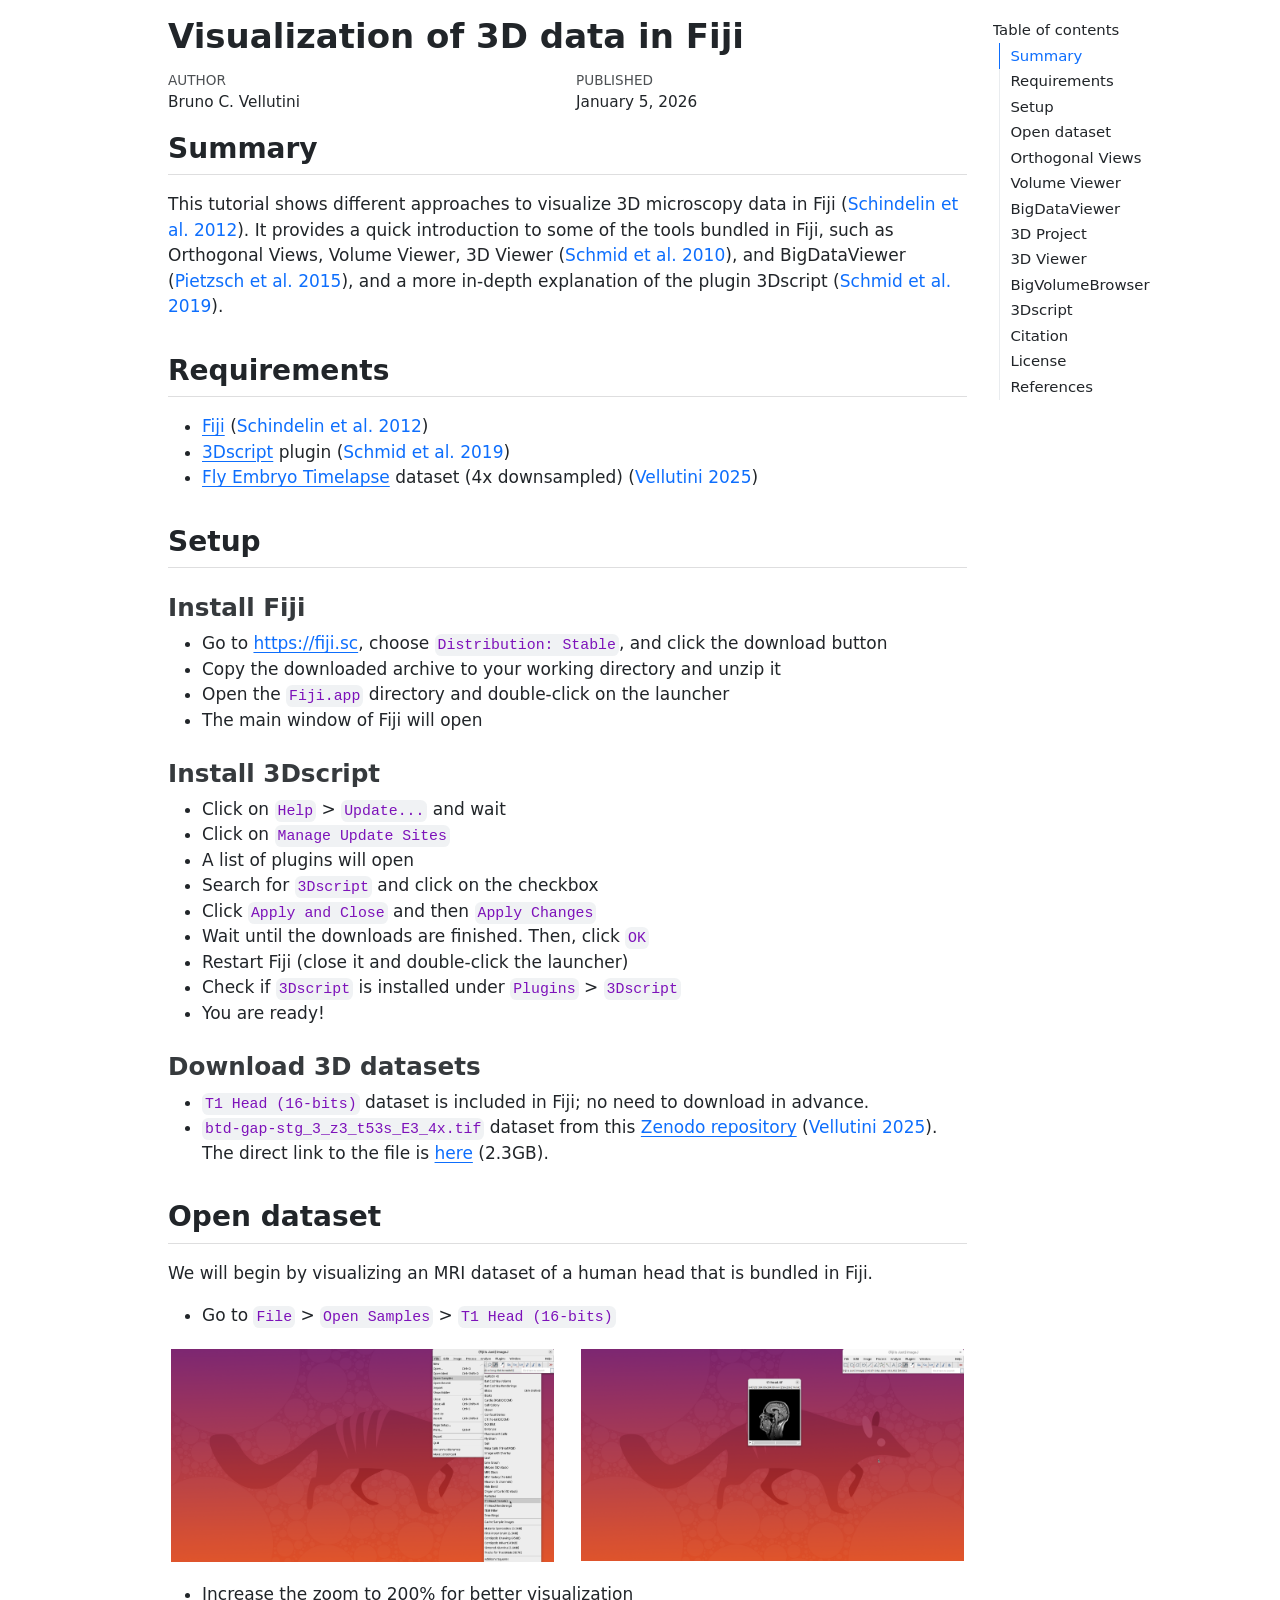
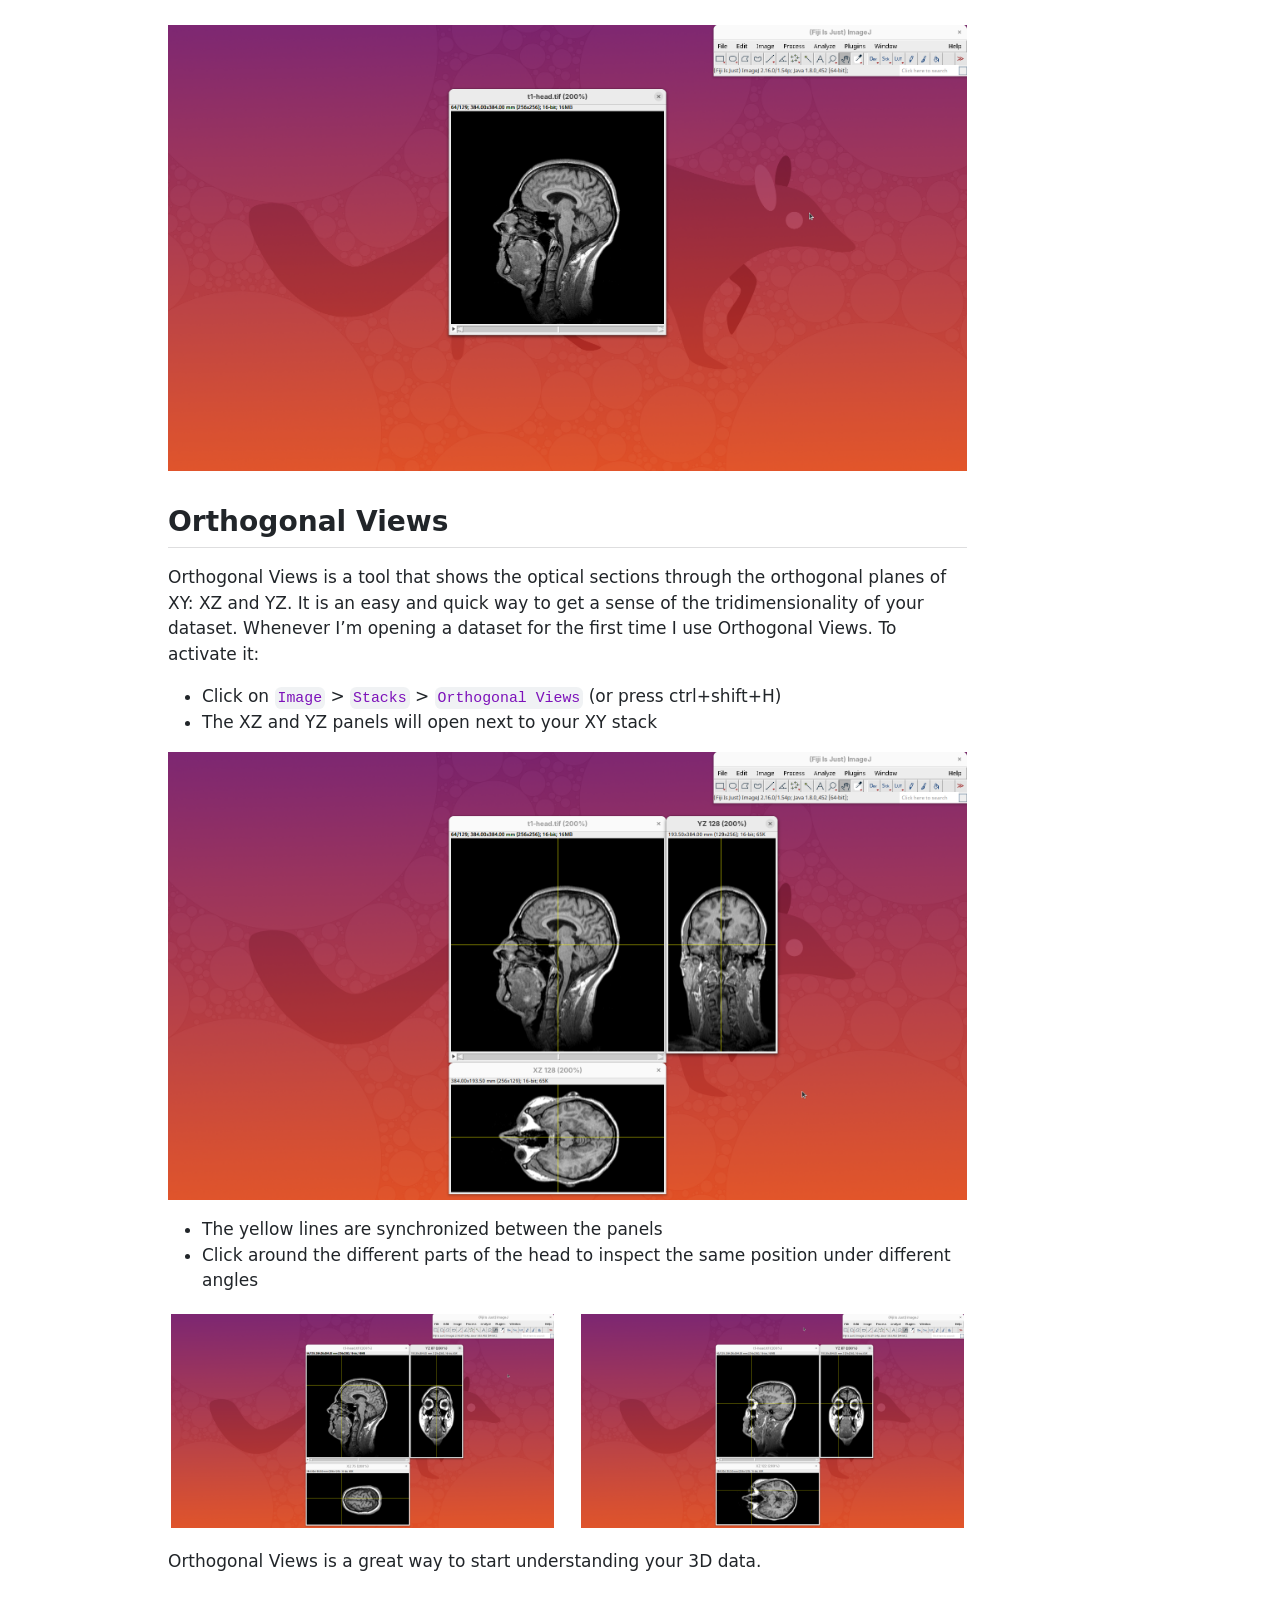
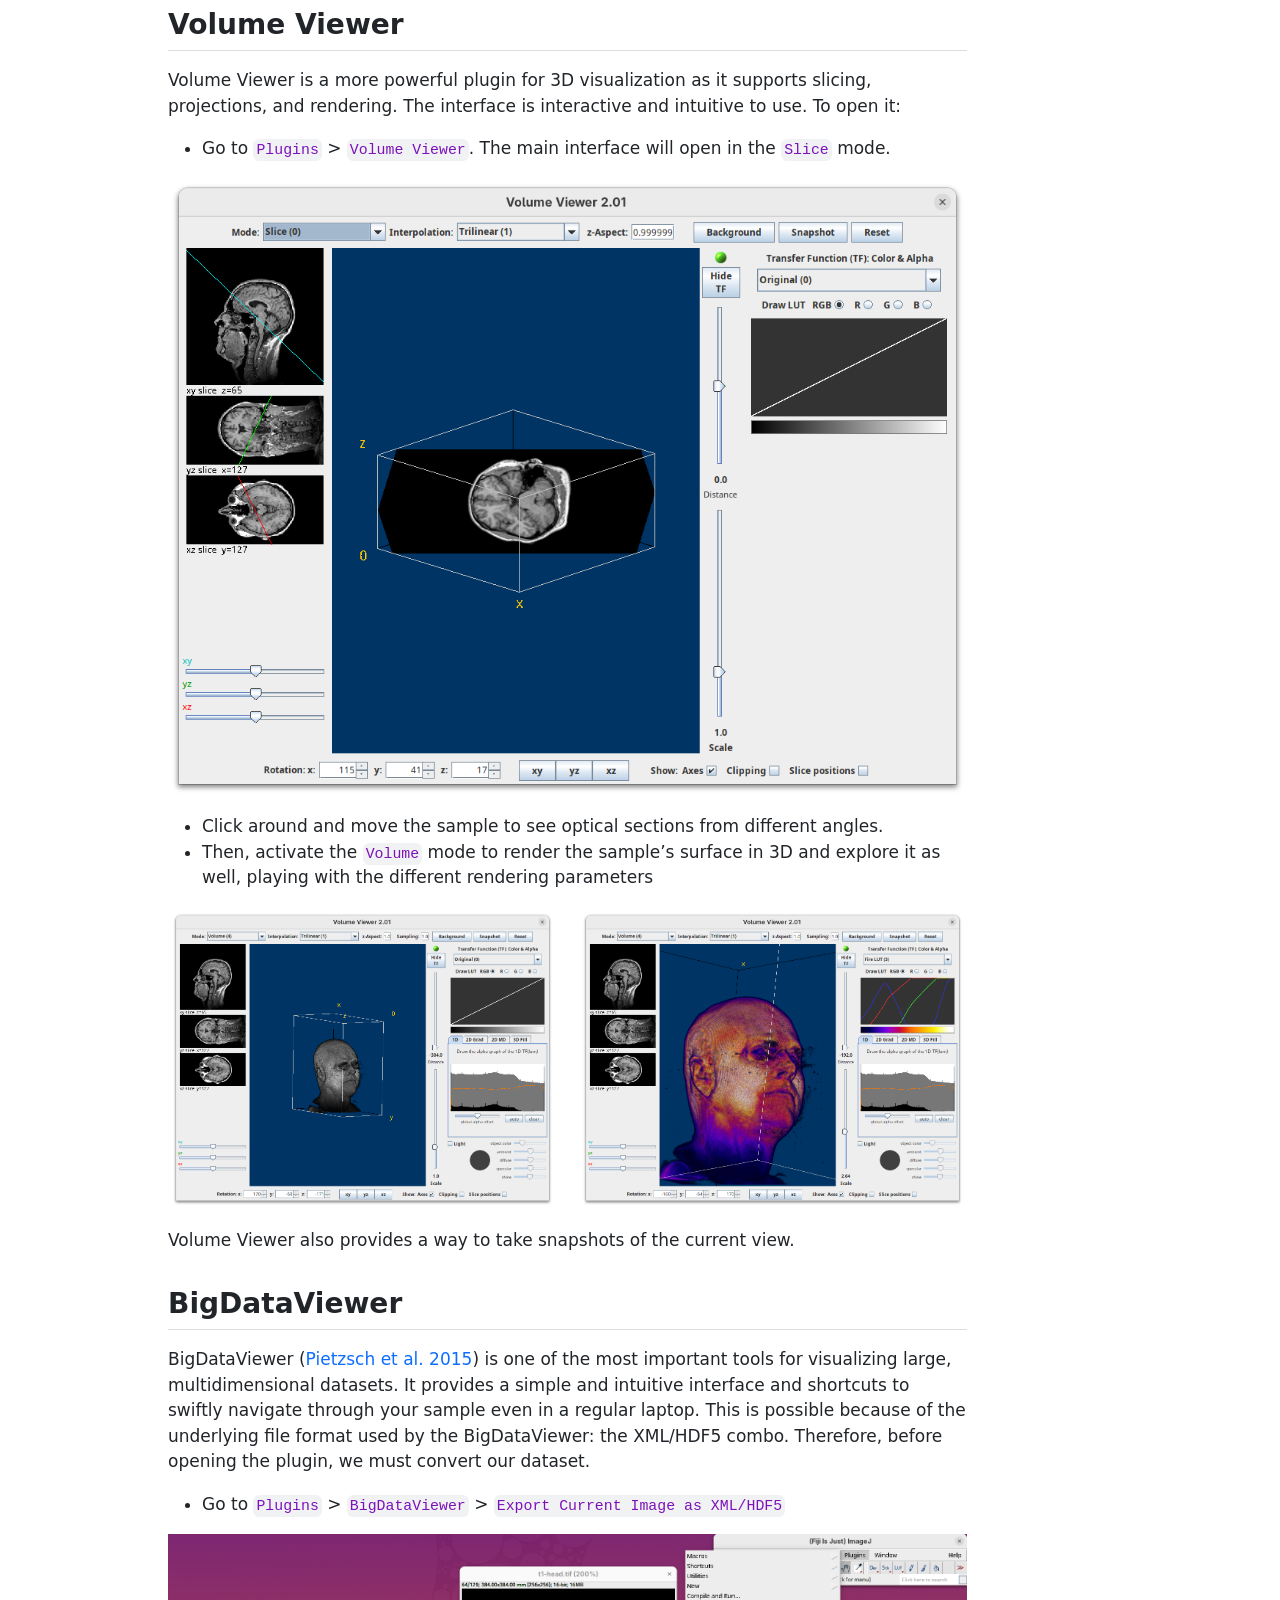
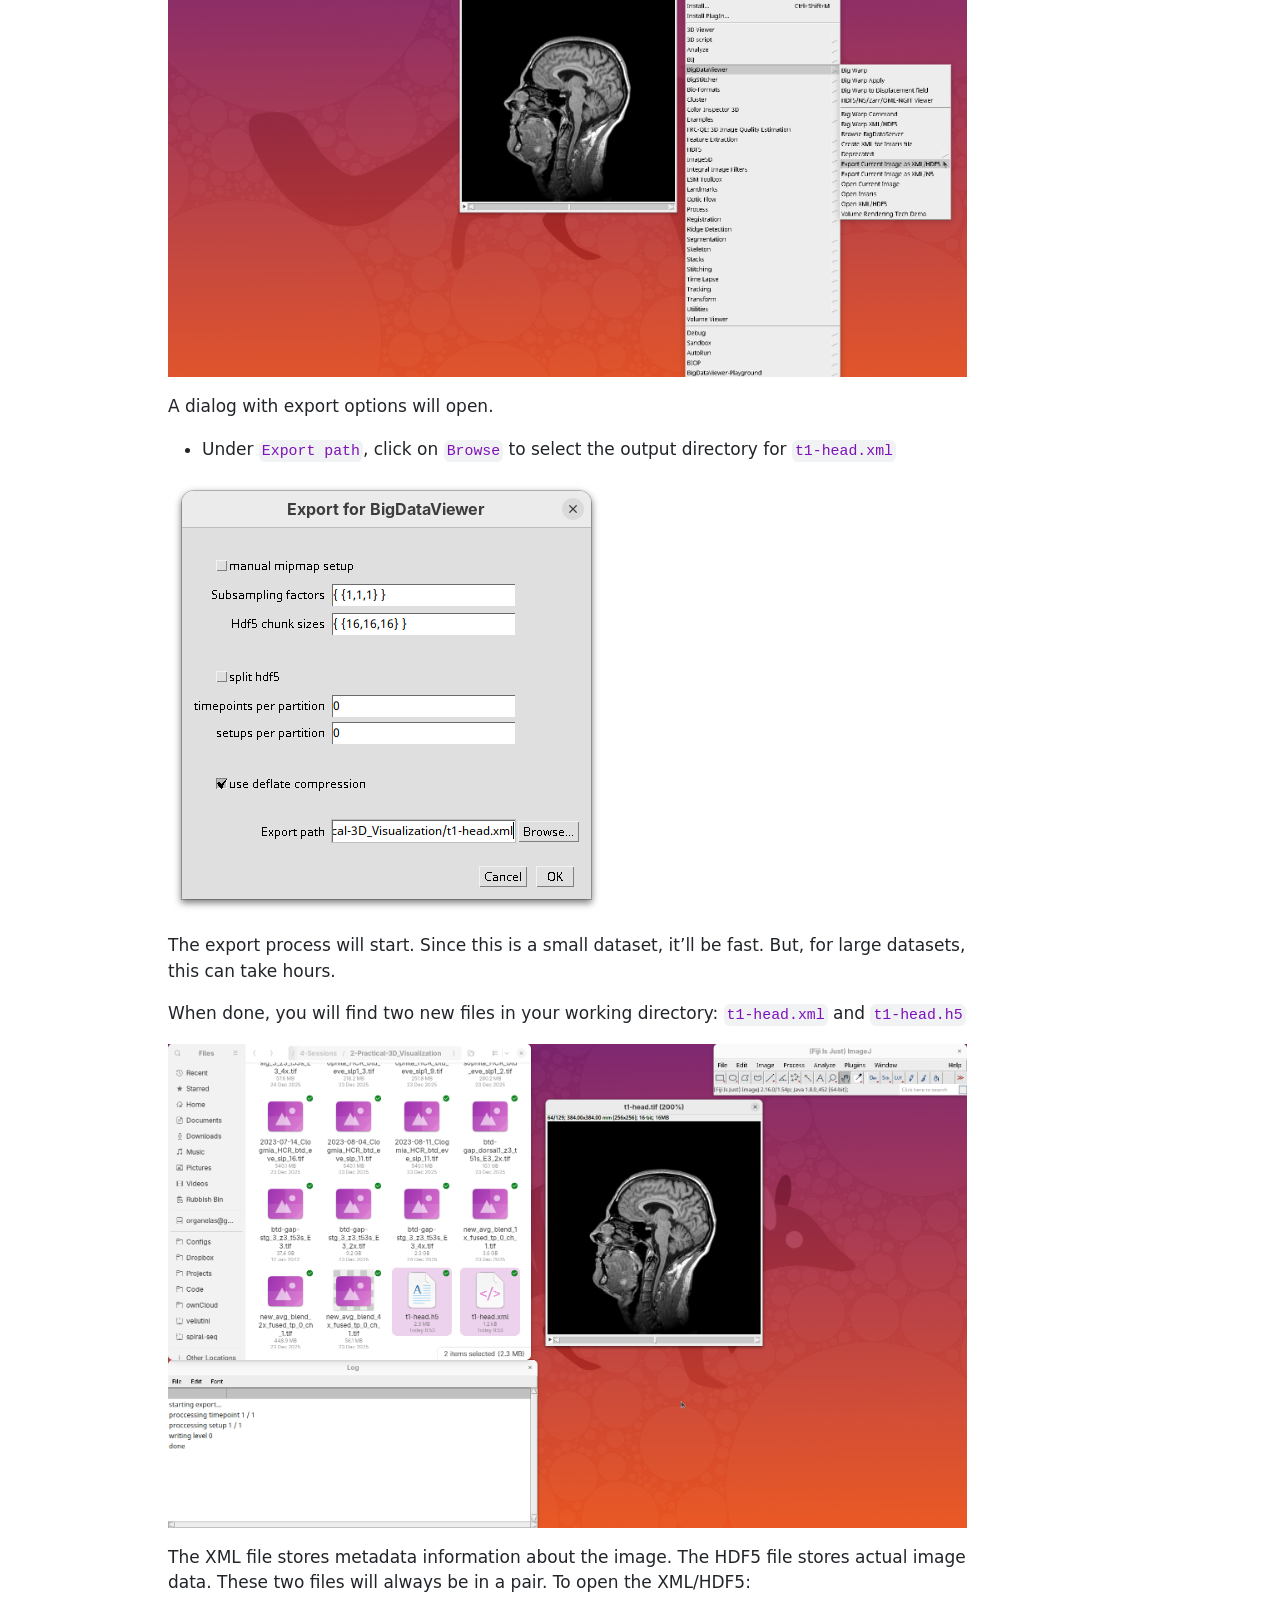
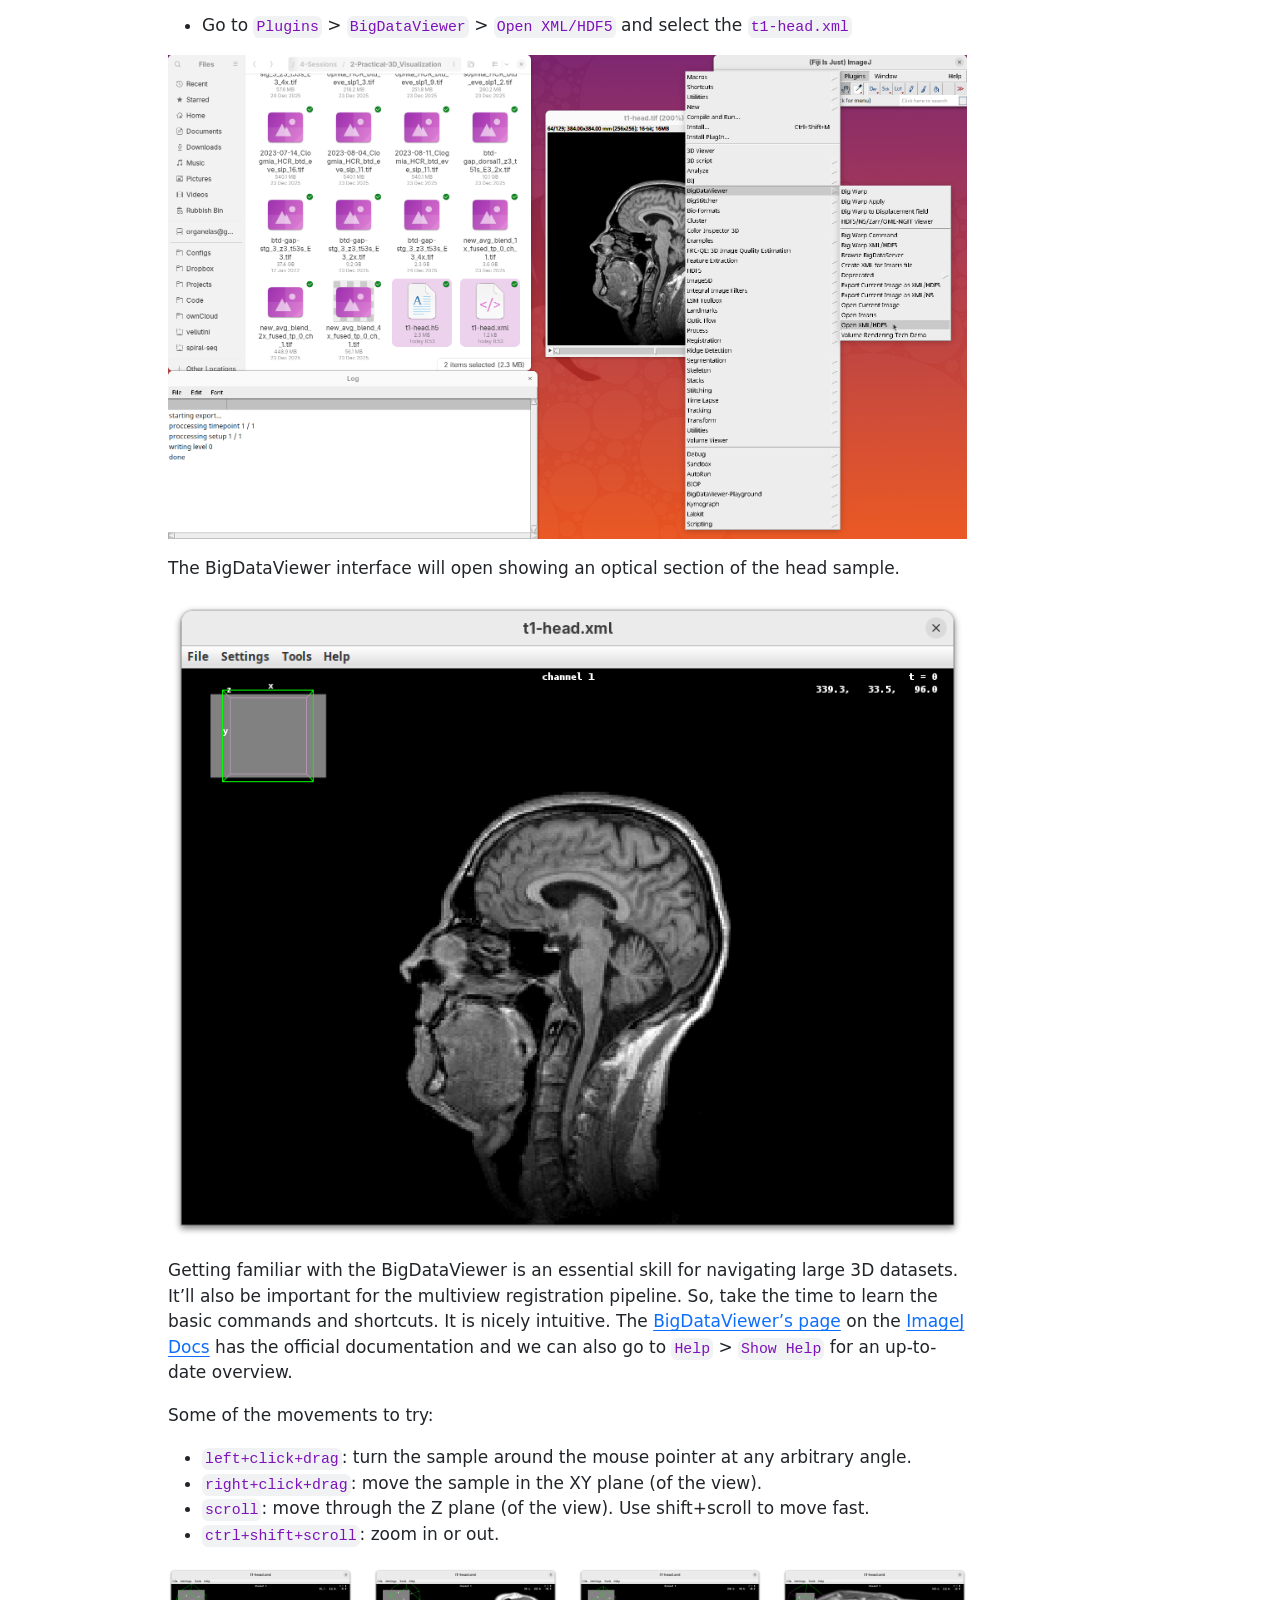
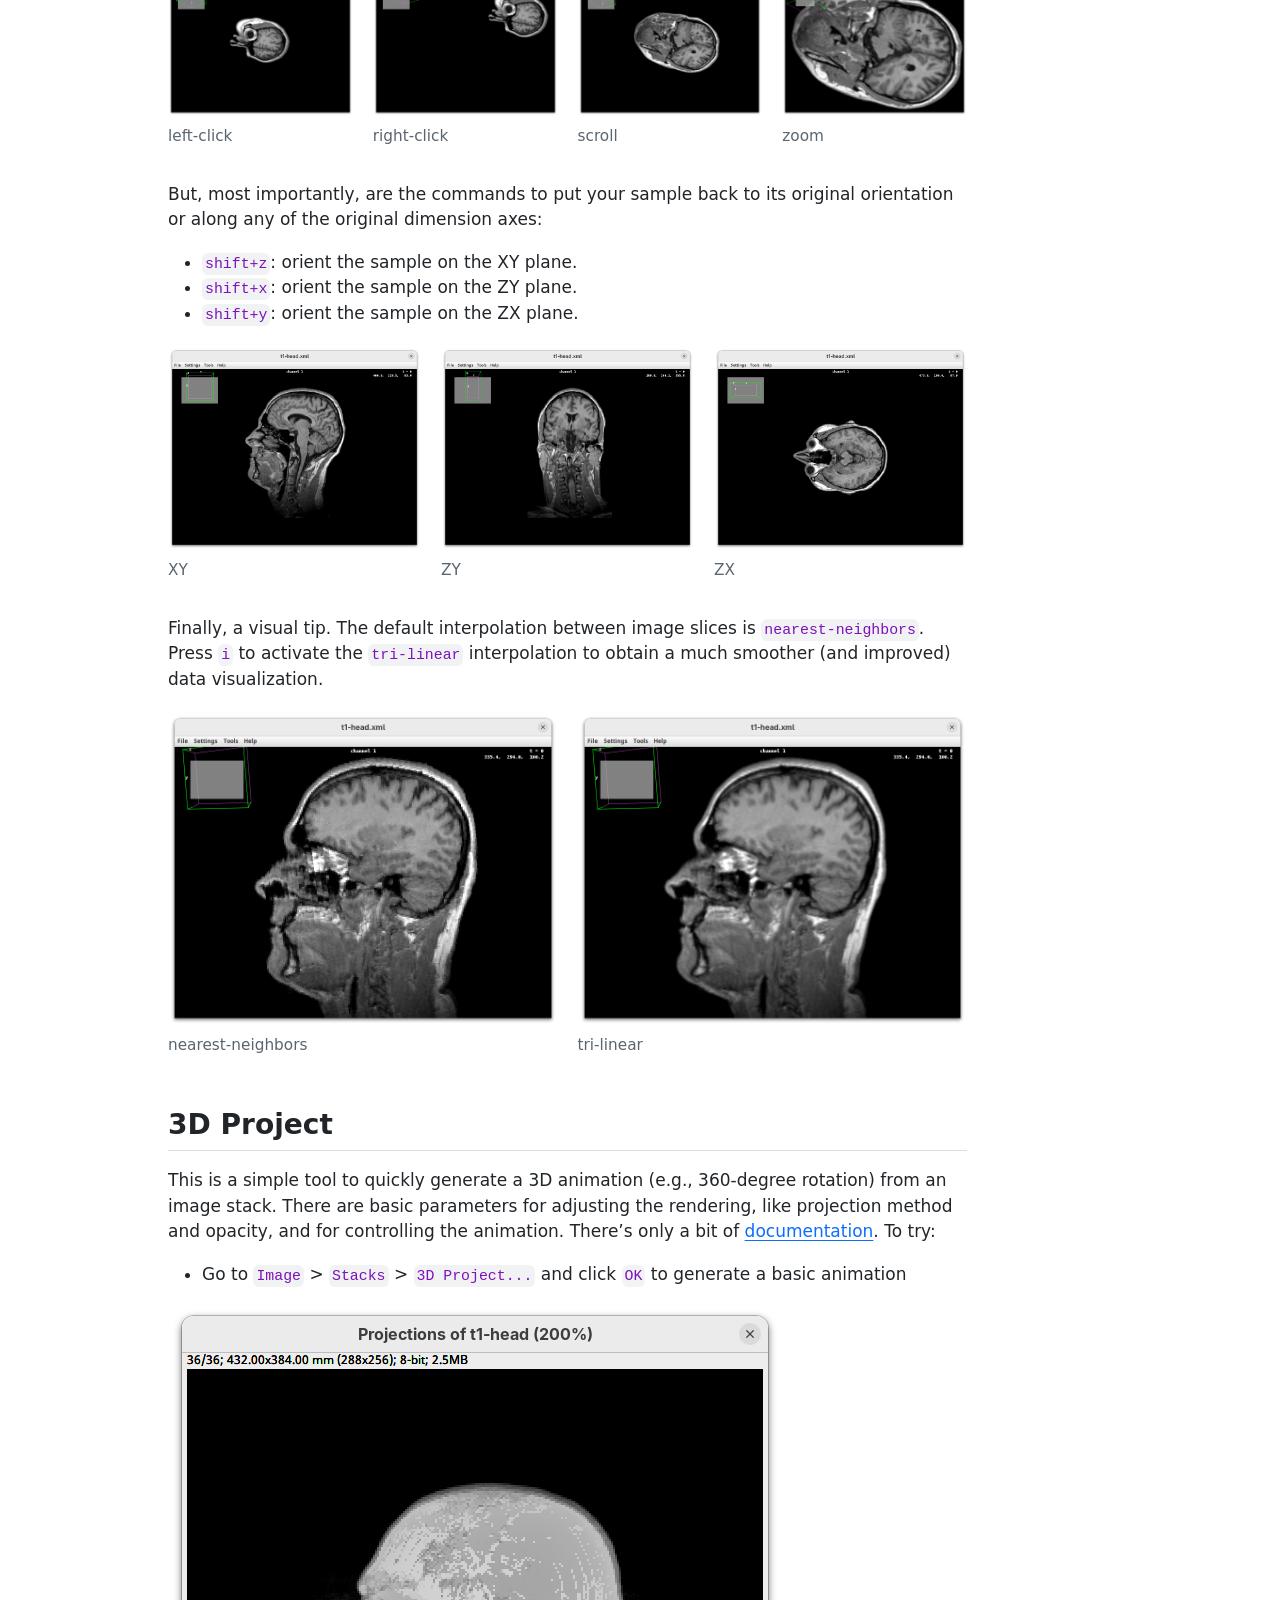
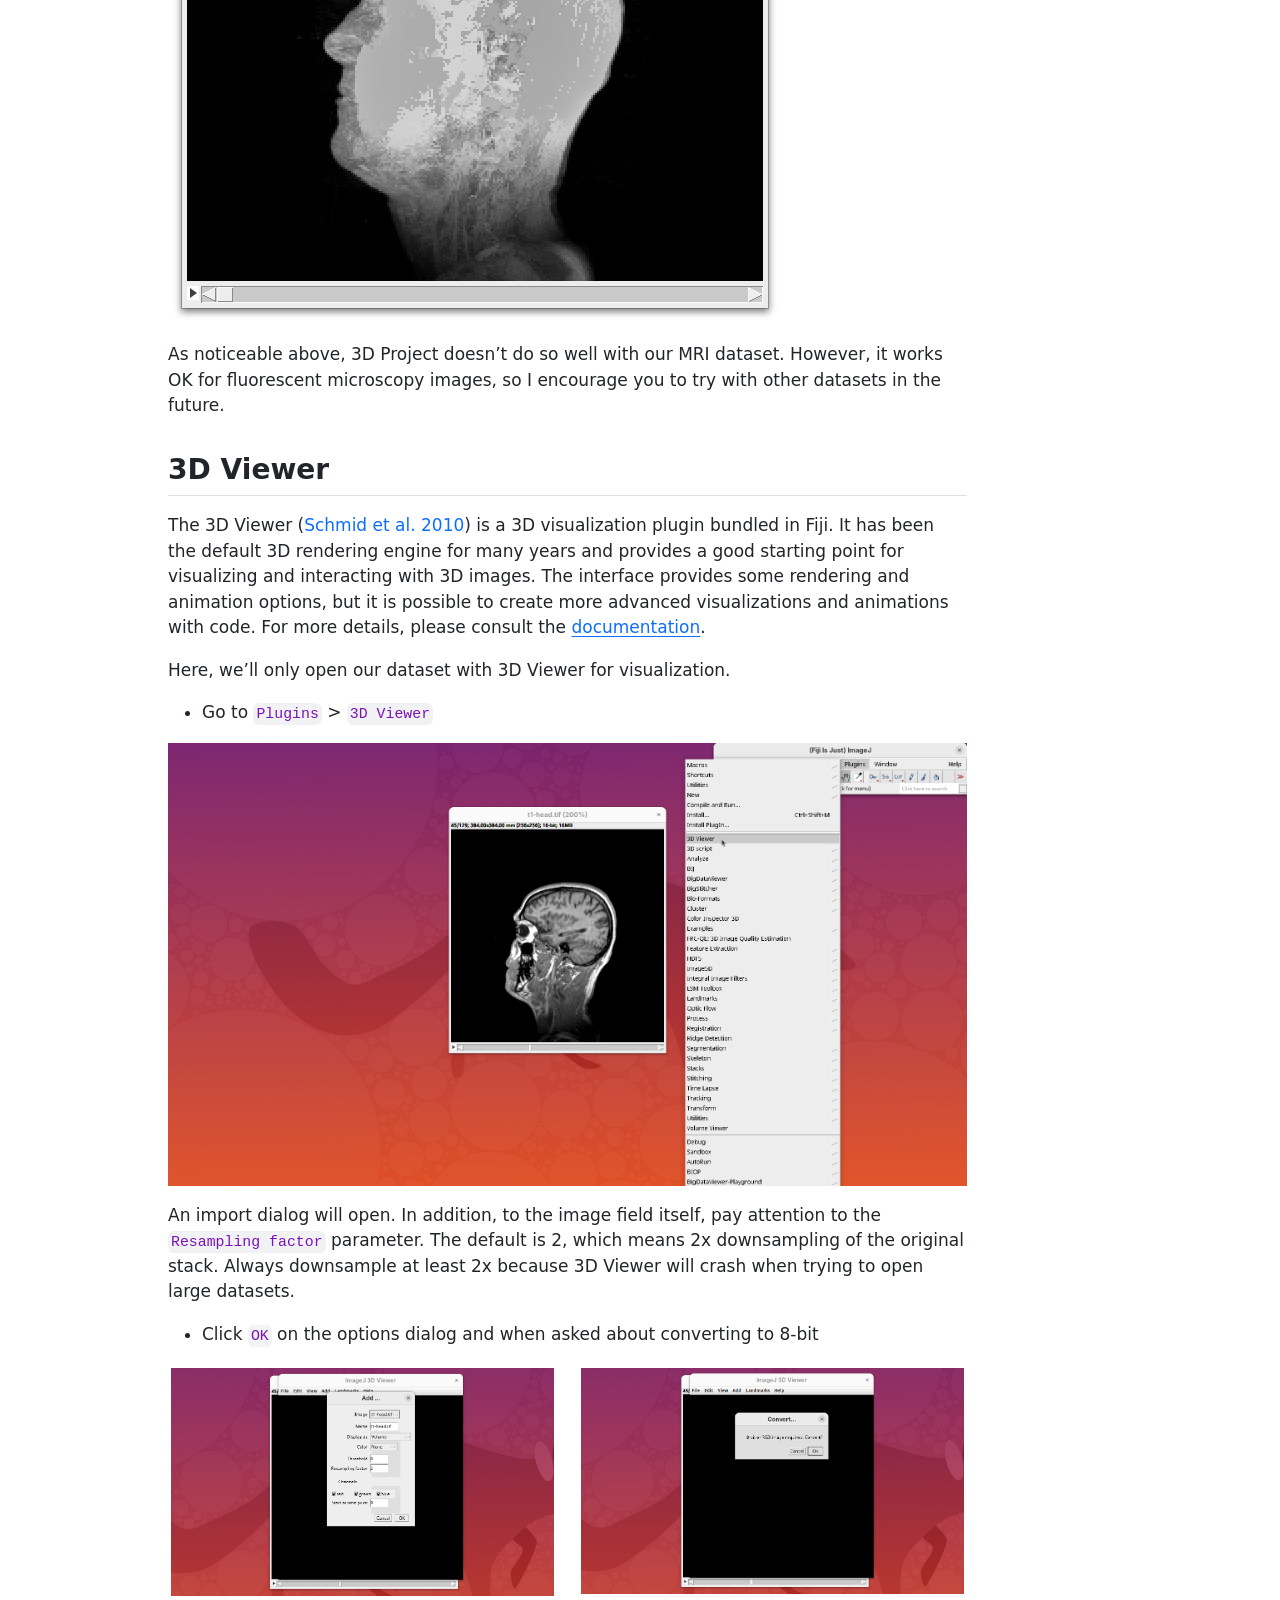
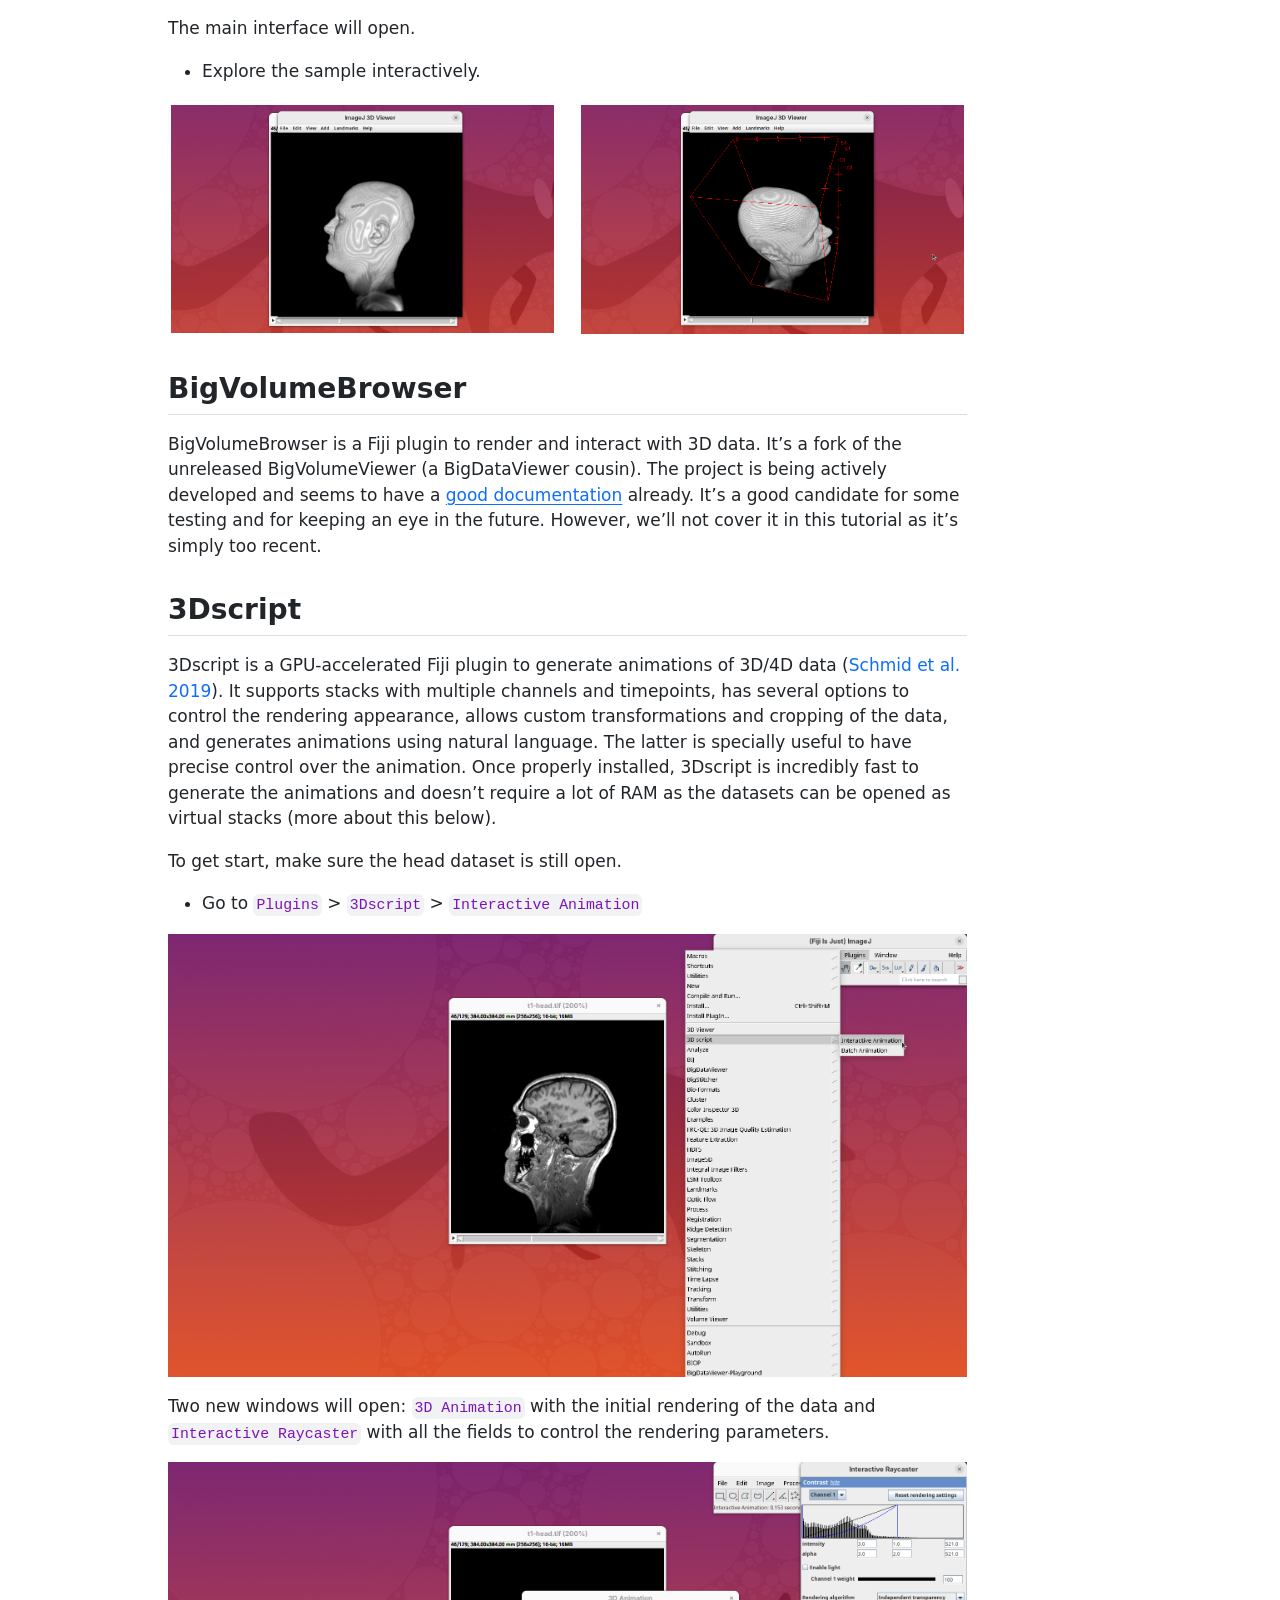
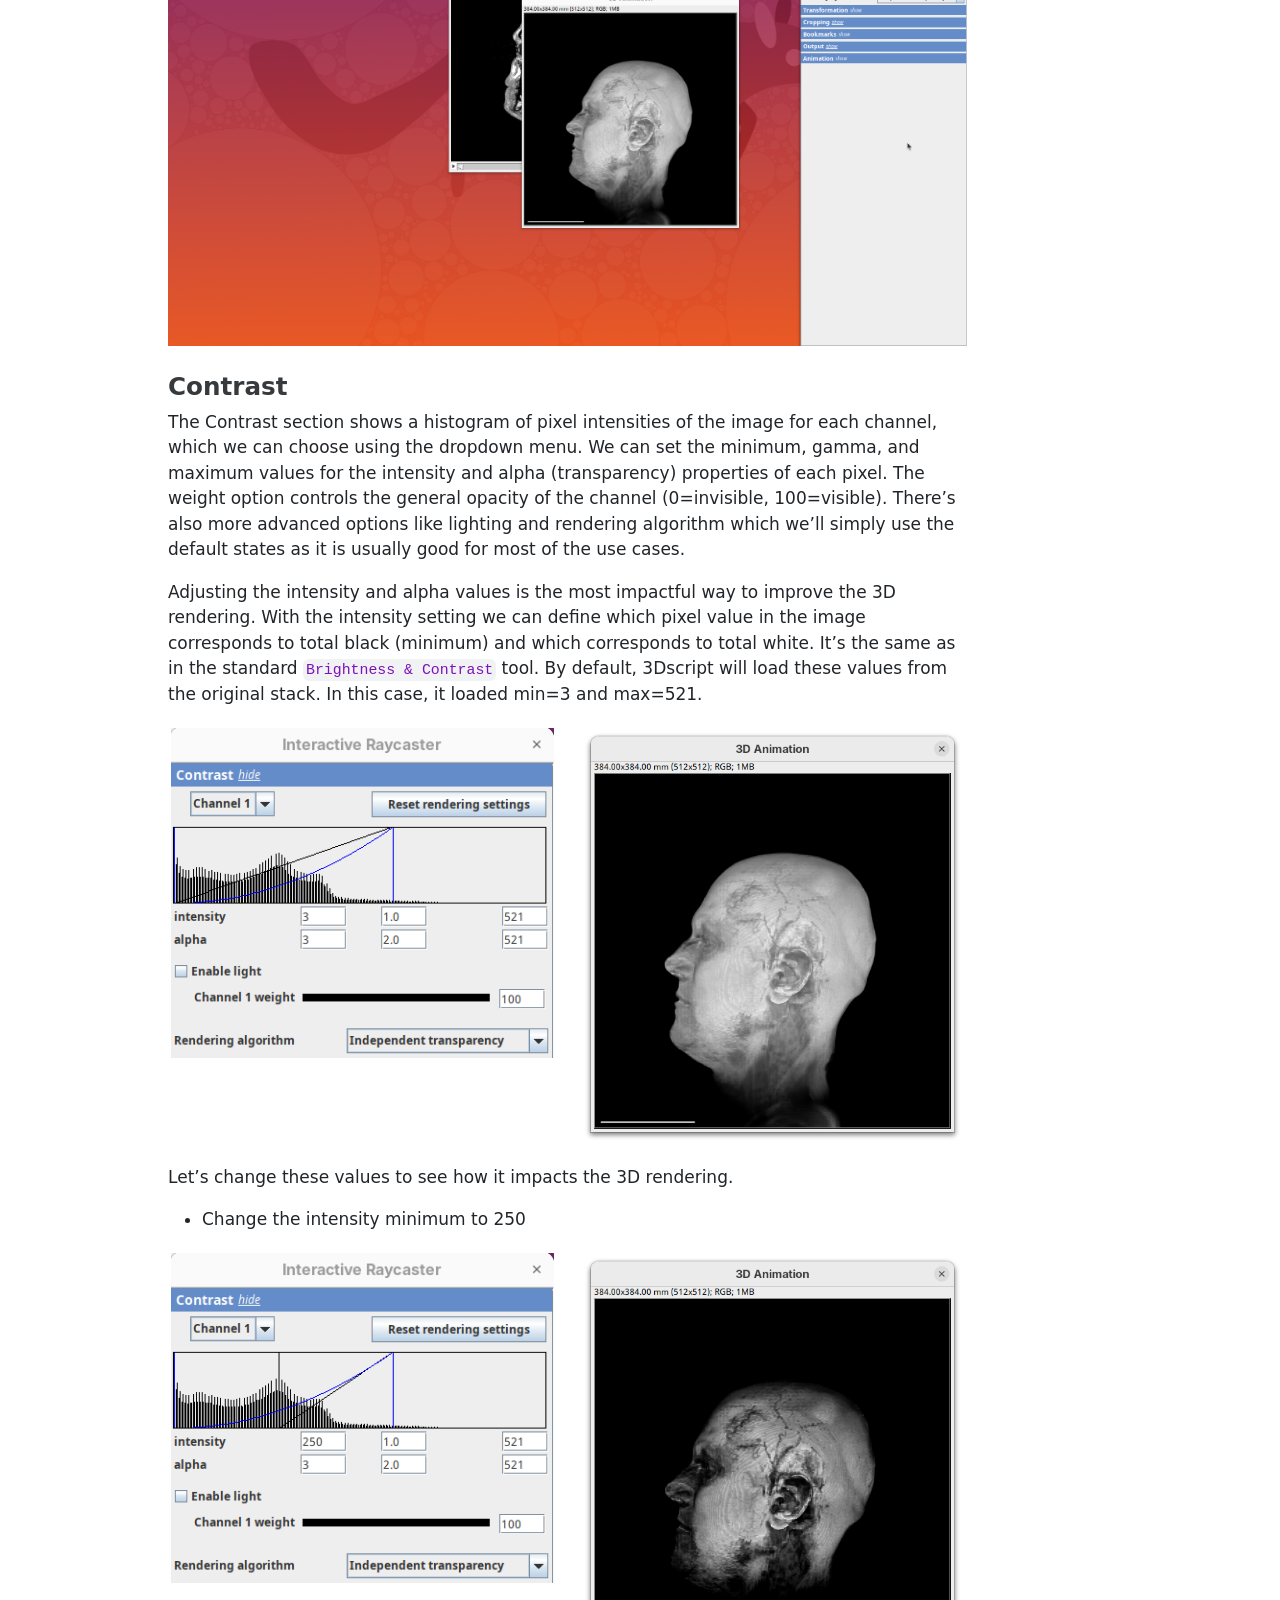
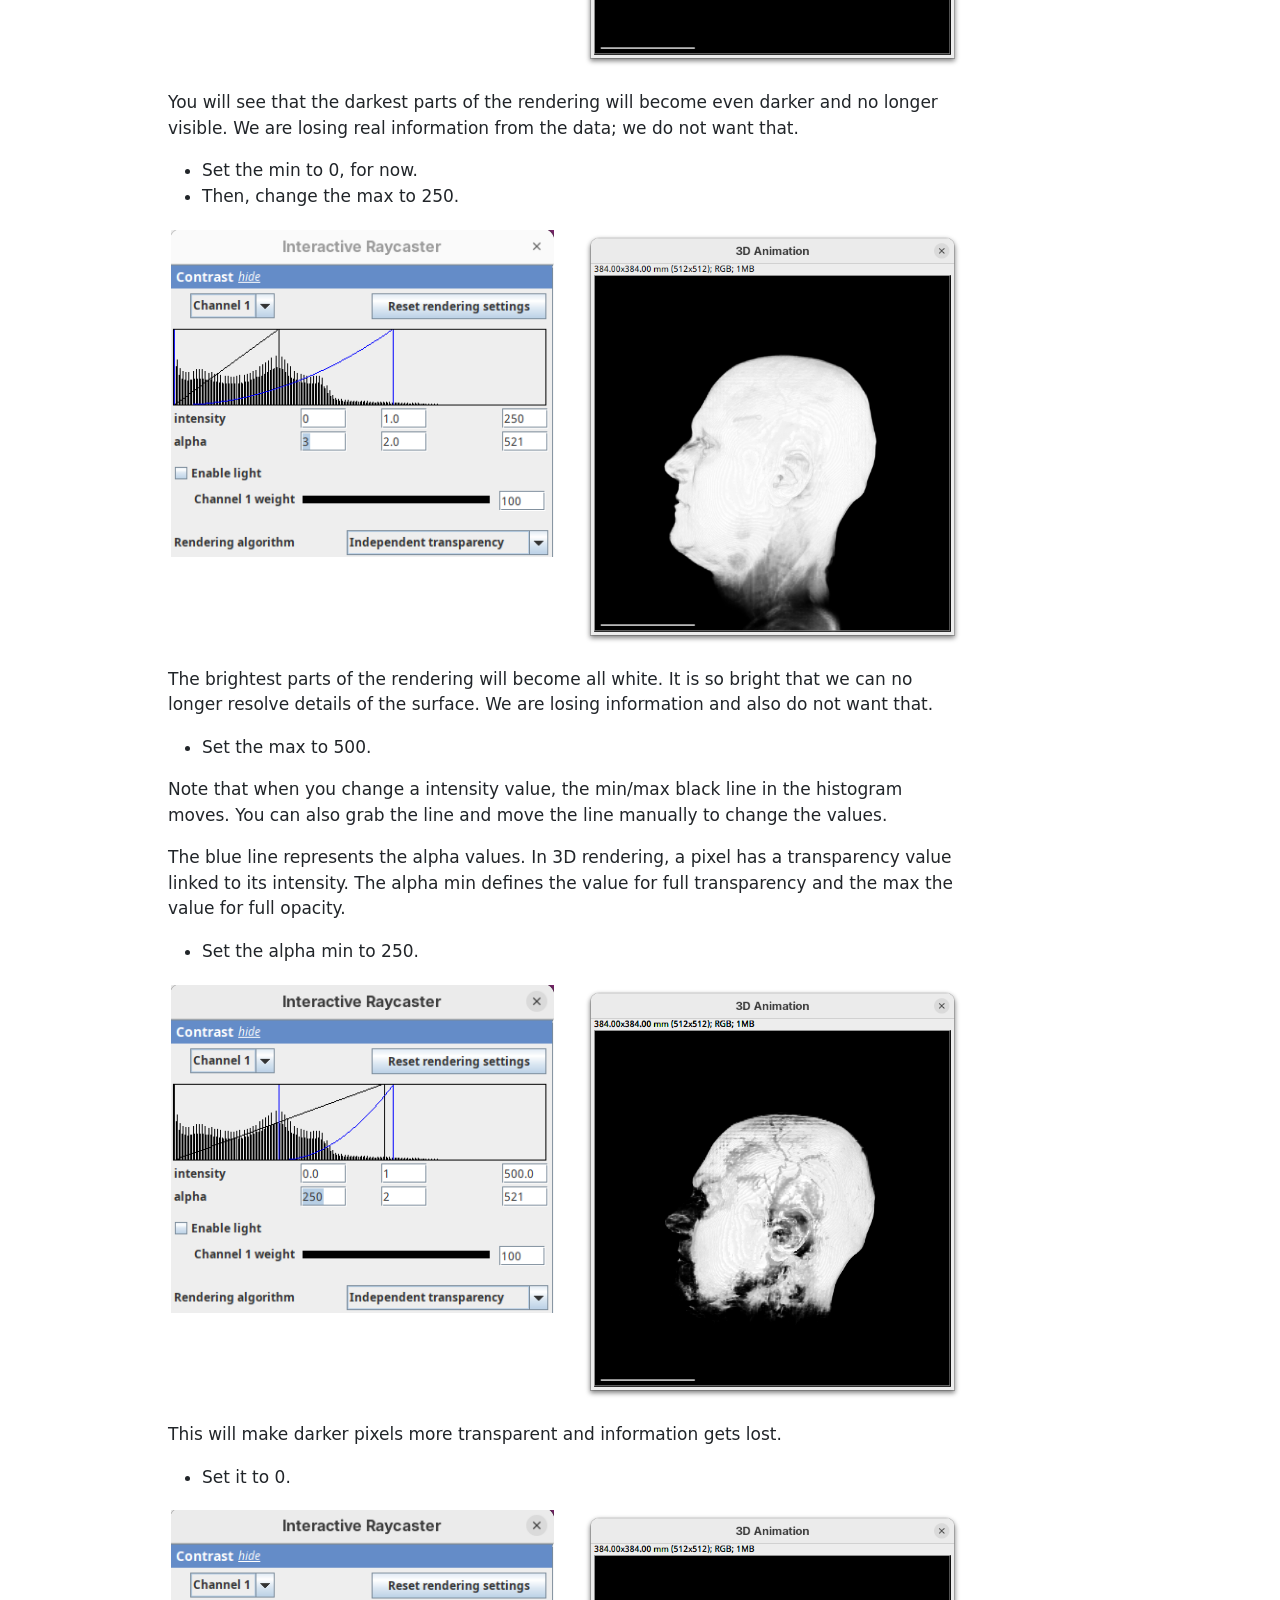
==== index.html @ b53f9bd2 "Built site for gh-pages" ====
<!DOCTYPE html>
<html xmlns="http://www.w3.org/1999/xhtml" lang="en" xml:lang="en"><head>

<meta charset="utf-8">
<meta name="generator" content="quarto-1.8.24">

<meta name="viewport" content="width=device-width, initial-scale=1.0, user-scalable=yes">

<meta name="author" content="Bruno C. Vellutini">
<meta name="dcterms.date" content="2026-01-05">

<title>Visualization of 3D data in Fiji</title>
<style>
code{white-space: pre-wrap;}
span.smallcaps{font-variant: small-caps;}
div.columns{display: flex; gap: min(4vw, 1.5em);}
div.column{flex: auto; overflow-x: auto;}
div.hanging-indent{margin-left: 1.5em; text-indent: -1.5em;}
ul.task-list{list-style: none;}
ul.task-list li input[type="checkbox"] {
  width: 0.8em;
  margin: 0 0.8em 0.2em -1em; /* quarto-specific, see https://github.com/quarto-dev/quarto-cli/issues/4556 */ 
  vertical-align: middle;
}
/* CSS for syntax highlighting */
html { -webkit-text-size-adjust: 100%; }
pre > code.sourceCode { white-space: pre; position: relative; }
pre > code.sourceCode > span { display: inline-block; line-height: 1.25; }
pre > code.sourceCode > span:empty { height: 1.2em; }
.sourceCode { overflow: visible; }
code.sourceCode > span { color: inherit; text-decoration: inherit; }
div.sourceCode { margin: 1em 0; }
pre.sourceCode { margin: 0; }
@media screen {
div.sourceCode { overflow: auto; }
}
@media print {
pre > code.sourceCode { white-space: pre-wrap; }
pre > code.sourceCode > span { text-indent: -5em; padding-left: 5em; }
}
pre.numberSource code
  { counter-reset: source-line 0; }
pre.numberSource code > span
  { position: relative; left: -4em; counter-increment: source-line; }
pre.numberSource code > span > a:first-child::before
  { content: counter(source-line);
    position: relative; left: -1em; text-align: right; vertical-align: baseline;
    border: none; display: inline-block;
    -webkit-touch-callout: none; -webkit-user-select: none;
    -khtml-user-select: none; -moz-user-select: none;
    -ms-user-select: none; user-select: none;
    padding: 0 4px; width: 4em;
  }
pre.numberSource { margin-left: 3em;  padding-left: 4px; }
div.sourceCode
  {   }
@media screen {
pre > code.sourceCode > span > a:first-child::before { text-decoration: underline; }
}
/* CSS for citations */
div.csl-bib-body { }
div.csl-entry {
  clear: both;
  margin-bottom: 0em;
}
.hanging-indent div.csl-entry {
  margin-left:2em;
  text-indent:-2em;
}
div.csl-left-margin {
  min-width:2em;
  float:left;
}
div.csl-right-inline {
  margin-left:2em;
  padding-left:1em;
}
div.csl-indent {
  margin-left: 2em;
}</style>


<script src="3d-tutorial_files/libs/clipboard/clipboard.min.js"></script>
<script src="3d-tutorial_files/libs/quarto-html/quarto.js" type="module"></script>
<script src="3d-tutorial_files/libs/quarto-html/tabsets/tabsets.js" type="module"></script>
<script src="3d-tutorial_files/libs/quarto-html/axe/axe-check.js" type="module"></script>
<script src="3d-tutorial_files/libs/quarto-html/popper.min.js"></script>
<script src="3d-tutorial_files/libs/quarto-html/tippy.umd.min.js"></script>
<script src="3d-tutorial_files/libs/quarto-html/anchor.min.js"></script>
<link href="3d-tutorial_files/libs/quarto-html/tippy.css" rel="stylesheet">
<link href="3d-tutorial_files/libs/quarto-html/quarto-syntax-highlighting-dc55a5b9e770e841cd82e46aadbfb9b0.css" rel="stylesheet" id="quarto-text-highlighting-styles">
<script src="3d-tutorial_files/libs/bootstrap/bootstrap.min.js"></script>
<link href="3d-tutorial_files/libs/bootstrap/bootstrap-icons.css" rel="stylesheet">
<link href="3d-tutorial_files/libs/bootstrap/bootstrap-657b9861459bc2f913453485b89f698e.min.css" rel="stylesheet" append-hash="true" id="quarto-bootstrap" data-mode="light">
<script src="3d-tutorial_files/libs/quarto-contrib/glightbox/glightbox.min.js"></script>
<link href="3d-tutorial_files/libs/quarto-contrib/glightbox/glightbox.min.css" rel="stylesheet">
<link href="3d-tutorial_files/libs/quarto-contrib/glightbox/lightbox.css" rel="stylesheet">


</head>

<body class="quarto-light">

<div id="quarto-content" class="page-columns page-rows-contents page-layout-article">
<div id="quarto-margin-sidebar" class="sidebar margin-sidebar">
  <nav id="TOC" role="doc-toc" class="toc-active">
    <h2 id="toc-title">Table of contents</h2>
   
  <ul>
  <li><a href="#sec-summary" id="toc-sec-summary" class="nav-link active" data-scroll-target="#sec-summary">Summary</a></li>
  <li><a href="#sec-requirements" id="toc-sec-requirements" class="nav-link" data-scroll-target="#sec-requirements">Requirements</a></li>
  <li><a href="#sec-setup" id="toc-sec-setup" class="nav-link" data-scroll-target="#sec-setup">Setup</a>
  <ul>
  <li><a href="#install-fiji" id="toc-install-fiji" class="nav-link" data-scroll-target="#install-fiji">Install Fiji</a></li>
  <li><a href="#install-3dscript" id="toc-install-3dscript" class="nav-link" data-scroll-target="#install-3dscript">Install 3Dscript</a></li>
  <li><a href="#download-3d-datasets" id="toc-download-3d-datasets" class="nav-link" data-scroll-target="#download-3d-datasets">Download 3D datasets</a></li>
  </ul></li>
  <li><a href="#sec-open-dataset" id="toc-sec-open-dataset" class="nav-link" data-scroll-target="#sec-open-dataset">Open dataset</a></li>
  <li><a href="#sec-orthogonal-views" id="toc-sec-orthogonal-views" class="nav-link" data-scroll-target="#sec-orthogonal-views">Orthogonal Views</a></li>
  <li><a href="#sec-volume-viewer" id="toc-sec-volume-viewer" class="nav-link" data-scroll-target="#sec-volume-viewer">Volume Viewer</a></li>
  <li><a href="#sec-bigdata-viewer" id="toc-sec-bigdata-viewer" class="nav-link" data-scroll-target="#sec-bigdata-viewer">BigDataViewer</a></li>
  <li><a href="#sec-threed-project" id="toc-sec-threed-project" class="nav-link" data-scroll-target="#sec-threed-project">3D Project</a></li>
  <li><a href="#sec-threed-viewer" id="toc-sec-threed-viewer" class="nav-link" data-scroll-target="#sec-threed-viewer">3D Viewer</a></li>
  <li><a href="#sec-bigvolume-browser" id="toc-sec-bigvolume-browser" class="nav-link" data-scroll-target="#sec-bigvolume-browser">BigVolumeBrowser</a></li>
  <li><a href="#sec-threedscript" id="toc-sec-threedscript" class="nav-link" data-scroll-target="#sec-threedscript">3Dscript</a>
  <ul>
  <li><a href="#contrast" id="toc-contrast" class="nav-link" data-scroll-target="#contrast">Contrast</a></li>
  <li><a href="#transformation" id="toc-transformation" class="nav-link" data-scroll-target="#transformation">Transformation</a></li>
  <li><a href="#cropping" id="toc-cropping" class="nav-link" data-scroll-target="#cropping">Cropping</a></li>
  <li><a href="#bookmark" id="toc-bookmark" class="nav-link" data-scroll-target="#bookmark">Bookmark</a></li>
  <li><a href="#output" id="toc-output" class="nav-link" data-scroll-target="#output">Output</a></li>
  <li><a href="#animation-3d" id="toc-animation-3d" class="nav-link" data-scroll-target="#animation-3d">Animation 3D</a>
  <ul class="collapse">
  <li><a href="#rotate-horizontally" id="toc-rotate-horizontally" class="nav-link" data-scroll-target="#rotate-horizontally">Rotate horizontally</a></li>
  <li><a href="#make-it-smoother" id="toc-make-it-smoother" class="nav-link" data-scroll-target="#make-it-smoother">Make it smoother</a></li>
  <li><a href="#add-easing" id="toc-add-easing" class="nav-link" data-scroll-target="#add-easing">Add easing</a></li>
  <li><a href="#animate-cropping" id="toc-animate-cropping" class="nav-link" data-scroll-target="#animate-cropping">Animate cropping</a></li>
  <li><a href="#define-multiple-commands" id="toc-define-multiple-commands" class="nav-link" data-scroll-target="#define-multiple-commands">Define multiple commands</a></li>
  <li><a href="#set-initial-conditions" id="toc-set-initial-conditions" class="nav-link" data-scroll-target="#set-initial-conditions">Set initial conditions</a></li>
  <li><a href="#tweak-appearance" id="toc-tweak-appearance" class="nav-link" data-scroll-target="#tweak-appearance">Tweak appearance</a></li>
  </ul></li>
  <li><a href="#animation-4d" id="toc-animation-4d" class="nav-link" data-scroll-target="#animation-4d">Animation 4D</a>
  <ul class="collapse">
  <li><a href="#open-virtual-stack" id="toc-open-virtual-stack" class="nav-link" data-scroll-target="#open-virtual-stack">Open virtual stack</a></li>
  <li><a href="#start-3dscript" id="toc-start-3dscript" class="nav-link" data-scroll-target="#start-3dscript">Start 3Dscript</a></li>
  <li><a href="#animate-timepoints" id="toc-animate-timepoints" class="nav-link" data-scroll-target="#animate-timepoints">Animate timepoints</a></li>
  <li><a href="#adjust-channel-1" id="toc-adjust-channel-1" class="nav-link" data-scroll-target="#adjust-channel-1">Adjust channel 1</a></li>
  <li><a href="#adjust-channel-2" id="toc-adjust-channel-2" class="nav-link" data-scroll-target="#adjust-channel-2">Adjust channel 2</a></li>
  <li><a href="#adjust-orientation" id="toc-adjust-orientation" class="nav-link" data-scroll-target="#adjust-orientation">Adjust orientation</a></li>
  <li><a href="#tweak-appearance-1" id="toc-tweak-appearance-1" class="nav-link" data-scroll-target="#tweak-appearance-1">Tweak appearance</a></li>
  <li><a href="#make-it-smoother-1" id="toc-make-it-smoother-1" class="nav-link" data-scroll-target="#make-it-smoother-1">Make it smoother</a></li>
  <li><a href="#save-animation" id="toc-save-animation" class="nav-link" data-scroll-target="#save-animation">Save animation</a></li>
  </ul></li>
  </ul></li>
  <li><a href="#sec-citation" id="toc-sec-citation" class="nav-link" data-scroll-target="#sec-citation">Citation</a></li>
  <li><a href="#license" id="toc-license" class="nav-link" data-scroll-target="#license">License</a></li>
  <li><a href="#sec-references" id="toc-sec-references" class="nav-link" data-scroll-target="#sec-references">References</a></li>
  </ul>
</nav>
</div>
<main class="content" id="quarto-document-content">

<header id="title-block-header" class="quarto-title-block default">
<div class="quarto-title">
<h1 class="title">Visualization of 3D data in Fiji</h1>
</div>



<div class="quarto-title-meta">

    <div>
    <div class="quarto-title-meta-heading">Author</div>
    <div class="quarto-title-meta-contents">
             <p>Bruno C. Vellutini </p>
          </div>
  </div>
    
    <div>
    <div class="quarto-title-meta-heading">Published</div>
    <div class="quarto-title-meta-contents">
      <p class="date">January 5, 2026</p>
    </div>
  </div>
  
    
  </div>
  


</header>


<section id="sec-summary" class="level2">
<h2 class="anchored" data-anchor-id="sec-summary">Summary</h2>
<p>This tutorial shows different approaches to visualize 3D microscopy data in Fiji <span class="citation" data-cites="Schindelin2012-di">(<a href="#ref-Schindelin2012-di" role="doc-biblioref">Schindelin et al. 2012</a>)</span>. It provides a quick introduction to some of the tools bundled in Fiji, such as Orthogonal Views, Volume Viewer, 3D Viewer <span class="citation" data-cites="Schmid2010-ep">(<a href="#ref-Schmid2010-ep" role="doc-biblioref">Schmid et al. 2010</a>)</span>, and BigDataViewer <span class="citation" data-cites="Pietzsch2015-md">(<a href="#ref-Pietzsch2015-md" role="doc-biblioref">Pietzsch et al. 2015</a>)</span>, and a more in-depth explanation of the plugin 3Dscript <span class="citation" data-cites="Schmid2019-bm">(<a href="#ref-Schmid2019-bm" role="doc-biblioref">Schmid et al. 2019</a>)</span>.</p>
</section>
<section id="sec-requirements" class="level2">
<h2 class="anchored" data-anchor-id="sec-requirements">Requirements</h2>
<ul>
<li><a href="https://fiji.sc">Fiji</a> <span class="citation" data-cites="Schindelin2012-di">(<a href="#ref-Schindelin2012-di" role="doc-biblioref">Schindelin et al. 2012</a>)</span></li>
<li><a href="https://bene51.github.io/3Dscript/">3Dscript</a> plugin <span class="citation" data-cites="Schmid2019-bm">(<a href="#ref-Schmid2019-bm" role="doc-biblioref">Schmid et al. 2019</a>)</span></li>
<li><a href="https://doi.org/10.5281/zenodo.18065738">Fly Embryo Timelapse</a> dataset (4x downsampled) <span class="citation" data-cites="Vellutini2025-le">(<a href="#ref-Vellutini2025-le" role="doc-biblioref">Vellutini 2025</a>)</span></li>
</ul>
</section>
<section id="sec-setup" class="level2">
<h2 class="anchored" data-anchor-id="sec-setup">Setup</h2>
<section id="install-fiji" class="level3">
<h3 class="anchored" data-anchor-id="install-fiji">Install Fiji</h3>
<ul>
<li>Go to <a href="https://fiji.sc" class="uri">https://fiji.sc</a>, choose <code>Distribution: Stable</code>, and click the download button</li>
<li>Copy the downloaded archive to your working directory and unzip it</li>
<li>Open the <code>Fiji.app</code> directory and double-click on the launcher</li>
<li>The main window of Fiji will open</li>
</ul>
</section>
<section id="install-3dscript" class="level3">
<h3 class="anchored" data-anchor-id="install-3dscript">Install 3Dscript</h3>
<ul>
<li>Click on <code>Help</code> &gt; <code>Update...</code> and wait</li>
<li>Click on <code>Manage Update Sites</code></li>
<li>A list of plugins will open</li>
<li>Search for <code>3Dscript</code> and click on the checkbox</li>
<li>Click <code>Apply and Close</code> and then <code>Apply Changes</code></li>
<li>Wait until the downloads are finished. Then, click <code>OK</code></li>
<li>Restart Fiji (close it and double-click the launcher)</li>
<li>Check if <code>3Dscript</code> is installed under <code>Plugins</code> &gt; <code>3Dscript</code></li>
<li>You are ready!</li>
</ul>
</section>
<section id="download-3d-datasets" class="level3">
<h3 class="anchored" data-anchor-id="download-3d-datasets">Download 3D datasets</h3>
<ul>
<li><code>T1 Head (16-bits)</code> dataset is included in Fiji; no need to download in advance.</li>
<li><code>btd-gap-stg_3_z3_t53s_E3_4x.tif</code> dataset from this <a href="https://doi.org/10.5281/zenodo.18065738">Zenodo repository</a> <span class="citation" data-cites="Vellutini2025-le">(<a href="#ref-Vellutini2025-le" role="doc-biblioref">Vellutini 2025</a>)</span>. The direct link to the file is <a href="https://zenodo.org/records/18065739/files/btd-gap-stg_3_z3_t53s_E3_4x.tif?download=1">here</a> (2.3GB).</li>
</ul>
</section>
</section>
<section id="sec-open-dataset" class="level2">
<h2 class="anchored" data-anchor-id="sec-open-dataset">Open dataset</h2>
<p>We will begin by visualizing an MRI dataset of a human head that is bundled in Fiji.</p>
<ul>
<li>Go to <code>File</code> &gt; <code>Open Samples</code> &gt; <code>T1 Head (16-bits)</code></li>
</ul>
<div class="quarto-layout-panel" data-layout-ncol="2">
<div class="quarto-layout-row">
<div class="quarto-layout-cell" style="flex-basis: 50.0%;justify-content: center;">
<p><a href="media/01-sample-open.png" class="lightbox" data-gallery="quarto-lightbox-gallery-1"><img src="media/01-sample-open.png" class="img-fluid"></a></p>
</div>
<div class="quarto-layout-cell" style="flex-basis: 50.0%;justify-content: center;">
<p><a href="media/02-open-head.png" class="lightbox" data-gallery="quarto-lightbox-gallery-2"><img src="media/02-open-head.png" class="img-fluid"></a></p>
</div>
</div>
</div>
<ul>
<li>Increase the zoom to 200% for better visualization</li>
</ul>
<p><a href="media/03-head-zoomed.png" class="lightbox" data-gallery="quarto-lightbox-gallery-3"><img src="media/03-head-zoomed.png" class="img-fluid"></a></p>
</section>
<section id="sec-orthogonal-views" class="level2">
<h2 class="anchored" data-anchor-id="sec-orthogonal-views">Orthogonal Views</h2>
<p>Orthogonal Views is a tool that shows the optical sections through the orthogonal planes of XY: XZ and YZ. It is an easy and quick way to get a sense of the tridimensionality of your dataset. Whenever I’m opening a dataset for the first time I use Orthogonal Views. To activate it:</p>
<ul>
<li>Click on <code>Image</code> &gt; <code>Stacks</code> &gt; <code>Orthogonal Views</code> (or press ctrl+shift+H)</li>
<li>The XZ and YZ panels will open next to your XY stack</li>
</ul>
<p><a href="media/04-ortho-views.png" class="lightbox" data-gallery="quarto-lightbox-gallery-4"><img src="media/04-ortho-views.png" class="img-fluid"></a></p>
<ul>
<li>The yellow lines are synchronized between the panels</li>
<li>Click around the different parts of the head to inspect the same position under different angles</li>
</ul>
<div class="quarto-layout-panel" data-layout-ncol="2">
<div class="quarto-layout-row">
<div class="quarto-layout-cell" style="flex-basis: 50.0%;justify-content: center;">
<p><a href="media/05-ortho-first.png" class="lightbox" data-gallery="quarto-lightbox-gallery-5"><img src="media/05-ortho-first.png" class="img-fluid"></a></p>
</div>
<div class="quarto-layout-cell" style="flex-basis: 50.0%;justify-content: center;">
<p><a href="media/06-ortho-second.png" class="lightbox" data-gallery="quarto-lightbox-gallery-6"><img src="media/06-ortho-second.png" class="img-fluid"></a></p>
</div>
</div>
</div>
<p>Orthogonal Views is a great way to start understanding your 3D data.</p>
</section>
<section id="sec-volume-viewer" class="level2">
<h2 class="anchored" data-anchor-id="sec-volume-viewer">Volume Viewer</h2>
<p>Volume Viewer is a more powerful plugin for 3D visualization as it supports slicing, projections, and rendering. The interface is interactive and intuitive to use. To open it:</p>
<ul>
<li>Go to <code>Plugins</code> &gt; <code>Volume Viewer</code>. The main interface will open in the <code>Slice</code> mode.</li>
</ul>
<p><a href="media/07-volume-viewer.png" class="lightbox" data-gallery="quarto-lightbox-gallery-7"><img src="media/07-volume-viewer.png" class="img-fluid"></a></p>
<ul>
<li>Click around and move the sample to see optical sections from different angles.</li>
<li>Then, activate the <code>Volume</code> mode to render the sample’s surface in 3D and explore it as well, playing with the different rendering parameters</li>
</ul>
<div class="quarto-layout-panel" data-layout-ncol="2">
<div class="quarto-layout-row">
<div class="quarto-layout-cell" style="flex-basis: 50.0%;justify-content: center;">
<p><a href="media/08-volume-render.png" class="lightbox" data-gallery="quarto-lightbox-gallery-8"><img src="media/08-volume-render.png" class="img-fluid"></a></p>
</div>
<div class="quarto-layout-cell" style="flex-basis: 50.0%;justify-content: center;">
<p><a href="media/09-volume-options.png" class="lightbox" data-gallery="quarto-lightbox-gallery-9"><img src="media/09-volume-options.png" class="img-fluid"></a></p>
</div>
</div>
</div>
<p>Volume Viewer also provides a way to take snapshots of the current view.</p>
</section>
<section id="sec-bigdata-viewer" class="level2">
<h2 class="anchored" data-anchor-id="sec-bigdata-viewer">BigDataViewer</h2>
<p>BigDataViewer <span class="citation" data-cites="Pietzsch2015-md">(<a href="#ref-Pietzsch2015-md" role="doc-biblioref">Pietzsch et al. 2015</a>)</span> is one of the most important tools for visualizing large, multidimensional datasets. It provides a simple and intuitive interface and shortcuts to swiftly navigate through your sample even in a regular laptop. This is possible because of the underlying file format used by the BigDataViewer: the XML/HDF5 combo. Therefore, before opening the plugin, we must convert our dataset.</p>
<ul>
<li>Go to <code>Plugins</code> &gt; <code>BigDataViewer</code> &gt; <code>Export Current Image as XML/HDF5</code></li>
</ul>
<p><a href="media/10-bdv-export.png" class="lightbox" data-gallery="quarto-lightbox-gallery-10"><img src="media/10-bdv-export.png" class="img-fluid"></a></p>
<p>A dialog with export options will open.</p>
<ul>
<li>Under <code>Export path</code>, click on <code>Browse</code> to select the output directory for <code>t1-head.xml</code></li>
</ul>
<p><a href="media/11-bdv-path.png" class="lightbox" data-gallery="quarto-lightbox-gallery-11"><img src="media/11-bdv-path.png" class="img-fluid"></a></p>
<p>The export process will start. Since this is a small dataset, it’ll be fast. But, for large datasets, this can take hours.</p>
<p>When done, you will find two new files in your working directory: <code>t1-head.xml</code> and <code>t1-head.h5</code></p>
<p><a href="media/12-bdv-files.png" class="lightbox" data-gallery="quarto-lightbox-gallery-12"><img src="media/12-bdv-files.png" class="img-fluid"></a></p>
<p>The XML file stores metadata information about the image. The HDF5 file stores actual image data. These two files will always be in a pair. To open the XML/HDF5:</p>
<ul>
<li>Go to <code>Plugins</code> &gt; <code>BigDataViewer</code> &gt; <code>Open XML/HDF5</code> and select the <code>t1-head.xml</code></li>
</ul>
<p><a href="media/13-bdv-open.png" class="lightbox" data-gallery="quarto-lightbox-gallery-13"><img src="media/13-bdv-open.png" class="img-fluid"></a></p>
<p>The BigDataViewer interface will open showing an optical section of the head sample.</p>
<p><a href="media/14-bdv-interface.png" class="lightbox" data-gallery="quarto-lightbox-gallery-14"><img src="media/14-bdv-interface.png" class="img-fluid"></a></p>
<p>Getting familiar with the BigDataViewer is an essential skill for navigating large 3D datasets. It’ll also be important for the multiview registration pipeline. So, take the time to learn the basic commands and shortcuts. It is nicely intuitive. The <a href="https://imagej.net/plugins/bdv/">BigDataViewer’s page</a> on the <a href="https://imagej.net">ImageJ Docs</a> has the official documentation and we can also go to <code>Help</code> &gt; <code>Show Help</code> for an up-to-date overview.</p>
<p>Some of the movements to try:</p>
<ul>
<li><code>left+click+drag</code>: turn the sample around the mouse pointer at any arbitrary angle.</li>
<li><code>right+click+drag</code>: move the sample in the XY plane (of the view).</li>
<li><code>scroll</code>: move through the Z plane (of the view). Use shift+scroll to move fast.</li>
<li><code>ctrl+shift+scroll</code>: zoom in or out.</li>
</ul>
<div class="quarto-layout-panel" data-layout-ncol="4">
<div class="quarto-layout-row">
<div class="quarto-layout-cell" style="flex-basis: 25.0%;justify-content: flex-start;">
<div class="quarto-figure quarto-figure-center">
<figure class="figure">
<p><a href="media/15-left-drag.png" class="lightbox" data-gallery="quarto-lightbox-gallery-15" title="left-click"><img src="media/15-left-drag.png" class="img-fluid figure-img" alt="left-click"></a></p>
<figcaption>left-click</figcaption>
</figure>
</div>
</div>
<div class="quarto-layout-cell" style="flex-basis: 25.0%;justify-content: flex-start;">
<div class="quarto-figure quarto-figure-center">
<figure class="figure">
<p><a href="media/16-right-drag.png" class="lightbox" data-gallery="quarto-lightbox-gallery-16" title="right-click"><img src="media/16-right-drag.png" class="img-fluid figure-img" alt="right-click"></a></p>
<figcaption>right-click</figcaption>
</figure>
</div>
</div>
<div class="quarto-layout-cell" style="flex-basis: 25.0%;justify-content: flex-start;">
<div class="quarto-figure quarto-figure-center">
<figure class="figure">
<p><a href="media/17-shift-scroll.png" class="lightbox" data-gallery="quarto-lightbox-gallery-17" title="scroll"><img src="media/17-shift-scroll.png" class="img-fluid figure-img" alt="scroll"></a></p>
<figcaption>scroll</figcaption>
</figure>
</div>
</div>
<div class="quarto-layout-cell" style="flex-basis: 25.0%;justify-content: flex-start;">
<div class="quarto-figure quarto-figure-center">
<figure class="figure">
<p><a href="media/18-ctrl-shift.png" class="lightbox" data-gallery="quarto-lightbox-gallery-18" title="zoom"><img src="media/18-ctrl-shift.png" class="img-fluid figure-img" alt="zoom"></a></p>
<figcaption>zoom</figcaption>
</figure>
</div>
</div>
</div>
</div>
<p>But, most importantly, are the commands to put your sample back to its original orientation or along any of the original dimension axes:</p>
<ul>
<li><code>shift+z</code>: orient the sample on the XY plane.</li>
<li><code>shift+x</code>: orient the sample on the ZY plane.</li>
<li><code>shift+y</code>: orient the sample on the ZX plane.</li>
</ul>
<div class="quarto-layout-panel" data-layout-ncol="3">
<div class="quarto-layout-row">
<div class="quarto-layout-cell" style="flex-basis: 33.3%;justify-content: flex-start;">
<div class="quarto-figure quarto-figure-center">
<figure class="figure">
<p><a href="media/19-bdv-xy.png" class="lightbox" data-gallery="quarto-lightbox-gallery-19" title="XY"><img src="media/19-bdv-xy.png" class="img-fluid figure-img" alt="XY"></a></p>
<figcaption>XY</figcaption>
</figure>
</div>
</div>
<div class="quarto-layout-cell" style="flex-basis: 33.3%;justify-content: flex-start;">
<div class="quarto-figure quarto-figure-center">
<figure class="figure">
<p><a href="media/20-bdv-zy.png" class="lightbox" data-gallery="quarto-lightbox-gallery-20" title="ZY"><img src="media/20-bdv-zy.png" class="img-fluid figure-img" alt="ZY"></a></p>
<figcaption>ZY</figcaption>
</figure>
</div>
</div>
<div class="quarto-layout-cell" style="flex-basis: 33.3%;justify-content: flex-start;">
<div class="quarto-figure quarto-figure-center">
<figure class="figure">
<p><a href="media/21-bdv-zx.png" class="lightbox" data-gallery="quarto-lightbox-gallery-21" title="ZX"><img src="media/21-bdv-zx.png" class="img-fluid figure-img" alt="ZX"></a></p>
<figcaption>ZX</figcaption>
</figure>
</div>
</div>
</div>
</div>
<p>Finally, a visual tip. The default interpolation between image slices is <code>nearest-neighbors</code>. Press <code>i</code> to activate the <code>tri-linear</code> interpolation to obtain a much smoother (and improved) data visualization.</p>
<div class="quarto-layout-panel" data-layout-ncol="2">
<div class="quarto-layout-row">
<div class="quarto-layout-cell" style="flex-basis: 50.0%;justify-content: flex-start;">
<div class="quarto-figure quarto-figure-center">
<figure class="figure">
<p><a href="media/22-bdv-nearest.png" class="lightbox" data-gallery="quarto-lightbox-gallery-22" title="nearest-neighbors"><img src="media/22-bdv-nearest.png" class="img-fluid figure-img" alt="nearest-neighbors"></a></p>
<figcaption>nearest-neighbors</figcaption>
</figure>
</div>
</div>
<div class="quarto-layout-cell" style="flex-basis: 50.0%;justify-content: flex-start;">
<div class="quarto-figure quarto-figure-center">
<figure class="figure">
<p><a href="media/23-bdv-trilinear.png" class="lightbox" data-gallery="quarto-lightbox-gallery-23" title="tri-linear"><img src="media/23-bdv-trilinear.png" class="img-fluid figure-img" alt="tri-linear"></a></p>
<figcaption>tri-linear</figcaption>
</figure>
</div>
</div>
</div>
</div>
</section>
<section id="sec-threed-project" class="level2">
<h2 class="anchored" data-anchor-id="sec-threed-project">3D Project</h2>
<p>This is a simple tool to quickly generate a 3D animation (e.g., 360-degree rotation) from an image stack. There are basic parameters for adjusting the rendering, like projection method and opacity, and for controlling the animation. There’s only a bit of <a href="https://imagej.net/imaging/z-functions#3d-project">documentation</a>. To try:</p>
<ul>
<li>Go to <code>Image</code> &gt; <code>Stacks</code> &gt; <code>3D Project...</code> and click <code>OK</code> to generate a basic animation</li>
</ul>
<p><a href="media/24-3d-project.png" class="lightbox" data-gallery="quarto-lightbox-gallery-24"><img src="media/24-3d-project.png" class="img-fluid"></a></p>
<p>As noticeable above, 3D Project doesn’t do so well with our MRI dataset. However, it works OK for fluorescent microscopy images, so I encourage you to try with other datasets in the future.</p>
</section>
<section id="sec-threed-viewer" class="level2">
<h2 class="anchored" data-anchor-id="sec-threed-viewer">3D Viewer</h2>
<p>The 3D Viewer <span class="citation" data-cites="Schmid2010-ep">(<a href="#ref-Schmid2010-ep" role="doc-biblioref">Schmid et al. 2010</a>)</span> is a 3D visualization plugin bundled in Fiji. It has been the default 3D rendering engine for many years and provides a good starting point for visualizing and interacting with 3D images. The interface provides some rendering and animation options, but it is possible to create more advanced visualizations and animations with code. For more details, please consult the <a href="https://imagej.net/plugins/3d-viewer/">documentation</a>.</p>
<p>Here, we’ll only open our dataset with 3D Viewer for visualization.</p>
<ul>
<li>Go to <code>Plugins</code> &gt; <code>3D Viewer</code></li>
</ul>
<p><a href="media/25-3dviewer-open.png" class="lightbox" data-gallery="quarto-lightbox-gallery-25"><img src="media/25-3dviewer-open.png" class="img-fluid"></a></p>
<p>An import dialog will open. In addition, to the image field itself, pay attention to the <code>Resampling factor</code> parameter. The default is 2, which means 2x downsampling of the original stack. Always downsample at least 2x because 3D Viewer will crash when trying to open large datasets.</p>
<ul>
<li>Click <code>OK</code> on the options dialog and when asked about converting to 8-bit</li>
</ul>
<div class="quarto-layout-panel" data-layout-ncol="2">
<div class="quarto-layout-row">
<div class="quarto-layout-cell" style="flex-basis: 50.0%;justify-content: center;">
<p><a href="media/26-3dviewer-options.png" class="lightbox" data-gallery="quarto-lightbox-gallery-26"><img src="media/26-3dviewer-options.png" class="img-fluid"></a></p>
</div>
<div class="quarto-layout-cell" style="flex-basis: 50.0%;justify-content: center;">
<p><a href="media/27-3dviewer-convert.png" class="lightbox" data-gallery="quarto-lightbox-gallery-27"><img src="media/27-3dviewer-convert.png" class="img-fluid"></a></p>
</div>
</div>
</div>
<p>The main interface will open.</p>
<ul>
<li>Explore the sample interactively.</li>
</ul>
<div class="quarto-layout-panel" data-layout-ncol="2">
<div class="quarto-layout-row">
<div class="quarto-layout-cell" style="flex-basis: 50.0%;justify-content: center;">
<p><a href="media/28-3dviewer-interface.png" class="lightbox" data-gallery="quarto-lightbox-gallery-28"><img src="media/28-3dviewer-interface.png" class="img-fluid"></a></p>
</div>
<div class="quarto-layout-cell" style="flex-basis: 50.0%;justify-content: center;">
<p><a href="media/29-3dviewer-interactive.png" class="lightbox" data-gallery="quarto-lightbox-gallery-29"><img src="media/29-3dviewer-interactive.png" class="img-fluid"></a></p>
</div>
</div>
</div>
</section>
<section id="sec-bigvolume-browser" class="level2">
<h2 class="anchored" data-anchor-id="sec-bigvolume-browser">BigVolumeBrowser</h2>
<p>BigVolumeBrowser is a Fiji plugin to render and interact with 3D data. It’s a fork of the unreleased BigVolumeViewer (a BigDataViewer cousin). The project is being actively developed and seems to have a <a href="https://github.com/UU-cellbiology/bigvolumebrowser/wiki">good documentation</a> already. It’s a good candidate for some testing and for keeping an eye in the future. However, we’ll not cover it in this tutorial as it’s simply too recent.</p>
</section>
<section id="sec-threedscript" class="level2">
<h2 class="anchored" data-anchor-id="sec-threedscript">3Dscript</h2>
<p>3Dscript is a GPU-accelerated Fiji plugin to generate animations of 3D/4D data <span class="citation" data-cites="Schmid2019-bm">(<a href="#ref-Schmid2019-bm" role="doc-biblioref">Schmid et al. 2019</a>)</span>. It supports stacks with multiple channels and timepoints, has several options to control the rendering appearance, allows custom transformations and cropping of the data, and generates animations using natural language. The latter is specially useful to have precise control over the animation. Once properly installed, 3Dscript is incredibly fast to generate the animations and doesn’t require a lot of RAM as the datasets can be opened as virtual stacks (more about this below).</p>
<p>To get start, make sure the head dataset is still open.</p>
<ul>
<li>Go to <code>Plugins</code> &gt; <code>3Dscript</code> &gt; <code>Interactive Animation</code></li>
</ul>
<p><a href="media/30-3dscript-open.png" class="lightbox" data-gallery="quarto-lightbox-gallery-30"><img src="media/30-3dscript-open.png" class="img-fluid"></a></p>
<p>Two new windows will open: <code>3D Animation</code> with the initial rendering of the data and <code>Interactive Raycaster</code> with all the fields to control the rendering parameters.</p>
<p><a href="media/31-3dscript-windows.png" class="lightbox" data-gallery="quarto-lightbox-gallery-31"><img src="media/31-3dscript-windows.png" class="img-fluid"></a></p>
<section id="contrast" class="level3">
<h3 class="anchored" data-anchor-id="contrast">Contrast</h3>
<p>The Contrast section shows a histogram of pixel intensities of the image for each channel, which we can choose using the dropdown menu. We can set the minimum, gamma, and maximum values for the intensity and alpha (transparency) properties of each pixel. The weight option controls the general opacity of the channel (0=invisible, 100=visible). There’s also more advanced options like lighting and rendering algorithm which we’ll simply use the default states as it is usually good for most of the use cases.</p>
<p>Adjusting the intensity and alpha values is the most impactful way to improve the 3D rendering. With the intensity setting we can define which pixel value in the image corresponds to total black (minimum) and which corresponds to total white. It’s the same as in the standard <code>Brightness &amp; Contrast</code> tool. By default, 3Dscript will load these values from the original stack. In this case, it loaded min=3 and max=521.</p>
<div class="quarto-layout-panel" data-layout-ncol="2">
<div class="quarto-layout-row">
<div class="quarto-layout-cell" style="flex-basis: 50.0%;justify-content: center;">
<p><a href="media/32-3dscript-default.png" class="lightbox" data-gallery="quarto-lightbox-gallery-32"><img src="media/32-3dscript-default.png" class="img-fluid"></a></p>
</div>
<div class="quarto-layout-cell" style="flex-basis: 50.0%;justify-content: center;">
<p><a href="media/33-3dscript-default.png" class="lightbox" data-gallery="quarto-lightbox-gallery-33"><img src="media/33-3dscript-default.png" class="img-fluid"></a></p>
</div>
</div>
</div>
<p>Let’s change these values to see how it impacts the 3D rendering.</p>
<ul>
<li>Change the intensity minimum to 250</li>
</ul>
<div class="quarto-layout-panel" data-layout-ncol="2">
<div class="quarto-layout-row">
<div class="quarto-layout-cell" style="flex-basis: 50.0%;justify-content: center;">
<p><a href="media/34-3dscript-intmin.png" class="lightbox" data-gallery="quarto-lightbox-gallery-34"><img src="media/34-3dscript-intmin.png" class="img-fluid"></a></p>
</div>
<div class="quarto-layout-cell" style="flex-basis: 50.0%;justify-content: center;">
<p><a href="media/35-3dscript-intmin.png" class="lightbox" data-gallery="quarto-lightbox-gallery-35"><img src="media/35-3dscript-intmin.png" class="img-fluid"></a></p>
</div>
</div>
</div>
<p>You will see that the darkest parts of the rendering will become even darker and no longer visible. We are losing real information from the data; we do not want that.</p>
<ul>
<li>Set the min to 0, for now.</li>
<li>Then, change the max to 250.</li>
</ul>
<div class="quarto-layout-panel" data-layout-ncol="2">
<div class="quarto-layout-row">
<div class="quarto-layout-cell" style="flex-basis: 50.0%;justify-content: center;">
<p><a href="media/36-3dscript-intmax.png" class="lightbox" data-gallery="quarto-lightbox-gallery-36"><img src="media/36-3dscript-intmax.png" class="img-fluid"></a></p>
</div>
<div class="quarto-layout-cell" style="flex-basis: 50.0%;justify-content: center;">
<p><a href="media/37-3dscript-intmax.png" class="lightbox" data-gallery="quarto-lightbox-gallery-37"><img src="media/37-3dscript-intmax.png" class="img-fluid"></a></p>
</div>
</div>
</div>
<p>The brightest parts of the rendering will become all white. It is so bright that we can no longer resolve details of the surface. We are losing information and also do not want that.</p>
<ul>
<li>Set the max to 500.</li>
</ul>
<p>Note that when you change a intensity value, the min/max black line in the histogram moves. You can also grab the line and move the line manually to change the values.</p>
<p>The blue line represents the alpha values. In 3D rendering, a pixel has a transparency value linked to its intensity. The alpha min defines the value for full transparency and the max the value for full opacity.</p>
<ul>
<li>Set the alpha min to 250.</li>
</ul>
<div class="quarto-layout-panel" data-layout-ncol="2">
<div class="quarto-layout-row">
<div class="quarto-layout-cell" style="flex-basis: 50.0%;justify-content: center;">
<p><a href="media/38-3dscript-alpmin.png" class="lightbox" data-gallery="quarto-lightbox-gallery-38"><img src="media/38-3dscript-alpmin.png" class="img-fluid"></a></p>
</div>
<div class="quarto-layout-cell" style="flex-basis: 50.0%;justify-content: center;">
<p><a href="media/39-3dscript-alpmin.png" class="lightbox" data-gallery="quarto-lightbox-gallery-39"><img src="media/39-3dscript-alpmin.png" class="img-fluid"></a></p>
</div>
</div>
</div>
<p>This will make darker pixels more transparent and information gets lost.</p>
<ul>
<li>Set it to 0.</li>
</ul>
<div class="quarto-layout-panel" data-layout-ncol="2">
<div class="quarto-layout-row">
<div class="quarto-layout-cell" style="flex-basis: 50.0%;justify-content: center;">
<p><a href="media/40-3dscript-gamma2.png" class="lightbox" data-gallery="quarto-lightbox-gallery-40"><img src="media/40-3dscript-gamma2.png" class="img-fluid"></a></p>
</div>
<div class="quarto-layout-cell" style="flex-basis: 50.0%;justify-content: center;">
<p><a href="media/41-3dscript-gamma2.png" class="lightbox" data-gallery="quarto-lightbox-gallery-41"><img src="media/41-3dscript-gamma2.png" class="img-fluid"></a></p>
</div>
</div>
</div>
<p>By default 3Dscript sets the gamma value of alpha to 2.0. That’s a good default for fluorescence microscopy (see the next dataset below), but since this is MRI data, we need to tweak it a little different.</p>
<ul>
<li>Set the alpha gamma value to 1.0.</li>
</ul>
<div class="quarto-layout-panel" data-layout-ncol="2">
<div class="quarto-layout-row">
<div class="quarto-layout-cell" style="flex-basis: 50.0%;justify-content: center;">
<p><a href="media/42-3dscript-gamma1.png" class="lightbox" data-gallery="quarto-lightbox-gallery-42"><img src="media/42-3dscript-gamma1.png" class="img-fluid"></a></p>
</div>
<div class="quarto-layout-cell" style="flex-basis: 50.0%;justify-content: center;">
<p><a href="media/43-3dscript-gamma1.png" class="lightbox" data-gallery="quarto-lightbox-gallery-43"><img src="media/43-3dscript-gamma1.png" class="img-fluid"></a></p>
</div>
</div>
</div>
<p>Note that this improves the visualization as the head’s surface becomes better visible.</p>
<ul>
<li>Now set the alpha max to 250.</li>
</ul>
<div class="quarto-layout-panel" data-layout-ncol="2">
<div class="quarto-layout-row">
<div class="quarto-layout-cell" style="flex-basis: 50.0%;justify-content: center;">
<p><a href="media/44-3dscript-alpmax.png" class="lightbox" data-gallery="quarto-lightbox-gallery-44"><img src="media/44-3dscript-alpmax.png" class="img-fluid"></a></p>
</div>
<div class="quarto-layout-cell" style="flex-basis: 50.0%;justify-content: center;">
<p><a href="media/45-3dscript-alpmax.png" class="lightbox" data-gallery="quarto-lightbox-gallery-45"><img src="media/45-3dscript-alpmax.png" class="img-fluid"></a></p>
</div>
</div>
</div>
<p>The surface will become even more solid because we are defining that pixels that have a value above 250 will be fully opaque.</p>
<ul>
<li>To compare, set alpha max to 5000.</li>
</ul>
<div class="quarto-layout-panel" data-layout-ncol="2">
<div class="quarto-layout-row">
<div class="quarto-layout-cell" style="flex-basis: 50.0%;justify-content: center;">
<p><a href="media/46-3dscript-alpmaxhi.png" class="lightbox" data-gallery="quarto-lightbox-gallery-46"><img src="media/46-3dscript-alpmaxhi.png" class="img-fluid"></a></p>
</div>
<div class="quarto-layout-cell" style="flex-basis: 50.0%;justify-content: center;">
<p><a href="media/47-3dscript-alpmaxhi.png" class="lightbox" data-gallery="quarto-lightbox-gallery-47"><img src="media/47-3dscript-alpmaxhi.png" class="img-fluid"></a></p>
</div>
</div>
</div>
<p>You will notice that the sample will become more transparent. Even the brain inside the skull will be visible.</p>
<ul>
<li>Set alpha max back to 500</li>
</ul>
<div class="quarto-layout-panel" data-layout-ncol="2">
<div class="quarto-layout-row">
<div class="quarto-layout-cell" style="flex-basis: 50.0%;justify-content: center;">
<p><a href="media/48-3dscript-contrast.png" class="lightbox" data-gallery="quarto-lightbox-gallery-48"><img src="media/48-3dscript-contrast.png" class="img-fluid"></a></p>
</div>
<div class="quarto-layout-cell" style="flex-basis: 50.0%;justify-content: center;">
<p><a href="media/49-3dscript-contrast.png" class="lightbox" data-gallery="quarto-lightbox-gallery-49"><img src="media/49-3dscript-contrast.png" class="img-fluid"></a></p>
</div>
</div>
</div>
<p>Generally, setting the intensity and alpha to the same values is a good sane start for optimizing the rendering.</p>
</section>
<section id="transformation" class="level3">
<h3 class="anchored" data-anchor-id="transformation">Transformation</h3>
<p>The transformation menu has controls for rotating, translating, and scaling the sample. We can either add values or manually interact with the <code>3D Animation</code> window to reorient the sample. Let’s try the latter.</p>
<ul>
<li>Left-click on the head and move it around.</li>
</ul>
<p><a href="media/50-transform-click.png" class="lightbox" data-gallery="quarto-lightbox-gallery-50"><img src="media/50-transform-click.png" class="img-fluid"></a></p>
<p>That’s a great way to see your sample from different angles. And note that the values in the Transformation panel get updated every time you move the sample interactively. In this way you can roughly position the sample and then check and update the precise values for the target transformation.</p>
<ul>
<li>Press <code>Reset</code> and change the <code>Rotation Y</code> to 180 to look at the right side of the head</li>
</ul>
<div class="quarto-layout-panel" data-layout-ncol="2">
<div class="quarto-layout-row">
<div class="quarto-layout-cell" style="flex-basis: 50.0%;justify-content: center;">
<p><a href="media/51-transform-right.png" class="lightbox" data-gallery="quarto-lightbox-gallery-51"><img src="media/51-transform-right.png" class="img-fluid"></a></p>
</div>
<div class="quarto-layout-cell" style="flex-basis: 50.0%;justify-content: center;">
<p><a href="media/52-transform-right.png" class="lightbox" data-gallery="quarto-lightbox-gallery-52"><img src="media/52-transform-right.png" class="img-fluid"></a></p>
</div>
</div>
</div>
<ul>
<li>Now change <code>Scale</code> to 5 and <code>Translation X</code> to -500 to focus on the nose</li>
</ul>
<div class="quarto-layout-panel" data-layout-ncol="2">
<div class="quarto-layout-row">
<div class="quarto-layout-cell" style="flex-basis: 50.0%;justify-content: center;">
<p><a href="media/53-transform-nose.png" class="lightbox" data-gallery="quarto-lightbox-gallery-53"><img src="media/53-transform-nose.png" class="img-fluid"></a></p>
</div>
<div class="quarto-layout-cell" style="flex-basis: 50.0%;justify-content: center;">
<p><a href="media/54-transform-nose.png" class="lightbox" data-gallery="quarto-lightbox-gallery-54"><img src="media/54-transform-nose.png" class="img-fluid"></a></p>
</div>
</div>
</div>
<ul>
<li>Press Reset to return the sample to its original position</li>
</ul>
</section>
<section id="cropping" class="level3">
<h3 class="anchored" data-anchor-id="cropping">Cropping</h3>
<p>Another useful 3Dscript option is the ability to crop the bounding box to show the inside of the sample. We can do it in the XYZ directions or in the near/far axis, defined from the user point of view.</p>
<ul>
<li>Set the Z range minimum value to 60 (you can also drag the slider) to slice the sample through the Z axis.</li>
</ul>
<p><a href="media/55-cropz-min.png" class="lightbox" data-gallery="quarto-lightbox-gallery-55"><img src="media/55-cropz-min.png" class="img-fluid"></a></p>
<ul>
<li>Now rotate the sample to see the cropped region from other angles</li>
</ul>
<div class="quarto-layout-panel" data-layout-ncol="2">
<div class="quarto-layout-row">
<div class="quarto-layout-cell" style="flex-basis: 50.0%;justify-content: center;">
<p><a href="media/56-cropz-cropped.png" class="lightbox" data-gallery="quarto-lightbox-gallery-56"><img src="media/56-cropz-cropped.png" class="img-fluid"></a></p>
</div>
<div class="quarto-layout-cell" style="flex-basis: 50.0%;justify-content: center;">
<p><a href="media/57-cropz-rotation.png" class="lightbox" data-gallery="quarto-lightbox-gallery-57"><img src="media/57-cropz-rotation.png" class="img-fluid"></a></p>
</div>
</div>
</div>
<ul>
<li>Set the Y range min to 125 and rotate around</li>
</ul>
<p><a href="media/58-transform-wild.png" class="lightbox" data-gallery="quarto-lightbox-gallery-58"><img src="media/58-transform-wild.png" class="img-fluid"></a></p>
<ul>
<li>Finally, reset the position and cropping parameters and set the Near/Far minimum to 0</li>
</ul>
<p>and move the sample around to see the dynamic reslice of the sample with this cropping parameter</p>
<p><a href="media/59-transform-near.png" class="lightbox" data-gallery="quarto-lightbox-gallery-59"><img src="media/59-transform-near.png" class="img-fluid"></a></p>
<ul>
<li>Reset transformations and cropping parameters</li>
</ul>
</section>
<section id="bookmark" class="level3">
<h3 class="anchored" data-anchor-id="bookmark">Bookmark</h3>
<p>3Dscript allows you to bookmark a view for later inspection. Add the current Contrast, Transformation, and Cropping parameters to the bookmark.</p>
<ul>
<li>For that, simply click on the green icon</li>
</ul>
<p><a href="media/60-transform-bookmark.png" class="lightbox" data-gallery="quarto-lightbox-gallery-60"><img src="media/60-transform-bookmark.png" class="img-fluid"></a></p>
</section>
<section id="output" class="level3">
<h3 class="anchored" data-anchor-id="output">Output</h3>
<p>This panel last panel defines the dimensions of the output animation. By default it uses the original stack dimensions.</p>
<p><a href="media/61-transform-outbox.png" class="lightbox" data-gallery="quarto-lightbox-gallery-61"><img src="media/61-transform-outbox.png" class="img-fluid"></a></p>
<p>You can also define if the bounding box or the scale bar will be visible (enabled by default)</p>
</section>
<section id="animation-3d" class="level3">
<h3 class="anchored" data-anchor-id="animation-3d">Animation 3D</h3>
<p>Now that we learned the basics of setting up the rendering and view parameters, we can start generating animations of the data.</p>
<ul>
<li>Click on the <code>Animation</code> section and on the <code>Start text-based animation editor</code> button</li>
</ul>
<p><a href="media/62-animation-button.png" class="lightbox" data-gallery="quarto-lightbox-gallery-62"><img src="media/62-animation-button.png" class="img-fluid"></a></p>
<p>This will open a special editor window for writing the animation script.</p>
<p><a href="media/63-animation-editor.png" class="lightbox" data-gallery="quarto-lightbox-gallery-63"><img src="media/63-animation-editor.png" class="img-fluid"></a></p>
<section id="rotate-horizontally" class="level4">
<h4 class="anchored" data-anchor-id="rotate-horizontally">Rotate horizontally</h4>
<p>Let’s start with the simplest animation: a rotation of the head around 360 degrees. We need to define the number of frames that the animation will have and what will happen during these frames. We can start by defining that the animation will have ten frames.</p>
<p>Note: frame counting in 3Dscript begins from 0 (frame 0 to 9 has 10 frames).</p>
<p>The editor has a strong autocomplete; you only need to type one letter at a time to be able to write the exact text needed for the animation.</p>
<ul>
<li>Type <code>f</code>. The editor will autocomplete with <code>From frame &lt;frame&gt;</code>.</li>
<li>Type <code>0</code> and space. The autocomplete will fill with <code>From frame 0 to frame &lt;frame&gt;</code>.</li>
<li>Type <code>9</code> and space. The autocomplete will show a dropdown menu with several options (<code>rotate by</code>, <code>translate</code>, <code>zoom by a factor of</code>, <code>reset transformation</code>, and <code>change</code>).</li>
<li>Choose <code>rotate by</code> and press <code>TAB</code>. The autocomplete will show <code>From frame 0 to frame 9 rotate by &lt;degrees&gt;</code></li>
<li>Type <code>360</code> and space. The sentence will be <code>From frame 0 to frame 9 rotate by 360 degrees</code> and a dropdown will show the options <code>horizontally</code>, <code>vertically</code>, and <code>around</code>.</li>
<li>Choose <code>horizontally</code> and on the next menu choose <code>(none)</code></li>
</ul>
<div class="quarto-layout-panel" data-layout-ncol="2">
<div class="quarto-layout-row">
<div class="quarto-layout-cell" style="flex-basis: 50.0%;justify-content: center;">
<p><a href="media/64-animation-frame.png" class="lightbox" data-gallery="quarto-lightbox-gallery-64"><img src="media/64-animation-frame.png" class="img-fluid"></a></p>
</div>
<div class="quarto-layout-cell" style="flex-basis: 50.0%;justify-content: center;">
<p><a href="media/65-animation-rotation.png" class="lightbox" data-gallery="quarto-lightbox-gallery-65"><img src="media/65-animation-rotation.png" class="img-fluid"></a></p>
</div>
</div>
</div>
<p>We have our first animation script and it’s just this single sentence:</p>
<div class="code-copy-outer-scaffold"><div class="sourceCode" id="cb1"><pre class="sourceCode default code-with-copy"><code class="sourceCode default"><span id="cb1-1"><a href="#cb1-1" aria-hidden="true" tabindex="-1"></a>From frame 0 to frame 9 rotate by 360 degrees horizontally</span></code></pre></div><button title="Copy to Clipboard" class="code-copy-button"><i class="bi"></i></button></div>
<ul>
<li>Press <code>Run</code></li>
</ul>
<p>A new window will show up with an image stack of 10 frames containing the generated animation</p>
<p><a href="media/66-animation-first.png" class="lightbox" data-gallery="quarto-lightbox-gallery-66"><img src="media/66-animation-first.png" class="img-fluid"></a></p>
<ul>
<li>Press play or &nbsp;and watch the head turn 360 degrees during these 10 frames.</li>
</ul>
<p>Note that we did not need to define how many degrees the head would turn for each frame. We can simply state that we need the head to turn 360 in these 10 frames and 3Dscript will deal with it.</p>
</section>
<section id="make-it-smoother" class="level4">
<h4 class="anchored" data-anchor-id="make-it-smoother">Make it smoother</h4>
<p>Our first animation is cool, but a bit jumpy. To make it smoother we can add more frames.</p>
<ul>
<li>Change the final frame from 9 to 35, so that the animation will have 36 frames in total</li>
</ul>
<p><a href="media/67-animation-smoother.png" class="lightbox" data-gallery="quarto-lightbox-gallery-67"><img src="media/67-animation-smoother.png" class="img-fluid"></a></p>
<p>Now each frame rotates by 1 degree and the animation is much smoother.</p>
</section>
<section id="add-easing" class="level4">
<h4 class="anchored" data-anchor-id="add-easing">Add easing</h4>
<p>The standard animation creates a linear rotation; every frame turns a fixed number of degrees. 3Dscript can add easing to create non-linear transitions by accelerating or decelerating the rotation.</p>
<ul>
<li>Type <code>ease</code> at the end of the script sentence</li>
</ul>
<div class="code-copy-outer-scaffold"><div class="sourceCode" id="cb2"><pre class="sourceCode default code-with-copy"><code class="sourceCode default"><span id="cb2-1"><a href="#cb2-1" aria-hidden="true" tabindex="-1"></a>From frame 0 to frame 35 rotate by 360 degrees horizontally</span></code></pre></div><button title="Copy to Clipboard" class="code-copy-button"><i class="bi"></i></button></div>
<ul>
<li>Then, press <code>Run</code></li>
</ul>
<div class="quarto-layout-panel" data-layout-ncol="2">
<div class="quarto-layout-row">
<div class="quarto-layout-cell" style="flex-basis: 50.0%;justify-content: flex-start;">
<div class="quarto-figure quarto-figure-center">
<figure class="figure">
<p><a href="media/68-animation-easing1.png" class="lightbox" data-gallery="quarto-lightbox-gallery-68" title="0°"><img src="media/68-animation-easing1.png" class="img-fluid figure-img" alt="0°"></a></p>
<figcaption>0°</figcaption>
</figure>
</div>
</div>
<div class="quarto-layout-cell" style="flex-basis: 50.0%;justify-content: flex-start;">
<div class="quarto-figure quarto-figure-center">
<figure class="figure">
<p><a href="media/69-animation-easing2.png" class="lightbox" data-gallery="quarto-lightbox-gallery-69" title="90°"><img src="media/69-animation-easing2.png" class="img-fluid figure-img" alt="90°"></a></p>
<figcaption>90°</figcaption>
</figure>
</div>
</div>
</div>
<div class="quarto-layout-row">
<div class="quarto-layout-cell" style="flex-basis: 50.0%;justify-content: flex-start;">
<div class="quarto-figure quarto-figure-center">
<figure class="figure">
<p><a href="media/70-animation-easing3.png" class="lightbox" data-gallery="quarto-lightbox-gallery-70" title="180°"><img src="media/70-animation-easing3.png" class="img-fluid figure-img" alt="180°"></a></p>
<figcaption>180°</figcaption>
</figure>
</div>
</div>
<div class="quarto-layout-cell" style="flex-basis: 50.0%;justify-content: flex-start;">
<div class="quarto-figure quarto-figure-center">
<figure class="figure">
<p><a href="media/71-animation-easing4.png" class="lightbox" data-gallery="quarto-lightbox-gallery-71" title="270°"><img src="media/71-animation-easing4.png" class="img-fluid figure-img" alt="270°"></a></p>
<figcaption>270°</figcaption>
</figure>
</div>
</div>
</div>
</div>
<p>The left head is the one without easing (linear transition) and the right head is the animation with easing. Note how the right head accelerates the rotation at the beginning, turning much faster, and then decelerates towards the end of the rotation. Both end the rotation at the same time. Play both animations side-by-side to see the difference (it’s very clear, once you see it).</p>
</section>
<section id="animate-cropping" class="level4">
<h4 class="anchored" data-anchor-id="animate-cropping">Animate cropping</h4>
<p>Let’s add a couple more commands below our rotation sentence. We want that, after the 360 degree rotation, the animation slices through the head to show the tissues inside. For that, we can change the cropping parameters to control the position of the bounding box during the animation.</p>
<ul>
<li>After the first sentence, write the two commands as shown below</li>
</ul>
<div class="code-copy-outer-scaffold"><div class="sourceCode" id="cb3"><pre class="sourceCode default code-with-copy"><code class="sourceCode default"><span id="cb3-1"><a href="#cb3-1" aria-hidden="true" tabindex="-1"></a>From frame 0 to frame 35 rotate by 360 degrees horizontally</span>
<span id="cb3-2"><a href="#cb3-2" aria-hidden="true" tabindex="-1"></a>From frame 36 to frame 71 change channel 1 bounding box min z to 60</span>
<span id="cb3-3"><a href="#cb3-3" aria-hidden="true" tabindex="-1"></a>From frame 72 to frame 99 change channel 1 bounding box min z to 0</span></code></pre></div><button title="Copy to Clipboard" class="code-copy-button"><i class="bi"></i></button></div>
<ul>
<li>Press <code>Run</code></li>
</ul>
<div class="quarto-layout-panel" data-layout-ncol="4">
<div class="quarto-layout-row">
<div class="quarto-layout-cell" style="flex-basis: 25.0%;justify-content: center;">
<p><a href="media/72-animation-box1.png" class="lightbox" data-gallery="quarto-lightbox-gallery-72"><img src="media/72-animation-box1.png" class="img-fluid"></a></p>
</div>
<div class="quarto-layout-cell" style="flex-basis: 25.0%;justify-content: center;">
<p><a href="media/73-animation-box2.png" class="lightbox" data-gallery="quarto-lightbox-gallery-73"><img src="media/73-animation-box2.png" class="img-fluid"></a></p>
</div>
<div class="quarto-layout-cell" style="flex-basis: 25.0%;justify-content: center;">
<p><a href="media/74-animation-box3.png" class="lightbox" data-gallery="quarto-lightbox-gallery-74"><img src="media/74-animation-box3.png" class="img-fluid"></a></p>
</div>
<div class="quarto-layout-cell" style="flex-basis: 25.0%;justify-content: center;">
<p><a href="media/75-animation-box4.png" class="lightbox" data-gallery="quarto-lightbox-gallery-75"><img src="media/75-animation-box4.png" class="img-fluid"></a></p>
</div>
</div>
<div class="quarto-layout-row">
<div class="quarto-layout-cell" style="flex-basis: 25.0%;justify-content: center;">
<p><a href="media/76-animation-box5.png" class="lightbox" data-gallery="quarto-lightbox-gallery-76"><img src="media/76-animation-box5.png" class="img-fluid"></a></p>
</div>
<div class="quarto-layout-cell" style="flex-basis: 25.0%;justify-content: center;">
<p><a href="media/77-animation-box6.png" class="lightbox" data-gallery="quarto-lightbox-gallery-77"><img src="media/77-animation-box6.png" class="img-fluid"></a></p>
</div>
<div class="quarto-layout-cell" style="flex-basis: 25.0%;justify-content: center;">
<p><a href="media/78-animation-box7.png" class="lightbox" data-gallery="quarto-lightbox-gallery-78"><img src="media/78-animation-box7.png" class="img-fluid"></a></p>
</div>
<div class="quarto-layout-cell" style="flex-basis: 25.0%;justify-content: center;">
<p><a href="media/79-animation-box8.png" class="lightbox" data-gallery="quarto-lightbox-gallery-79"><img src="media/79-animation-box8.png" class="img-fluid"></a></p>
</div>
</div>
</div>
<p>The script is saying to rotate 360 degrees horizontally, as before, set the Z range minimum to 60 (roughly half way through the sample) for about 30 frames, and then set the Z range minimum back to 0 in the subsequent 30 frames. And that’s what we get.</p>
</section>
<section id="define-multiple-commands" class="level4">
<h4 class="anchored" data-anchor-id="define-multiple-commands">Define multiple commands</h4>
<p>Another useful 3Dscript feature is the ability to issue multiple commands to happen simultaneously, within the defined frames. For example, we can make a script that defines a horizontal rotation and Z cropping at the same time.</p>
<ul>
<li>Write the code below in the editor and press <code>Run</code></li>
</ul>
<div class="code-copy-outer-scaffold"><div class="sourceCode" id="cb4"><pre class="sourceCode default code-with-copy"><code class="sourceCode default"><span id="cb4-1"><a href="#cb4-1" aria-hidden="true" tabindex="-1"></a>From frame 0 to frame 71:</span>
<span id="cb4-2"><a href="#cb4-2" aria-hidden="true" tabindex="-1"></a>- rotate by 270 degrees horizontally</span>
<span id="cb4-3"><a href="#cb4-3" aria-hidden="true" tabindex="-1"></a>- change channel 1 bounding box max z to 60</span></code></pre></div><button title="Copy to Clipboard" class="code-copy-button"><i class="bi"></i></button></div>
<div class="quarto-layout-panel" data-layout-ncol="4">
<div class="quarto-layout-row">
<div class="quarto-layout-cell" style="flex-basis: 25.0%;justify-content: center;">
<p><a href="media/80-animation-multi1.png" class="lightbox" data-gallery="quarto-lightbox-gallery-80"><img src="media/80-animation-multi1.png" class="img-fluid"></a></p>
</div>
<div class="quarto-layout-cell" style="flex-basis: 25.0%;justify-content: center;">
<p><a href="media/81-animation-multi2.png" class="lightbox" data-gallery="quarto-lightbox-gallery-81"><img src="media/81-animation-multi2.png" class="img-fluid"></a></p>
</div>
<div class="quarto-layout-cell" style="flex-basis: 25.0%;justify-content: center;">
<p><a href="media/82-animation-multi3.png" class="lightbox" data-gallery="quarto-lightbox-gallery-82"><img src="media/82-animation-multi3.png" class="img-fluid"></a></p>
</div>
<div class="quarto-layout-cell" style="flex-basis: 25.0%;justify-content: center;">
<p><a href="media/83-animation-multi4.png" class="lightbox" data-gallery="quarto-lightbox-gallery-83"><img src="media/83-animation-multi4.png" class="img-fluid"></a></p>
</div>
</div>
</div>
<p>Now cropping is happening simultaneously with the rotation.</p>
</section>
<section id="set-initial-conditions" class="level4">
<h4 class="anchored" data-anchor-id="set-initial-conditions">Set initial conditions</h4>
<p>If you simply re-run the command above, the head will already start cropped. That’s because 3Dscript takes the current parameters as the initial conditions for the animation. Since the previous animation changed the bounding box without changing it back, the value remains set at the current value (cropping the head). In fact, all the options set manually in the Raycaster window will be applied to the current animation. This can cause problems if you need to generate the animation again after closing 3Dscript and can’t remember the exact parameters.</p>
<p>To prevent this issue, we can set the initial conditions of the animation. This is highly recommended in general, but it’s also necessary when you want to start the animation with the sample in an orientation that is different than the default sample orientation. You can set the initial conditions using the <code>At frame 0:</code> construction.</p>
<ul>
<li>Write the code below in the editor and press <code>Run</code>.</li>
</ul>
<div class="code-copy-outer-scaffold"><div class="sourceCode" id="cb5"><pre class="sourceCode default code-with-copy"><code class="sourceCode default"><span id="cb5-1"><a href="#cb5-1" aria-hidden="true" tabindex="-1"></a>At frame 0:</span>
<span id="cb5-2"><a href="#cb5-2" aria-hidden="true" tabindex="-1"></a>- rotate by 90 degrees around (0, 1, 0)</span>
<span id="cb5-3"><a href="#cb5-3" aria-hidden="true" tabindex="-1"></a>- change channel 1 bounding box z to (0, 129)</span>
<span id="cb5-4"><a href="#cb5-4" aria-hidden="true" tabindex="-1"></a></span>
<span id="cb5-5"><a href="#cb5-5" aria-hidden="true" tabindex="-1"></a>From frame 0 to frame 71:</span>
<span id="cb5-6"><a href="#cb5-6" aria-hidden="true" tabindex="-1"></a>- rotate by 150 degrees horizontally</span>
<span id="cb5-7"><a href="#cb5-7" aria-hidden="true" tabindex="-1"></a>- change channel 1 bounding box max z to 60</span>
<span id="cb5-8"><a href="#cb5-8" aria-hidden="true" tabindex="-1"></a>- zoom by a factor of 2</span></code></pre></div><button title="Copy to Clipboard" class="code-copy-button"><i class="bi"></i></button></div>
<div class="quarto-layout-panel" data-layout-ncol="4">
<div class="quarto-layout-row">
<div class="quarto-layout-cell" style="flex-basis: 25.0%;justify-content: center;">
<p><a href="media/84-animation-initial1.png" class="lightbox" data-gallery="quarto-lightbox-gallery-84"><img src="media/84-animation-initial1.png" class="img-fluid"></a></p>
</div>
<div class="quarto-layout-cell" style="flex-basis: 25.0%;justify-content: center;">
<p><a href="media/85-animation-initial2.png" class="lightbox" data-gallery="quarto-lightbox-gallery-85"><img src="media/85-animation-initial2.png" class="img-fluid"></a></p>
</div>
<div class="quarto-layout-cell" style="flex-basis: 25.0%;justify-content: center;">
<p><a href="media/86-animation-initial3.png" class="lightbox" data-gallery="quarto-lightbox-gallery-86"><img src="media/86-animation-initial3.png" class="img-fluid"></a></p>
</div>
<div class="quarto-layout-cell" style="flex-basis: 25.0%;justify-content: center;">
<p><a href="media/87-animation-initial4.png" class="lightbox" data-gallery="quarto-lightbox-gallery-87"><img src="media/87-animation-initial4.png" class="img-fluid"></a></p>
</div>
</div>
</div>
</section>
<section id="tweak-appearance" class="level4">
<h4 class="anchored" data-anchor-id="tweak-appearance">Tweak appearance</h4>
<p>We can now also tweak the animation to reach the final appearance that we want. For example, we can change scale bar width and height and hide the bounding box lines around the sample.</p>
<ul>
<li>Write the code below in the editor and press <code>Run</code>.</li>
</ul>
<div class="code-copy-outer-scaffold"><div class="sourceCode" id="cb6"><pre class="sourceCode default code-with-copy"><code class="sourceCode default"><span id="cb6-1"><a href="#cb6-1" aria-hidden="true" tabindex="-1"></a>At frame 0:</span>
<span id="cb6-2"><a href="#cb6-2" aria-hidden="true" tabindex="-1"></a>- rotate by 90 degrees around (0, 1, 0)</span>
<span id="cb6-3"><a href="#cb6-3" aria-hidden="true" tabindex="-1"></a>- change channel 1 bounding box z to (0, 129)</span>
<span id="cb6-4"><a href="#cb6-4" aria-hidden="true" tabindex="-1"></a>- change bounding box visibility to off</span>
<span id="cb6-5"><a href="#cb6-5" aria-hidden="true" tabindex="-1"></a>- change scalebar length to 50</span>
<span id="cb6-6"><a href="#cb6-6" aria-hidden="true" tabindex="-1"></a>- change scalebar width to 10</span>
<span id="cb6-7"><a href="#cb6-7" aria-hidden="true" tabindex="-1"></a>- change scalebar offset to 20</span>
<span id="cb6-8"><a href="#cb6-8" aria-hidden="true" tabindex="-1"></a></span>
<span id="cb6-9"><a href="#cb6-9" aria-hidden="true" tabindex="-1"></a>From frame 0 to frame 71:</span>
<span id="cb6-10"><a href="#cb6-10" aria-hidden="true" tabindex="-1"></a>- rotate by 180 degrees horizontally</span>
<span id="cb6-11"><a href="#cb6-11" aria-hidden="true" tabindex="-1"></a>- change channel 1 bounding box max z to 60</span>
<span id="cb6-12"><a href="#cb6-12" aria-hidden="true" tabindex="-1"></a>- zoom by a factor of 2</span>
<span id="cb6-13"><a href="#cb6-13" aria-hidden="true" tabindex="-1"></a></span>
<span id="cb6-14"><a href="#cb6-14" aria-hidden="true" tabindex="-1"></a>From frame 72 to frame 100:</span>
<span id="cb6-15"><a href="#cb6-15" aria-hidden="true" tabindex="-1"></a>- change channel 1 bounding box max z to 129</span>
<span id="cb6-16"><a href="#cb6-16" aria-hidden="true" tabindex="-1"></a>- zoom by a factor of 0.5</span></code></pre></div><button title="Copy to Clipboard" class="code-copy-button"><i class="bi"></i></button></div>
<div class="quarto-layout-panel" data-layout-ncol="4">
<div class="quarto-layout-row">
<div class="quarto-layout-cell" style="flex-basis: 25.0%;justify-content: center;">
<p><a href="media/88-animation-zoom1.png" class="lightbox" data-gallery="quarto-lightbox-gallery-88"><img src="media/88-animation-zoom1.png" class="img-fluid"></a></p>
</div>
<div class="quarto-layout-cell" style="flex-basis: 25.0%;justify-content: center;">
<p><a href="media/89-animation-zoom2.png" class="lightbox" data-gallery="quarto-lightbox-gallery-89"><img src="media/89-animation-zoom2.png" class="img-fluid"></a></p>
</div>
<div class="quarto-layout-cell" style="flex-basis: 25.0%;justify-content: center;">
<p><a href="media/90-animation-zoom3.png" class="lightbox" data-gallery="quarto-lightbox-gallery-90"><img src="media/90-animation-zoom3.png" class="img-fluid"></a></p>
</div>
<div class="quarto-layout-cell" style="flex-basis: 25.0%;justify-content: center;">
<p><a href="media/91-animation-zoom4.png" class="lightbox" data-gallery="quarto-lightbox-gallery-91"><img src="media/91-animation-zoom4.png" class="img-fluid"></a></p>
</div>
</div>
</div>
<p>Note how there’s no longer a bounding box and the scale bar is much more visible.</p>
<p>To end this part of the tutorial using a single-channel, single-timepoint dataset. Save the animation script to file for later re-use or incremental improvements.</p>
</section>
</section>
<section id="animation-4d" class="level3">
<h3 class="anchored" data-anchor-id="animation-4d">Animation 4D</h3>
<p>Let’s now try a more challenging sample with two channels and several timepoints. This dataset is shows a fly embryo during early development. The file is named <code>btd-gap-stg_3_z3_t53s_E3_4x.tif</code>. It has 2 channels, 30 slices, and 200 timepoints taken every 53s. The original file size is 37GB, but here we will use the 4x downsampled dataset of 2.3GB.</p>
<section id="open-virtual-stack" class="level4">
<h4 class="anchored" data-anchor-id="open-virtual-stack">Open virtual stack</h4>
<p>Even though the original dataset would not even fit in the memory of today’s high-end laptops, we would still be able to generate animations using 3Dscript. That’s because, 3Dscript works with the so called <code>Virtual Stacks</code> in Fiji. This is a way to open large stacks without loading all the image data into memory (only what’s current on view is loaded). Virtual stacks are really, really great. Let’s open and inspect the new dataset as a virtual stack.</p>
<ul>
<li>Close all the previous 3Dscript windows (including the editor)</li>
<li>Go to <code>File</code> &gt; <code>Import</code> &gt; <code>TIFF Virtual Stack...</code> or drag and drop the file on top of the <code>&gt;&gt;</code> arrows at the right corner of the Fiji window (secret trick) to open the dataset as a virtual stack</li>
</ul>
<div class="quarto-layout-panel" data-layout-ncol="2">
<div class="quarto-layout-row">
<div class="quarto-layout-cell" style="flex-basis: 50.0%;justify-content: center;">
<p><a href="media/92-virtual-menu.png" class="lightbox" data-gallery="quarto-lightbox-gallery-92"><img src="media/92-virtual-menu.png" class="img-fluid"></a></p>
</div>
<div class="quarto-layout-cell" style="flex-basis: 50.0%;justify-content: center;">
<p><a href="media/93-virtual-drag.png" class="lightbox" data-gallery="quarto-lightbox-gallery-93"><img src="media/93-virtual-drag.png" class="img-fluid"></a></p>
</div>
</div>
</div>
<ul>
<li>Zoom in to 200% and inspect the dataset using with <code>Orthogonal Views</code></li>
</ul>
<p><a href="media/94-virtual-ortho.png" class="lightbox" data-gallery="quarto-lightbox-gallery-94"><img src="media/94-virtual-ortho.png" class="img-fluid"></a></p>
<ul>
<li>Close the orthogonal views</li>
</ul>
</section>
<section id="start-3dscript" class="level4">
<h4 class="anchored" data-anchor-id="start-3dscript">Start 3Dscript</h4>
<p>3Dscript will use the current image dimensions to generate the animation. For this reason, it is extremely important to return the stack’s zoom to 100% before opening 3Dscript! Otherwise the upsampled data may create image artifacts.</p>
<ul>
<li>Open 3Dscript and zoom the <code>3D animation</code> window to 200% (this one is fine)</li>
</ul>
<p><a href="media/95-3dscript-stack.png" class="lightbox" data-gallery="quarto-lightbox-gallery-95"><img src="media/95-3dscript-stack.png" class="img-fluid"></a></p>
<p>The initial 3D rendering is always showing the position and timepoint of the original stack (if you change the timepoint of the original stack and re-open 3Dscript the current timepoint would be rendered).</p>
<ul>
<li>Rotate the sample interactively to see the other side, where the surface of the embryo is.</li>
<li>Then, reset the transformation and change the <code>Rotation Y</code> to <code>180</code></li>
</ul>
<p><a href="media/96-3dscript-rotate.png" class="lightbox" data-gallery="quarto-lightbox-gallery-96"><img src="media/96-3dscript-rotate.png" class="img-fluid"></a></p>
</section>
<section id="animate-timepoints" class="level4">
<h4 class="anchored" data-anchor-id="animate-timepoints">Animate timepoints</h4>
<p>This time, before we start optimizing the rendering, we will generate a simple animation across timepoints to have an overview of how the sample changes over time. This is generally good practice as the signal of live samples tend to vary over time.</p>
<ul>
<li>Click on <code>Animation</code> &gt; <code>Start text-based animation editor</code></li>
<li>Write the initial conditions of frame 0 as shown below (set to timepoint 1 and rotate sample 180 degrees horizontally), and generate a 10-frame animation from timepoint 1 to 200 (the last).</li>
<li>Then, press <code>Run</code></li>
</ul>
<div class="code-copy-outer-scaffold"><div class="sourceCode" id="cb7"><pre class="sourceCode default code-with-copy"><code class="sourceCode default"><span id="cb7-1"><a href="#cb7-1" aria-hidden="true" tabindex="-1"></a>At frame 0:</span>
<span id="cb7-2"><a href="#cb7-2" aria-hidden="true" tabindex="-1"></a>- change timepoint to 1</span>
<span id="cb7-3"><a href="#cb7-3" aria-hidden="true" tabindex="-1"></a>- rotate by 180 degrees horizontally</span>
<span id="cb7-4"><a href="#cb7-4" aria-hidden="true" tabindex="-1"></a></span>
<span id="cb7-5"><a href="#cb7-5" aria-hidden="true" tabindex="-1"></a>From frame 0 to frame 9 change timepoint to 200</span></code></pre></div><button title="Copy to Clipboard" class="code-copy-button"><i class="bi"></i></button></div>
<p><a href="media/97-3dscript-animate.png" class="lightbox" data-gallery="quarto-lightbox-gallery-97"><img src="media/97-3dscript-animate.png" class="img-fluid"></a></p>
<p>3Dscript will generate the 10-frame animation and set the <code>3D Animation</code> window to the last timepoint. Unfortunately, there’s no way to set the timepoint for the <code>3D Animation</code> window manually (it always show the last timepoint of the most recent animation).</p>
<p>From this first animation, we can observe three things that we want to improve.</p>
<ol type="1">
<li>The signal from channel 1 is overexposed in the last timepoint. The intensity of this channel changes over time. The signal becomes so strong in the last timepoints that it becomes overexposed. We will fix this.</li>
<li>The signal from channel 2 is not so bright. We want to increase the contrast.</li>
<li>The sample is tilted upwards (the right side is pointing up). We want to make the sample completely horizontal, parallel to the bounding box.</li>
</ol>
</section>
<section id="adjust-channel-1" class="level4">
<h4 class="anchored" data-anchor-id="adjust-channel-1">Adjust channel 1</h4>
<ul>
<li>Change channel 1’s intensity and alpha maximum values from 600 to 1500.</li>
</ul>
<p><a href="media/98-3dscript-channel1.png" class="lightbox" data-gallery="quarto-lightbox-gallery-98"><img src="media/98-3dscript-channel1.png" class="img-fluid"></a></p>
<p>Note how the details along the bright stripe over the embryo are now more visible. As we have manually changed a <code>Contrast</code> value, we should add this information to the initial conditions of the animation.</p>
<ul>
<li>Add the new values of min/max intensity/alpha for channel 1 in the script</li>
<li>Then press <code>Run</code></li>
</ul>
<div class="code-copy-outer-scaffold"><div class="sourceCode" id="cb8"><pre class="sourceCode default code-with-copy"><code class="sourceCode default"><span id="cb8-1"><a href="#cb8-1" aria-hidden="true" tabindex="-1"></a>At frame 0:</span>
<span id="cb8-2"><a href="#cb8-2" aria-hidden="true" tabindex="-1"></a>- change timepoint to 1</span>
<span id="cb8-3"><a href="#cb8-3" aria-hidden="true" tabindex="-1"></a>- rotate by 180 degrees horizontally</span>
<span id="cb8-4"><a href="#cb8-4" aria-hidden="true" tabindex="-1"></a>- change channel 1 min intensity to 200</span>
<span id="cb8-5"><a href="#cb8-5" aria-hidden="true" tabindex="-1"></a>- change channel 1 max intensity to 1500</span>
<span id="cb8-6"><a href="#cb8-6" aria-hidden="true" tabindex="-1"></a>- change channel 1 min alpha to 200</span>
<span id="cb8-7"><a href="#cb8-7" aria-hidden="true" tabindex="-1"></a>- change channel 1 max alpha to 1500</span>
<span id="cb8-8"><a href="#cb8-8" aria-hidden="true" tabindex="-1"></a></span>
<span id="cb8-9"><a href="#cb8-9" aria-hidden="true" tabindex="-1"></a>From frame 0 to frame 9 change timepoint to 200</span></code></pre></div><button title="Copy to Clipboard" class="code-copy-button"><i class="bi"></i></button></div>
</section>
<section id="adjust-channel-2" class="level4">
<h4 class="anchored" data-anchor-id="adjust-channel-2">Adjust channel 2</h4>
<p>Now we will improve the contrast of the other channel.</p>
<ul>
<li>Switch to channel 2 in the Contrast menu.</li>
</ul>
<p><a href="media/99-3dscript-channel2.png" class="lightbox" data-gallery="quarto-lightbox-gallery-99"><img src="media/99-3dscript-channel2.png" class="img-fluid"></a></p>
<ul>
<li>Change channel 2’s intensity and alpha maximum values from 7000 to 3000.</li>
</ul>
<p><a href="media/100-3dscript-adjusted.png" class="lightbox" data-gallery="quarto-lightbox-gallery-100"><img src="media/100-3dscript-adjusted.png" class="img-fluid"></a></p>
<p>Note how the gray signal is now brighter and the sample surface looks more solid and less porous. That’s because we changed the alpha maximum value to make all the pixels above 3000 to have 100% opacity.</p>
<p>Unfortunately, the increase in brightness of channel 2 led to some regions of channel 1 to become a little overexposed. Before writing the new values to the code, let’s make a small correction to channel 1. We don’t want to change the intensity, but we can make the pixels more transparent, so that they don’t become so bright.</p>
<ul>
<li>Set channel 2’s alpha maximum value from 1500 to 3000</li>
<li>Then, update the script as below and <code>Run</code> it</li>
</ul>
<div class="code-copy-outer-scaffold"><div class="sourceCode" id="cb9"><pre class="sourceCode default code-with-copy"><code class="sourceCode default"><span id="cb9-1"><a href="#cb9-1" aria-hidden="true" tabindex="-1"></a>At frame 0:</span>
<span id="cb9-2"><a href="#cb9-2" aria-hidden="true" tabindex="-1"></a>- change timepoint to 1</span>
<span id="cb9-3"><a href="#cb9-3" aria-hidden="true" tabindex="-1"></a>- rotate by 180 degrees horizontally</span>
<span id="cb9-4"><a href="#cb9-4" aria-hidden="true" tabindex="-1"></a>- change channel 1 min intensity to 200</span>
<span id="cb9-5"><a href="#cb9-5" aria-hidden="true" tabindex="-1"></a>- change channel 1 max intensity to 1500</span>
<span id="cb9-6"><a href="#cb9-6" aria-hidden="true" tabindex="-1"></a>- change channel 1 min alpha to 200</span>
<span id="cb9-7"><a href="#cb9-7" aria-hidden="true" tabindex="-1"></a>- change channel 1 max alpha to 3000</span>
<span id="cb9-8"><a href="#cb9-8" aria-hidden="true" tabindex="-1"></a>- change channel 2 min intensity to 150</span>
<span id="cb9-9"><a href="#cb9-9" aria-hidden="true" tabindex="-1"></a>- change channel 2 max intensity to 3000</span>
<span id="cb9-10"><a href="#cb9-10" aria-hidden="true" tabindex="-1"></a>- change channel 2 min alpha to 150</span>
<span id="cb9-11"><a href="#cb9-11" aria-hidden="true" tabindex="-1"></a>- change channel 2 max alpha to 3000</span>
<span id="cb9-12"><a href="#cb9-12" aria-hidden="true" tabindex="-1"></a></span>
<span id="cb9-13"><a href="#cb9-13" aria-hidden="true" tabindex="-1"></a>From frame 0 to frame 9 change timepoint to 200</span></code></pre></div><button title="Copy to Clipboard" class="code-copy-button"><i class="bi"></i></button></div>
<p><a href="media/101-3dscript-both.png" class="lightbox" data-gallery="quarto-lightbox-gallery-101"><img src="media/101-3dscript-both.png" class="img-fluid"></a></p>
<p>Great, the animation is looking nice now.</p>
</section>
<section id="adjust-orientation" class="level4">
<h4 class="anchored" data-anchor-id="adjust-orientation">Adjust orientation</h4>
<p>The last detail to adjust is the sample orientation around the Z axis.</p>
<ul>
<li>Change the <code>Rotation Z</code> to <code>-4</code> in the Transformation menu</li>
</ul>
<p><a href="media/102-3dscript-rotate.png" class="lightbox" data-gallery="quarto-lightbox-gallery-102"><img src="media/102-3dscript-rotate.png" class="img-fluid"></a></p>
<p>The sample will become parallel to the Y axis of the window. The bounding box will appear tilted.</p>
<p>We can now make this change permanent.</p>
<ul>
<li>Add the following line to the script and <code>Run</code></li>
</ul>
<div class="code-copy-outer-scaffold"><div class="sourceCode" id="cb10"><pre class="sourceCode default code-with-copy"><code class="sourceCode default"><span id="cb10-1"><a href="#cb10-1" aria-hidden="true" tabindex="-1"></a>- rotate by 4 degrees around (0, 0, 1)</span></code></pre></div><button title="Copy to Clipboard" class="code-copy-button"><i class="bi"></i></button></div>
<p><a href="media/103-3dscript-rotated.png" class="lightbox" data-gallery="quarto-lightbox-gallery-103"><img src="media/103-3dscript-rotated.png" class="img-fluid"></a></p>
<p>This notation is a little different, but it just means that it is rotating 4 degrees around the Z axis (X, Y, Z).</p>
</section>
<section id="tweak-appearance-1" class="level4">
<h4 class="anchored" data-anchor-id="tweak-appearance-1">Tweak appearance</h4>
<p>Great. The core editing is done. We can now change some general parameters of the animation like we did for the previous dataset. We want to hide the bounding box and make the scale bar more visible.</p>
<ul>
<li>Add the corresponding lines to the script, then <code>Run</code></li>
</ul>
<div class="code-copy-outer-scaffold"><div class="sourceCode" id="cb11"><pre class="sourceCode default code-with-copy"><code class="sourceCode default"><span id="cb11-1"><a href="#cb11-1" aria-hidden="true" tabindex="-1"></a>At frame 0:</span>
<span id="cb11-2"><a href="#cb11-2" aria-hidden="true" tabindex="-1"></a>- change timepoint to 1</span>
<span id="cb11-3"><a href="#cb11-3" aria-hidden="true" tabindex="-1"></a>- rotate by 180 degrees horizontally</span>
<span id="cb11-4"><a href="#cb11-4" aria-hidden="true" tabindex="-1"></a>- rotate by 4 degrees around (0, 0, 1)</span>
<span id="cb11-5"><a href="#cb11-5" aria-hidden="true" tabindex="-1"></a>- change channel 1 min intensity to 200</span>
<span id="cb11-6"><a href="#cb11-6" aria-hidden="true" tabindex="-1"></a>- change channel 1 max intensity to 1500</span>
<span id="cb11-7"><a href="#cb11-7" aria-hidden="true" tabindex="-1"></a>- change channel 1 min alpha to 200</span>
<span id="cb11-8"><a href="#cb11-8" aria-hidden="true" tabindex="-1"></a>- change channel 1 max alpha to 3000</span>
<span id="cb11-9"><a href="#cb11-9" aria-hidden="true" tabindex="-1"></a>- change channel 2 min intensity to 150</span>
<span id="cb11-10"><a href="#cb11-10" aria-hidden="true" tabindex="-1"></a>- change channel 2 max intensity to 3000</span>
<span id="cb11-11"><a href="#cb11-11" aria-hidden="true" tabindex="-1"></a>- change channel 2 min alpha to 150</span>
<span id="cb11-12"><a href="#cb11-12" aria-hidden="true" tabindex="-1"></a>- change channel 2 max alpha to 3000</span>
<span id="cb11-13"><a href="#cb11-13" aria-hidden="true" tabindex="-1"></a>- change bounding box visibility to off</span>
<span id="cb11-14"><a href="#cb11-14" aria-hidden="true" tabindex="-1"></a>- change scalebar length to 50</span>
<span id="cb11-15"><a href="#cb11-15" aria-hidden="true" tabindex="-1"></a>- change scalebar width to 5</span>
<span id="cb11-16"><a href="#cb11-16" aria-hidden="true" tabindex="-1"></a>- change scalebar offset to 10</span>
<span id="cb11-17"><a href="#cb11-17" aria-hidden="true" tabindex="-1"></a></span>
<span id="cb11-18"><a href="#cb11-18" aria-hidden="true" tabindex="-1"></a>From frame 0 to frame 9 change timepoint to 200</span></code></pre></div><button title="Copy to Clipboard" class="code-copy-button"><i class="bi"></i></button></div>
<p><a href="media/104-3dscript-tweaked.png" class="lightbox" data-gallery="quarto-lightbox-gallery-104"><img src="media/104-3dscript-tweaked.png" class="img-fluid"></a></p>
</section>
<section id="make-it-smoother-1" class="level4">
<h4 class="anchored" data-anchor-id="make-it-smoother-1">Make it smoother</h4>
<p>We can now finish off the animation by increasing the number of frames to make it smoother. The maximum number of frames is 200, as we have 200 timepoints. If you add more frames, you’ll get duplicated frames and the animation might lag.</p>
<ul>
<li>Change the last frame from 9 to 199, then <code>Run</code></li>
</ul>
<div class="code-copy-outer-scaffold"><div class="sourceCode" id="cb12"><pre class="sourceCode default code-with-copy"><code class="sourceCode default"><span id="cb12-1"><a href="#cb12-1" aria-hidden="true" tabindex="-1"></a>From frame 0 to frame 199 change timepoint to 200</span></code></pre></div><button title="Copy to Clipboard" class="code-copy-button"><i class="bi"></i></button></div>
<p><a href="media/105-3dscript-smooth.png" class="lightbox" data-gallery="quarto-lightbox-gallery-105"><img src="media/105-3dscript-smooth.png" class="img-fluid"></a></p>
<p>Each frame is now a timepoint and the animation is as smooth as it can be, given the original data.</p>
</section>
<section id="save-animation" class="level4">
<h4 class="anchored" data-anchor-id="save-animation">Save animation</h4>
<p>We are done with this animation, let’s save it. Always save the original animation as a <code>.tif</code> stack.</p>
<ul>
<li>Press ctrl+s or <code>File</code> &gt; <code>Save</code> or <code>File</code> &gt; <code>Save As</code> &gt; <code>Tiff...</code></li>
</ul>
<p><a href="media/106-3dscript-tiff.png" class="lightbox" data-gallery="quarto-lightbox-gallery-106"><img src="media/106-3dscript-tiff.png" class="img-fluid"></a></p>
<p>I normally add the <code>3D</code> prefix to the filename.</p>
<p>Then, also save the animation as a <code>.avi</code> video file.</p>
<ul>
<li>Go to <code>File</code> &gt; <code>Save As</code> &gt; <code>AVI...</code></li>
<li>Change the <code>Compression</code> to <code>None</code> (otherwise your image quality will be degraded) and choose the frame rate for the video (15fps works fine in this case).</li>
</ul>
<div class="quarto-layout-panel" data-layout-ncol="2">
<div class="quarto-layout-row">
<div class="quarto-layout-cell" style="flex-basis: 50.0%;justify-content: center;">
<p><a href="media/107-3dscript-avi.png" class="lightbox" data-gallery="quarto-lightbox-gallery-107"><img src="media/107-3dscript-avi.png" class="img-fluid"></a></p>
</div>
<div class="quarto-layout-cell" style="flex-basis: 50.0%;justify-content: center;">
<p><a href="media/108-3dscript-compress.png" class="lightbox" data-gallery="quarto-lightbox-gallery-108"><img src="media/108-3dscript-compress.png" class="img-fluid"></a></p>
</div>
</div>
</div>
<p>This will create an uncompressed <code>.avi</code> file. You can usually play this file on your video player.</p>
<p><a href="media/109-3dscript-play.png" class="lightbox" data-gallery="quarto-lightbox-gallery-109"><img src="media/109-3dscript-play.png" class="img-fluid"></a></p>
<p>However, this video can be large. So for presentation purposes and other usages, it is good practice to compress the video into a <code>.mp4</code> container using a high-quality compression parameter to reduce the file size without affecting the image quality. A good software for this is <a href="https://handbrake.fr">HandBrake</a>.</p>
</section>
</section>
</section>
<section id="sec-citation" class="level2">
<h2 class="anchored" data-anchor-id="sec-citation">Citation</h2>
<p>Vellutini, Bruno C. 2025. 3D-Tutorial: Visualization of 3D Data in Fiji Using Built-in Tools and the Plugin 3Dscript. GitHub. <a href="https://github.com/bruvellu/3d-tutorial" class="uri">https://github.com/bruvellu/3d-tutorial</a> (Zenodo archive and DOI will be available soon).</p>
</section>
<section id="license" class="level2">
<h2 class="anchored" data-anchor-id="license">License</h2>
<p>This tutorial is licensed under a <a href="http://creativecommons.org/licenses/by/4.0/">Creative Commons Attribution 4.0 International License</a>.</p>
</section>
<section id="sec-references" class="level2">
<h2 class="anchored" data-anchor-id="sec-references">References</h2>
<div id="refs" class="references csl-bib-body hanging-indent" data-entry-spacing="0" role="list">
<div id="ref-Pietzsch2015-md" class="csl-entry" role="listitem">
Pietzsch, Tobias, Stephan Saalfeld, Stephan Preibisch, and Pavel Tomancak. 2015. <span>“BigDataViewer: Visualization and Processing for Large Image Data Sets.”</span> <em>Nat. Methods</em> 12 (June): 481–83. <a href="https://doi.org/10.1038/nmeth.3392">https://doi.org/10.1038/nmeth.3392</a>.
</div>
<div id="ref-Schindelin2012-di" class="csl-entry" role="listitem">
Schindelin, Johannes, Ignacio Arganda-Carreras, Erwin Frise, Verena Kaynig, Mark Longair, Tobias Pietzsch, Stephan Preibisch, et al. 2012. <span>“Fiji: An Open-Source Platform for Biological-Image Analysis.”</span> <em>Nat. Methods</em> 9 (June): 676–82. <a href="https://doi.org/10.1038/nmeth.2019">https://doi.org/10.1038/nmeth.2019</a>.
</div>
<div id="ref-Schmid2010-ep" class="csl-entry" role="listitem">
Schmid, Benjamin, Johannes Schindelin, Albert Cardona, Mark Longair, and Martin Heisenberg. 2010. <span>“A High-Level 3D Visualization API for Java and ImageJ.”</span> <em>BMC Bioinformatics</em> 11 (December): 274. <a href="https://doi.org/10.1186/1471-2105-11-274">https://doi.org/10.1186/1471-2105-11-274</a>.
</div>
<div id="ref-Schmid2019-bm" class="csl-entry" role="listitem">
Schmid, Benjamin, Philipp Tripal, Tina Fraaß, Christina Kersten, Barbara Ruder, Anika Grüneboom, Jan Huisken, and Ralf Palmisano. 2019. <span>“3Dscript: Animating 3D/4D Microscopy Data Using a Natural-Language-Based Syntax.”</span> <em>Nat. Methods</em> 16 (April): 278–80. <a href="https://doi.org/10.1038/s41592-019-0359-1">https://doi.org/10.1038/s41592-019-0359-1</a>.
</div>
<div id="ref-Vellutini2025-le" class="csl-entry" role="listitem">
Vellutini, Bruno C. 2025. <em>Fly Embryo Timelapse Lightsheet Dataset</em>. Zenodo. <a href="https://doi.org/10.5281/zenodo.18065738">https://doi.org/10.5281/zenodo.18065738</a>.
</div>
</div>
</section>

</main>
<!-- /main column -->
<script id="quarto-html-after-body" type="application/javascript">
  window.document.addEventListener("DOMContentLoaded", function (event) {
    const icon = "";
    const anchorJS = new window.AnchorJS();
    anchorJS.options = {
      placement: 'right',
      icon: icon
    };
    anchorJS.add('.anchored');
    const isCodeAnnotation = (el) => {
      for (const clz of el.classList) {
        if (clz.startsWith('code-annotation-')) {                     
          return true;
        }
      }
      return false;
    }
    const onCopySuccess = function(e) {
      // button target
      const button = e.trigger;
      // don't keep focus
      button.blur();
      // flash "checked"
      button.classList.add('code-copy-button-checked');
      var currentTitle = button.getAttribute("title");
      button.setAttribute("title", "Copied!");
      let tooltip;
      if (window.bootstrap) {
        button.setAttribute("data-bs-toggle", "tooltip");
        button.setAttribute("data-bs-placement", "left");
        button.setAttribute("data-bs-title", "Copied!");
        tooltip = new bootstrap.Tooltip(button, 
          { trigger: "manual", 
            customClass: "code-copy-button-tooltip",
            offset: [0, -8]});
        tooltip.show();    
      }
      setTimeout(function() {
        if (tooltip) {
          tooltip.hide();
          button.removeAttribute("data-bs-title");
          button.removeAttribute("data-bs-toggle");
          button.removeAttribute("data-bs-placement");
        }
        button.setAttribute("title", currentTitle);
        button.classList.remove('code-copy-button-checked');
      }, 1000);
      // clear code selection
      e.clearSelection();
    }
    const getTextToCopy = function(trigger) {
      const outerScaffold = trigger.parentElement.cloneNode(true);
      const codeEl = outerScaffold.querySelector('code');
      for (const childEl of codeEl.children) {
        if (isCodeAnnotation(childEl)) {
          childEl.remove();
        }
      }
      return codeEl.innerText;
    }
    const clipboard = new window.ClipboardJS('.code-copy-button:not([data-in-quarto-modal])', {
      text: getTextToCopy
    });
    clipboard.on('success', onCopySuccess);
    if (window.document.getElementById('quarto-embedded-source-code-modal')) {
      const clipboardModal = new window.ClipboardJS('.code-copy-button[data-in-quarto-modal]', {
        text: getTextToCopy,
        container: window.document.getElementById('quarto-embedded-source-code-modal')
      });
      clipboardModal.on('success', onCopySuccess);
    }
      var localhostRegex = new RegExp(/^(?:http|https):\/\/localhost\:?[0-9]*\//);
      var mailtoRegex = new RegExp(/^mailto:/);
        var filterRegex = new RegExp('/' + window.location.host + '/');
      var isInternal = (href) => {
          return filterRegex.test(href) || localhostRegex.test(href) || mailtoRegex.test(href);
      }
      // Inspect non-navigation links and adorn them if external
     var links = window.document.querySelectorAll('a[href]:not(.nav-link):not(.navbar-brand):not(.toc-action):not(.sidebar-link):not(.sidebar-item-toggle):not(.pagination-link):not(.no-external):not([aria-hidden]):not(.dropdown-item):not(.quarto-navigation-tool):not(.about-link)');
      for (var i=0; i<links.length; i++) {
        const link = links[i];
        if (!isInternal(link.href)) {
          // undo the damage that might have been done by quarto-nav.js in the case of
          // links that we want to consider external
          if (link.dataset.originalHref !== undefined) {
            link.href = link.dataset.originalHref;
          }
        }
      }
    function tippyHover(el, contentFn, onTriggerFn, onUntriggerFn) {
      const config = {
        allowHTML: true,
        maxWidth: 500,
        delay: 100,
        arrow: false,
        appendTo: function(el) {
            return el.parentElement;
        },
        interactive: true,
        interactiveBorder: 10,
        theme: 'quarto',
        placement: 'bottom-start',
      };
      if (contentFn) {
        config.content = contentFn;
      }
      if (onTriggerFn) {
        config.onTrigger = onTriggerFn;
      }
      if (onUntriggerFn) {
        config.onUntrigger = onUntriggerFn;
      }
      window.tippy(el, config); 
    }
    const noterefs = window.document.querySelectorAll('a[role="doc-noteref"]');
    for (var i=0; i<noterefs.length; i++) {
      const ref = noterefs[i];
      tippyHover(ref, function() {
        // use id or data attribute instead here
        let href = ref.getAttribute('data-footnote-href') || ref.getAttribute('href');
        try { href = new URL(href).hash; } catch {}
        const id = href.replace(/^#\/?/, "");
        const note = window.document.getElementById(id);
        if (note) {
          return note.innerHTML;
        } else {
          return "";
        }
      });
    }
    const xrefs = window.document.querySelectorAll('a.quarto-xref');
    const processXRef = (id, note) => {
      // Strip column container classes
      const stripColumnClz = (el) => {
        el.classList.remove("page-full", "page-columns");
        if (el.children) {
          for (const child of el.children) {
            stripColumnClz(child);
          }
        }
      }
      stripColumnClz(note)
      if (id === null || id.startsWith('sec-')) {
        // Special case sections, only their first couple elements
        const container = document.createElement("div");
        if (note.children && note.children.length > 2) {
          container.appendChild(note.children[0].cloneNode(true));
          for (let i = 1; i < note.children.length; i++) {
            const child = note.children[i];
            if (child.tagName === "P" && child.innerText === "") {
              continue;
            } else {
              container.appendChild(child.cloneNode(true));
              break;
            }
          }
          if (window.Quarto?.typesetMath) {
            window.Quarto.typesetMath(container);
          }
          return container.innerHTML
        } else {
          if (window.Quarto?.typesetMath) {
            window.Quarto.typesetMath(note);
          }
          return note.innerHTML;
        }
      } else {
        // Remove any anchor links if they are present
        const anchorLink = note.querySelector('a.anchorjs-link');
        if (anchorLink) {
          anchorLink.remove();
        }
        if (window.Quarto?.typesetMath) {
          window.Quarto.typesetMath(note);
        }
        if (note.classList.contains("callout")) {
          return note.outerHTML;
        } else {
          return note.innerHTML;
        }
      }
    }
    for (var i=0; i<xrefs.length; i++) {
      const xref = xrefs[i];
      tippyHover(xref, undefined, function(instance) {
        instance.disable();
        let url = xref.getAttribute('href');
        let hash = undefined; 
        if (url.startsWith('#')) {
          hash = url;
        } else {
          try { hash = new URL(url).hash; } catch {}
        }
        if (hash) {
          const id = hash.replace(/^#\/?/, "");
          const note = window.document.getElementById(id);
          if (note !== null) {
            try {
              const html = processXRef(id, note.cloneNode(true));
              instance.setContent(html);
            } finally {
              instance.enable();
              instance.show();
            }
          } else {
            // See if we can fetch this
            fetch(url.split('#')[0])
            .then(res => res.text())
            .then(html => {
              const parser = new DOMParser();
              const htmlDoc = parser.parseFromString(html, "text/html");
              const note = htmlDoc.getElementById(id);
              if (note !== null) {
                const html = processXRef(id, note);
                instance.setContent(html);
              } 
            }).finally(() => {
              instance.enable();
              instance.show();
            });
          }
        } else {
          // See if we can fetch a full url (with no hash to target)
          // This is a special case and we should probably do some content thinning / targeting
          fetch(url)
          .then(res => res.text())
          .then(html => {
            const parser = new DOMParser();
            const htmlDoc = parser.parseFromString(html, "text/html");
            const note = htmlDoc.querySelector('main.content');
            if (note !== null) {
              // This should only happen for chapter cross references
              // (since there is no id in the URL)
              // remove the first header
              if (note.children.length > 0 && note.children[0].tagName === "HEADER") {
                note.children[0].remove();
              }
              const html = processXRef(null, note);
              instance.setContent(html);
            } 
          }).finally(() => {
            instance.enable();
            instance.show();
          });
        }
      }, function(instance) {
      });
    }
        let selectedAnnoteEl;
        const selectorForAnnotation = ( cell, annotation) => {
          let cellAttr = 'data-code-cell="' + cell + '"';
          let lineAttr = 'data-code-annotation="' +  annotation + '"';
          const selector = 'span[' + cellAttr + '][' + lineAttr + ']';
          return selector;
        }
        const selectCodeLines = (annoteEl) => {
          const doc = window.document;
          const targetCell = annoteEl.getAttribute("data-target-cell");
          const targetAnnotation = annoteEl.getAttribute("data-target-annotation");
          const annoteSpan = window.document.querySelector(selectorForAnnotation(targetCell, targetAnnotation));
          const lines = annoteSpan.getAttribute("data-code-lines").split(",");
          const lineIds = lines.map((line) => {
            return targetCell + "-" + line;
          })
          let top = null;
          let height = null;
          let parent = null;
          if (lineIds.length > 0) {
              //compute the position of the single el (top and bottom and make a div)
              const el = window.document.getElementById(lineIds[0]);
              top = el.offsetTop;
              height = el.offsetHeight;
              parent = el.parentElement.parentElement;
            if (lineIds.length > 1) {
              const lastEl = window.document.getElementById(lineIds[lineIds.length - 1]);
              const bottom = lastEl.offsetTop + lastEl.offsetHeight;
              height = bottom - top;
            }
            if (top !== null && height !== null && parent !== null) {
              // cook up a div (if necessary) and position it 
              let div = window.document.getElementById("code-annotation-line-highlight");
              if (div === null) {
                div = window.document.createElement("div");
                div.setAttribute("id", "code-annotation-line-highlight");
                div.style.position = 'absolute';
                parent.appendChild(div);
              }
              div.style.top = top - 2 + "px";
              div.style.height = height + 4 + "px";
              div.style.left = 0;
              let gutterDiv = window.document.getElementById("code-annotation-line-highlight-gutter");
              if (gutterDiv === null) {
                gutterDiv = window.document.createElement("div");
                gutterDiv.setAttribute("id", "code-annotation-line-highlight-gutter");
                gutterDiv.style.position = 'absolute';
                const codeCell = window.document.getElementById(targetCell);
                const gutter = codeCell.querySelector('.code-annotation-gutter');
                gutter.appendChild(gutterDiv);
              }
              gutterDiv.style.top = top - 2 + "px";
              gutterDiv.style.height = height + 4 + "px";
            }
            selectedAnnoteEl = annoteEl;
          }
        };
        const unselectCodeLines = () => {
          const elementsIds = ["code-annotation-line-highlight", "code-annotation-line-highlight-gutter"];
          elementsIds.forEach((elId) => {
            const div = window.document.getElementById(elId);
            if (div) {
              div.remove();
            }
          });
          selectedAnnoteEl = undefined;
        };
          // Handle positioning of the toggle
      window.addEventListener(
        "resize",
        throttle(() => {
          elRect = undefined;
          if (selectedAnnoteEl) {
            selectCodeLines(selectedAnnoteEl);
          }
        }, 10)
      );
      function throttle(fn, ms) {
      let throttle = false;
      let timer;
        return (...args) => {
          if(!throttle) { // first call gets through
              fn.apply(this, args);
              throttle = true;
          } else { // all the others get throttled
              if(timer) clearTimeout(timer); // cancel #2
              timer = setTimeout(() => {
                fn.apply(this, args);
                timer = throttle = false;
              }, ms);
          }
        };
      }
        // Attach click handler to the DT
        const annoteDls = window.document.querySelectorAll('dt[data-target-cell]');
        for (const annoteDlNode of annoteDls) {
          annoteDlNode.addEventListener('click', (event) => {
            const clickedEl = event.target;
            if (clickedEl !== selectedAnnoteEl) {
              unselectCodeLines();
              const activeEl = window.document.querySelector('dt[data-target-cell].code-annotation-active');
              if (activeEl) {
                activeEl.classList.remove('code-annotation-active');
              }
              selectCodeLines(clickedEl);
              clickedEl.classList.add('code-annotation-active');
            } else {
              // Unselect the line
              unselectCodeLines();
              clickedEl.classList.remove('code-annotation-active');
            }
          });
        }
    const findCites = (el) => {
      const parentEl = el.parentElement;
      if (parentEl) {
        const cites = parentEl.dataset.cites;
        if (cites) {
          return {
            el,
            cites: cites.split(' ')
          };
        } else {
          return findCites(el.parentElement)
        }
      } else {
        return undefined;
      }
    };
    var bibliorefs = window.document.querySelectorAll('a[role="doc-biblioref"]');
    for (var i=0; i<bibliorefs.length; i++) {
      const ref = bibliorefs[i];
      const citeInfo = findCites(ref);
      if (citeInfo) {
        tippyHover(citeInfo.el, function() {
          var popup = window.document.createElement('div');
          citeInfo.cites.forEach(function(cite) {
            var citeDiv = window.document.createElement('div');
            citeDiv.classList.add('hanging-indent');
            citeDiv.classList.add('csl-entry');
            var biblioDiv = window.document.getElementById('ref-' + cite);
            if (biblioDiv) {
              citeDiv.innerHTML = biblioDiv.innerHTML;
            }
            popup.appendChild(citeDiv);
          });
          return popup.innerHTML;
        });
      }
    }
  });
  </script>
</div> <!-- /content -->
<script>var lightboxQuarto = GLightbox({"closeEffect":"zoom","descPosition":"bottom","loop":false,"openEffect":"zoom","selector":".lightbox"});
(function() {
  let previousOnload = window.onload;
  window.onload = () => {
    if (previousOnload) {
      previousOnload();
    }
    lightboxQuarto.on('slide_before_load', (data) => {
      const { slideIndex, slideNode, slideConfig, player, trigger } = data;
      const href = trigger.getAttribute('href');
      if (href !== null) {
        const imgEl = window.document.querySelector(`a[href="${href}"] img`);
        if (imgEl !== null) {
          const srcAttr = imgEl.getAttribute("src");
          if (srcAttr && srcAttr.startsWith("data:")) {
            slideConfig.href = srcAttr;
          }
        }
      } 
    });
  
    lightboxQuarto.on('slide_after_load', (data) => {
      const { slideIndex, slideNode, slideConfig, player, trigger } = data;
      if (window.Quarto?.typesetMath) {
        window.Quarto.typesetMath(slideNode);
      }
    });
  
  };
  
})();
          </script>




</body></html>
---- 3d-tutorial_files/libs/quarto-html/tippy.css ----
.tippy-box[data-animation=fade][data-state=hidden]{opacity:0}[data-tippy-root]{max-width:calc(100vw - 10px)}.tippy-box{position:relative;background-color:#333;color:#fff;border-radius:4px;font-size:14px;line-height:1.4;white-space:normal;outline:0;transition-property:transform,visibility,opacity}.tippy-box[data-placement^=top]>.tippy-arrow{bottom:0}.tippy-box[data-placement^=top]>.tippy-arrow:before{bottom:-7px;left:0;border-width:8px 8px 0;border-top-color:initial;transform-origin:center top}.tippy-box[data-placement^=bottom]>.tippy-arrow{top:0}.tippy-box[data-placement^=bottom]>.tippy-arrow:before{top:-7px;left:0;border-width:0 8px 8px;border-bottom-color:initial;transform-origin:center bottom}.tippy-box[data-placement^=left]>.tippy-arrow{right:0}.tippy-box[data-placement^=left]>.tippy-arrow:before{border-width:8px 0 8px 8px;border-left-color:initial;right:-7px;transform-origin:center left}.tippy-box[data-placement^=right]>.tippy-arrow{left:0}.tippy-box[data-placement^=right]>.tippy-arrow:before{left:-7px;border-width:8px 8px 8px 0;border-right-color:initial;transform-origin:center right}.tippy-box[data-inertia][data-state=visible]{transition-timing-function:cubic-bezier(.54,1.5,.38,1.11)}.tippy-arrow{width:16px;height:16px;color:#333}.tippy-arrow:before{content:"";position:absolute;border-color:transparent;border-style:solid}.tippy-content{position:relative;padding:5px 9px;z-index:1}
---- 3d-tutorial_files/libs/quarto-html/quarto-syntax-highlighting-dc55a5b9e770e841cd82e46aadbfb9b0.css ----
/* quarto syntax highlight colors */
:root {
  --quarto-hl-ot-color: #003B4F;
  --quarto-hl-at-color: #657422;
  --quarto-hl-ss-color: #20794D;
  --quarto-hl-an-color: #5E5E5E;
  --quarto-hl-fu-color: #4758AB;
  --quarto-hl-st-color: #20794D;
  --quarto-hl-cf-color: #003B4F;
  --quarto-hl-op-color: #5E5E5E;
  --quarto-hl-er-color: #AD0000;
  --quarto-hl-bn-color: #AD0000;
  --quarto-hl-al-color: #AD0000;
  --quarto-hl-va-color: #111111;
  --quarto-hl-bu-color: inherit;
  --quarto-hl-ex-color: inherit;
  --quarto-hl-pp-color: #AD0000;
  --quarto-hl-in-color: #5E5E5E;
  --quarto-hl-vs-color: #20794D;
  --quarto-hl-wa-color: #5E5E5E;
  --quarto-hl-do-color: #5E5E5E;
  --quarto-hl-im-color: #00769E;
  --quarto-hl-ch-color: #20794D;
  --quarto-hl-dt-color: #AD0000;
  --quarto-hl-fl-color: #AD0000;
  --quarto-hl-co-color: #5E5E5E;
  --quarto-hl-cv-color: #5E5E5E;
  --quarto-hl-cn-color: #8f5902;
  --quarto-hl-sc-color: #5E5E5E;
  --quarto-hl-dv-color: #AD0000;
  --quarto-hl-kw-color: #003B4F;
}

/* other quarto variables */
:root {
  --quarto-font-monospace: SFMono-Regular, Menlo, Monaco, Consolas, "Liberation Mono", "Courier New", monospace;
}

/* syntax highlight based on Pandoc's rules */
pre > code.sourceCode > span {
  color: #003B4F;
}

code.sourceCode > span {
  color: #003B4F;
}

div.sourceCode,
div.sourceCode pre.sourceCode {
  color: #003B4F;
}

/* Normal */
code span {
  color: #003B4F;
}

/* Alert */
code span.al {
  color: #AD0000;
  font-style: inherit;
}

/* Annotation */
code span.an {
  color: #5E5E5E;
  font-style: inherit;
}

/* Attribute */
code span.at {
  color: #657422;
  font-style: inherit;
}

/* BaseN */
code span.bn {
  color: #AD0000;
  font-style: inherit;
}

/* BuiltIn */
code span.bu {
  font-style: inherit;
}

/* ControlFlow */
code span.cf {
  color: #003B4F;
  font-weight: bold;
  font-style: inherit;
}

/* Char */
code span.ch {
  color: #20794D;
  font-style: inherit;
}

/* Constant */
code span.cn {
  color: #8f5902;
  font-style: inherit;
}

/* Comment */
code span.co {
  color: #5E5E5E;
  font-style: inherit;
}

/* CommentVar */
code span.cv {
  color: #5E5E5E;
  font-style: italic;
}

/* Documentation */
code span.do {
  color: #5E5E5E;
  font-style: italic;
}

/* DataType */
code span.dt {
  color: #AD0000;
  font-style: inherit;
}

/* DecVal */
code span.dv {
  color: #AD0000;
  font-style: inherit;
}

/* Error */
code span.er {
  color: #AD0000;
  font-style: inherit;
}

/* Extension */
code span.ex {
  font-style: inherit;
}

/* Float */
code span.fl {
  color: #AD0000;
  font-style: inherit;
}

/* Function */
code span.fu {
  color: #4758AB;
  font-style: inherit;
}

/* Import */
code span.im {
  color: #00769E;
  font-style: inherit;
}

/* Information */
code span.in {
  color: #5E5E5E;
  font-style: inherit;
}

/* Keyword */
code span.kw {
  color: #003B4F;
  font-weight: bold;
  font-style: inherit;
}

/* Operator */
code span.op {
  color: #5E5E5E;
  font-style: inherit;
}

/* Other */
code span.ot {
  color: #003B4F;
  font-style: inherit;
}

/* Preprocessor */
code span.pp {
  color: #AD0000;
  font-style: inherit;
}

/* SpecialChar */
code span.sc {
  color: #5E5E5E;
  font-style: inherit;
}

/* SpecialString */
code span.ss {
  color: #20794D;
  font-style: inherit;
}

/* String */
code span.st {
  color: #20794D;
  font-style: inherit;
}

/* Variable */
code span.va {
  color: #111111;
  font-style: inherit;
}

/* VerbatimString */
code span.vs {
  color: #20794D;
  font-style: inherit;
}

/* Warning */
code span.wa {
  color: #5E5E5E;
  font-style: italic;
}

.prevent-inlining {
  content: "</";
}

/*# sourceMappingURL=21f0b8dca5c347bd0a806dc2ce2adfe3.css.map */
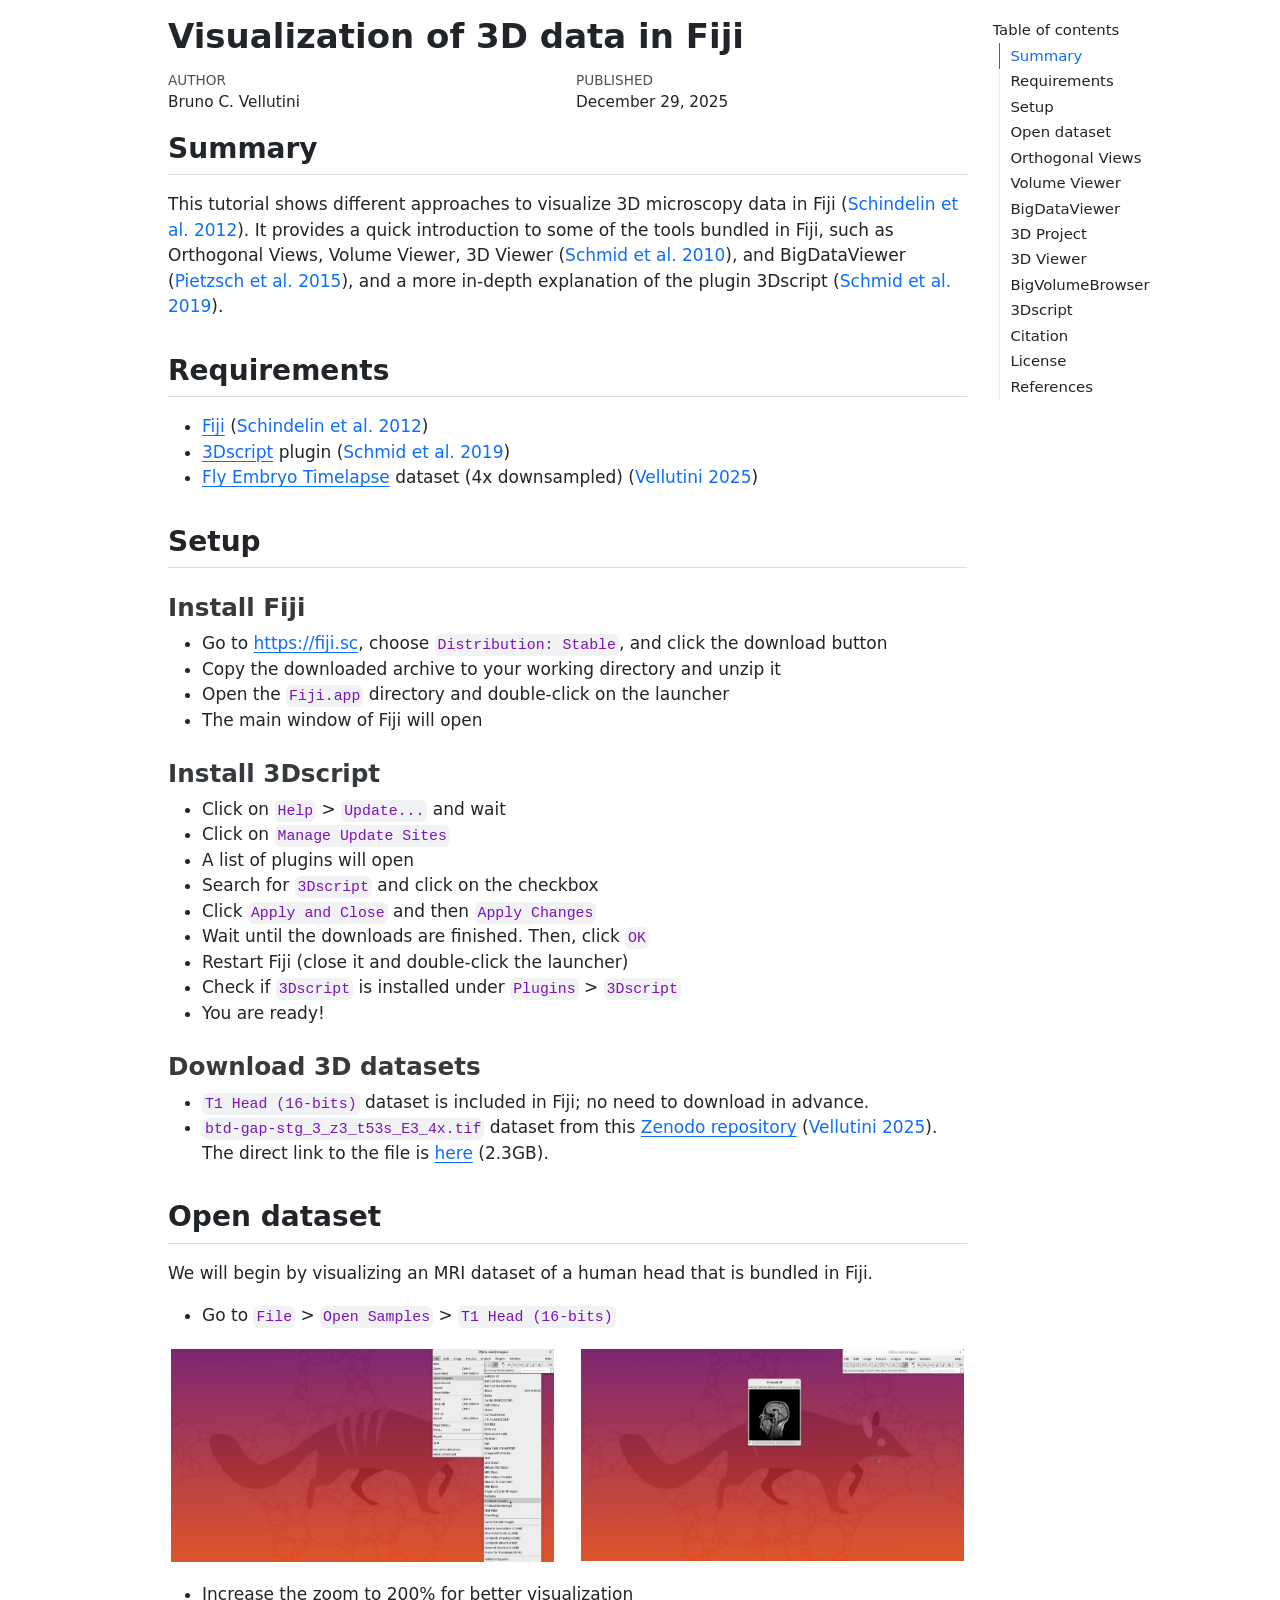
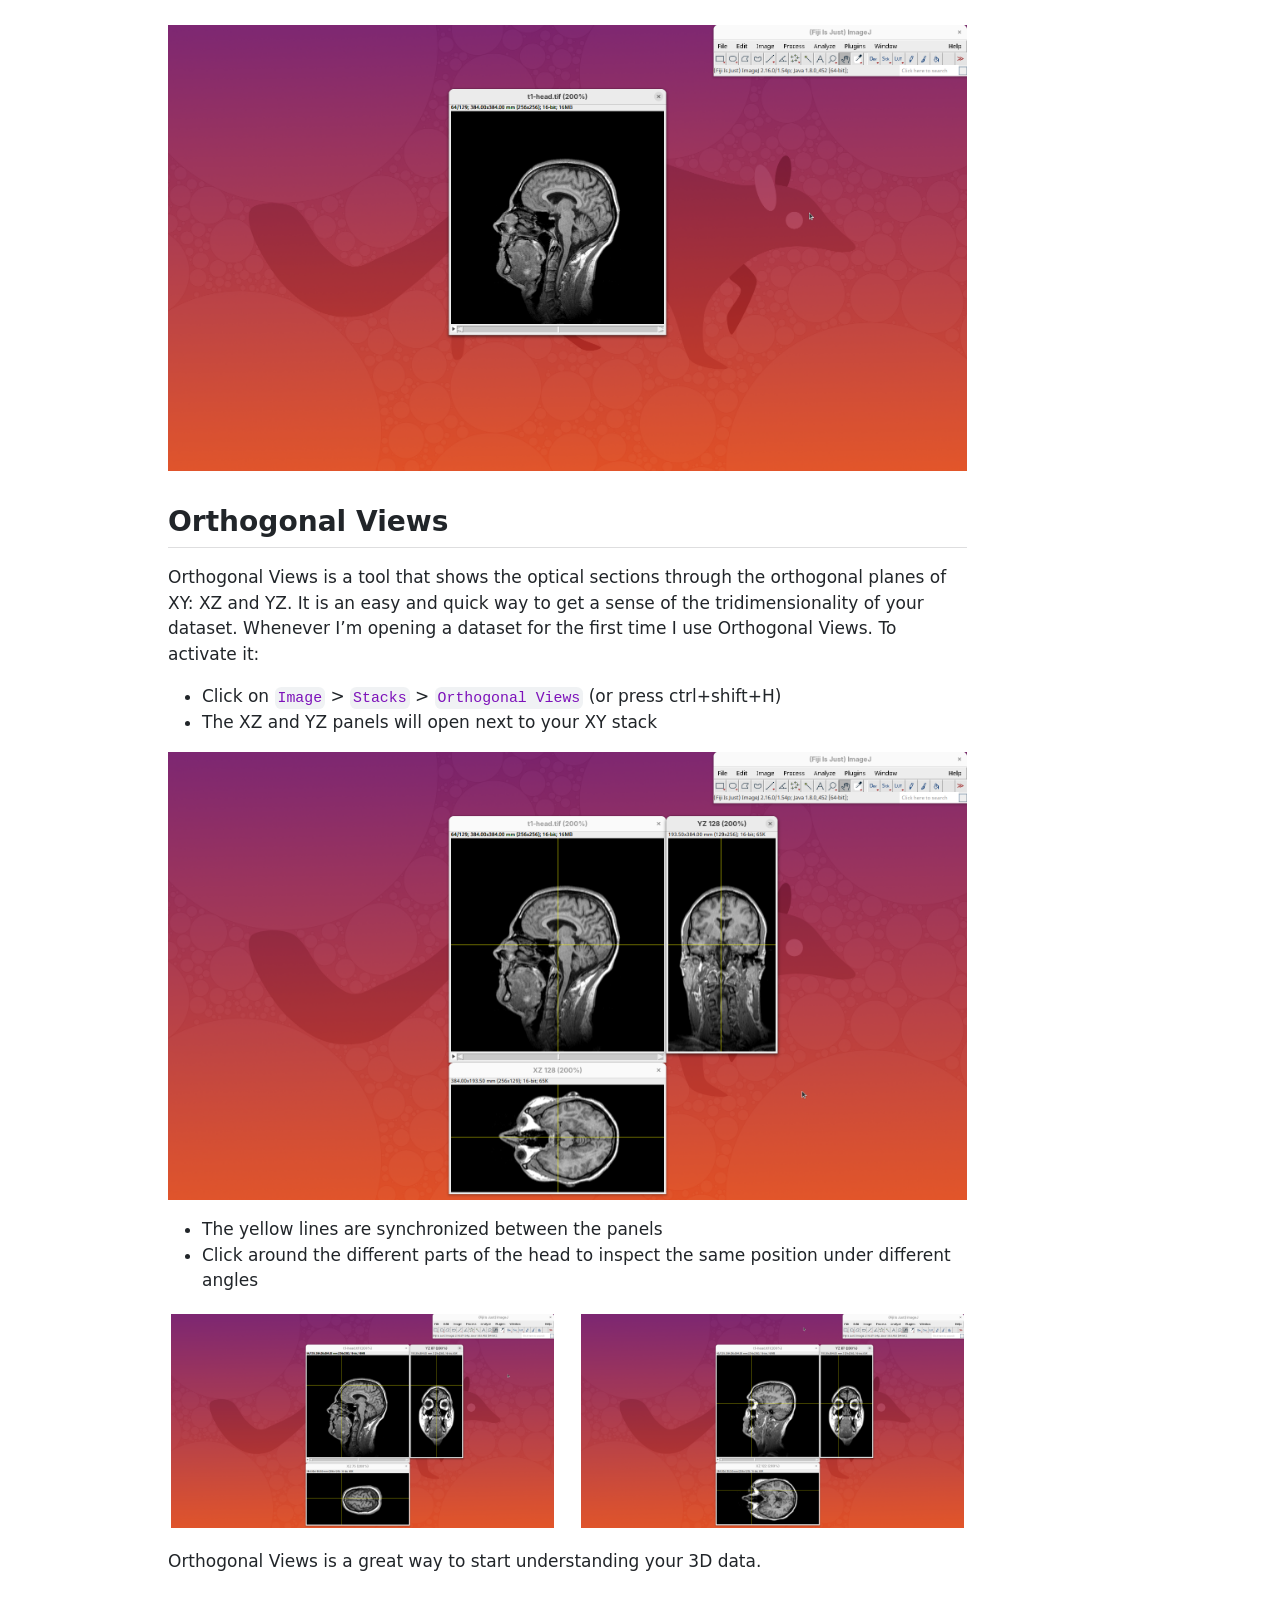
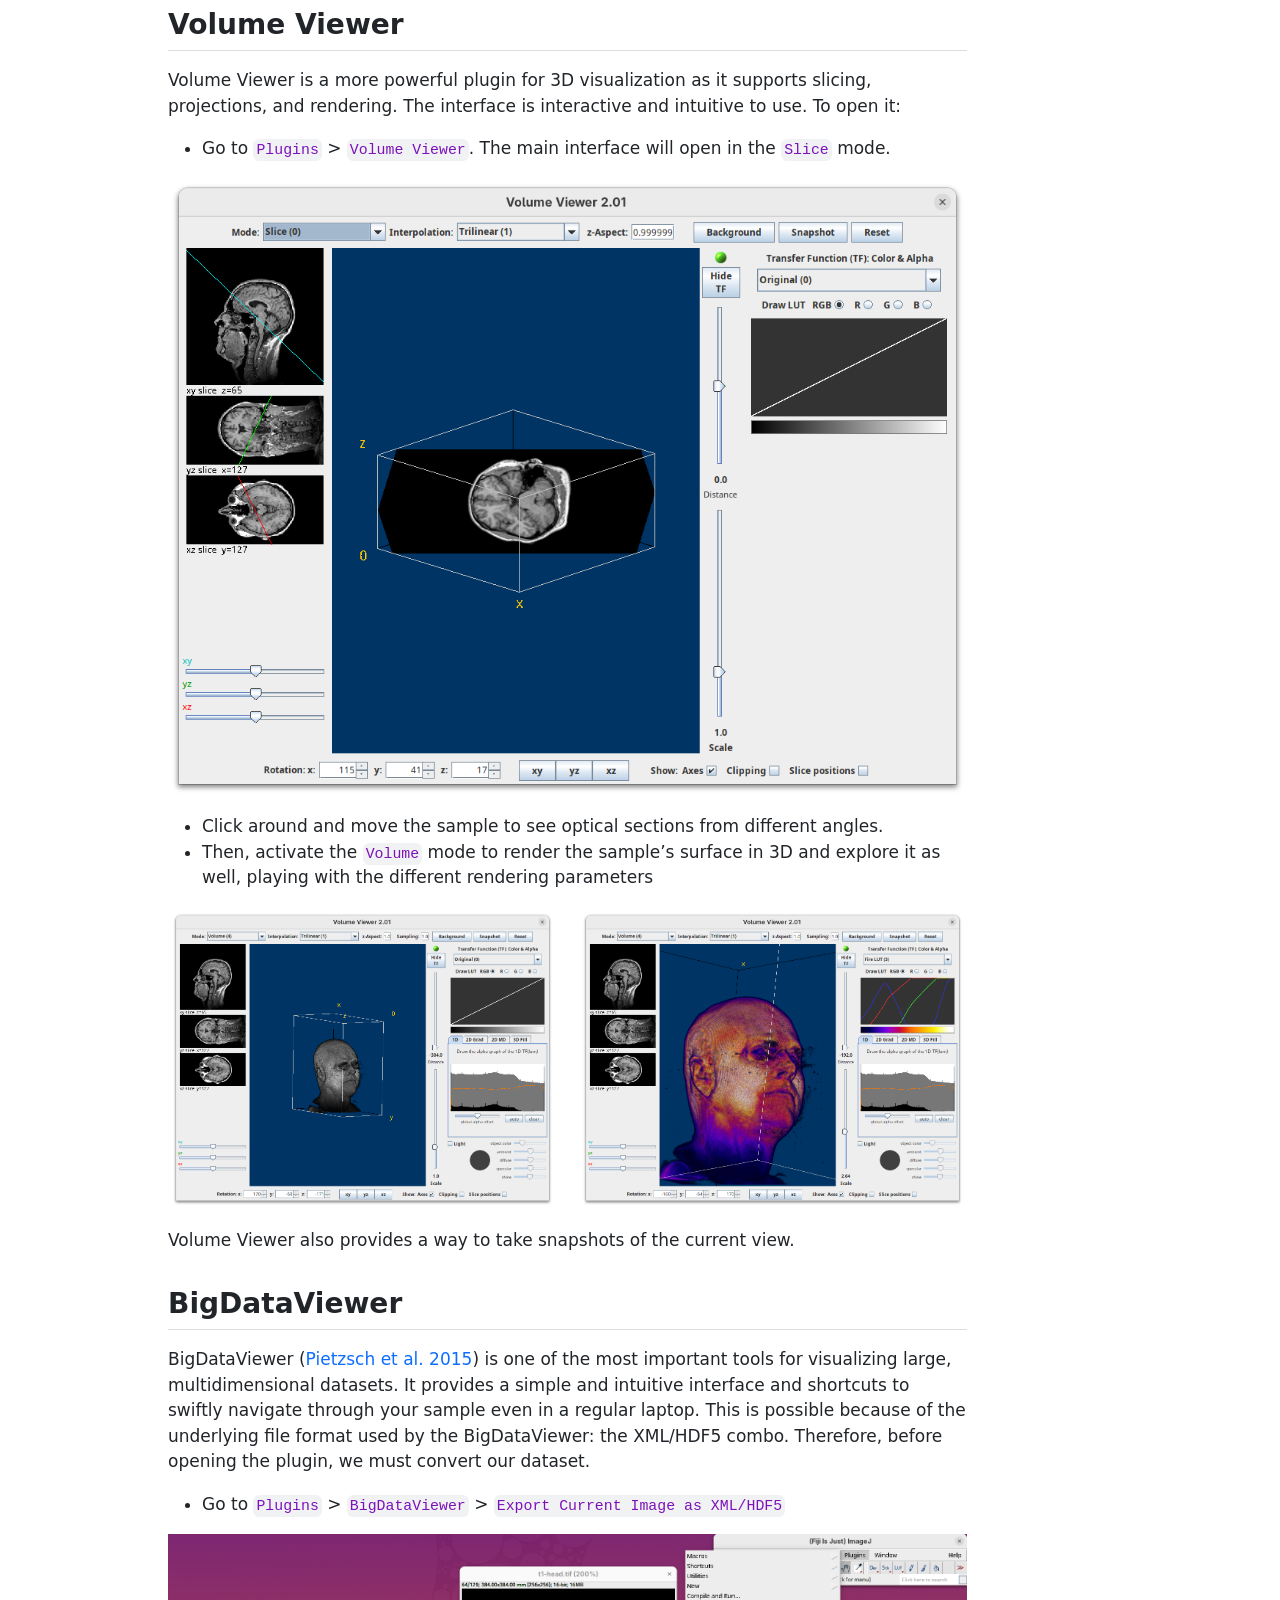
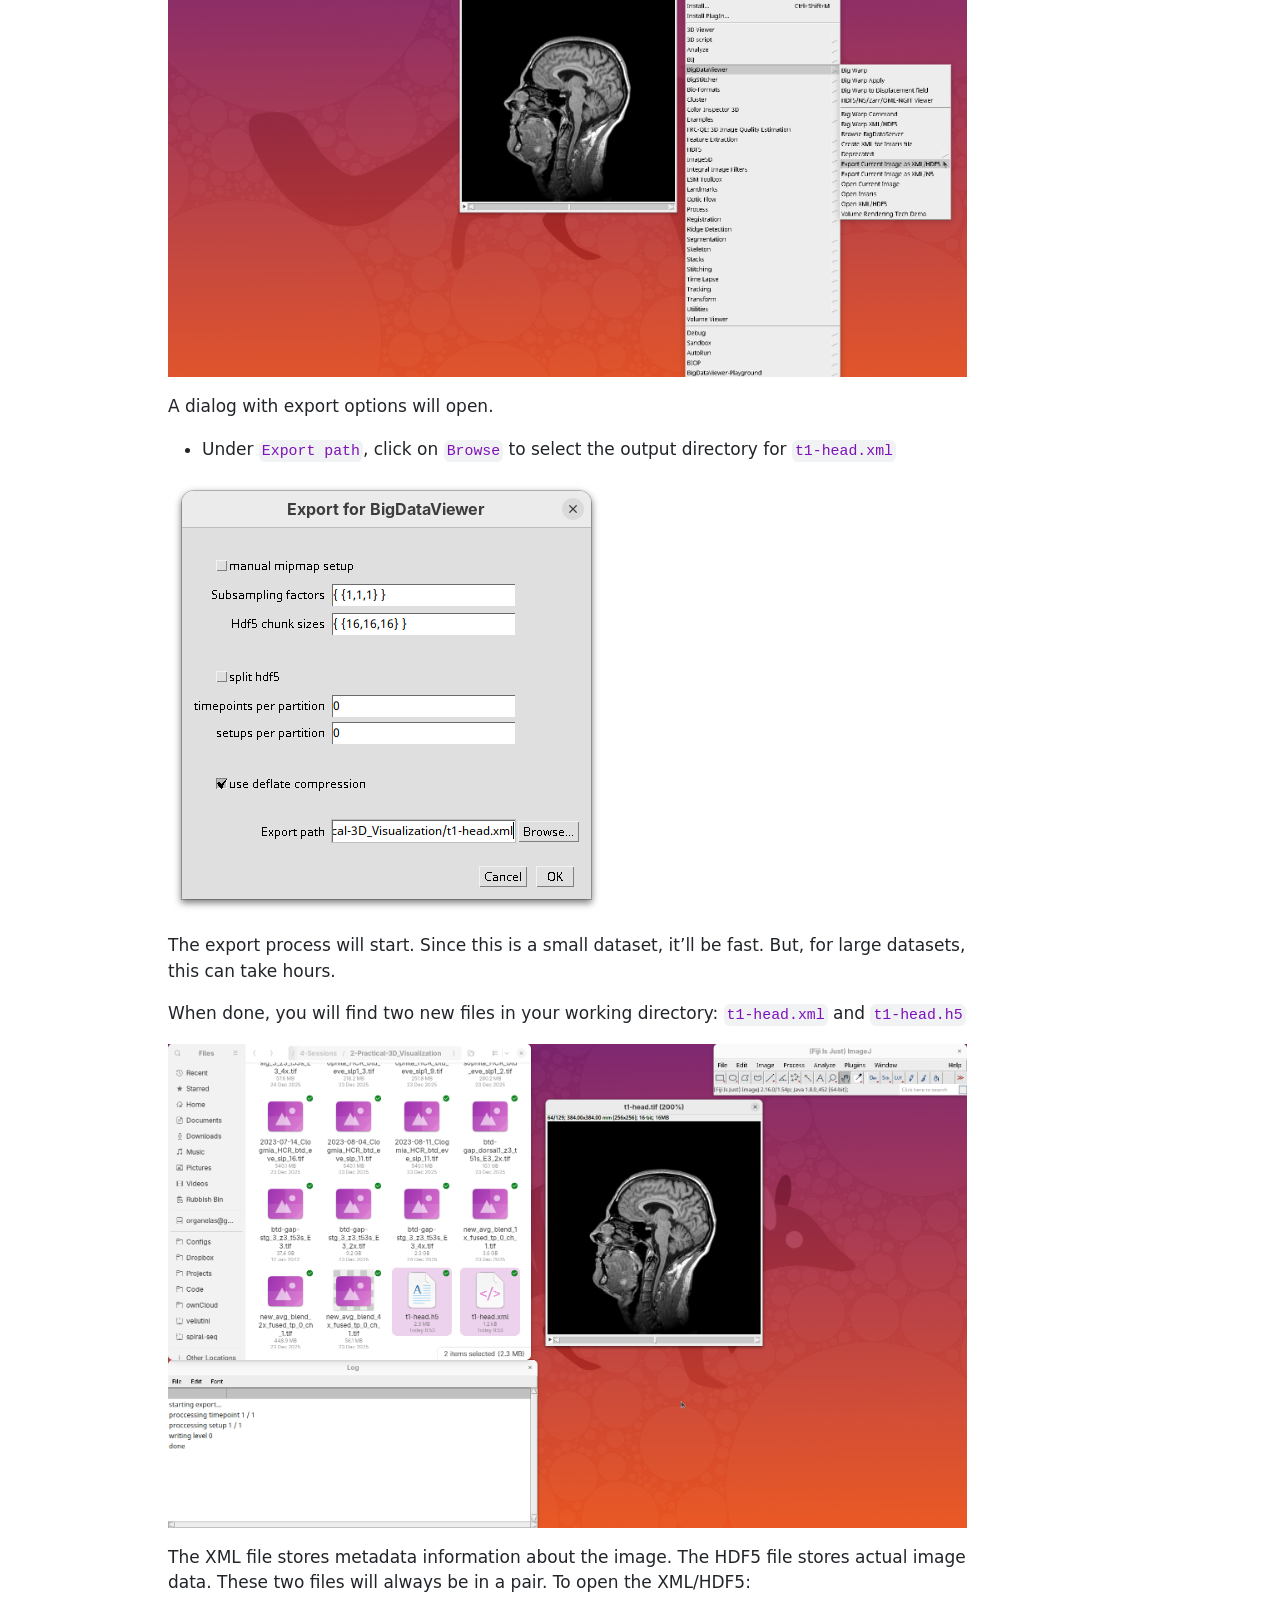
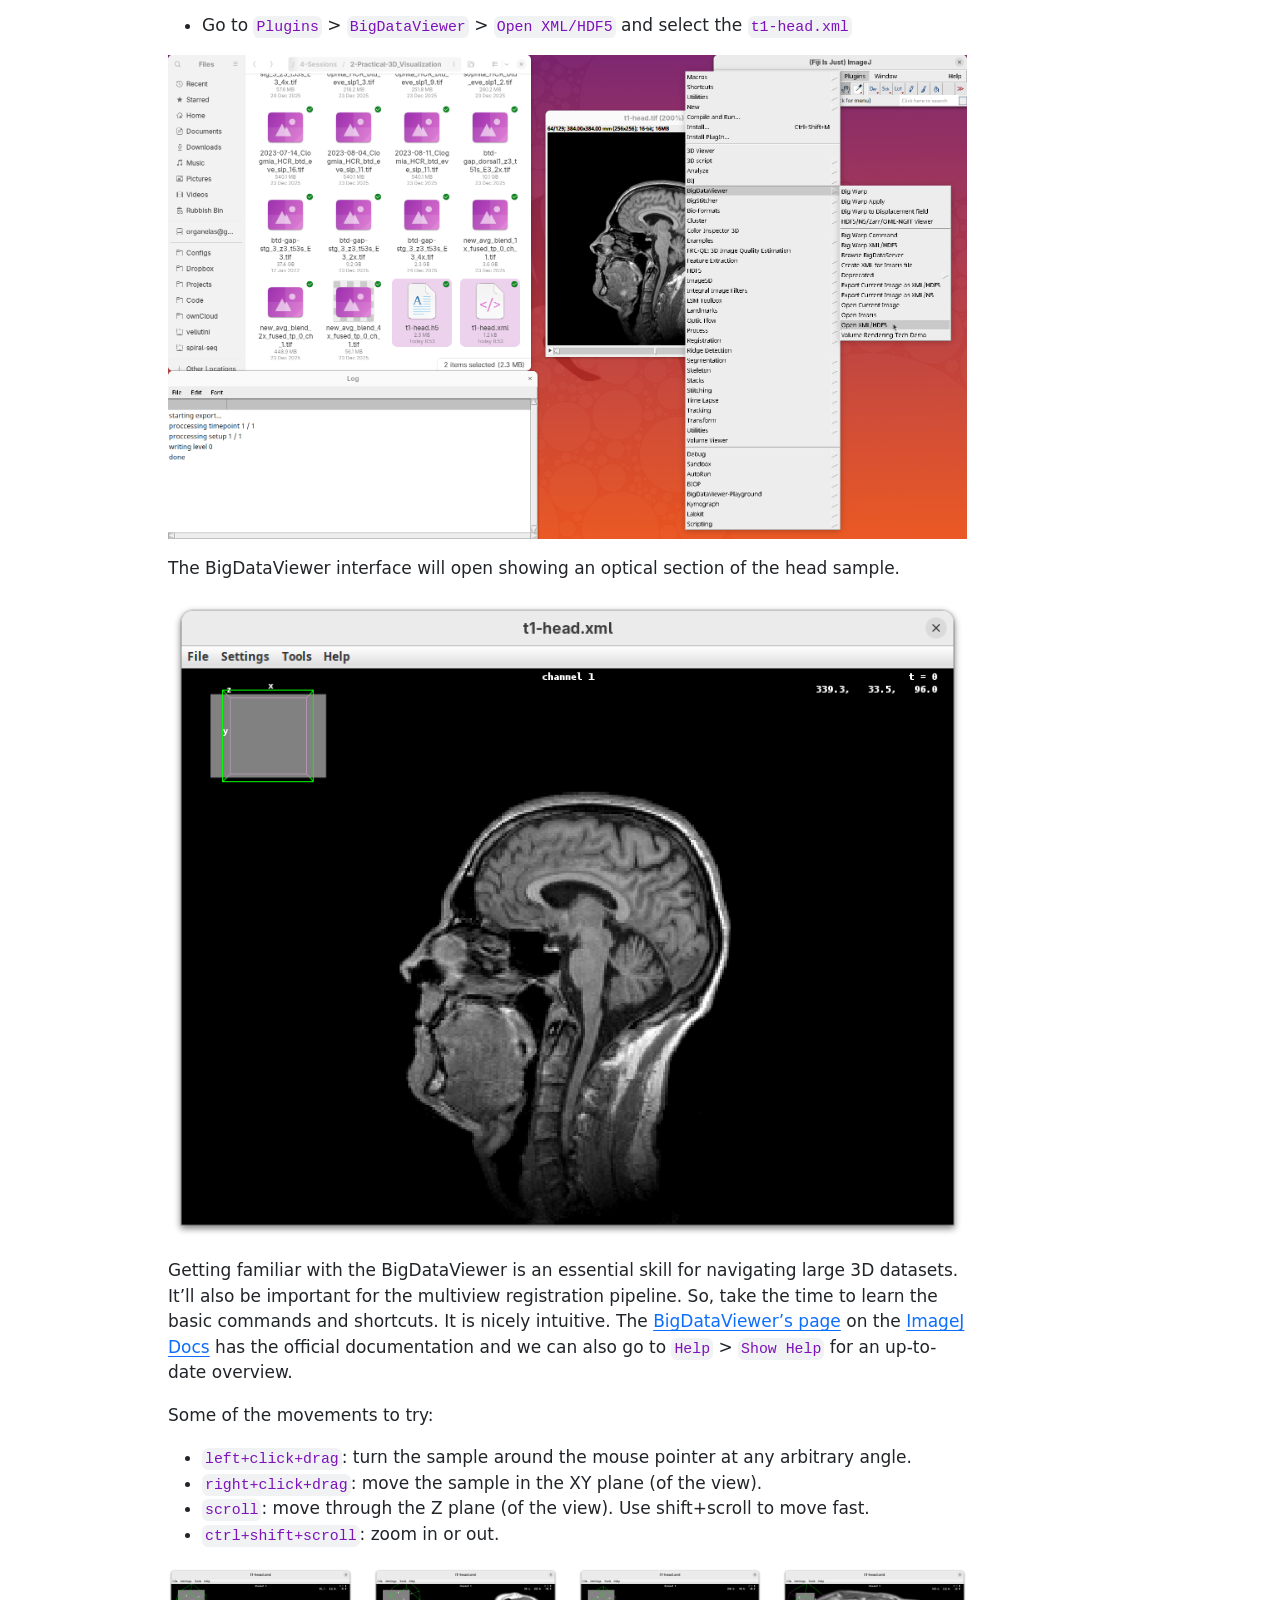
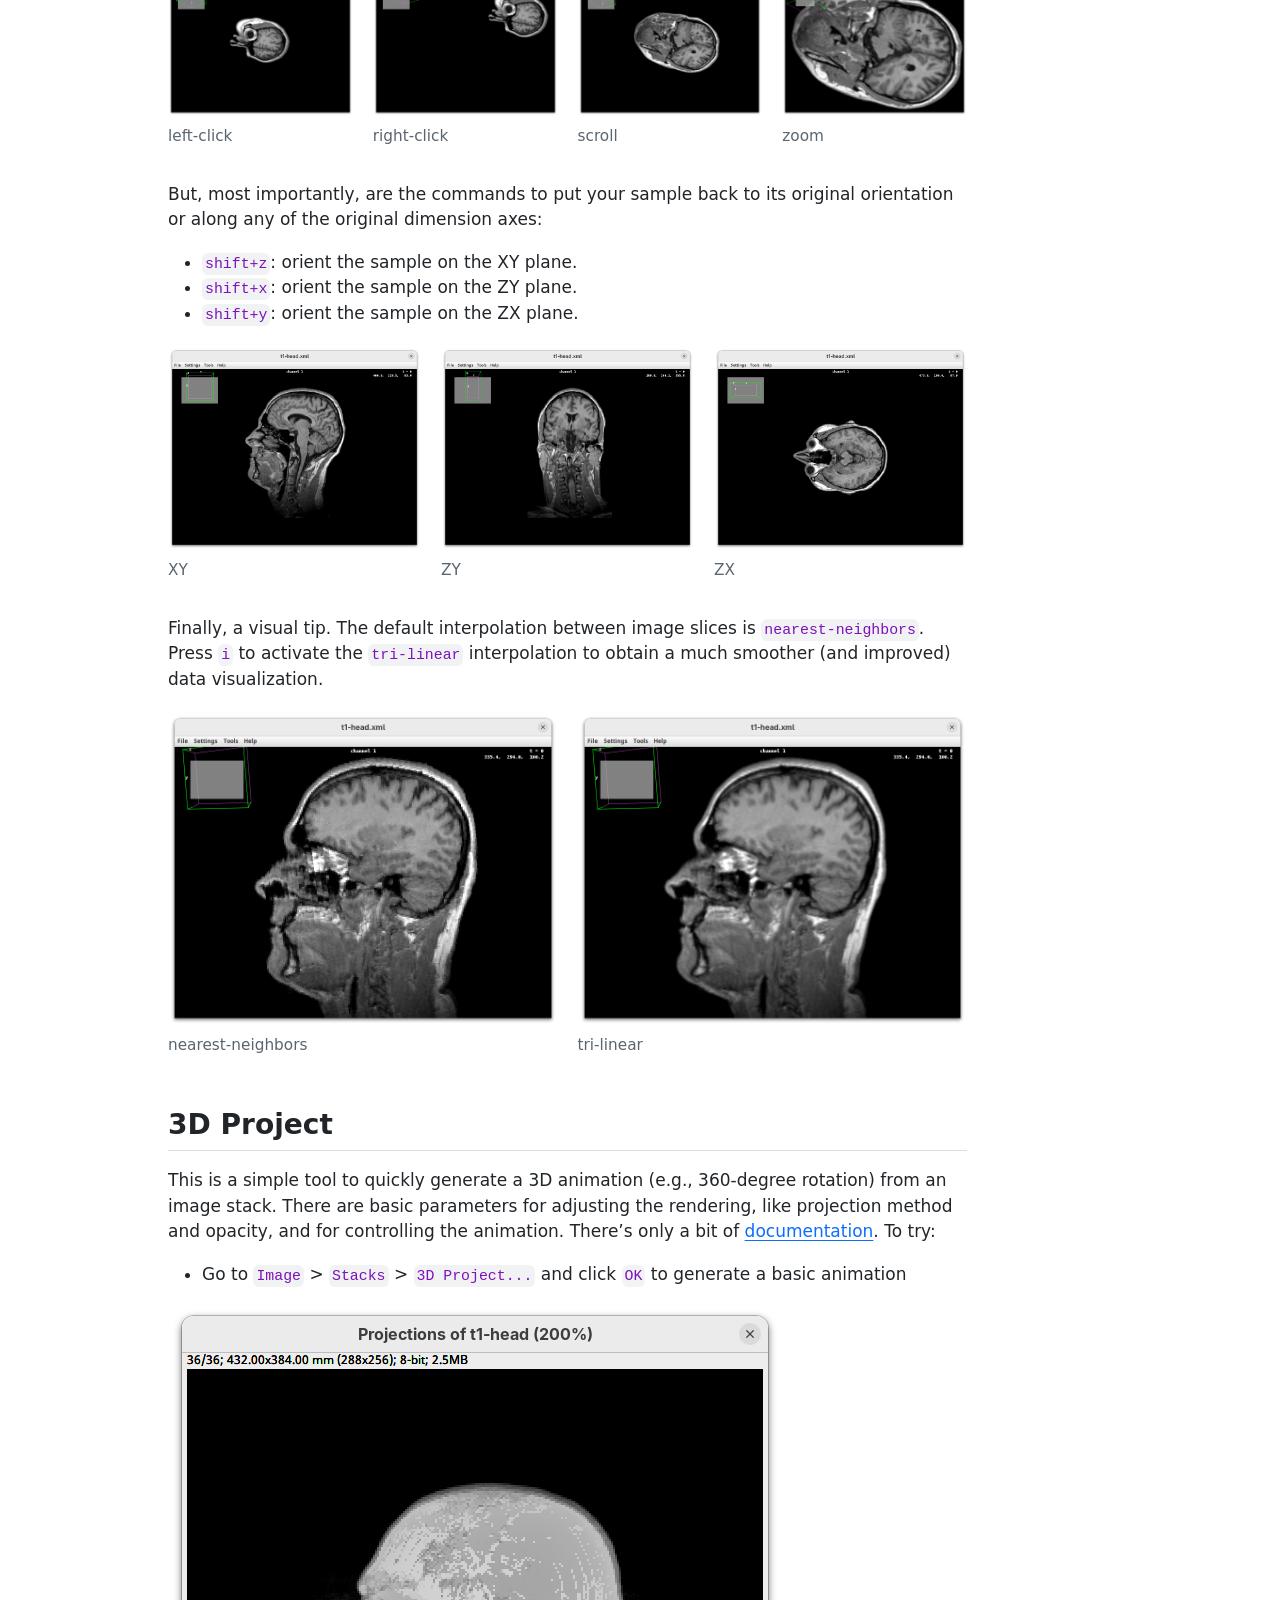
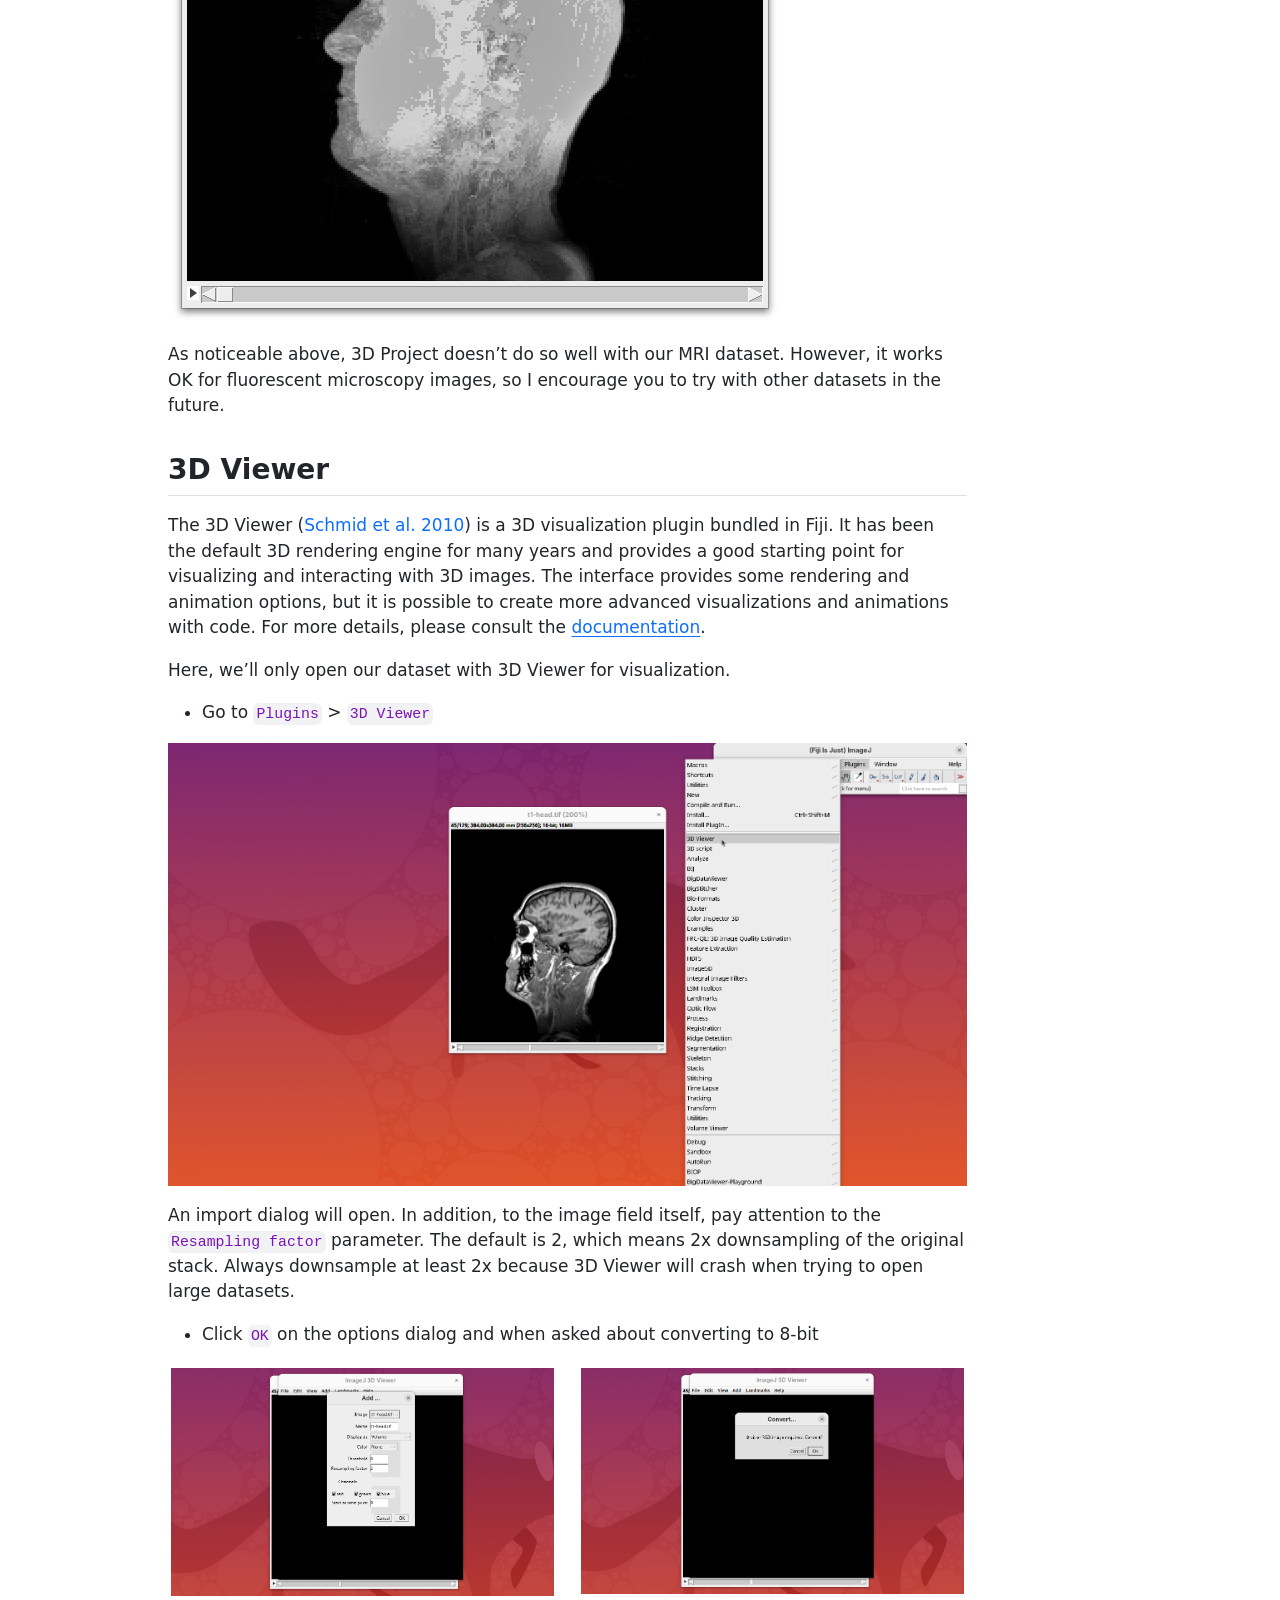
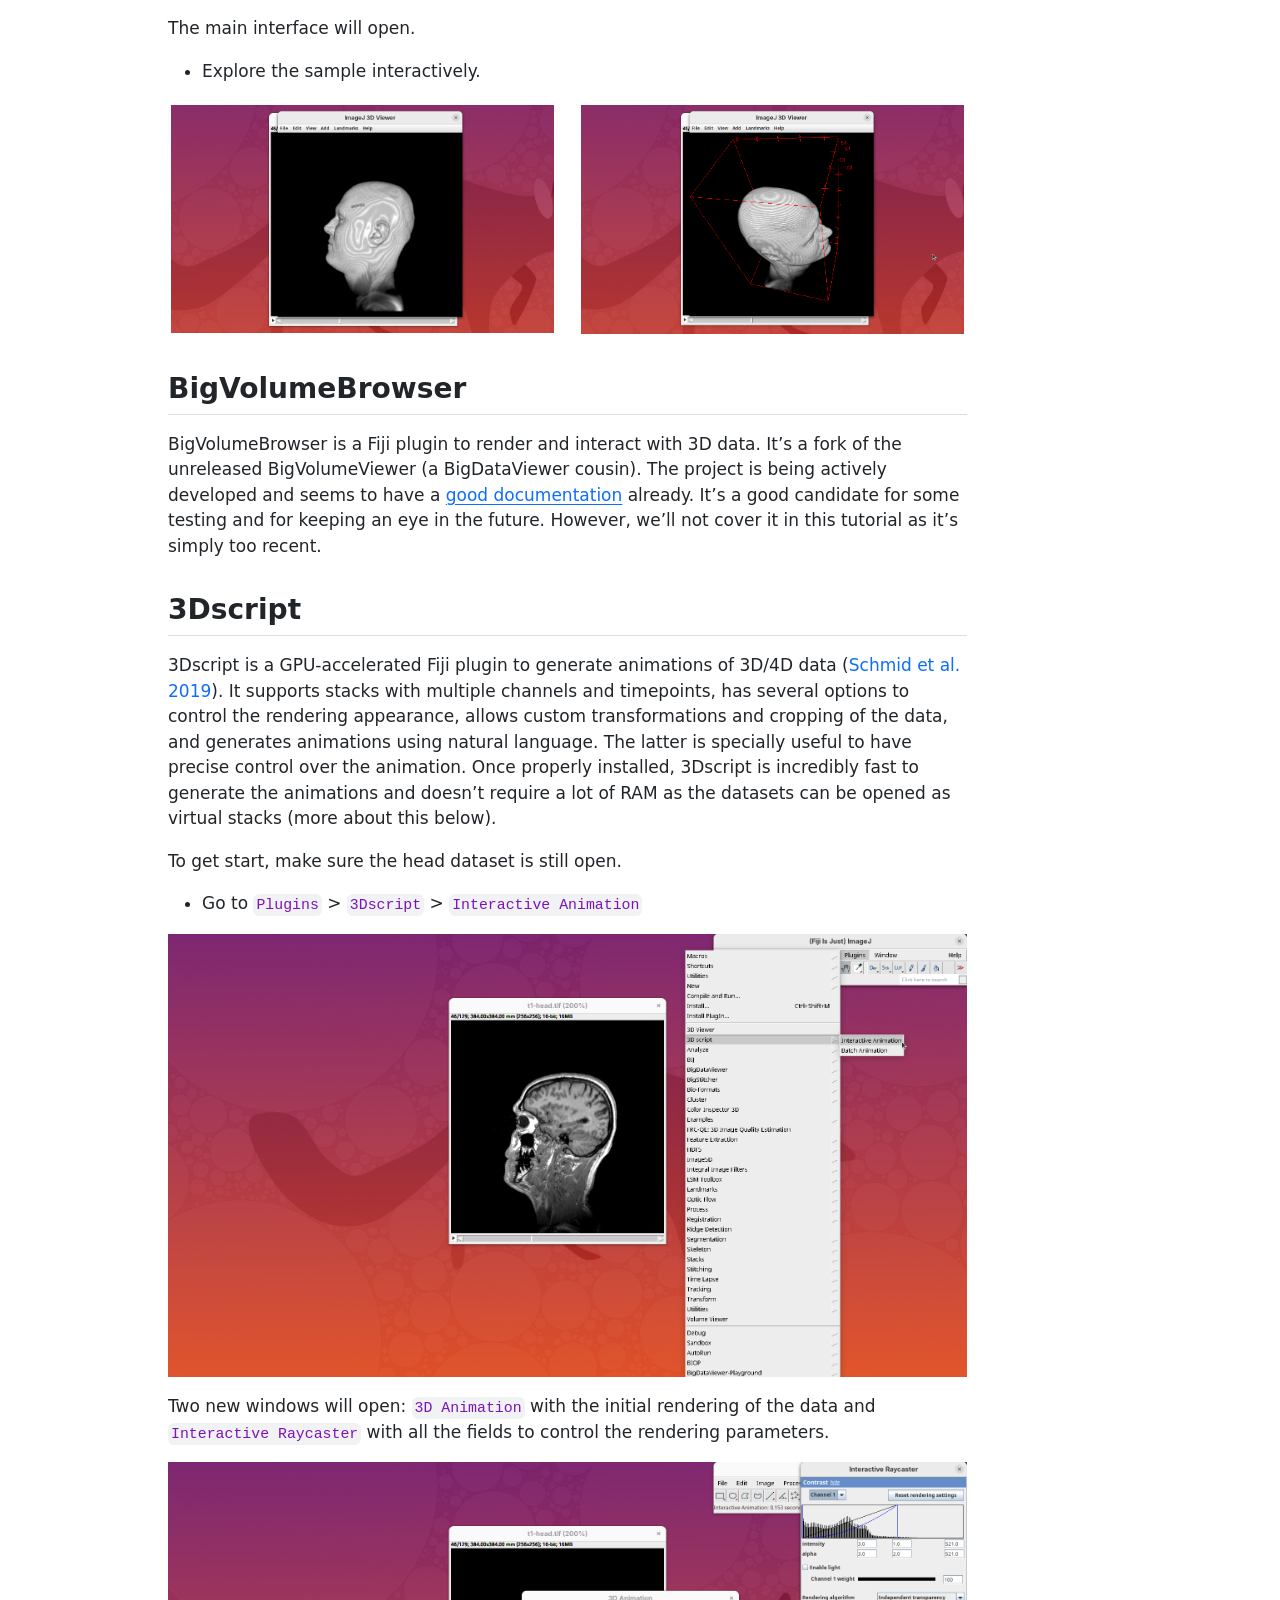
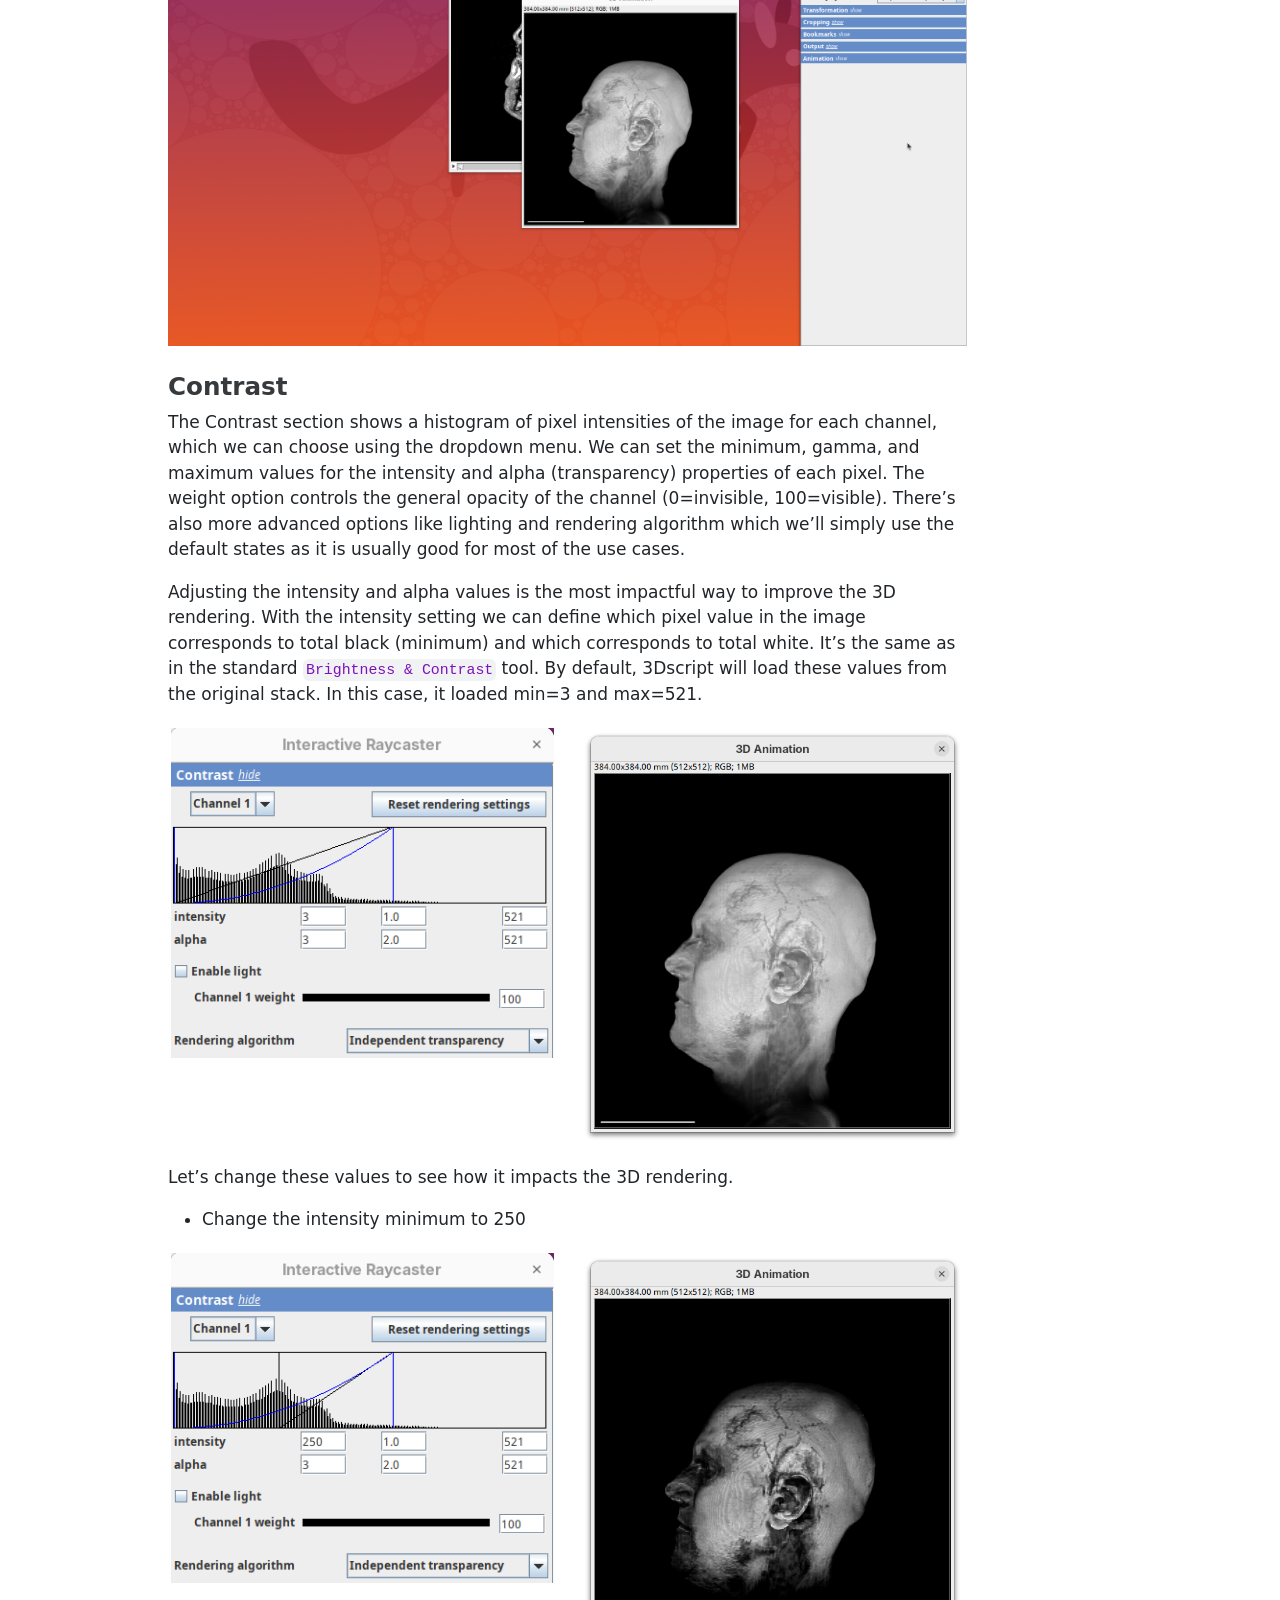
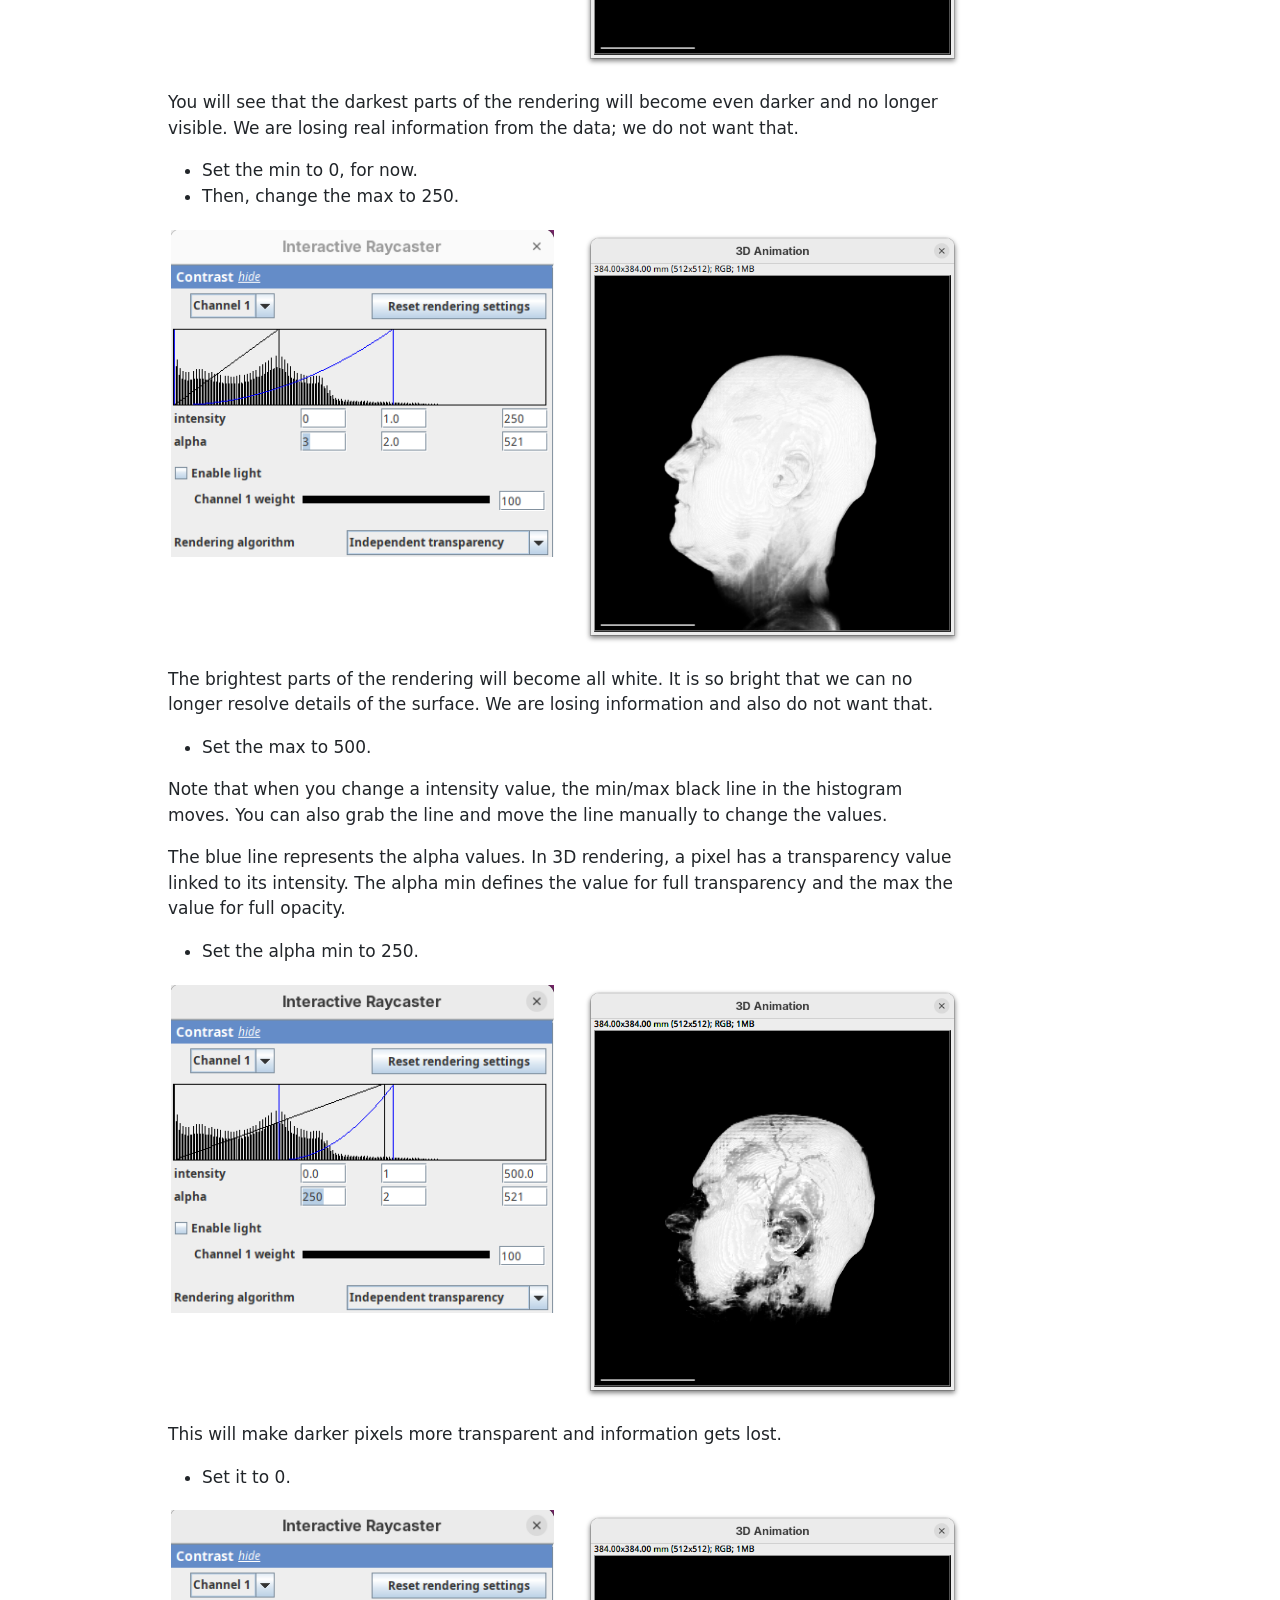
==== commit 2758c2a4: "Built site for gh-pages" ====
--- a/index.html
+++ b/index.html
@@ -7,7 +7,7 @@
 <meta name="viewport" content="width=device-width, initial-scale=1.0, user-scalable=yes">
 
 <meta name="author" content="Bruno C. Vellutini">
-<meta name="dcterms.date" content="2026-01-05">
+<meta name="dcterms.date" content="2025-12-29">
 
 <title>Visualization of 3D data in Fiji</title>
 <style>
@@ -179,7 +179,7 @@
     <div>
     <div class="quarto-title-meta-heading">Published</div>
     <div class="quarto-title-meta-contents">
-      <p class="date">January 5, 2026</p>
+      <p class="date">December 29, 2025</p>
     </div>
   </div>
   
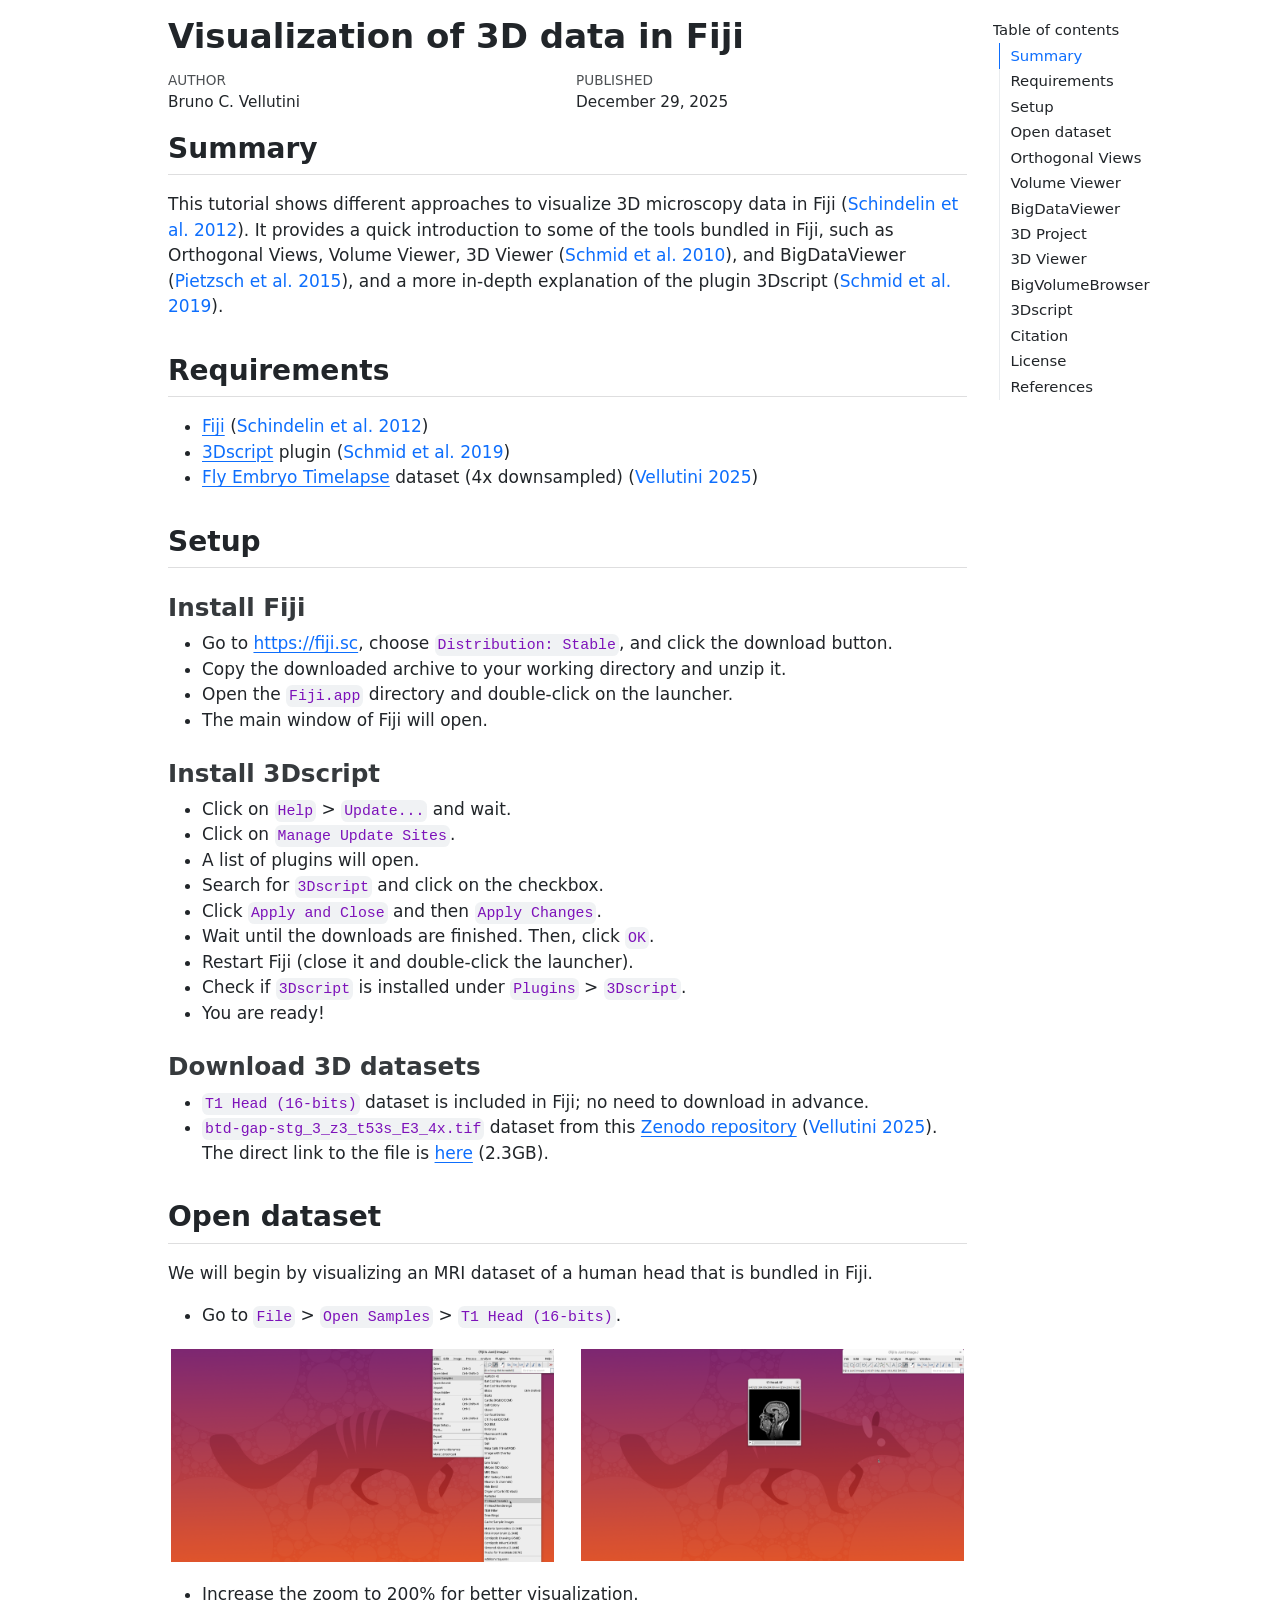
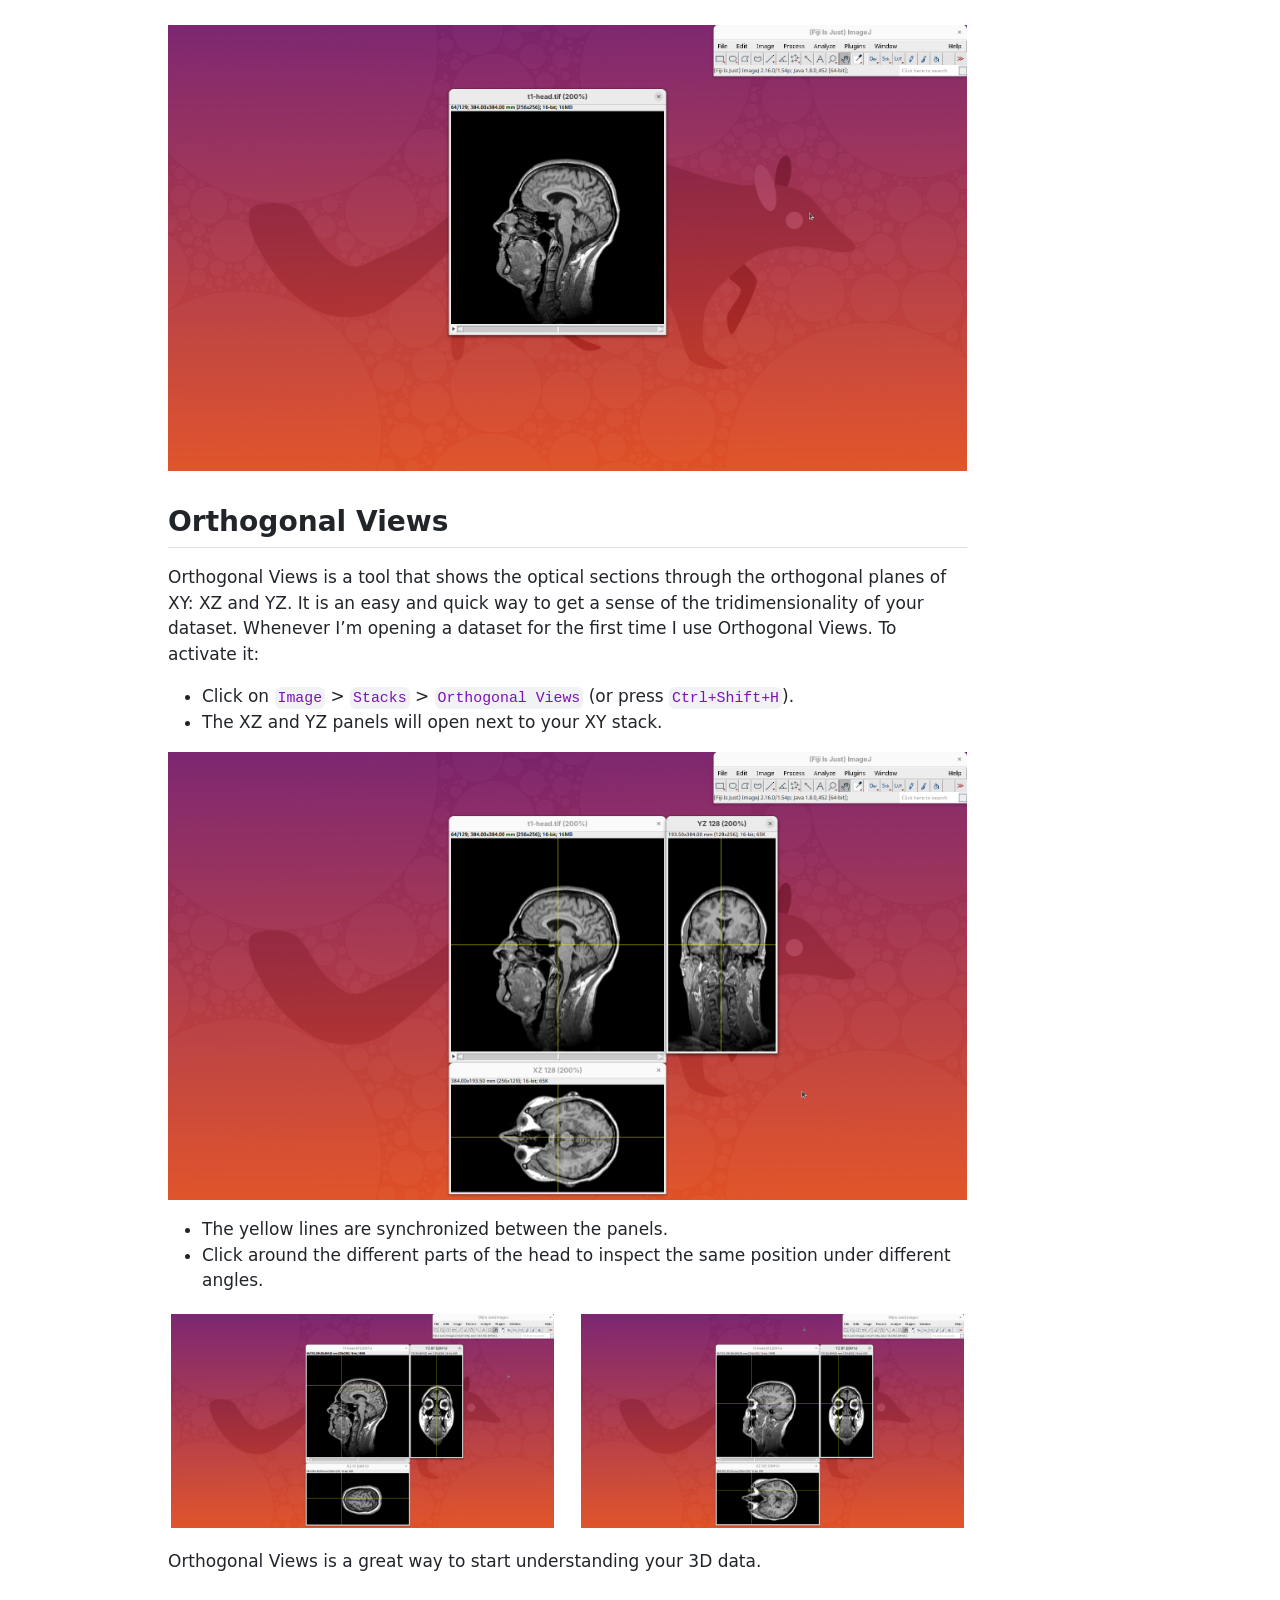
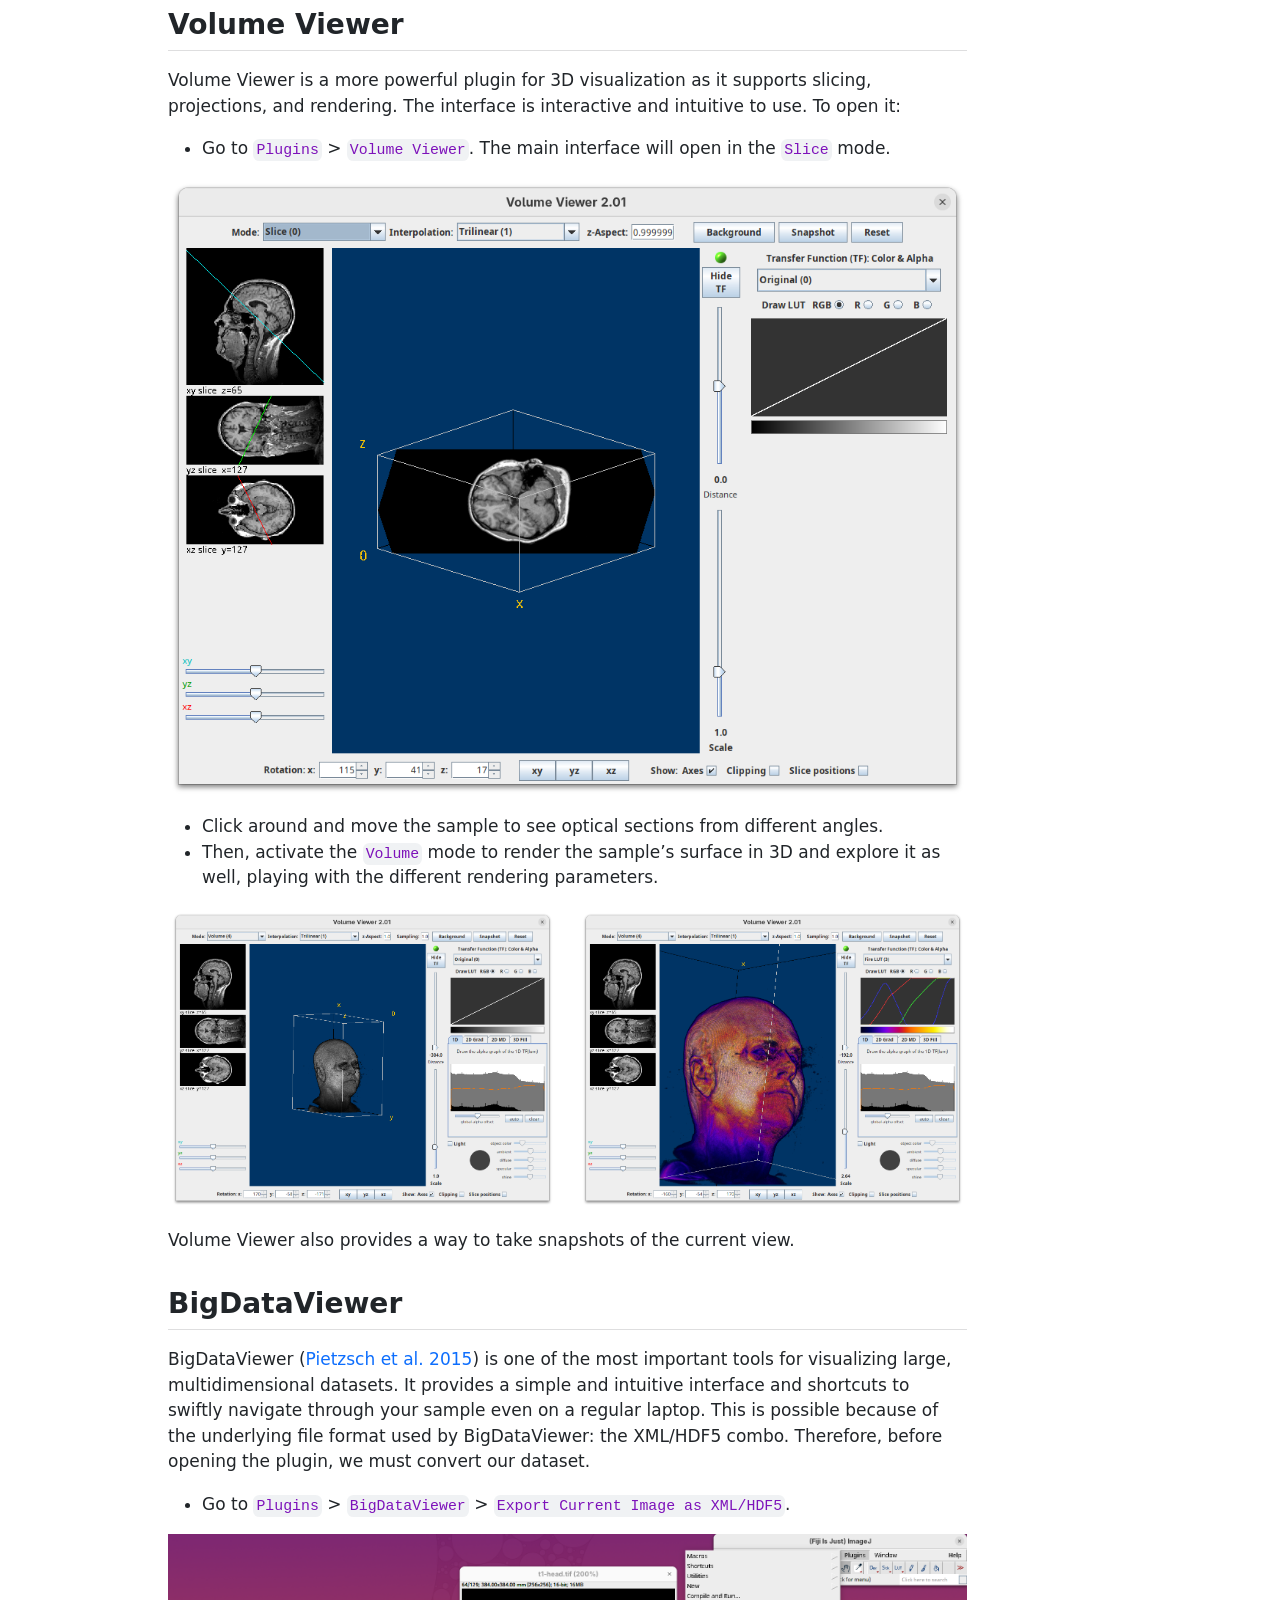
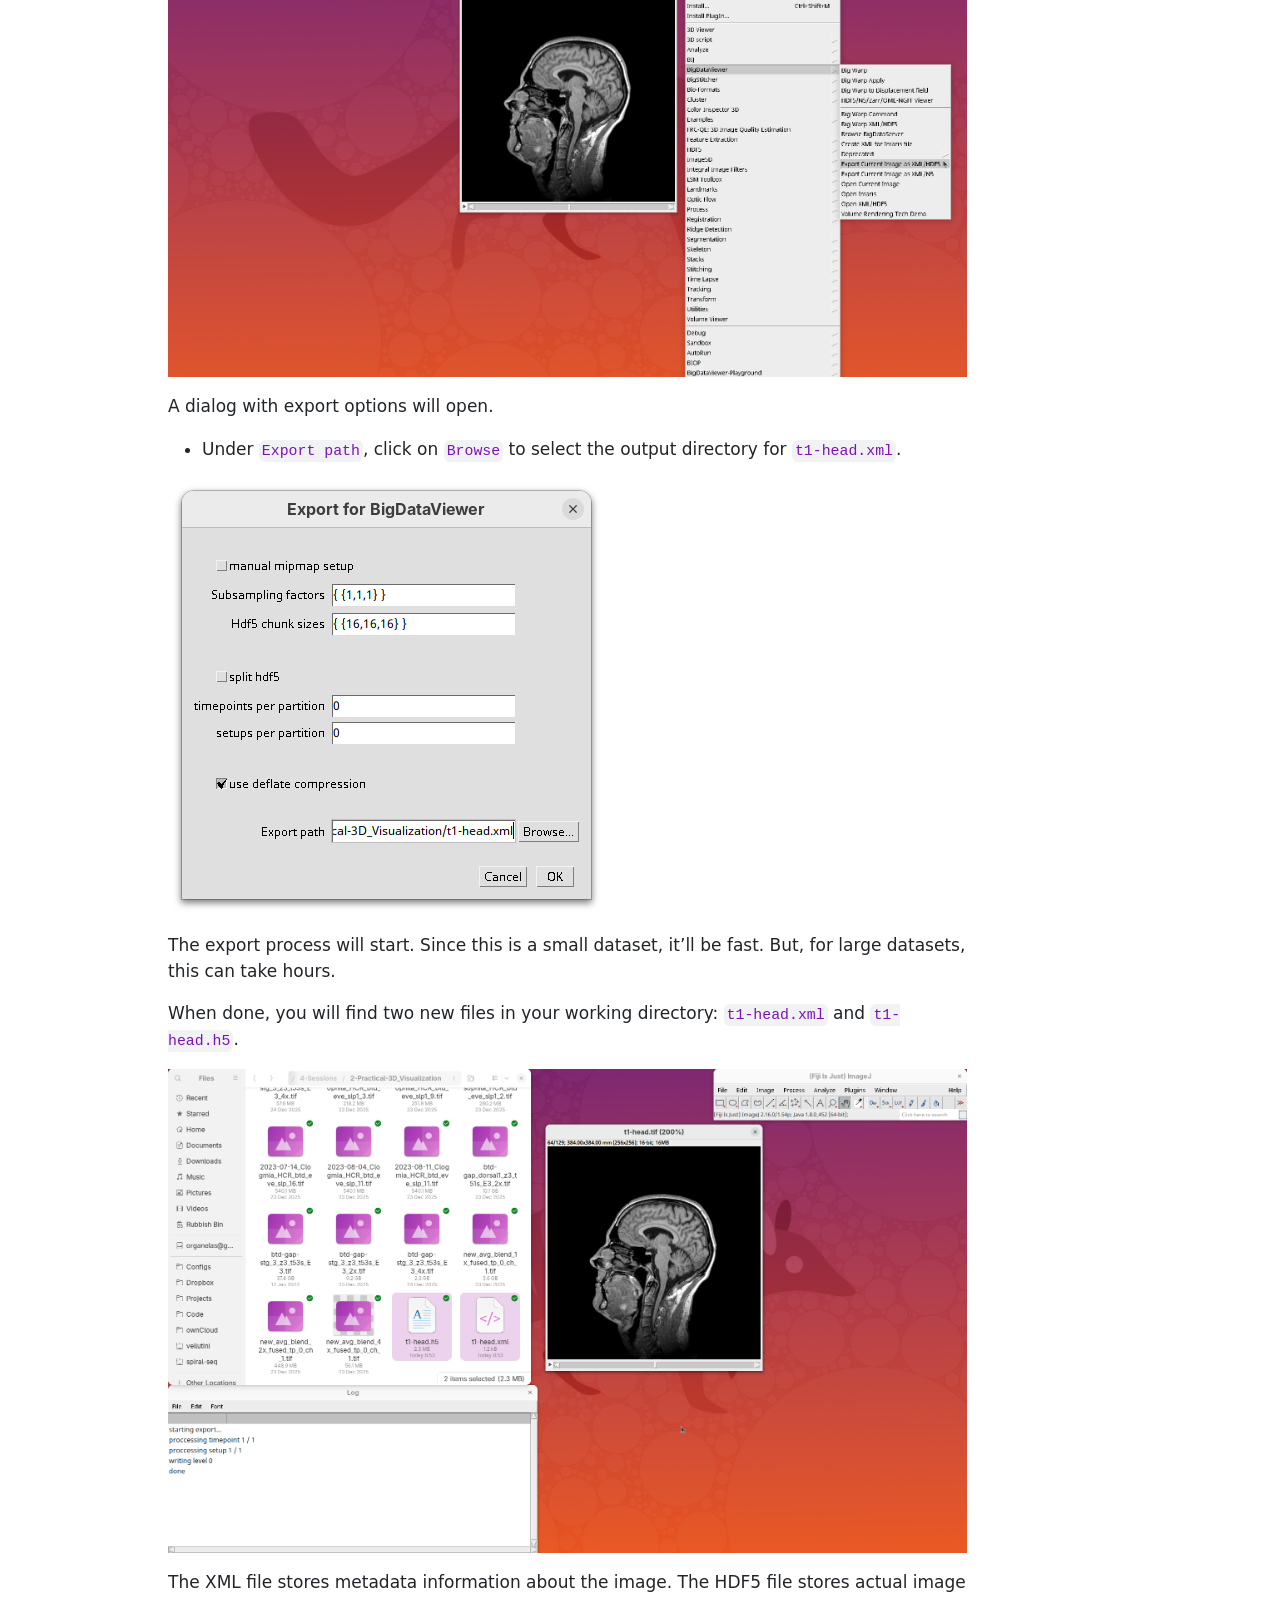
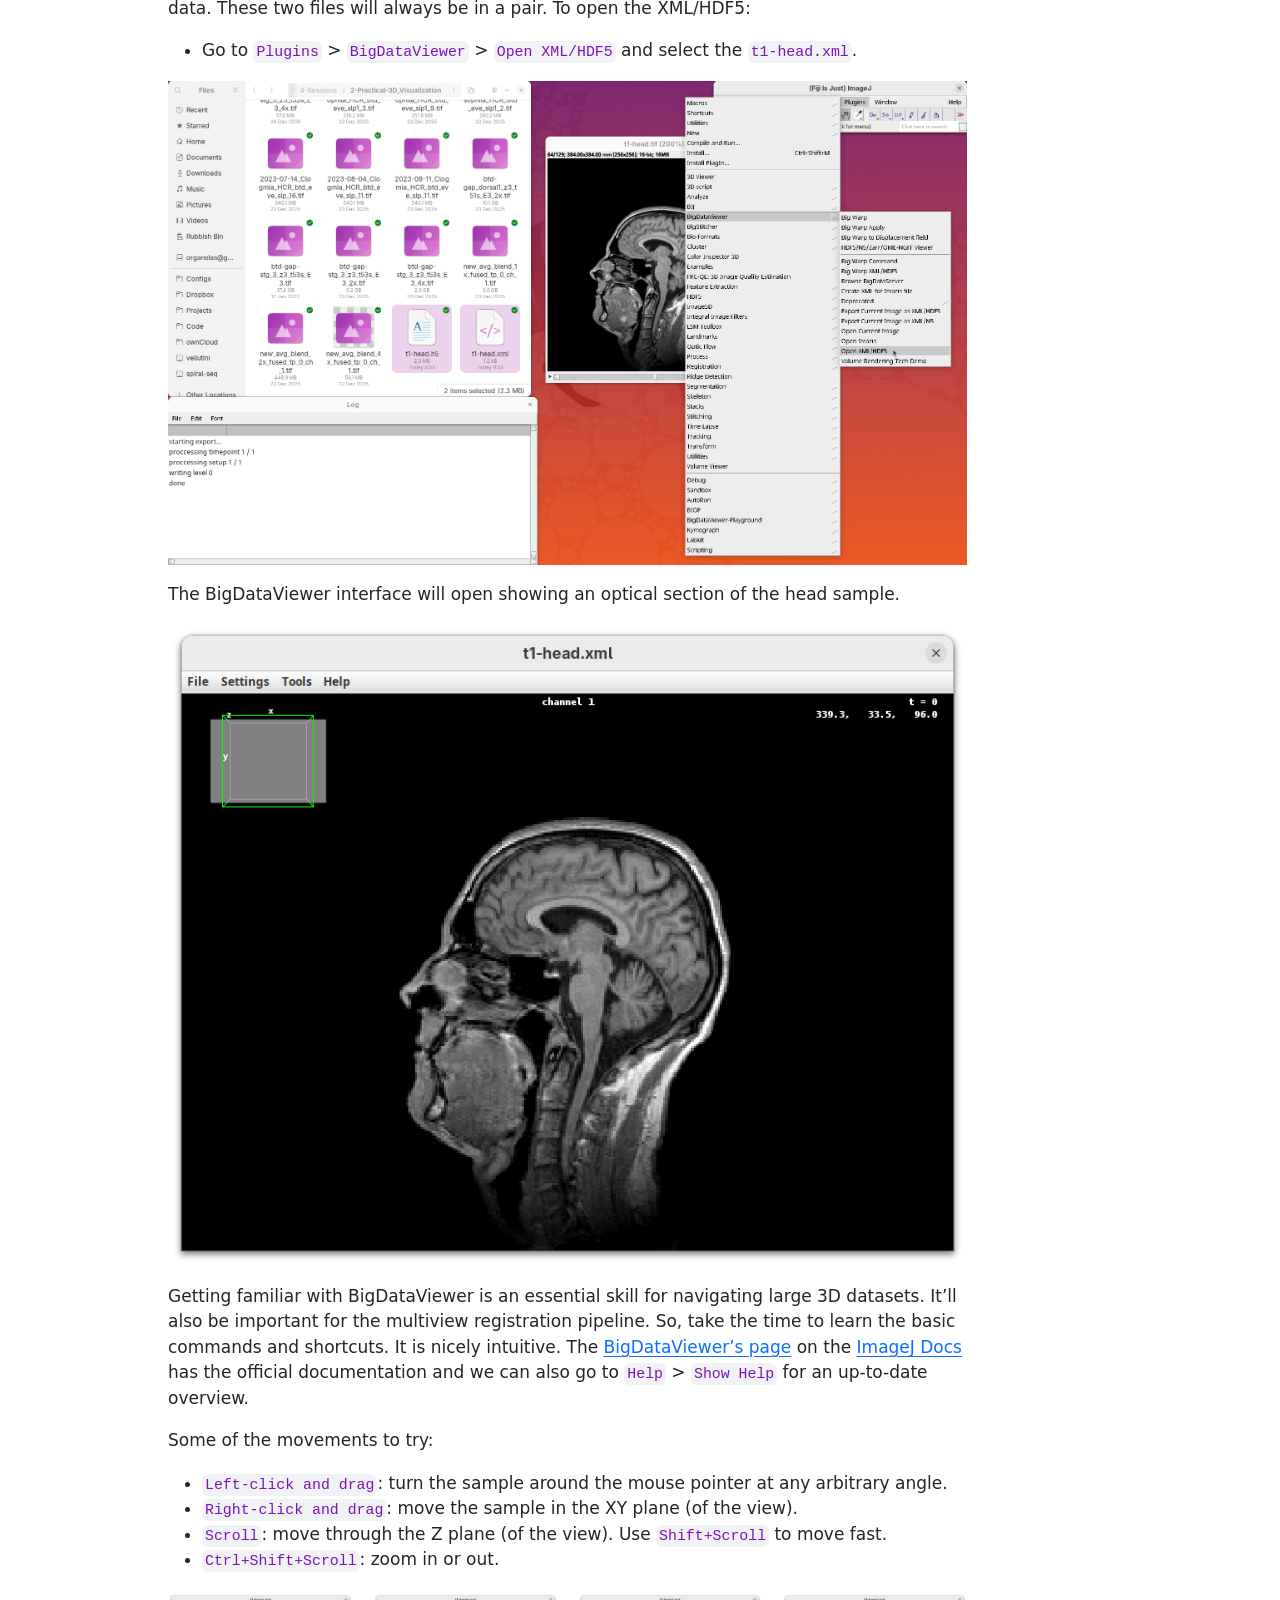
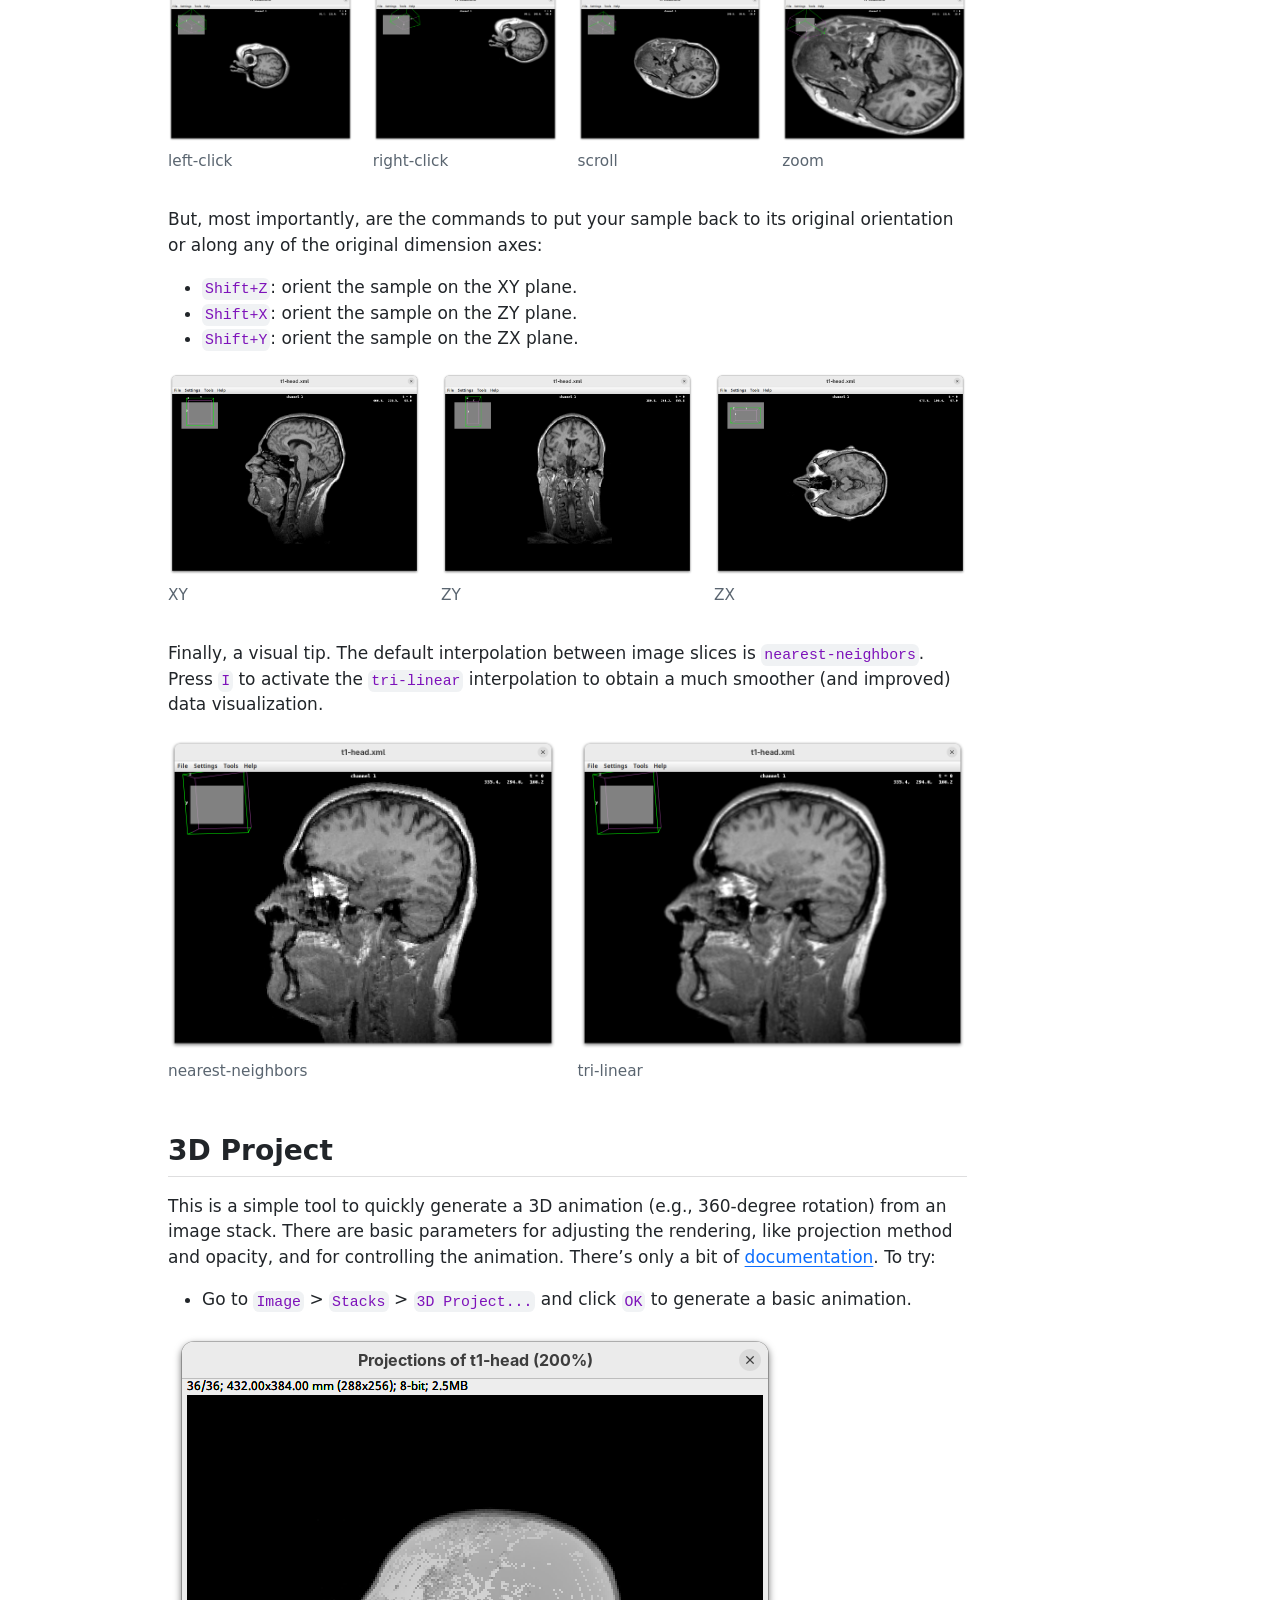
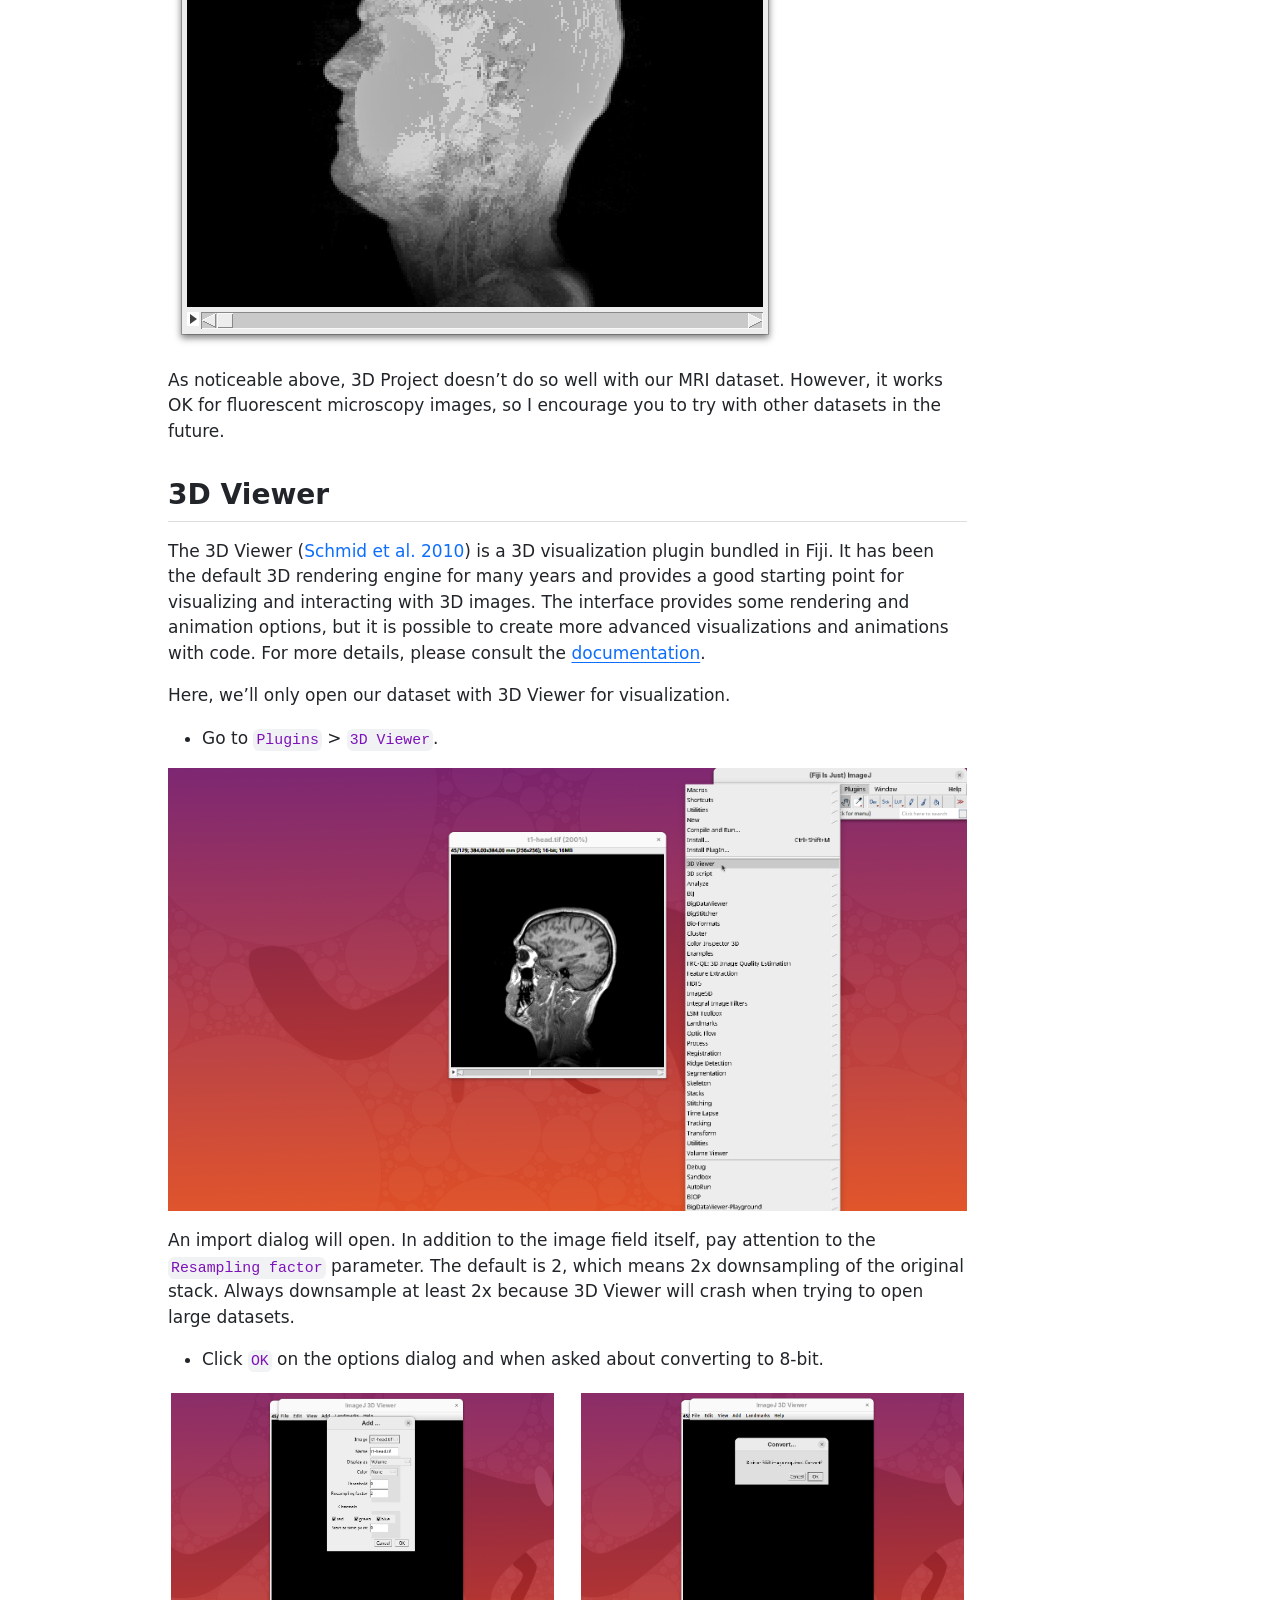
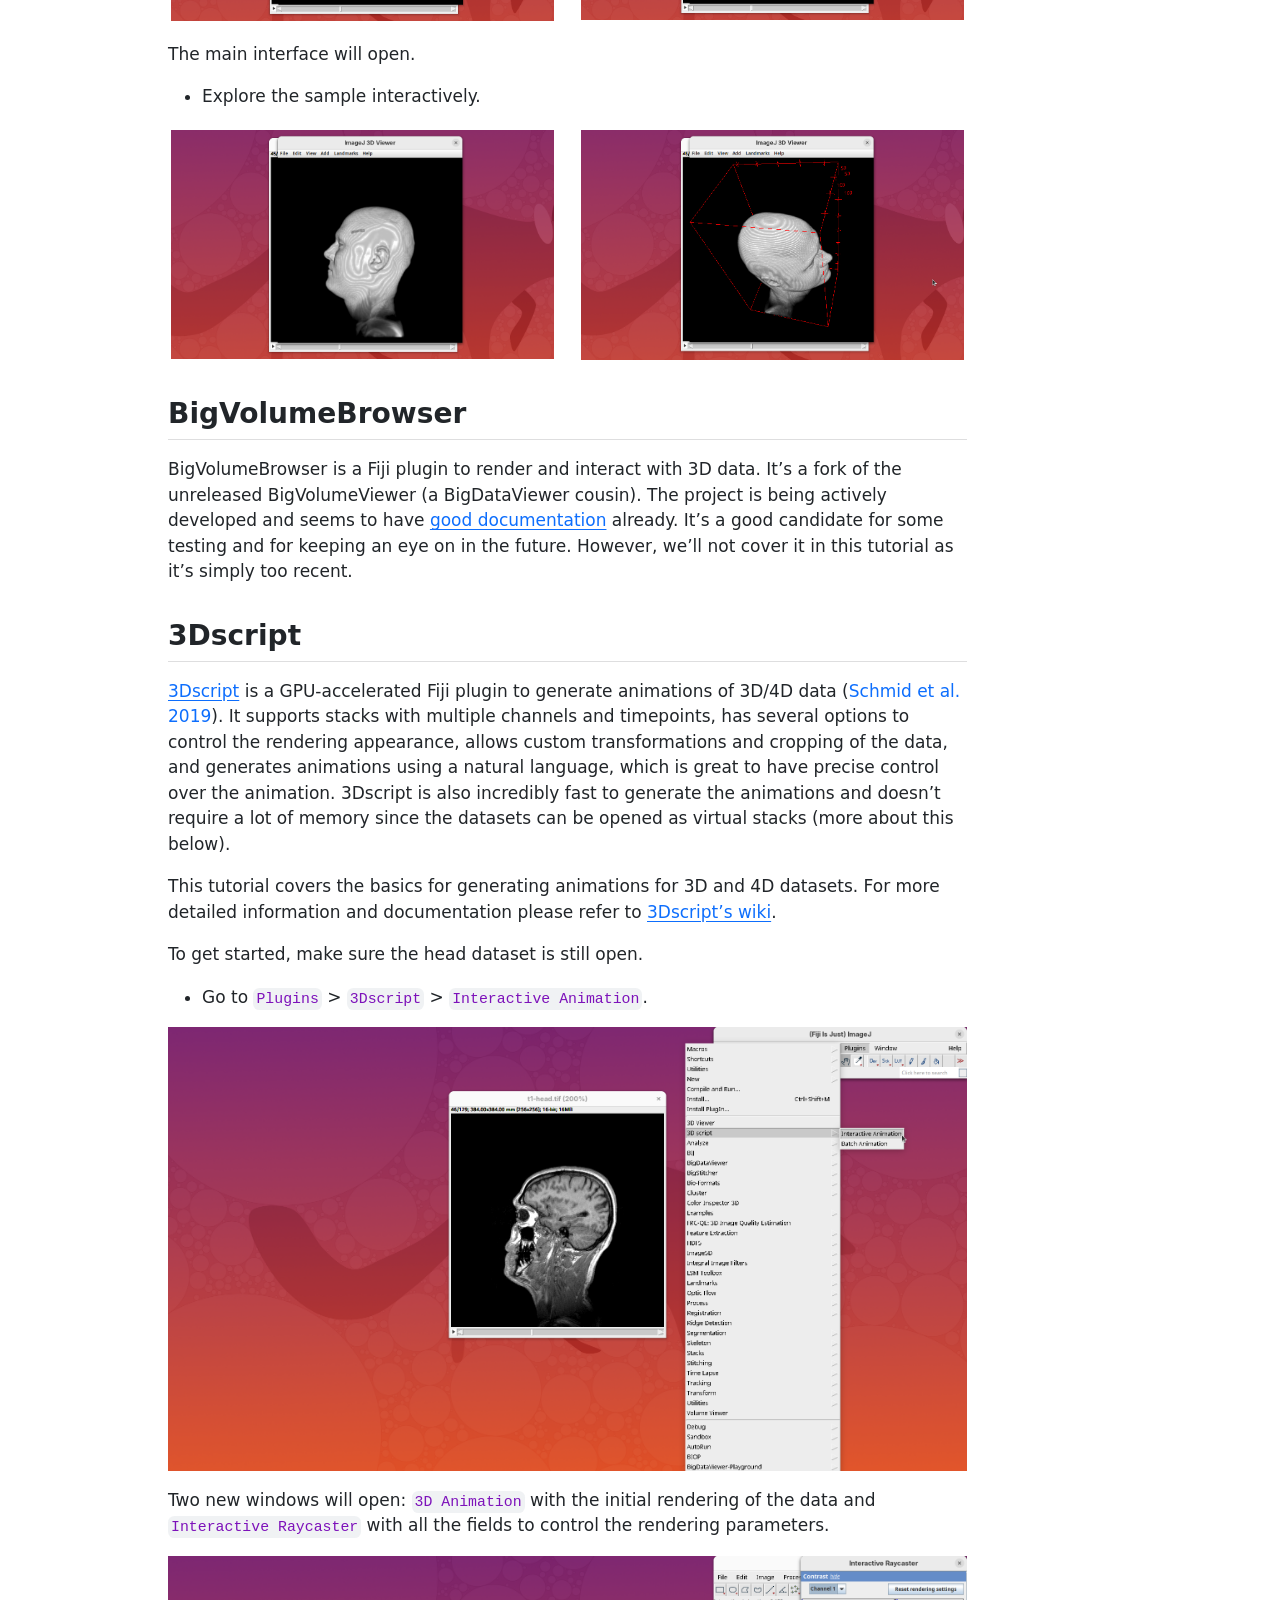
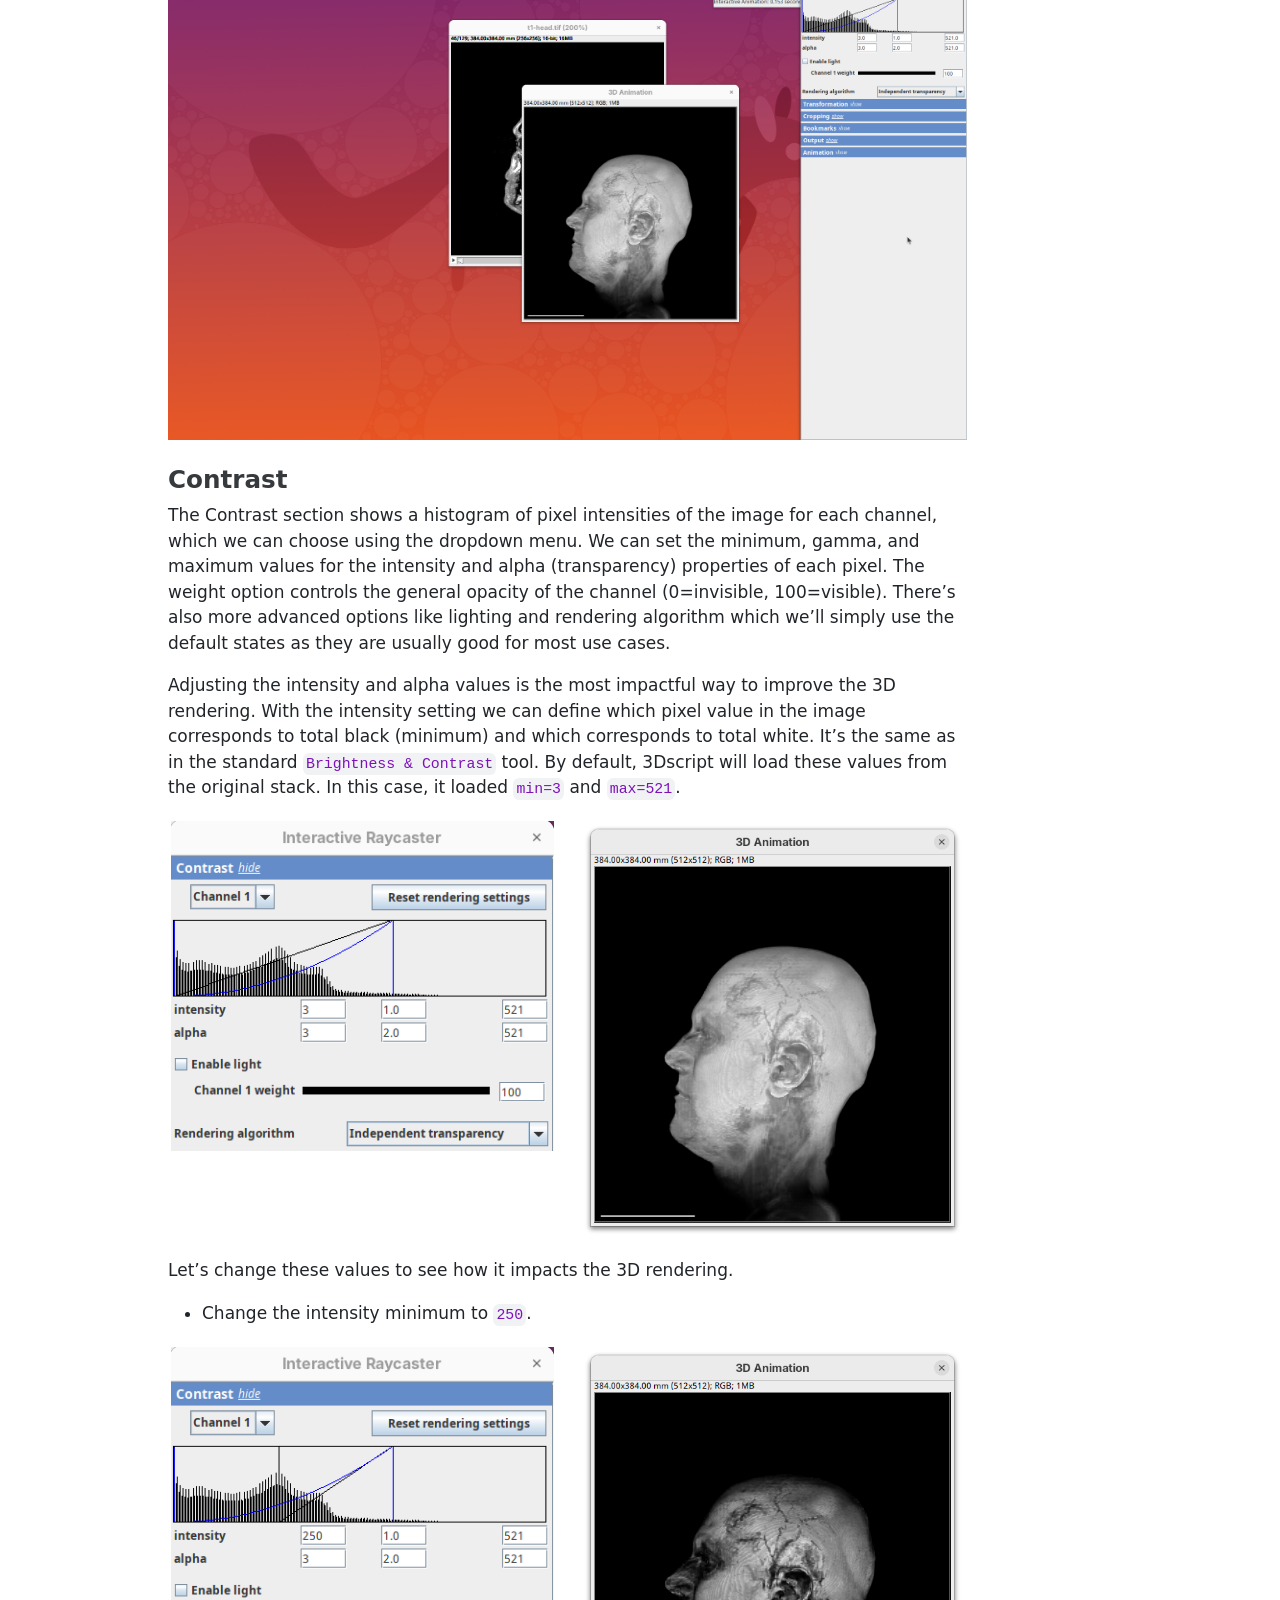
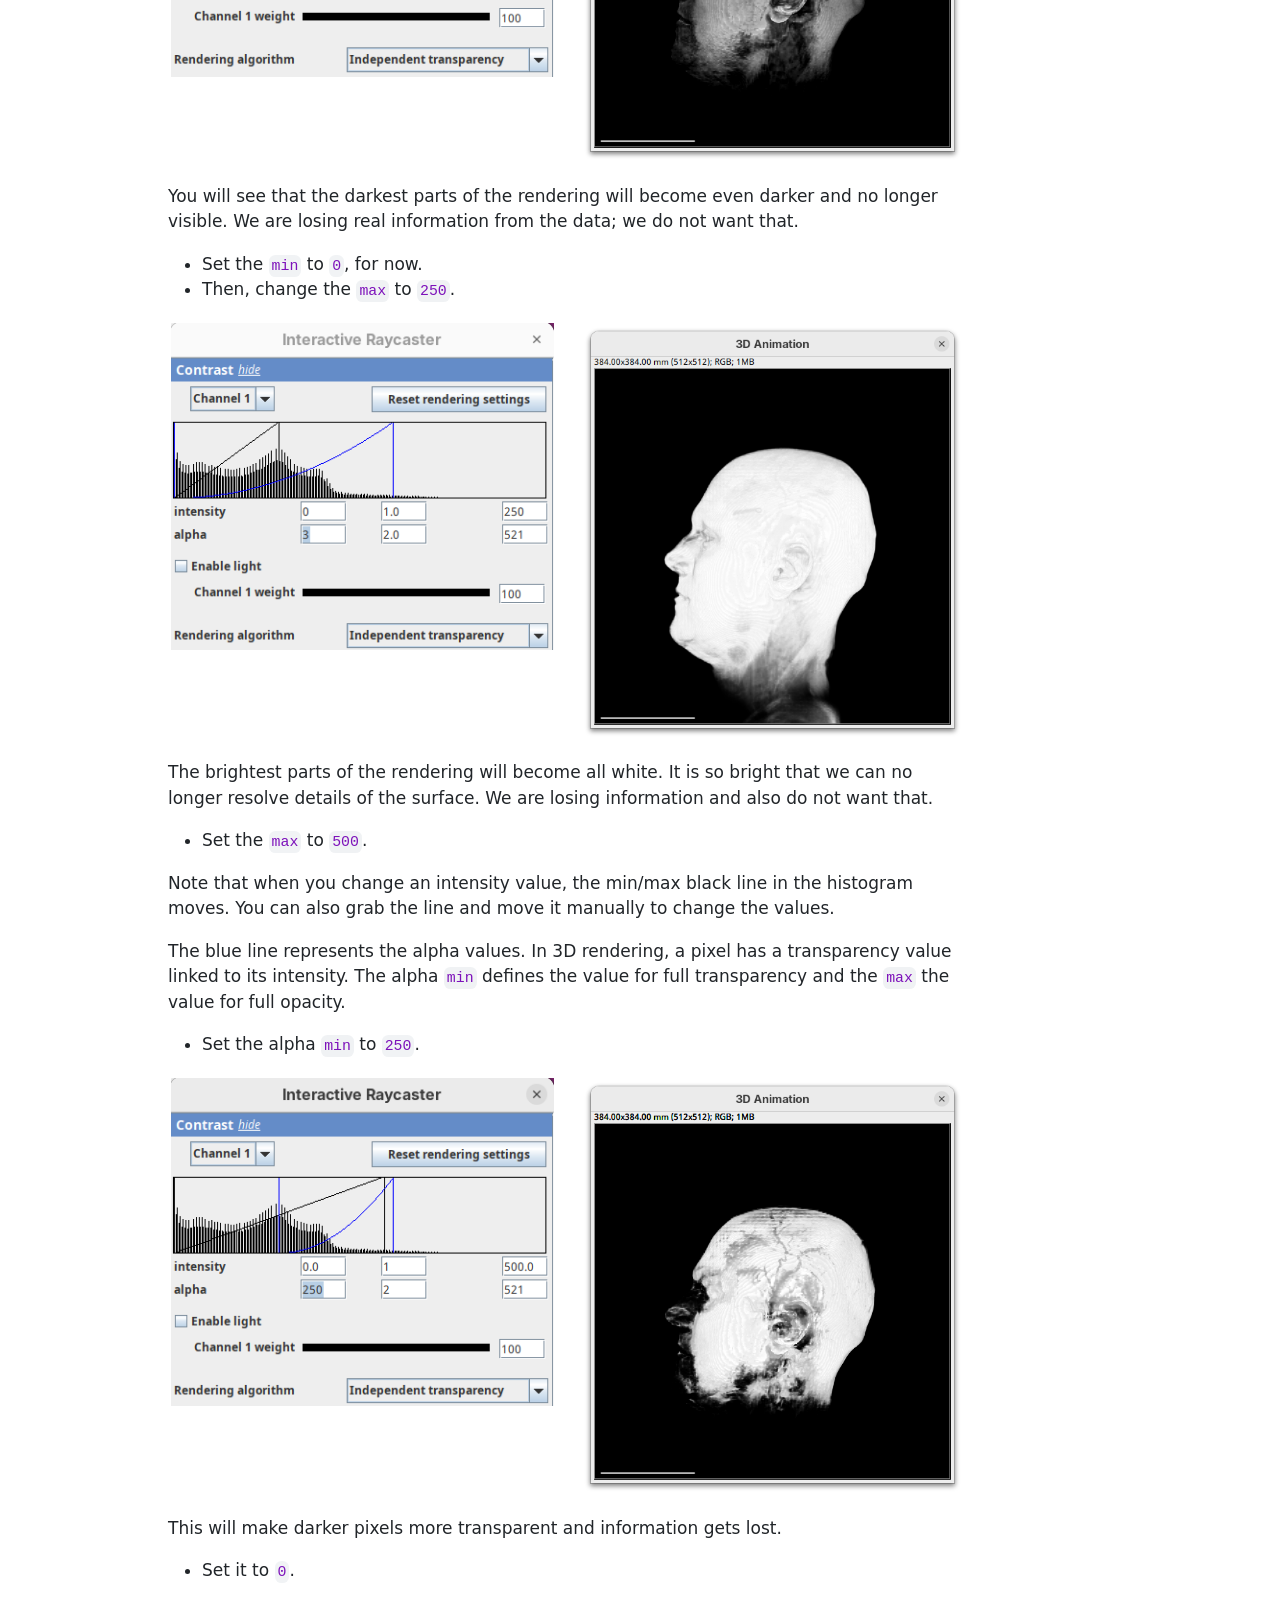
==== commit 192fabdf: "Built site for gh-pages" ====
--- a/index.html
+++ b/index.html
@@ -208,23 +208,23 @@
 <section id="install-fiji" class="level3">
 <h3 class="anchored" data-anchor-id="install-fiji">Install Fiji</h3>
 <ul>
-<li>Go to <a href="https://fiji.sc" class="uri">https://fiji.sc</a>, choose <code>Distribution: Stable</code>, and click the download button</li>
-<li>Copy the downloaded archive to your working directory and unzip it</li>
-<li>Open the <code>Fiji.app</code> directory and double-click on the launcher</li>
-<li>The main window of Fiji will open</li>
+<li>Go to <a href="https://fiji.sc" class="uri">https://fiji.sc</a>, choose <code>Distribution: Stable</code>, and click the download button.</li>
+<li>Copy the downloaded archive to your working directory and unzip it.</li>
+<li>Open the <code>Fiji.app</code> directory and double-click on the launcher.</li>
+<li>The main window of Fiji will open.</li>
 </ul>
 </section>
 <section id="install-3dscript" class="level3">
 <h3 class="anchored" data-anchor-id="install-3dscript">Install 3Dscript</h3>
 <ul>
-<li>Click on <code>Help</code> &gt; <code>Update...</code> and wait</li>
-<li>Click on <code>Manage Update Sites</code></li>
-<li>A list of plugins will open</li>
-<li>Search for <code>3Dscript</code> and click on the checkbox</li>
-<li>Click <code>Apply and Close</code> and then <code>Apply Changes</code></li>
-<li>Wait until the downloads are finished. Then, click <code>OK</code></li>
-<li>Restart Fiji (close it and double-click the launcher)</li>
-<li>Check if <code>3Dscript</code> is installed under <code>Plugins</code> &gt; <code>3Dscript</code></li>
+<li>Click on <code>Help</code> &gt; <code>Update...</code> and wait.</li>
+<li>Click on <code>Manage Update Sites</code>.</li>
+<li>A list of plugins will open.</li>
+<li>Search for <code>3Dscript</code> and click on the checkbox.</li>
+<li>Click <code>Apply and Close</code> and then <code>Apply Changes</code>.</li>
+<li>Wait until the downloads are finished. Then, click <code>OK</code>.</li>
+<li>Restart Fiji (close it and double-click the launcher).</li>
+<li>Check if <code>3Dscript</code> is installed under <code>Plugins</code> &gt; <code>3Dscript</code>.</li>
 <li>You are ready!</li>
 </ul>
 </section>
@@ -240,7 +240,7 @@
 <h2 class="anchored" data-anchor-id="sec-open-dataset">Open dataset</h2>
 <p>We will begin by visualizing an MRI dataset of a human head that is bundled in Fiji.</p>
 <ul>
-<li>Go to <code>File</code> &gt; <code>Open Samples</code> &gt; <code>T1 Head (16-bits)</code></li>
+<li>Go to <code>File</code> &gt; <code>Open Samples</code> &gt; <code>T1 Head (16-bits)</code>.</li>
 </ul>
 <div class="quarto-layout-panel" data-layout-ncol="2">
 <div class="quarto-layout-row">
@@ -253,7 +253,7 @@
 </div>
 </div>
 <ul>
-<li>Increase the zoom to 200% for better visualization</li>
+<li>Increase the zoom to 200% for better visualization.</li>
 </ul>
 <p><a href="media/03-head-zoomed.png" class="lightbox" data-gallery="quarto-lightbox-gallery-3"><img src="media/03-head-zoomed.png" class="img-fluid"></a></p>
 </section>
@@ -261,13 +261,13 @@
 <h2 class="anchored" data-anchor-id="sec-orthogonal-views">Orthogonal Views</h2>
 <p>Orthogonal Views is a tool that shows the optical sections through the orthogonal planes of XY: XZ and YZ. It is an easy and quick way to get a sense of the tridimensionality of your dataset. Whenever I’m opening a dataset for the first time I use Orthogonal Views. To activate it:</p>
 <ul>
-<li>Click on <code>Image</code> &gt; <code>Stacks</code> &gt; <code>Orthogonal Views</code> (or press ctrl+shift+H)</li>
-<li>The XZ and YZ panels will open next to your XY stack</li>
+<li>Click on <code>Image</code> &gt; <code>Stacks</code> &gt; <code>Orthogonal Views</code> (or press <code>Ctrl+Shift+H</code>).</li>
+<li>The XZ and YZ panels will open next to your XY stack.</li>
 </ul>
 <p><a href="media/04-ortho-views.png" class="lightbox" data-gallery="quarto-lightbox-gallery-4"><img src="media/04-ortho-views.png" class="img-fluid"></a></p>
 <ul>
-<li>The yellow lines are synchronized between the panels</li>
-<li>Click around the different parts of the head to inspect the same position under different angles</li>
+<li>The yellow lines are synchronized between the panels.</li>
+<li>Click around the different parts of the head to inspect the same position under different angles.</li>
 </ul>
 <div class="quarto-layout-panel" data-layout-ncol="2">
 <div class="quarto-layout-row">
@@ -290,7 +290,7 @@
 <p><a href="media/07-volume-viewer.png" class="lightbox" data-gallery="quarto-lightbox-gallery-7"><img src="media/07-volume-viewer.png" class="img-fluid"></a></p>
 <ul>
 <li>Click around and move the sample to see optical sections from different angles.</li>
-<li>Then, activate the <code>Volume</code> mode to render the sample’s surface in 3D and explore it as well, playing with the different rendering parameters</li>
+<li>Then, activate the <code>Volume</code> mode to render the sample’s surface in 3D and explore it as well, playing with the different rendering parameters.</li>
 </ul>
 <div class="quarto-layout-panel" data-layout-ncol="2">
 <div class="quarto-layout-row">
@@ -306,33 +306,33 @@
 </section>
 <section id="sec-bigdata-viewer" class="level2">
 <h2 class="anchored" data-anchor-id="sec-bigdata-viewer">BigDataViewer</h2>
-<p>BigDataViewer <span class="citation" data-cites="Pietzsch2015-md">(<a href="#ref-Pietzsch2015-md" role="doc-biblioref">Pietzsch et al. 2015</a>)</span> is one of the most important tools for visualizing large, multidimensional datasets. It provides a simple and intuitive interface and shortcuts to swiftly navigate through your sample even in a regular laptop. This is possible because of the underlying file format used by the BigDataViewer: the XML/HDF5 combo. Therefore, before opening the plugin, we must convert our dataset.</p>
-<ul>
-<li>Go to <code>Plugins</code> &gt; <code>BigDataViewer</code> &gt; <code>Export Current Image as XML/HDF5</code></li>
+<p>BigDataViewer <span class="citation" data-cites="Pietzsch2015-md">(<a href="#ref-Pietzsch2015-md" role="doc-biblioref">Pietzsch et al. 2015</a>)</span> is one of the most important tools for visualizing large, multidimensional datasets. It provides a simple and intuitive interface and shortcuts to swiftly navigate through your sample even on a regular laptop. This is possible because of the underlying file format used by BigDataViewer: the XML/HDF5 combo. Therefore, before opening the plugin, we must convert our dataset.</p>
+<ul>
+<li>Go to <code>Plugins</code> &gt; <code>BigDataViewer</code> &gt; <code>Export Current Image as XML/HDF5</code>.</li>
 </ul>
 <p><a href="media/10-bdv-export.png" class="lightbox" data-gallery="quarto-lightbox-gallery-10"><img src="media/10-bdv-export.png" class="img-fluid"></a></p>
 <p>A dialog with export options will open.</p>
 <ul>
-<li>Under <code>Export path</code>, click on <code>Browse</code> to select the output directory for <code>t1-head.xml</code></li>
+<li>Under <code>Export path</code>, click on <code>Browse</code> to select the output directory for <code>t1-head.xml</code>.</li>
 </ul>
 <p><a href="media/11-bdv-path.png" class="lightbox" data-gallery="quarto-lightbox-gallery-11"><img src="media/11-bdv-path.png" class="img-fluid"></a></p>
 <p>The export process will start. Since this is a small dataset, it’ll be fast. But, for large datasets, this can take hours.</p>
-<p>When done, you will find two new files in your working directory: <code>t1-head.xml</code> and <code>t1-head.h5</code></p>
+<p>When done, you will find two new files in your working directory: <code>t1-head.xml</code> and <code>t1-head.h5</code>.</p>
 <p><a href="media/12-bdv-files.png" class="lightbox" data-gallery="quarto-lightbox-gallery-12"><img src="media/12-bdv-files.png" class="img-fluid"></a></p>
 <p>The XML file stores metadata information about the image. The HDF5 file stores actual image data. These two files will always be in a pair. To open the XML/HDF5:</p>
 <ul>
-<li>Go to <code>Plugins</code> &gt; <code>BigDataViewer</code> &gt; <code>Open XML/HDF5</code> and select the <code>t1-head.xml</code></li>
+<li>Go to <code>Plugins</code> &gt; <code>BigDataViewer</code> &gt; <code>Open XML/HDF5</code> and select the <code>t1-head.xml</code>.</li>
 </ul>
 <p><a href="media/13-bdv-open.png" class="lightbox" data-gallery="quarto-lightbox-gallery-13"><img src="media/13-bdv-open.png" class="img-fluid"></a></p>
 <p>The BigDataViewer interface will open showing an optical section of the head sample.</p>
 <p><a href="media/14-bdv-interface.png" class="lightbox" data-gallery="quarto-lightbox-gallery-14"><img src="media/14-bdv-interface.png" class="img-fluid"></a></p>
-<p>Getting familiar with the BigDataViewer is an essential skill for navigating large 3D datasets. It’ll also be important for the multiview registration pipeline. So, take the time to learn the basic commands and shortcuts. It is nicely intuitive. The <a href="https://imagej.net/plugins/bdv/">BigDataViewer’s page</a> on the <a href="https://imagej.net">ImageJ Docs</a> has the official documentation and we can also go to <code>Help</code> &gt; <code>Show Help</code> for an up-to-date overview.</p>
+<p>Getting familiar with BigDataViewer is an essential skill for navigating large 3D datasets. It’ll also be important for the multiview registration pipeline. So, take the time to learn the basic commands and shortcuts. It is nicely intuitive. The <a href="https://imagej.net/plugins/bdv/">BigDataViewer’s page</a> on the <a href="https://imagej.net">ImageJ Docs</a> has the official documentation and we can also go to <code>Help</code> &gt; <code>Show Help</code> for an up-to-date overview.</p>
 <p>Some of the movements to try:</p>
 <ul>
-<li><code>left+click+drag</code>: turn the sample around the mouse pointer at any arbitrary angle.</li>
-<li><code>right+click+drag</code>: move the sample in the XY plane (of the view).</li>
-<li><code>scroll</code>: move through the Z plane (of the view). Use shift+scroll to move fast.</li>
-<li><code>ctrl+shift+scroll</code>: zoom in or out.</li>
+<li><code>Left-click and drag</code>: turn the sample around the mouse pointer at any arbitrary angle.</li>
+<li><code>Right-click and drag</code>: move the sample in the XY plane (of the view).</li>
+<li><code>Scroll</code>: move through the Z plane (of the view). Use <code>Shift+Scroll</code> to move fast.</li>
+<li><code>Ctrl+Shift+Scroll</code>: zoom in or out.</li>
 </ul>
 <div class="quarto-layout-panel" data-layout-ncol="4">
 <div class="quarto-layout-row">
@@ -372,9 +372,9 @@
 </div>
 <p>But, most importantly, are the commands to put your sample back to its original orientation or along any of the original dimension axes:</p>
 <ul>
-<li><code>shift+z</code>: orient the sample on the XY plane.</li>
-<li><code>shift+x</code>: orient the sample on the ZY plane.</li>
-<li><code>shift+y</code>: orient the sample on the ZX plane.</li>
+<li><code>Shift+Z</code>: orient the sample on the XY plane.</li>
+<li><code>Shift+X</code>: orient the sample on the ZY plane.</li>
+<li><code>Shift+Y</code>: orient the sample on the ZX plane.</li>
 </ul>
 <div class="quarto-layout-panel" data-layout-ncol="3">
 <div class="quarto-layout-row">
@@ -404,7 +404,7 @@
 </div>
 </div>
 </div>
-<p>Finally, a visual tip. The default interpolation between image slices is <code>nearest-neighbors</code>. Press <code>i</code> to activate the <code>tri-linear</code> interpolation to obtain a much smoother (and improved) data visualization.</p>
+<p>Finally, a visual tip. The default interpolation between image slices is <code>nearest-neighbors</code>. Press <code>I</code> to activate the <code>tri-linear</code> interpolation to obtain a much smoother (and improved) data visualization.</p>
 <div class="quarto-layout-panel" data-layout-ncol="2">
 <div class="quarto-layout-row">
 <div class="quarto-layout-cell" style="flex-basis: 50.0%;justify-content: flex-start;">
@@ -430,7 +430,7 @@
 <h2 class="anchored" data-anchor-id="sec-threed-project">3D Project</h2>
 <p>This is a simple tool to quickly generate a 3D animation (e.g., 360-degree rotation) from an image stack. There are basic parameters for adjusting the rendering, like projection method and opacity, and for controlling the animation. There’s only a bit of <a href="https://imagej.net/imaging/z-functions#3d-project">documentation</a>. To try:</p>
 <ul>
-<li>Go to <code>Image</code> &gt; <code>Stacks</code> &gt; <code>3D Project...</code> and click <code>OK</code> to generate a basic animation</li>
+<li>Go to <code>Image</code> &gt; <code>Stacks</code> &gt; <code>3D Project...</code> and click <code>OK</code> to generate a basic animation.</li>
 </ul>
 <p><a href="media/24-3d-project.png" class="lightbox" data-gallery="quarto-lightbox-gallery-24"><img src="media/24-3d-project.png" class="img-fluid"></a></p>
 <p>As noticeable above, 3D Project doesn’t do so well with our MRI dataset. However, it works OK for fluorescent microscopy images, so I encourage you to try with other datasets in the future.</p>
@@ -440,12 +440,12 @@
 <p>The 3D Viewer <span class="citation" data-cites="Schmid2010-ep">(<a href="#ref-Schmid2010-ep" role="doc-biblioref">Schmid et al. 2010</a>)</span> is a 3D visualization plugin bundled in Fiji. It has been the default 3D rendering engine for many years and provides a good starting point for visualizing and interacting with 3D images. The interface provides some rendering and animation options, but it is possible to create more advanced visualizations and animations with code. For more details, please consult the <a href="https://imagej.net/plugins/3d-viewer/">documentation</a>.</p>
 <p>Here, we’ll only open our dataset with 3D Viewer for visualization.</p>
 <ul>
-<li>Go to <code>Plugins</code> &gt; <code>3D Viewer</code></li>
+<li>Go to <code>Plugins</code> &gt; <code>3D Viewer</code>.</li>
 </ul>
 <p><a href="media/25-3dviewer-open.png" class="lightbox" data-gallery="quarto-lightbox-gallery-25"><img src="media/25-3dviewer-open.png" class="img-fluid"></a></p>
-<p>An import dialog will open. In addition, to the image field itself, pay attention to the <code>Resampling factor</code> parameter. The default is 2, which means 2x downsampling of the original stack. Always downsample at least 2x because 3D Viewer will crash when trying to open large datasets.</p>
-<ul>
-<li>Click <code>OK</code> on the options dialog and when asked about converting to 8-bit</li>
+<p>An import dialog will open. In addition to the image field itself, pay attention to the <code>Resampling factor</code> parameter. The default is 2, which means 2x downsampling of the original stack. Always downsample at least 2x because 3D Viewer will crash when trying to open large datasets.</p>
+<ul>
+<li>Click <code>OK</code> on the options dialog and when asked about converting to 8-bit.</li>
 </ul>
 <div class="quarto-layout-panel" data-layout-ncol="2">
 <div class="quarto-layout-row">
@@ -474,22 +474,23 @@
 </section>
 <section id="sec-bigvolume-browser" class="level2">
 <h2 class="anchored" data-anchor-id="sec-bigvolume-browser">BigVolumeBrowser</h2>
-<p>BigVolumeBrowser is a Fiji plugin to render and interact with 3D data. It’s a fork of the unreleased BigVolumeViewer (a BigDataViewer cousin). The project is being actively developed and seems to have a <a href="https://github.com/UU-cellbiology/bigvolumebrowser/wiki">good documentation</a> already. It’s a good candidate for some testing and for keeping an eye in the future. However, we’ll not cover it in this tutorial as it’s simply too recent.</p>
+<p>BigVolumeBrowser is a Fiji plugin to render and interact with 3D data. It’s a fork of the unreleased BigVolumeViewer (a BigDataViewer cousin). The project is being actively developed and seems to have <a href="https://github.com/UU-cellbiology/bigvolumebrowser/wiki">good documentation</a> already. It’s a good candidate for some testing and for keeping an eye on in the future. However, we’ll not cover it in this tutorial as it’s simply too recent.</p>
 </section>
 <section id="sec-threedscript" class="level2">
 <h2 class="anchored" data-anchor-id="sec-threedscript">3Dscript</h2>
-<p>3Dscript is a GPU-accelerated Fiji plugin to generate animations of 3D/4D data <span class="citation" data-cites="Schmid2019-bm">(<a href="#ref-Schmid2019-bm" role="doc-biblioref">Schmid et al. 2019</a>)</span>. It supports stacks with multiple channels and timepoints, has several options to control the rendering appearance, allows custom transformations and cropping of the data, and generates animations using natural language. The latter is specially useful to have precise control over the animation. Once properly installed, 3Dscript is incredibly fast to generate the animations and doesn’t require a lot of RAM as the datasets can be opened as virtual stacks (more about this below).</p>
-<p>To get start, make sure the head dataset is still open.</p>
-<ul>
-<li>Go to <code>Plugins</code> &gt; <code>3Dscript</code> &gt; <code>Interactive Animation</code></li>
+<p><a href="https://bene51.github.io/3Dscript/">3Dscript</a> is a GPU-accelerated Fiji plugin to generate animations of 3D/4D data <span class="citation" data-cites="Schmid2019-bm">(<a href="#ref-Schmid2019-bm" role="doc-biblioref">Schmid et al. 2019</a>)</span>. It supports stacks with multiple channels and timepoints, has several options to control the rendering appearance, allows custom transformations and cropping of the data, and generates animations using a natural language, which is great to have precise control over the animation. 3Dscript is also incredibly fast to generate the animations and doesn’t require a lot of memory since the datasets can be opened as virtual stacks (more about this below).</p>
+<p>This tutorial covers the basics for generating animations for 3D and 4D datasets. For more detailed information and documentation please refer to <a href="https://github.com/bene51/3Dscript/wiki">3Dscript’s wiki</a>.</p>
+<p>To get started, make sure the head dataset is still open.</p>
+<ul>
+<li>Go to <code>Plugins</code> &gt; <code>3Dscript</code> &gt; <code>Interactive Animation</code>.</li>
 </ul>
 <p><a href="media/30-3dscript-open.png" class="lightbox" data-gallery="quarto-lightbox-gallery-30"><img src="media/30-3dscript-open.png" class="img-fluid"></a></p>
 <p>Two new windows will open: <code>3D Animation</code> with the initial rendering of the data and <code>Interactive Raycaster</code> with all the fields to control the rendering parameters.</p>
 <p><a href="media/31-3dscript-windows.png" class="lightbox" data-gallery="quarto-lightbox-gallery-31"><img src="media/31-3dscript-windows.png" class="img-fluid"></a></p>
 <section id="contrast" class="level3">
 <h3 class="anchored" data-anchor-id="contrast">Contrast</h3>
-<p>The Contrast section shows a histogram of pixel intensities of the image for each channel, which we can choose using the dropdown menu. We can set the minimum, gamma, and maximum values for the intensity and alpha (transparency) properties of each pixel. The weight option controls the general opacity of the channel (0=invisible, 100=visible). There’s also more advanced options like lighting and rendering algorithm which we’ll simply use the default states as it is usually good for most of the use cases.</p>
-<p>Adjusting the intensity and alpha values is the most impactful way to improve the 3D rendering. With the intensity setting we can define which pixel value in the image corresponds to total black (minimum) and which corresponds to total white. It’s the same as in the standard <code>Brightness &amp; Contrast</code> tool. By default, 3Dscript will load these values from the original stack. In this case, it loaded min=3 and max=521.</p>
+<p>The Contrast section shows a histogram of pixel intensities of the image for each channel, which we can choose using the dropdown menu. We can set the minimum, gamma, and maximum values for the intensity and alpha (transparency) properties of each pixel. The weight option controls the general opacity of the channel (0=invisible, 100=visible). There’s also more advanced options like lighting and rendering algorithm which we’ll simply use the default states as they are usually good for most use cases.</p>
+<p>Adjusting the intensity and alpha values is the most impactful way to improve the 3D rendering. With the intensity setting we can define which pixel value in the image corresponds to total black (minimum) and which corresponds to total white. It’s the same as in the standard <code>Brightness &amp; Contrast</code> tool. By default, 3Dscript will load these values from the original stack. In this case, it loaded <code>min=3</code> and <code>max=521</code>.</p>
 <div class="quarto-layout-panel" data-layout-ncol="2">
 <div class="quarto-layout-row">
 <div class="quarto-layout-cell" style="flex-basis: 50.0%;justify-content: center;">
@@ -502,7 +503,7 @@
 </div>
 <p>Let’s change these values to see how it impacts the 3D rendering.</p>
 <ul>
-<li>Change the intensity minimum to 250</li>
+<li>Change the intensity minimum to <code>250</code>.</li>
 </ul>
 <div class="quarto-layout-panel" data-layout-ncol="2">
 <div class="quarto-layout-row">
@@ -516,8 +517,8 @@
 </div>
 <p>You will see that the darkest parts of the rendering will become even darker and no longer visible. We are losing real information from the data; we do not want that.</p>
 <ul>
-<li>Set the min to 0, for now.</li>
-<li>Then, change the max to 250.</li>
+<li>Set the <code>min</code> to <code>0</code>, for now.</li>
+<li>Then, change the <code>max</code> to <code>250</code>.</li>
 </ul>
 <div class="quarto-layout-panel" data-layout-ncol="2">
 <div class="quarto-layout-row">
@@ -531,12 +532,12 @@
 </div>
 <p>The brightest parts of the rendering will become all white. It is so bright that we can no longer resolve details of the surface. We are losing information and also do not want that.</p>
 <ul>
-<li>Set the max to 500.</li>
-</ul>
-<p>Note that when you change a intensity value, the min/max black line in the histogram moves. You can also grab the line and move the line manually to change the values.</p>
-<p>The blue line represents the alpha values. In 3D rendering, a pixel has a transparency value linked to its intensity. The alpha min defines the value for full transparency and the max the value for full opacity.</p>
-<ul>
-<li>Set the alpha min to 250.</li>
+<li>Set the <code>max</code> to <code>500</code>.</li>
+</ul>
+<p>Note that when you change an intensity value, the min/max black line in the histogram moves. You can also grab the line and move it manually to change the values.</p>
+<p>The blue line represents the alpha values. In 3D rendering, a pixel has a transparency value linked to its intensity. The alpha <code>min</code> defines the value for full transparency and the <code>max</code> the value for full opacity.</p>
+<ul>
+<li>Set the alpha <code>min</code> to <code>250</code>.</li>
 </ul>
 <div class="quarto-layout-panel" data-layout-ncol="2">
 <div class="quarto-layout-row">
@@ -550,7 +551,7 @@
 </div>
 <p>This will make darker pixels more transparent and information gets lost.</p>
 <ul>
-<li>Set it to 0.</li>
+<li>Set it to <code>0</code>.</li>
 </ul>
 <div class="quarto-layout-panel" data-layout-ncol="2">
 <div class="quarto-layout-row">
@@ -562,9 +563,9 @@
 </div>
 </div>
 </div>
-<p>By default 3Dscript sets the gamma value of alpha to 2.0. That’s a good default for fluorescence microscopy (see the next dataset below), but since this is MRI data, we need to tweak it a little different.</p>
-<ul>
-<li>Set the alpha gamma value to 1.0.</li>
+<p>By default 3Dscript sets the gamma value of alpha to <code>2.0</code>. That’s a good default for fluorescence microscopy (see the next dataset below), but since this is MRI data, we need to tweak it a little differently.</p>
+<ul>
+<li>Set the alpha gamma value to <code>1.0</code>.</li>
 </ul>
 <div class="quarto-layout-panel" data-layout-ncol="2">
 <div class="quarto-layout-row">
@@ -578,7 +579,7 @@
 </div>
 <p>Note that this improves the visualization as the head’s surface becomes better visible.</p>
 <ul>
-<li>Now set the alpha max to 250.</li>
+<li>Now set the alpha <code>max</code> to <code>250</code>.</li>
 </ul>
 <div class="quarto-layout-panel" data-layout-ncol="2">
 <div class="quarto-layout-row">
@@ -592,7 +593,7 @@
 </div>
 <p>The surface will become even more solid because we are defining that pixels that have a value above 250 will be fully opaque.</p>
 <ul>
-<li>To compare, set alpha max to 5000.</li>
+<li>To compare, set alpha <code>max</code> to <code>5000</code>.</li>
 </ul>
 <div class="quarto-layout-panel" data-layout-ncol="2">
 <div class="quarto-layout-row">
@@ -606,7 +607,7 @@
 </div>
 <p>You will notice that the sample will become more transparent. Even the brain inside the skull will be visible.</p>
 <ul>
-<li>Set alpha max back to 500</li>
+<li>Set alpha <code>max</code> back to <code>500</code>.</li>
 </ul>
 <div class="quarto-layout-panel" data-layout-ncol="2">
 <div class="quarto-layout-row">
@@ -618,7 +619,7 @@
 </div>
 </div>
 </div>
-<p>Generally, setting the intensity and alpha to the same values is a good sane start for optimizing the rendering.</p>
+<p>Generally, setting the intensity and alpha to the same values is a good starting point for optimizing the rendering.</p>
 </section>
 <section id="transformation" class="level3">
 <h3 class="anchored" data-anchor-id="transformation">Transformation</h3>
@@ -629,7 +630,7 @@
 <p><a href="media/50-transform-click.png" class="lightbox" data-gallery="quarto-lightbox-gallery-50"><img src="media/50-transform-click.png" class="img-fluid"></a></p>
 <p>That’s a great way to see your sample from different angles. And note that the values in the Transformation panel get updated every time you move the sample interactively. In this way you can roughly position the sample and then check and update the precise values for the target transformation.</p>
 <ul>
-<li>Press <code>Reset</code> and change the <code>Rotation Y</code> to 180 to look at the right side of the head</li>
+<li>Press <code>Reset</code> and change the <code>Rotation Y</code> to <code>180</code> to look at the right side of the head.</li>
 </ul>
 <div class="quarto-layout-panel" data-layout-ncol="2">
 <div class="quarto-layout-row">
@@ -642,7 +643,7 @@
 </div>
 </div>
 <ul>
-<li>Now change <code>Scale</code> to 5 and <code>Translation X</code> to -500 to focus on the nose</li>
+<li>Now change <code>Scale</code> to <code>5</code> and <code>Translation X</code> to <code>-500</code> to focus on the nose.</li>
 </ul>
 <div class="quarto-layout-panel" data-layout-ncol="2">
 <div class="quarto-layout-row">
@@ -655,18 +656,18 @@
 </div>
 </div>
 <ul>
-<li>Press Reset to return the sample to its original position</li>
+<li>Press <code>Reset</code> to return the sample to its original position.</li>
 </ul>
 </section>
 <section id="cropping" class="level3">
 <h3 class="anchored" data-anchor-id="cropping">Cropping</h3>
 <p>Another useful 3Dscript option is the ability to crop the bounding box to show the inside of the sample. We can do it in the XYZ directions or in the near/far axis, defined from the user point of view.</p>
 <ul>
-<li>Set the Z range minimum value to 60 (you can also drag the slider) to slice the sample through the Z axis.</li>
+<li>Set the Z range minimum value to <code>60</code> (you can also drag the slider) to slice the sample through the Z axis.</li>
 </ul>
 <p><a href="media/55-cropz-min.png" class="lightbox" data-gallery="quarto-lightbox-gallery-55"><img src="media/55-cropz-min.png" class="img-fluid"></a></p>
 <ul>
-<li>Now rotate the sample to see the cropped region from other angles</li>
+<li>Now rotate the sample to see the cropped region from other angles.</li>
 </ul>
 <div class="quarto-layout-panel" data-layout-ncol="2">
 <div class="quarto-layout-row">
@@ -679,37 +680,36 @@
 </div>
 </div>
 <ul>
-<li>Set the Y range min to 125 and rotate around</li>
+<li>Set the Y range <code>min</code> to <code>125</code> and rotate around.</li>
 </ul>
 <p><a href="media/58-transform-wild.png" class="lightbox" data-gallery="quarto-lightbox-gallery-58"><img src="media/58-transform-wild.png" class="img-fluid"></a></p>
 <ul>
-<li>Finally, reset the position and cropping parameters and set the Near/Far minimum to 0</li>
-</ul>
-<p>and move the sample around to see the dynamic reslice of the sample with this cropping parameter</p>
+<li>Finally, reset the position and cropping parameters and set the Near/Far minimum to <code>0</code> and move the sample around to see the dynamic reslice of the sample with this cropping parameter.</li>
+</ul>
 <p><a href="media/59-transform-near.png" class="lightbox" data-gallery="quarto-lightbox-gallery-59"><img src="media/59-transform-near.png" class="img-fluid"></a></p>
 <ul>
-<li>Reset transformations and cropping parameters</li>
+<li>Reset transformations and cropping parameters.</li>
 </ul>
 </section>
 <section id="bookmark" class="level3">
 <h3 class="anchored" data-anchor-id="bookmark">Bookmark</h3>
 <p>3Dscript allows you to bookmark a view for later inspection. Add the current Contrast, Transformation, and Cropping parameters to the bookmark.</p>
 <ul>
-<li>For that, simply click on the green icon</li>
+<li>For that, simply click on the green icon.</li>
 </ul>
 <p><a href="media/60-transform-bookmark.png" class="lightbox" data-gallery="quarto-lightbox-gallery-60"><img src="media/60-transform-bookmark.png" class="img-fluid"></a></p>
 </section>
 <section id="output" class="level3">
 <h3 class="anchored" data-anchor-id="output">Output</h3>
-<p>This panel last panel defines the dimensions of the output animation. By default it uses the original stack dimensions.</p>
+<p>This last panel defines the dimensions of the output animation. By default it uses the original stack dimensions.</p>
 <p><a href="media/61-transform-outbox.png" class="lightbox" data-gallery="quarto-lightbox-gallery-61"><img src="media/61-transform-outbox.png" class="img-fluid"></a></p>
-<p>You can also define if the bounding box or the scale bar will be visible (enabled by default)</p>
+<p>You can also define if the bounding box or the scale bar will be visible (enabled by default).</p>
 </section>
 <section id="animation-3d" class="level3">
 <h3 class="anchored" data-anchor-id="animation-3d">Animation 3D</h3>
 <p>Now that we learned the basics of setting up the rendering and view parameters, we can start generating animations of the data.</p>
 <ul>
-<li>Click on the <code>Animation</code> section and on the <code>Start text-based animation editor</code> button</li>
+<li>Click on the <code>Animation</code> section and on the <code>Start text-based animation editor</code> button.</li>
 </ul>
 <p><a href="media/62-animation-button.png" class="lightbox" data-gallery="quarto-lightbox-gallery-62"><img src="media/62-animation-button.png" class="img-fluid"></a></p>
 <p>This will open a special editor window for writing the animation script.</p>
@@ -723,9 +723,9 @@
 <li>Type <code>f</code>. The editor will autocomplete with <code>From frame &lt;frame&gt;</code>.</li>
 <li>Type <code>0</code> and space. The autocomplete will fill with <code>From frame 0 to frame &lt;frame&gt;</code>.</li>
 <li>Type <code>9</code> and space. The autocomplete will show a dropdown menu with several options (<code>rotate by</code>, <code>translate</code>, <code>zoom by a factor of</code>, <code>reset transformation</code>, and <code>change</code>).</li>
-<li>Choose <code>rotate by</code> and press <code>TAB</code>. The autocomplete will show <code>From frame 0 to frame 9 rotate by &lt;degrees&gt;</code></li>
+<li>Choose <code>rotate by</code> and press <code>Tab</code>. The autocomplete will show <code>From frame 0 to frame 9 rotate by &lt;degrees&gt;</code>.</li>
 <li>Type <code>360</code> and space. The sentence will be <code>From frame 0 to frame 9 rotate by 360 degrees</code> and a dropdown will show the options <code>horizontally</code>, <code>vertically</code>, and <code>around</code>.</li>
-<li>Choose <code>horizontally</code> and on the next menu choose <code>(none)</code></li>
+<li>Choose <code>horizontally</code> and on the next menu choose <code>(none)</code>.</li>
 </ul>
 <div class="quarto-layout-panel" data-layout-ncol="2">
 <div class="quarto-layout-row">
@@ -740,9 +740,9 @@
 <p>We have our first animation script and it’s just this single sentence:</p>
 <div class="code-copy-outer-scaffold"><div class="sourceCode" id="cb1"><pre class="sourceCode default code-with-copy"><code class="sourceCode default"><span id="cb1-1"><a href="#cb1-1" aria-hidden="true" tabindex="-1"></a>From frame 0 to frame 9 rotate by 360 degrees horizontally</span></code></pre></div><button title="Copy to Clipboard" class="code-copy-button"><i class="bi"></i></button></div>
 <ul>
-<li>Press <code>Run</code></li>
-</ul>
-<p>A new window will show up with an image stack of 10 frames containing the generated animation</p>
+<li>Press <code>Run</code>.</li>
+</ul>
+<p>A new window will show up with an image stack of 10 frames containing the generated animation.</p>
 <p><a href="media/66-animation-first.png" class="lightbox" data-gallery="quarto-lightbox-gallery-66"><img src="media/66-animation-first.png" class="img-fluid"></a></p>
 <ul>
 <li>Press play or &nbsp;and watch the head turn 360 degrees during these 10 frames.</li>
@@ -753,7 +753,7 @@
 <h4 class="anchored" data-anchor-id="make-it-smoother">Make it smoother</h4>
 <p>Our first animation is cool, but a bit jumpy. To make it smoother we can add more frames.</p>
 <ul>
-<li>Change the final frame from 9 to 35, so that the animation will have 36 frames in total</li>
+<li>Change the final frame from <code>9</code> to <code>35</code>, so that the animation will have 36 frames in total.</li>
 </ul>
 <p><a href="media/67-animation-smoother.png" class="lightbox" data-gallery="quarto-lightbox-gallery-67"><img src="media/67-animation-smoother.png" class="img-fluid"></a></p>
 <p>Now each frame rotates by 1 degree and the animation is much smoother.</p>
@@ -762,11 +762,11 @@
 <h4 class="anchored" data-anchor-id="add-easing">Add easing</h4>
 <p>The standard animation creates a linear rotation; every frame turns a fixed number of degrees. 3Dscript can add easing to create non-linear transitions by accelerating or decelerating the rotation.</p>
 <ul>
-<li>Type <code>ease</code> at the end of the script sentence</li>
-</ul>
-<div class="code-copy-outer-scaffold"><div class="sourceCode" id="cb2"><pre class="sourceCode default code-with-copy"><code class="sourceCode default"><span id="cb2-1"><a href="#cb2-1" aria-hidden="true" tabindex="-1"></a>From frame 0 to frame 35 rotate by 360 degrees horizontally</span></code></pre></div><button title="Copy to Clipboard" class="code-copy-button"><i class="bi"></i></button></div>
-<ul>
-<li>Then, press <code>Run</code></li>
+<li>Type <code>ease</code> at the end of the script sentence:</li>
+</ul>
+<div class="code-copy-outer-scaffold"><div class="sourceCode" id="cb2"><pre class="sourceCode default code-with-copy"><code class="sourceCode default"><span id="cb2-1"><a href="#cb2-1" aria-hidden="true" tabindex="-1"></a>From frame 0 to frame 35 rotate by 360 degrees horizontally ease</span></code></pre></div><button title="Copy to Clipboard" class="code-copy-button"><i class="bi"></i></button></div>
+<ul>
+<li>Then, press <code>Run</code>.</li>
 </ul>
 <div class="quarto-layout-panel" data-layout-ncol="2">
 <div class="quarto-layout-row">
@@ -812,13 +812,13 @@
 <h4 class="anchored" data-anchor-id="animate-cropping">Animate cropping</h4>
 <p>Let’s add a couple more commands below our rotation sentence. We want that, after the 360 degree rotation, the animation slices through the head to show the tissues inside. For that, we can change the cropping parameters to control the position of the bounding box during the animation.</p>
 <ul>
-<li>After the first sentence, write the two commands as shown below</li>
+<li>After the first sentence, write the two commands as shown below:</li>
 </ul>
 <div class="code-copy-outer-scaffold"><div class="sourceCode" id="cb3"><pre class="sourceCode default code-with-copy"><code class="sourceCode default"><span id="cb3-1"><a href="#cb3-1" aria-hidden="true" tabindex="-1"></a>From frame 0 to frame 35 rotate by 360 degrees horizontally</span>
 <span id="cb3-2"><a href="#cb3-2" aria-hidden="true" tabindex="-1"></a>From frame 36 to frame 71 change channel 1 bounding box min z to 60</span>
 <span id="cb3-3"><a href="#cb3-3" aria-hidden="true" tabindex="-1"></a>From frame 72 to frame 99 change channel 1 bounding box min z to 0</span></code></pre></div><button title="Copy to Clipboard" class="code-copy-button"><i class="bi"></i></button></div>
 <ul>
-<li>Press <code>Run</code></li>
+<li>Press <code>Run</code>.</li>
 </ul>
 <div class="quarto-layout-panel" data-layout-ncol="4">
 <div class="quarto-layout-row">
@@ -850,13 +850,13 @@
 </div>
 </div>
 </div>
-<p>The script is saying to rotate 360 degrees horizontally, as before, set the Z range minimum to 60 (roughly half way through the sample) for about 30 frames, and then set the Z range minimum back to 0 in the subsequent 30 frames. And that’s what we get.</p>
+<p>The script is saying to rotate 360 degrees horizontally, as before, set the Z range minimum to 60 (roughly halfway through the sample) for about 30 frames, and then set the Z range minimum back to 0 in the subsequent 30 frames. And that’s what we get.</p>
 </section>
 <section id="define-multiple-commands" class="level4">
 <h4 class="anchored" data-anchor-id="define-multiple-commands">Define multiple commands</h4>
 <p>Another useful 3Dscript feature is the ability to issue multiple commands to happen simultaneously, within the defined frames. For example, we can make a script that defines a horizontal rotation and Z cropping at the same time.</p>
 <ul>
-<li>Write the code below in the editor and press <code>Run</code></li>
+<li>Write the code below in the editor and press <code>Run</code>:</li>
 </ul>
 <div class="code-copy-outer-scaffold"><div class="sourceCode" id="cb4"><pre class="sourceCode default code-with-copy"><code class="sourceCode default"><span id="cb4-1"><a href="#cb4-1" aria-hidden="true" tabindex="-1"></a>From frame 0 to frame 71:</span>
 <span id="cb4-2"><a href="#cb4-2" aria-hidden="true" tabindex="-1"></a>- rotate by 270 degrees horizontally</span>
@@ -884,7 +884,7 @@
 <p>If you simply re-run the command above, the head will already start cropped. That’s because 3Dscript takes the current parameters as the initial conditions for the animation. Since the previous animation changed the bounding box without changing it back, the value remains set at the current value (cropping the head). In fact, all the options set manually in the Raycaster window will be applied to the current animation. This can cause problems if you need to generate the animation again after closing 3Dscript and can’t remember the exact parameters.</p>
 <p>To prevent this issue, we can set the initial conditions of the animation. This is highly recommended in general, but it’s also necessary when you want to start the animation with the sample in an orientation that is different than the default sample orientation. You can set the initial conditions using the <code>At frame 0:</code> construction.</p>
 <ul>
-<li>Write the code below in the editor and press <code>Run</code>.</li>
+<li>Write the code below in the editor and press <code>Run</code>:</li>
 </ul>
 <div class="code-copy-outer-scaffold"><div class="sourceCode" id="cb5"><pre class="sourceCode default code-with-copy"><code class="sourceCode default"><span id="cb5-1"><a href="#cb5-1" aria-hidden="true" tabindex="-1"></a>At frame 0:</span>
 <span id="cb5-2"><a href="#cb5-2" aria-hidden="true" tabindex="-1"></a>- rotate by 90 degrees around (0, 1, 0)</span>
@@ -915,7 +915,7 @@
 <h4 class="anchored" data-anchor-id="tweak-appearance">Tweak appearance</h4>
 <p>We can now also tweak the animation to reach the final appearance that we want. For example, we can change scale bar width and height and hide the bounding box lines around the sample.</p>
 <ul>
-<li>Write the code below in the editor and press <code>Run</code>.</li>
+<li>Write the code below in the editor and press <code>Run</code>:</li>
 </ul>
 <div class="code-copy-outer-scaffold"><div class="sourceCode" id="cb6"><pre class="sourceCode default code-with-copy"><code class="sourceCode default"><span id="cb6-1"><a href="#cb6-1" aria-hidden="true" tabindex="-1"></a>At frame 0:</span>
 <span id="cb6-2"><a href="#cb6-2" aria-hidden="true" tabindex="-1"></a>- rotate by 90 degrees around (0, 1, 0)</span>
@@ -950,18 +950,18 @@
 </div>
 </div>
 <p>Note how there’s no longer a bounding box and the scale bar is much more visible.</p>
-<p>To end this part of the tutorial using a single-channel, single-timepoint dataset. Save the animation script to file for later re-use or incremental improvements.</p>
+<p>This ends this part of the tutorial using a single-channel, single-timepoint dataset. Save the animation script to file for later re-use or incremental improvements.</p>
 </section>
 </section>
 <section id="animation-4d" class="level3">
 <h3 class="anchored" data-anchor-id="animation-4d">Animation 4D</h3>
-<p>Let’s now try a more challenging sample with two channels and several timepoints. This dataset is shows a fly embryo during early development. The file is named <code>btd-gap-stg_3_z3_t53s_E3_4x.tif</code>. It has 2 channels, 30 slices, and 200 timepoints taken every 53s. The original file size is 37GB, but here we will use the 4x downsampled dataset of 2.3GB.</p>
+<p>Let’s now try a more challenging sample with two channels and several timepoints. This dataset shows a fly embryo during early development. The file is named <code>btd-gap-stg_3_z3_t53s_E3_4x.tif</code>. It has 2 channels, 30 slices, and 200 timepoints taken every 53s. The original file size is 37GB, but here we will use the 4x downsampled dataset of 2.3GB.</p>
 <section id="open-virtual-stack" class="level4">
 <h4 class="anchored" data-anchor-id="open-virtual-stack">Open virtual stack</h4>
-<p>Even though the original dataset would not even fit in the memory of today’s high-end laptops, we would still be able to generate animations using 3Dscript. That’s because, 3Dscript works with the so called <code>Virtual Stacks</code> in Fiji. This is a way to open large stacks without loading all the image data into memory (only what’s current on view is loaded). Virtual stacks are really, really great. Let’s open and inspect the new dataset as a virtual stack.</p>
-<ul>
-<li>Close all the previous 3Dscript windows (including the editor)</li>
-<li>Go to <code>File</code> &gt; <code>Import</code> &gt; <code>TIFF Virtual Stack...</code> or drag and drop the file on top of the <code>&gt;&gt;</code> arrows at the right corner of the Fiji window (secret trick) to open the dataset as a virtual stack</li>
+<p>Even though the original dataset would not even fit in the memory of today’s high-end laptops, we would still be able to generate animations using 3Dscript. That’s because 3Dscript works with the so-called <code>Virtual Stacks</code> in Fiji. This is a way to open large stacks without loading all the image data into memory (only what’s current on view is loaded). Virtual stacks are really, really great. Let’s open and inspect the new dataset as a virtual stack.</p>
+<ul>
+<li>Close all the previous 3Dscript windows (including the editor).</li>
+<li>Go to <code>File</code> &gt; <code>Import</code> &gt; <code>TIFF Virtual Stack...</code> or drag and drop the file on top of the <code>&gt;&gt;</code> arrows at the right corner of the Fiji window (secret trick) to open the dataset as a virtual stack.</li>
 </ul>
 <div class="quarto-layout-panel" data-layout-ncol="2">
 <div class="quarto-layout-row">
@@ -974,34 +974,34 @@
 </div>
 </div>
 <ul>
-<li>Zoom in to 200% and inspect the dataset using with <code>Orthogonal Views</code></li>
+<li>Zoom in to 200% and inspect the dataset with <code>Orthogonal Views</code>.</li>
 </ul>
 <p><a href="media/94-virtual-ortho.png" class="lightbox" data-gallery="quarto-lightbox-gallery-94"><img src="media/94-virtual-ortho.png" class="img-fluid"></a></p>
 <ul>
-<li>Close the orthogonal views</li>
+<li>Close the orthogonal views.</li>
 </ul>
 </section>
 <section id="start-3dscript" class="level4">
 <h4 class="anchored" data-anchor-id="start-3dscript">Start 3Dscript</h4>
 <p>3Dscript will use the current image dimensions to generate the animation. For this reason, it is extremely important to return the stack’s zoom to 100% before opening 3Dscript! Otherwise the upsampled data may create image artifacts.</p>
 <ul>
-<li>Open 3Dscript and zoom the <code>3D animation</code> window to 200% (this one is fine)</li>
+<li>Open 3Dscript and zoom the <code>3D Animation</code> window to 200% (this one is fine).</li>
 </ul>
 <p><a href="media/95-3dscript-stack.png" class="lightbox" data-gallery="quarto-lightbox-gallery-95"><img src="media/95-3dscript-stack.png" class="img-fluid"></a></p>
-<p>The initial 3D rendering is always showing the position and timepoint of the original stack (if you change the timepoint of the original stack and re-open 3Dscript the current timepoint would be rendered).</p>
+<p>The initial 3D rendering is always showing the position and timepoint of the original stack (if you change the timepoint of the original stack and re-open 3Dscript, the current timepoint would be rendered).</p>
 <ul>
 <li>Rotate the sample interactively to see the other side, where the surface of the embryo is.</li>
-<li>Then, reset the transformation and change the <code>Rotation Y</code> to <code>180</code></li>
+<li>Then, reset the transformation and change the <code>Rotation Y</code> to <code>180</code>.</li>
 </ul>
 <p><a href="media/96-3dscript-rotate.png" class="lightbox" data-gallery="quarto-lightbox-gallery-96"><img src="media/96-3dscript-rotate.png" class="img-fluid"></a></p>
 </section>
 <section id="animate-timepoints" class="level4">
 <h4 class="anchored" data-anchor-id="animate-timepoints">Animate timepoints</h4>
-<p>This time, before we start optimizing the rendering, we will generate a simple animation across timepoints to have an overview of how the sample changes over time. This is generally good practice as the signal of live samples tend to vary over time.</p>
-<ul>
-<li>Click on <code>Animation</code> &gt; <code>Start text-based animation editor</code></li>
+<p>This time, before we start optimizing the rendering, we will generate a simple animation across timepoints to have an overview of how the sample changes over time. This is generally good practice as the signal of live samples tends to vary over time.</p>
+<ul>
+<li>Click on <code>Animation</code> &gt; <code>Start text-based animation editor</code>.</li>
 <li>Write the initial conditions of frame 0 as shown below (set to timepoint 1 and rotate sample 180 degrees horizontally), and generate a 10-frame animation from timepoint 1 to 200 (the last).</li>
-<li>Then, press <code>Run</code></li>
+<li>Then, press <code>Run</code>:</li>
 </ul>
 <div class="code-copy-outer-scaffold"><div class="sourceCode" id="cb7"><pre class="sourceCode default code-with-copy"><code class="sourceCode default"><span id="cb7-1"><a href="#cb7-1" aria-hidden="true" tabindex="-1"></a>At frame 0:</span>
 <span id="cb7-2"><a href="#cb7-2" aria-hidden="true" tabindex="-1"></a>- change timepoint to 1</span>
@@ -1009,7 +1009,7 @@
 <span id="cb7-4"><a href="#cb7-4" aria-hidden="true" tabindex="-1"></a></span>
 <span id="cb7-5"><a href="#cb7-5" aria-hidden="true" tabindex="-1"></a>From frame 0 to frame 9 change timepoint to 200</span></code></pre></div><button title="Copy to Clipboard" class="code-copy-button"><i class="bi"></i></button></div>
 <p><a href="media/97-3dscript-animate.png" class="lightbox" data-gallery="quarto-lightbox-gallery-97"><img src="media/97-3dscript-animate.png" class="img-fluid"></a></p>
-<p>3Dscript will generate the 10-frame animation and set the <code>3D Animation</code> window to the last timepoint. Unfortunately, there’s no way to set the timepoint for the <code>3D Animation</code> window manually (it always show the last timepoint of the most recent animation).</p>
+<p>3Dscript will generate the 10-frame animation and set the <code>3D Animation</code> window to the last timepoint. Unfortunately, there’s no way to set the timepoint for the <code>3D Animation</code> window manually (it always shows the last timepoint of the most recent animation).</p>
 <p>From this first animation, we can observe three things that we want to improve.</p>
 <ol type="1">
 <li>The signal from channel 1 is overexposed in the last timepoint. The intensity of this channel changes over time. The signal becomes so strong in the last timepoints that it becomes overexposed. We will fix this.</li>
@@ -1020,13 +1020,13 @@
 <section id="adjust-channel-1" class="level4">
 <h4 class="anchored" data-anchor-id="adjust-channel-1">Adjust channel 1</h4>
 <ul>
-<li>Change channel 1’s intensity and alpha maximum values from 600 to 1500.</li>
+<li>Change channel 1’s intensity and alpha maximum values from <code>600</code> to <code>1500</code>.</li>
 </ul>
 <p><a href="media/98-3dscript-channel1.png" class="lightbox" data-gallery="quarto-lightbox-gallery-98"><img src="media/98-3dscript-channel1.png" class="img-fluid"></a></p>
 <p>Note how the details along the bright stripe over the embryo are now more visible. As we have manually changed a <code>Contrast</code> value, we should add this information to the initial conditions of the animation.</p>
 <ul>
-<li>Add the new values of min/max intensity/alpha for channel 1 in the script</li>
-<li>Then press <code>Run</code></li>
+<li>Add the new values of min/max intensity/alpha for channel 1 in the script.</li>
+<li>Then press <code>Run</code>:</li>
 </ul>
 <div class="code-copy-outer-scaffold"><div class="sourceCode" id="cb8"><pre class="sourceCode default code-with-copy"><code class="sourceCode default"><span id="cb8-1"><a href="#cb8-1" aria-hidden="true" tabindex="-1"></a>At frame 0:</span>
 <span id="cb8-2"><a href="#cb8-2" aria-hidden="true" tabindex="-1"></a>- change timepoint to 1</span>
@@ -1046,14 +1046,14 @@
 </ul>
 <p><a href="media/99-3dscript-channel2.png" class="lightbox" data-gallery="quarto-lightbox-gallery-99"><img src="media/99-3dscript-channel2.png" class="img-fluid"></a></p>
 <ul>
-<li>Change channel 2’s intensity and alpha maximum values from 7000 to 3000.</li>
+<li>Change channel 2’s intensity and alpha maximum values from <code>7000</code> to <code>3000</code>.</li>
 </ul>
 <p><a href="media/100-3dscript-adjusted.png" class="lightbox" data-gallery="quarto-lightbox-gallery-100"><img src="media/100-3dscript-adjusted.png" class="img-fluid"></a></p>
-<p>Note how the gray signal is now brighter and the sample surface looks more solid and less porous. That’s because we changed the alpha maximum value to make all the pixels above 3000 to have 100% opacity.</p>
-<p>Unfortunately, the increase in brightness of channel 2 led to some regions of channel 1 to become a little overexposed. Before writing the new values to the code, let’s make a small correction to channel 1. We don’t want to change the intensity, but we can make the pixels more transparent, so that they don’t become so bright.</p>
-<ul>
-<li>Set channel 2’s alpha maximum value from 1500 to 3000</li>
-<li>Then, update the script as below and <code>Run</code> it</li>
+<p>Note how the gray signal is now brighter and the sample surface looks more solid and less porous. That’s because we changed the alpha maximum value to make all the pixels above 3000 have 100% opacity.</p>
+<p>Unfortunately, the increase in brightness of channel 2 led to some regions of channel 1 becoming a little overexposed. Before writing the new values to the code, let’s make a small correction to channel 1. We don’t want to change the intensity, but we can make the pixels more transparent, so that they don’t become so bright.</p>
+<ul>
+<li>Set channel 1’s alpha maximum value from <code>1500</code> to <code>3000</code>.</li>
+<li>Then, update the script as below and press <code>Run</code>:</li>
 </ul>
 <div class="code-copy-outer-scaffold"><div class="sourceCode" id="cb9"><pre class="sourceCode default code-with-copy"><code class="sourceCode default"><span id="cb9-1"><a href="#cb9-1" aria-hidden="true" tabindex="-1"></a>At frame 0:</span>
 <span id="cb9-2"><a href="#cb9-2" aria-hidden="true" tabindex="-1"></a>- change timepoint to 1</span>
@@ -1075,13 +1075,13 @@
 <h4 class="anchored" data-anchor-id="adjust-orientation">Adjust orientation</h4>
 <p>The last detail to adjust is the sample orientation around the Z axis.</p>
 <ul>
-<li>Change the <code>Rotation Z</code> to <code>-4</code> in the Transformation menu</li>
+<li>Change the <code>Rotation Z</code> to <code>-4</code> in the Transformation menu.</li>
 </ul>
 <p><a href="media/102-3dscript-rotate.png" class="lightbox" data-gallery="quarto-lightbox-gallery-102"><img src="media/102-3dscript-rotate.png" class="img-fluid"></a></p>
 <p>The sample will become parallel to the Y axis of the window. The bounding box will appear tilted.</p>
 <p>We can now make this change permanent.</p>
 <ul>
-<li>Add the following line to the script and <code>Run</code></li>
+<li>Add the following line to the script and press <code>Run</code>:</li>
 </ul>
 <div class="code-copy-outer-scaffold"><div class="sourceCode" id="cb10"><pre class="sourceCode default code-with-copy"><code class="sourceCode default"><span id="cb10-1"><a href="#cb10-1" aria-hidden="true" tabindex="-1"></a>- rotate by 4 degrees around (0, 0, 1)</span></code></pre></div><button title="Copy to Clipboard" class="code-copy-button"><i class="bi"></i></button></div>
 <p><a href="media/103-3dscript-rotated.png" class="lightbox" data-gallery="quarto-lightbox-gallery-103"><img src="media/103-3dscript-rotated.png" class="img-fluid"></a></p>
@@ -1091,7 +1091,7 @@
 <h4 class="anchored" data-anchor-id="tweak-appearance-1">Tweak appearance</h4>
 <p>Great. The core editing is done. We can now change some general parameters of the animation like we did for the previous dataset. We want to hide the bounding box and make the scale bar more visible.</p>
 <ul>
-<li>Add the corresponding lines to the script, then <code>Run</code></li>
+<li>Add the corresponding lines to the script, then press <code>Run</code>:</li>
 </ul>
 <div class="code-copy-outer-scaffold"><div class="sourceCode" id="cb11"><pre class="sourceCode default code-with-copy"><code class="sourceCode default"><span id="cb11-1"><a href="#cb11-1" aria-hidden="true" tabindex="-1"></a>At frame 0:</span>
 <span id="cb11-2"><a href="#cb11-2" aria-hidden="true" tabindex="-1"></a>- change timepoint to 1</span>
@@ -1117,7 +1117,7 @@
 <h4 class="anchored" data-anchor-id="make-it-smoother-1">Make it smoother</h4>
 <p>We can now finish off the animation by increasing the number of frames to make it smoother. The maximum number of frames is 200, as we have 200 timepoints. If you add more frames, you’ll get duplicated frames and the animation might lag.</p>
 <ul>
-<li>Change the last frame from 9 to 199, then <code>Run</code></li>
+<li>Change the last frame from <code>9</code> to <code>199</code>, then press <code>Run</code>:</li>
 </ul>
 <div class="code-copy-outer-scaffold"><div class="sourceCode" id="cb12"><pre class="sourceCode default code-with-copy"><code class="sourceCode default"><span id="cb12-1"><a href="#cb12-1" aria-hidden="true" tabindex="-1"></a>From frame 0 to frame 199 change timepoint to 200</span></code></pre></div><button title="Copy to Clipboard" class="code-copy-button"><i class="bi"></i></button></div>
 <p><a href="media/105-3dscript-smooth.png" class="lightbox" data-gallery="quarto-lightbox-gallery-105"><img src="media/105-3dscript-smooth.png" class="img-fluid"></a></p>
@@ -1127,13 +1127,13 @@
 <h4 class="anchored" data-anchor-id="save-animation">Save animation</h4>
 <p>We are done with this animation, let’s save it. Always save the original animation as a <code>.tif</code> stack.</p>
 <ul>
-<li>Press ctrl+s or <code>File</code> &gt; <code>Save</code> or <code>File</code> &gt; <code>Save As</code> &gt; <code>Tiff...</code></li>
+<li>Press <code>Ctrl+S</code> or <code>File</code> &gt; <code>Save</code> or <code>File</code> &gt; <code>Save As</code> &gt; <code>Tiff...</code>.</li>
 </ul>
 <p><a href="media/106-3dscript-tiff.png" class="lightbox" data-gallery="quarto-lightbox-gallery-106"><img src="media/106-3dscript-tiff.png" class="img-fluid"></a></p>
 <p>I normally add the <code>3D</code> prefix to the filename.</p>
 <p>Then, also save the animation as a <code>.avi</code> video file.</p>
 <ul>
-<li>Go to <code>File</code> &gt; <code>Save As</code> &gt; <code>AVI...</code></li>
+<li>Go to <code>File</code> &gt; <code>Save As</code> &gt; <code>AVI...</code>.</li>
 <li>Change the <code>Compression</code> to <code>None</code> (otherwise your image quality will be degraded) and choose the frame rate for the video (15fps works fine in this case).</li>
 </ul>
 <div class="quarto-layout-panel" data-layout-ncol="2">
@@ -1154,11 +1154,11 @@
 </section>
 <section id="sec-citation" class="level2">
 <h2 class="anchored" data-anchor-id="sec-citation">Citation</h2>
-<p>Vellutini, Bruno C. 2025. 3D-Tutorial: Visualization of 3D Data in Fiji Using Built-in Tools and the Plugin 3Dscript. GitHub. <a href="https://github.com/bruvellu/3d-tutorial" class="uri">https://github.com/bruvellu/3d-tutorial</a> (Zenodo archive and DOI will be available soon).</p>
+<p>Vellutini, Bruno C. 2025. 3D Tutorial: Visualization of 3D Data in Fiji Using Built-in Tools and the Plugin 3Dscript. Zenodo. <a href="https://doi.org/10.5281/zenodo.18070016" class="uri">https://doi.org/10.5281/zenodo.18070016</a>.</p>
 </section>
 <section id="license" class="level2">
 <h2 class="anchored" data-anchor-id="license">License</h2>
-<p>This tutorial is licensed under a <a href="http://creativecommons.org/licenses/by/4.0/">Creative Commons Attribution 4.0 International License</a>.</p>
+<p>This tutorial is available under a <a href="http://creativecommons.org/licenses/by/4.0/">Creative Commons Attribution 4.0 International License</a>.</p>
 </section>
 <section id="sec-references" class="level2">
 <h2 class="anchored" data-anchor-id="sec-references">References</h2>
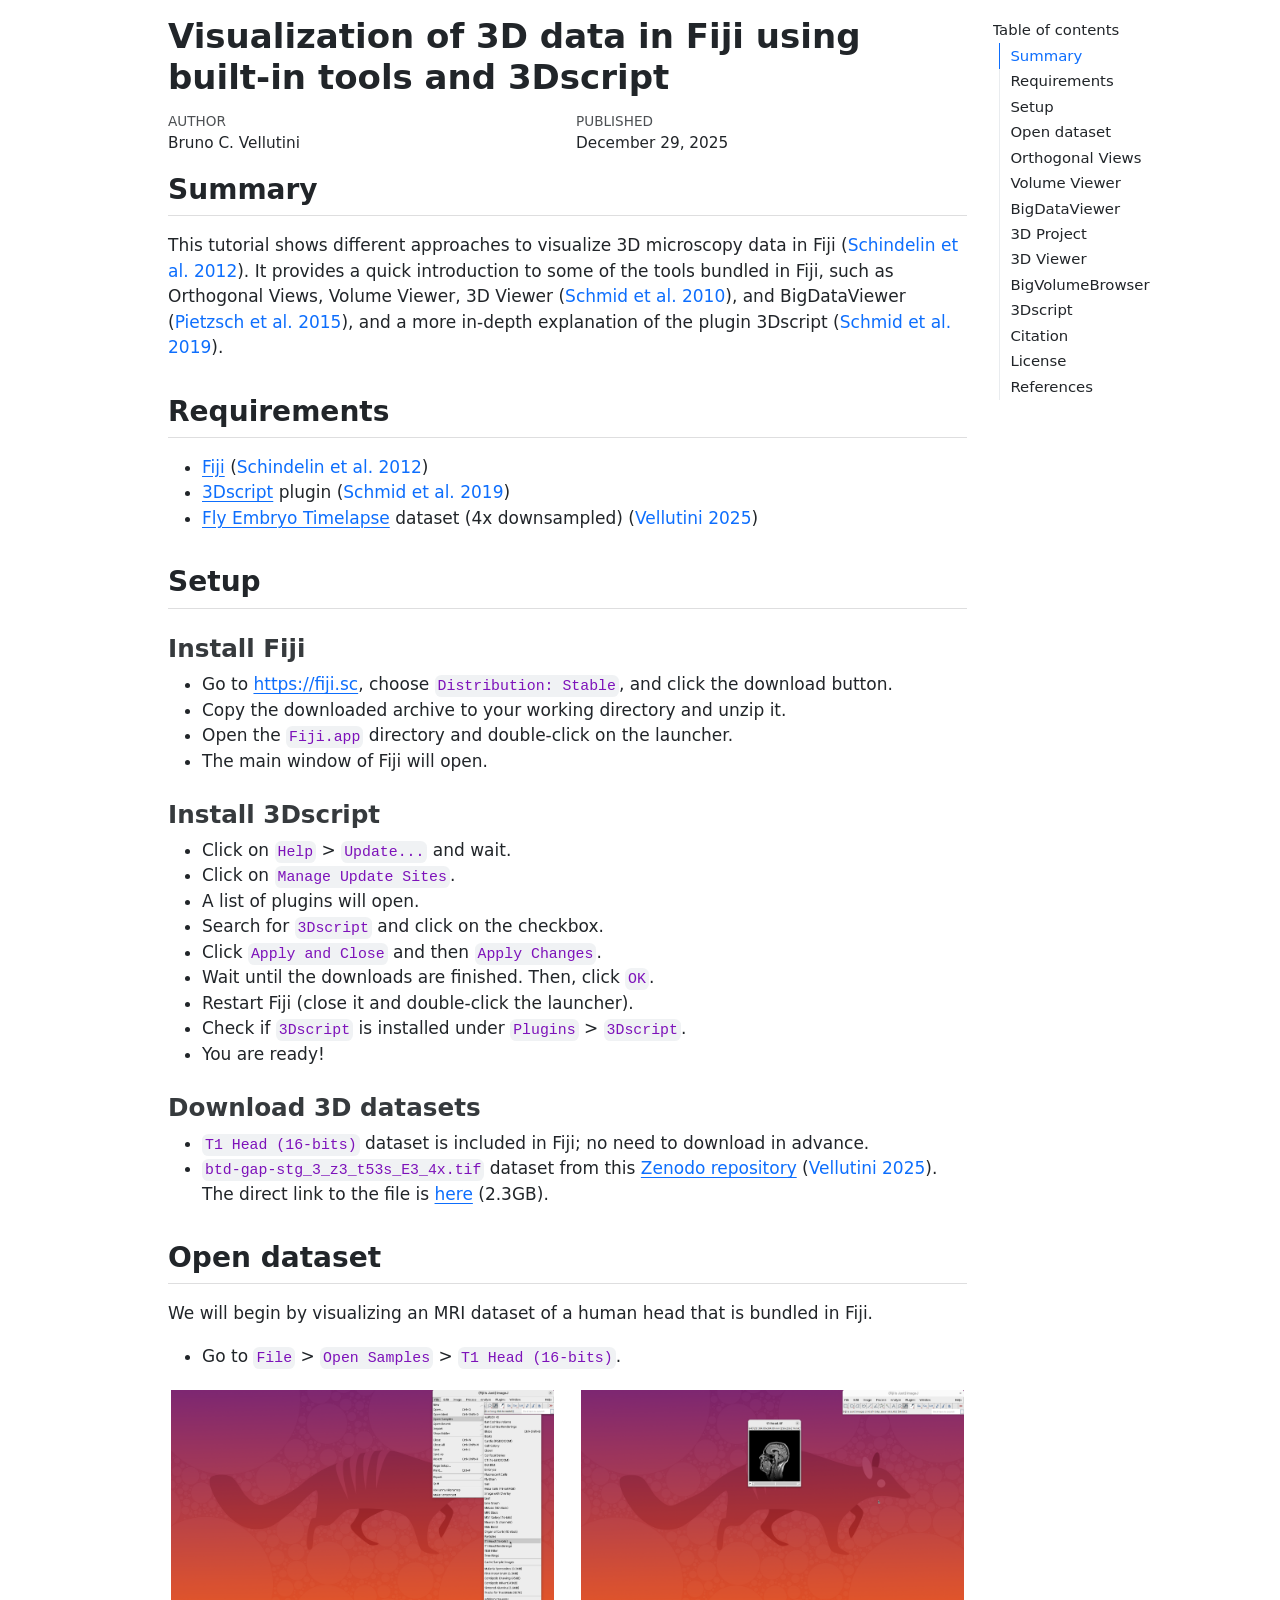
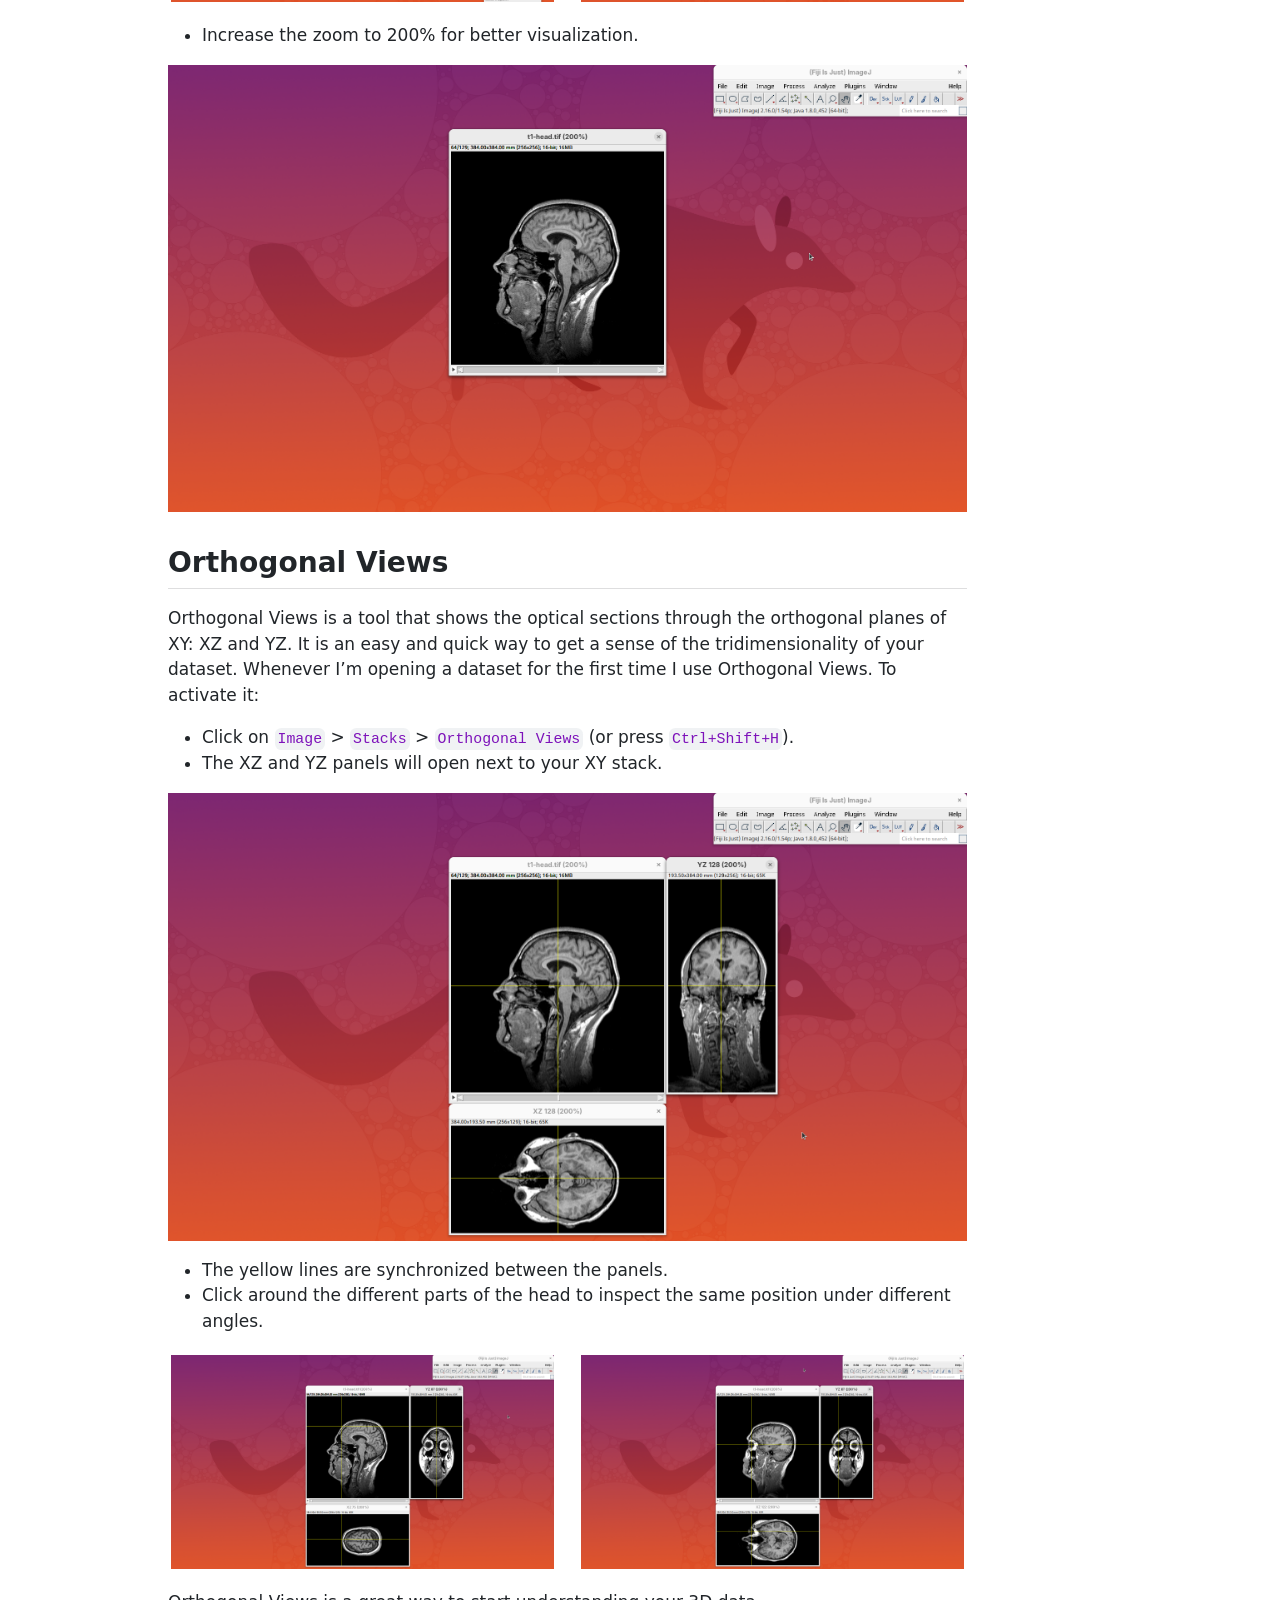
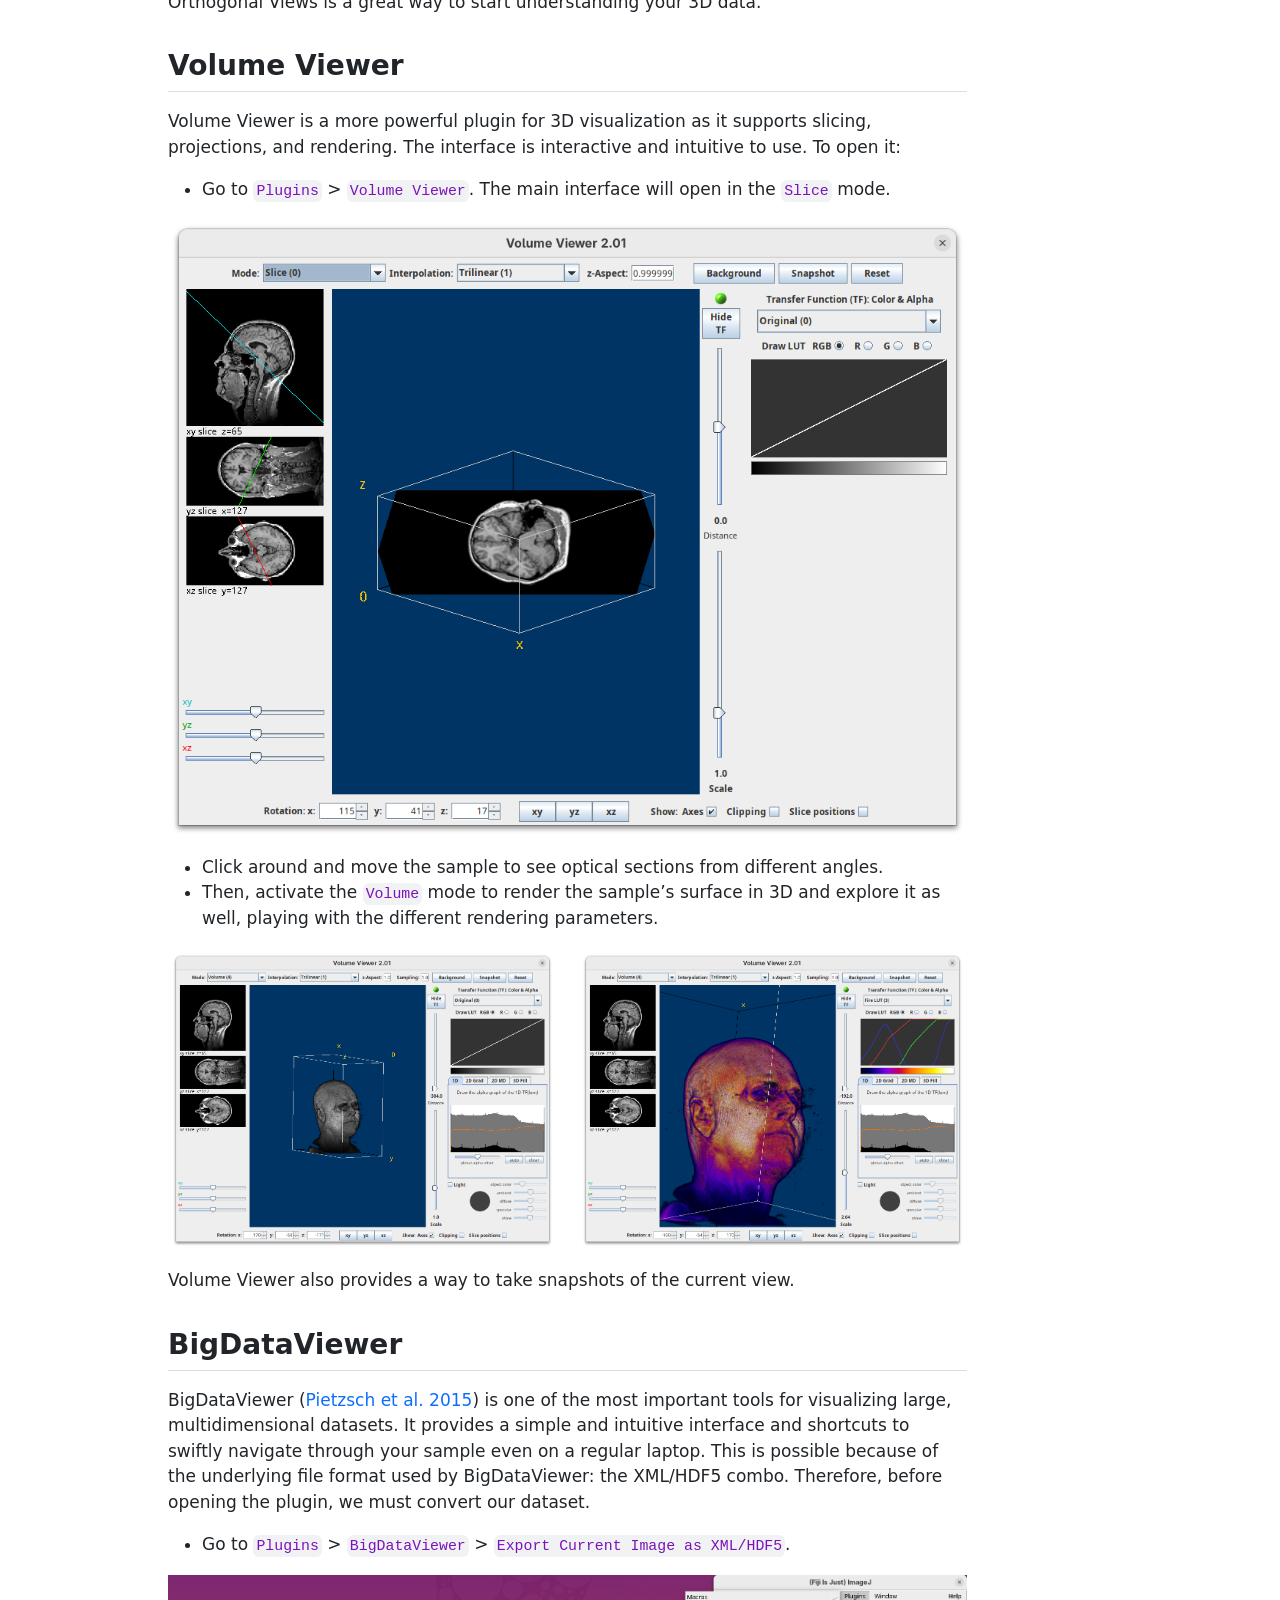
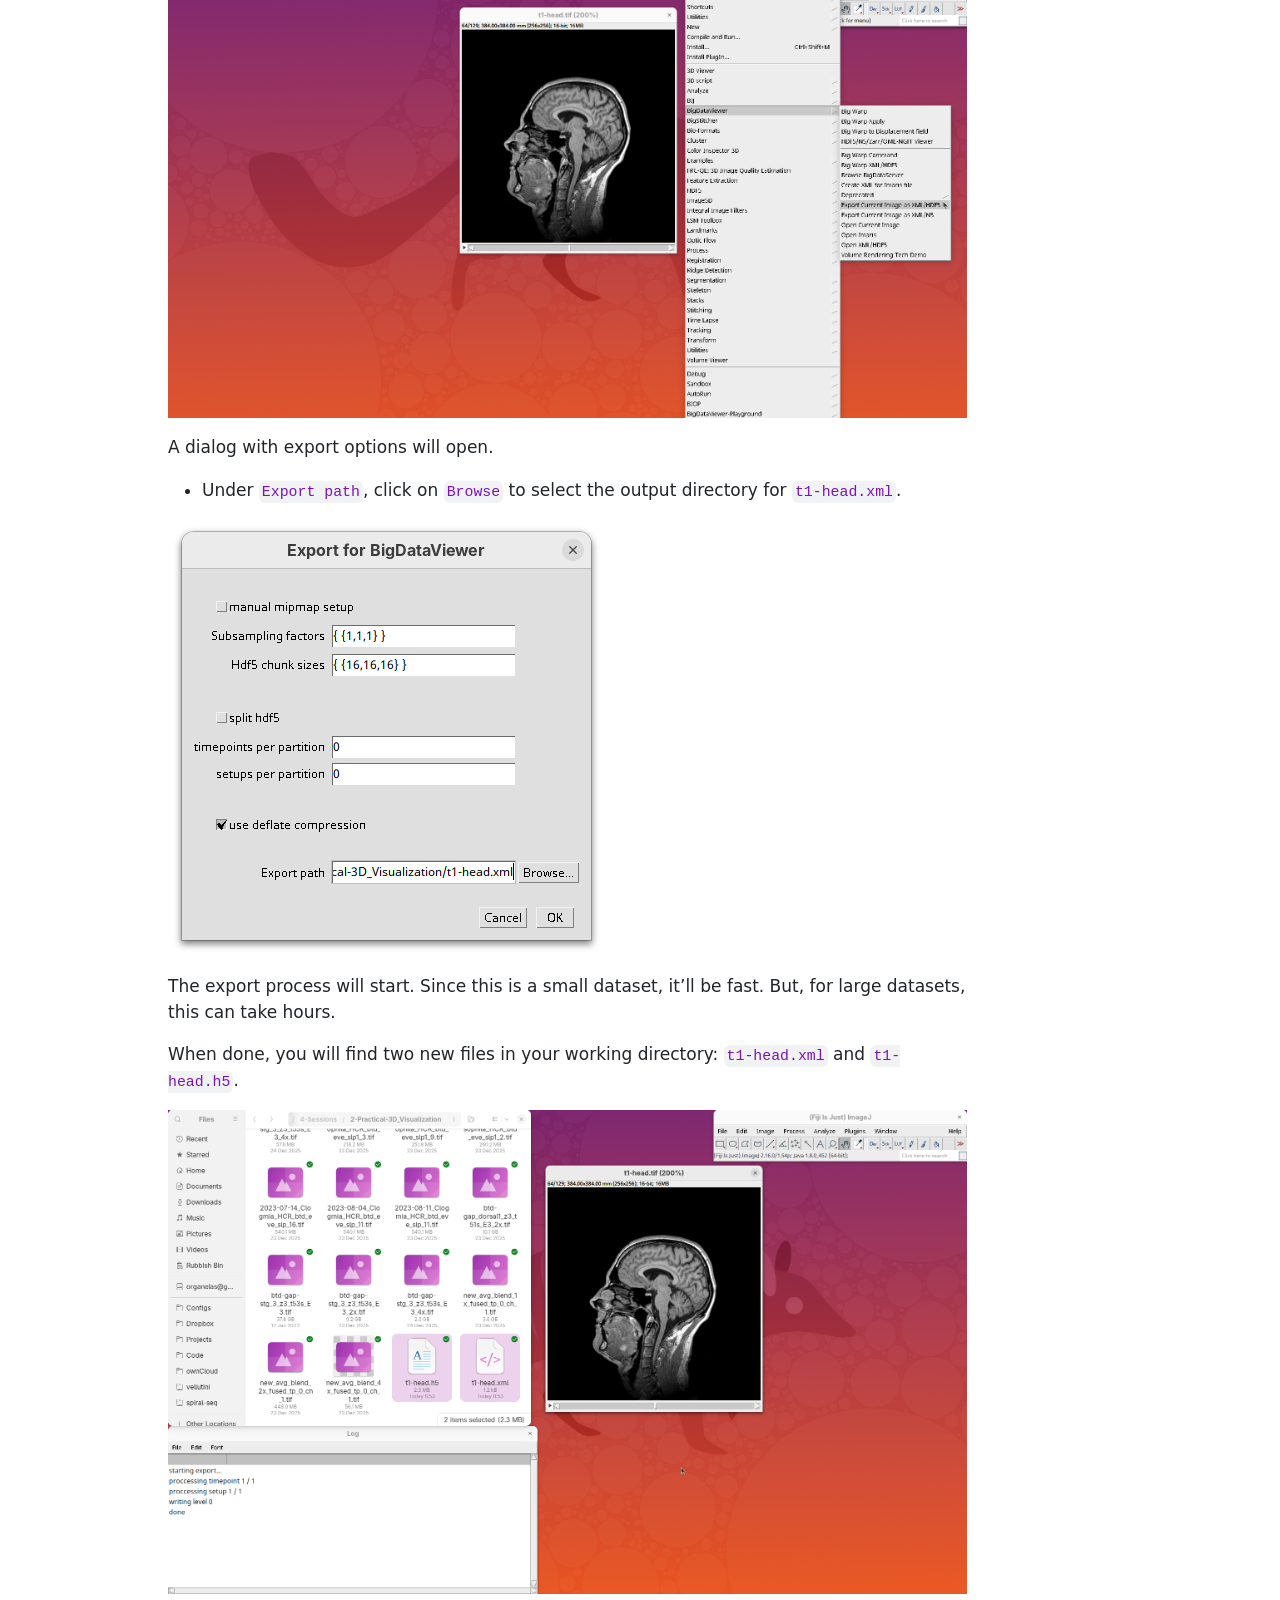
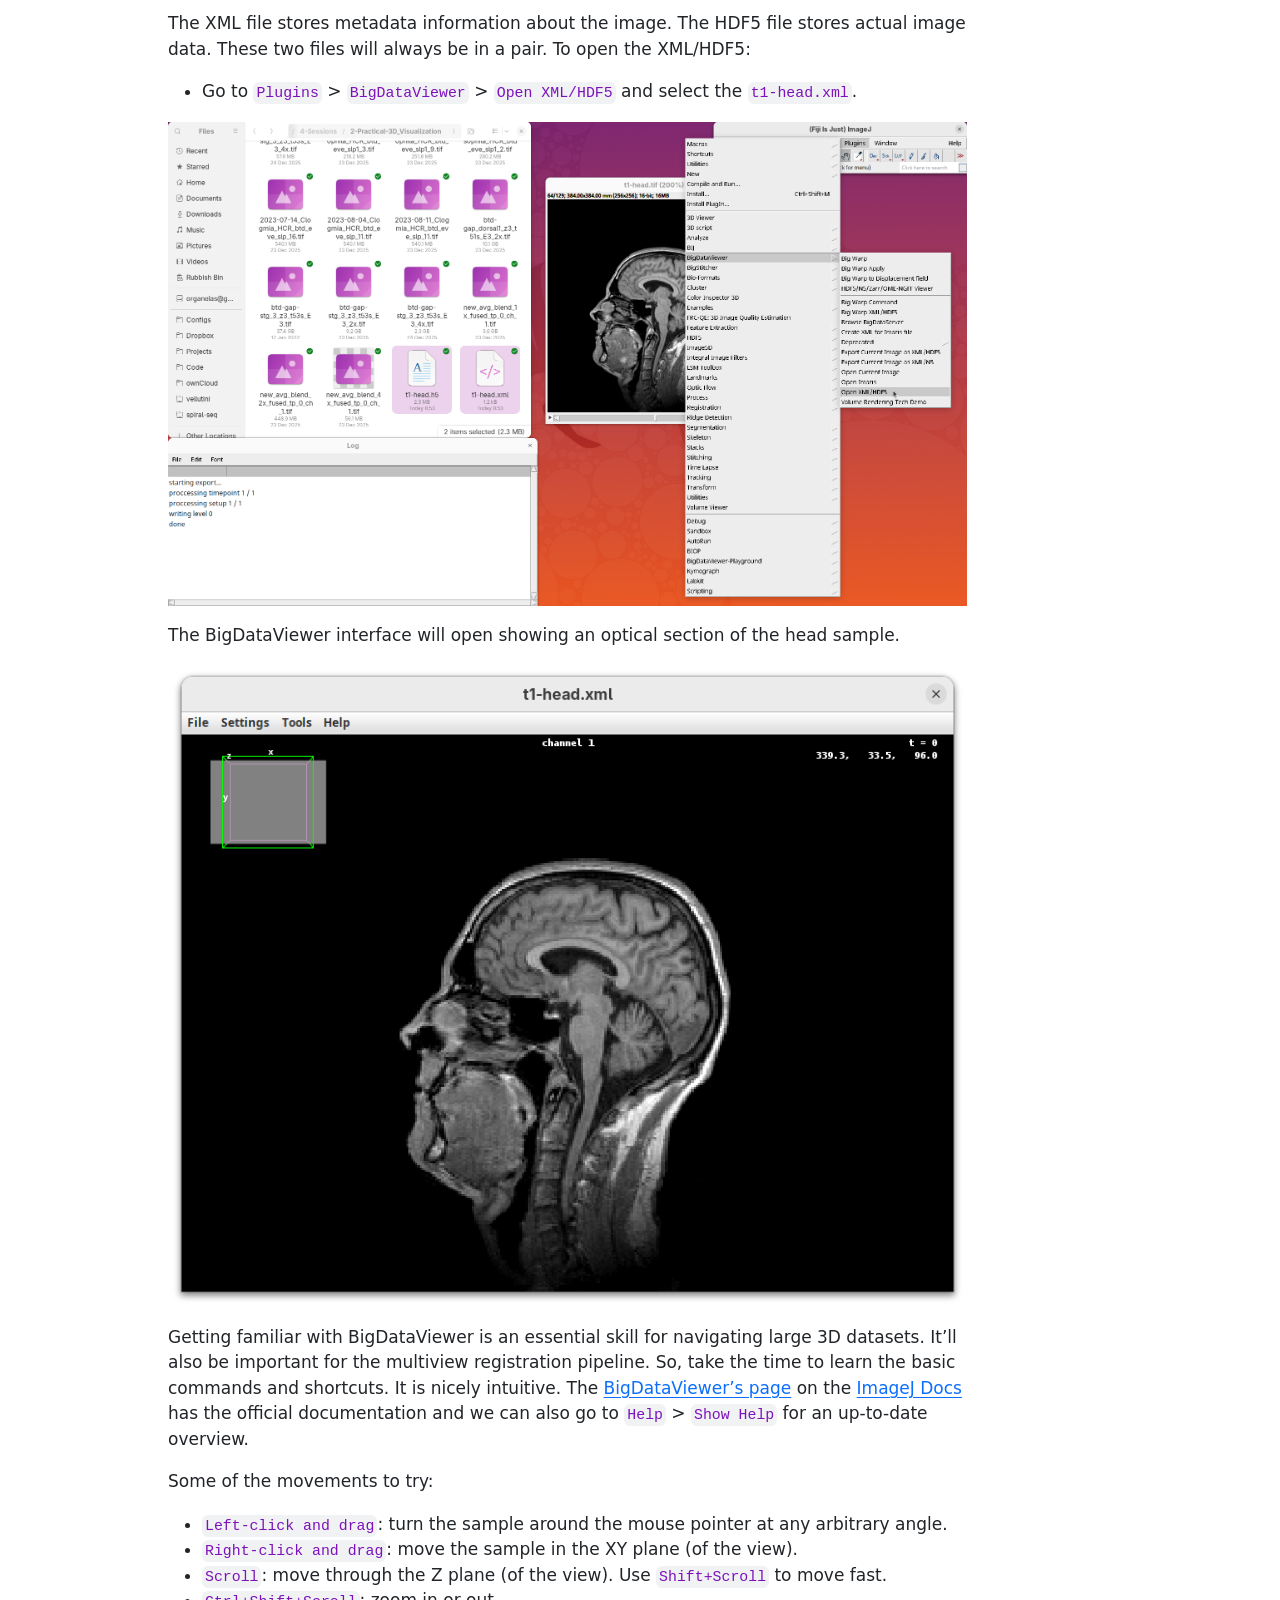
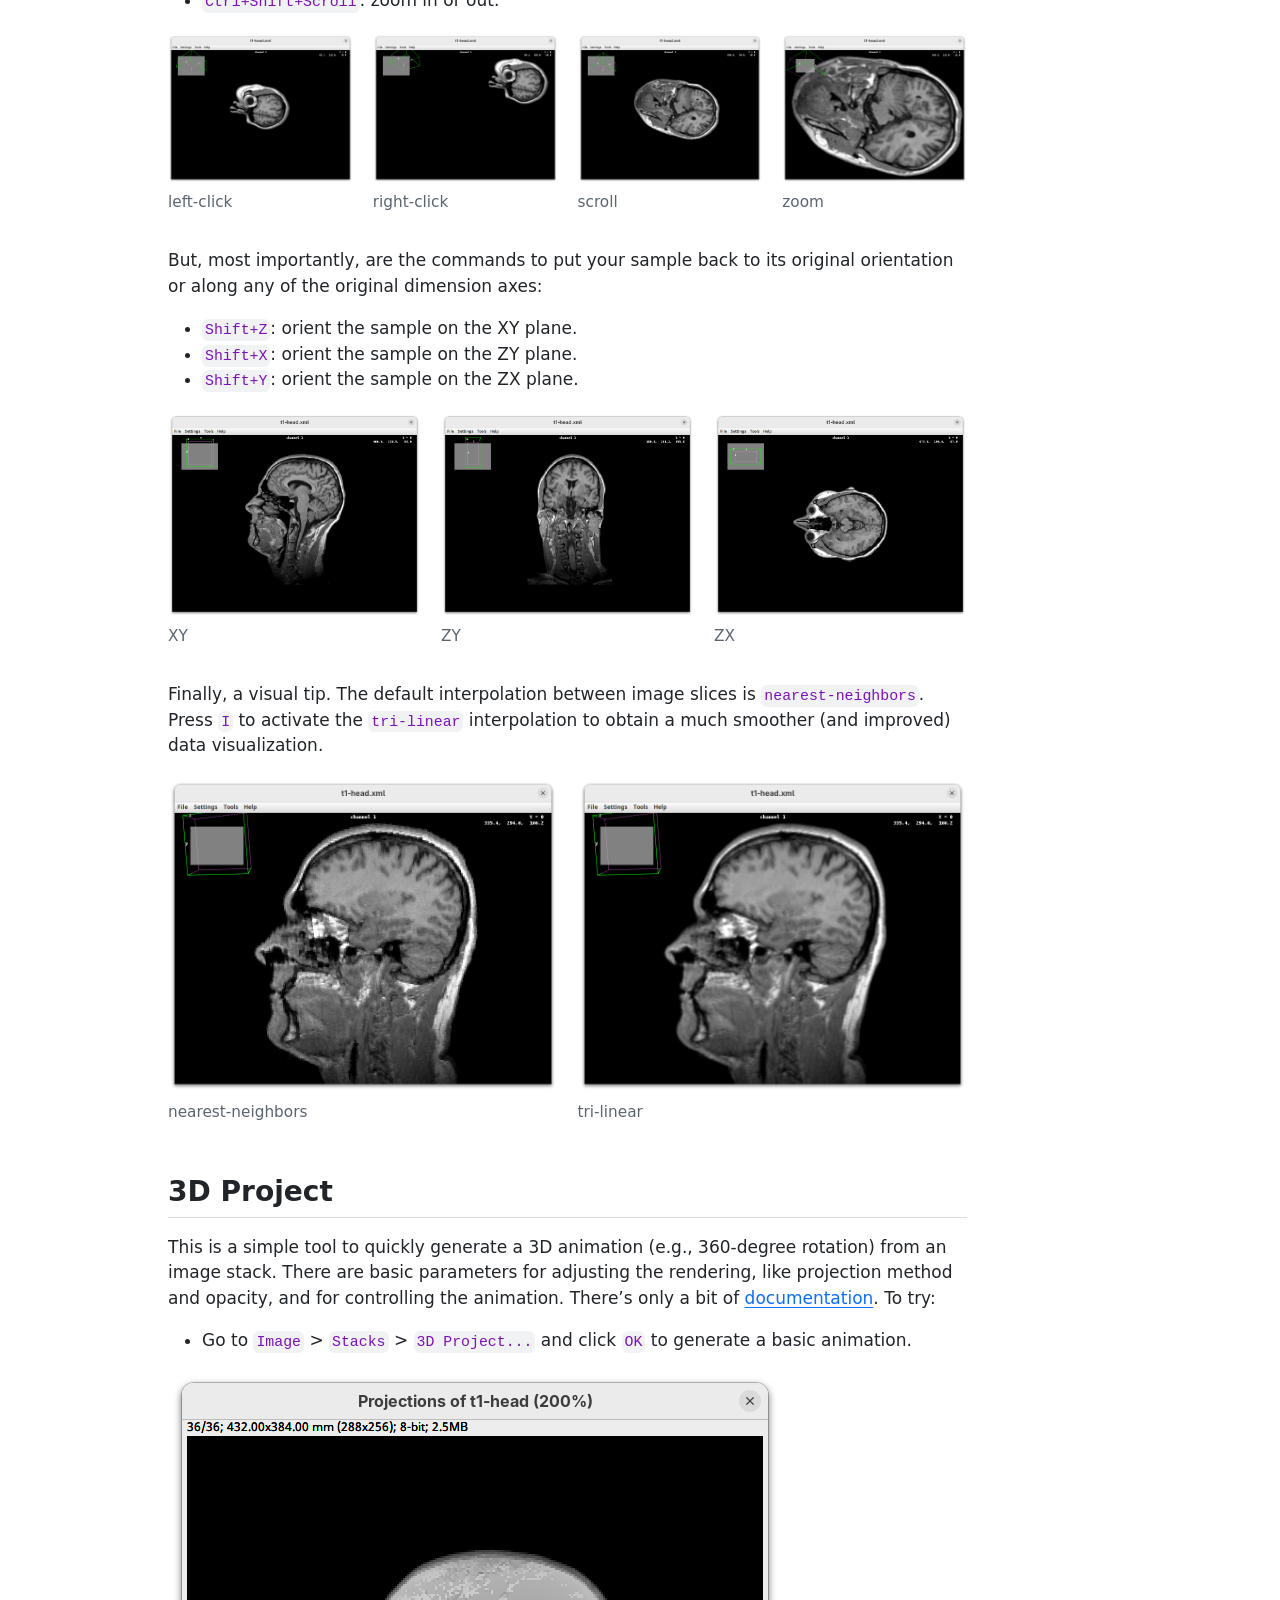
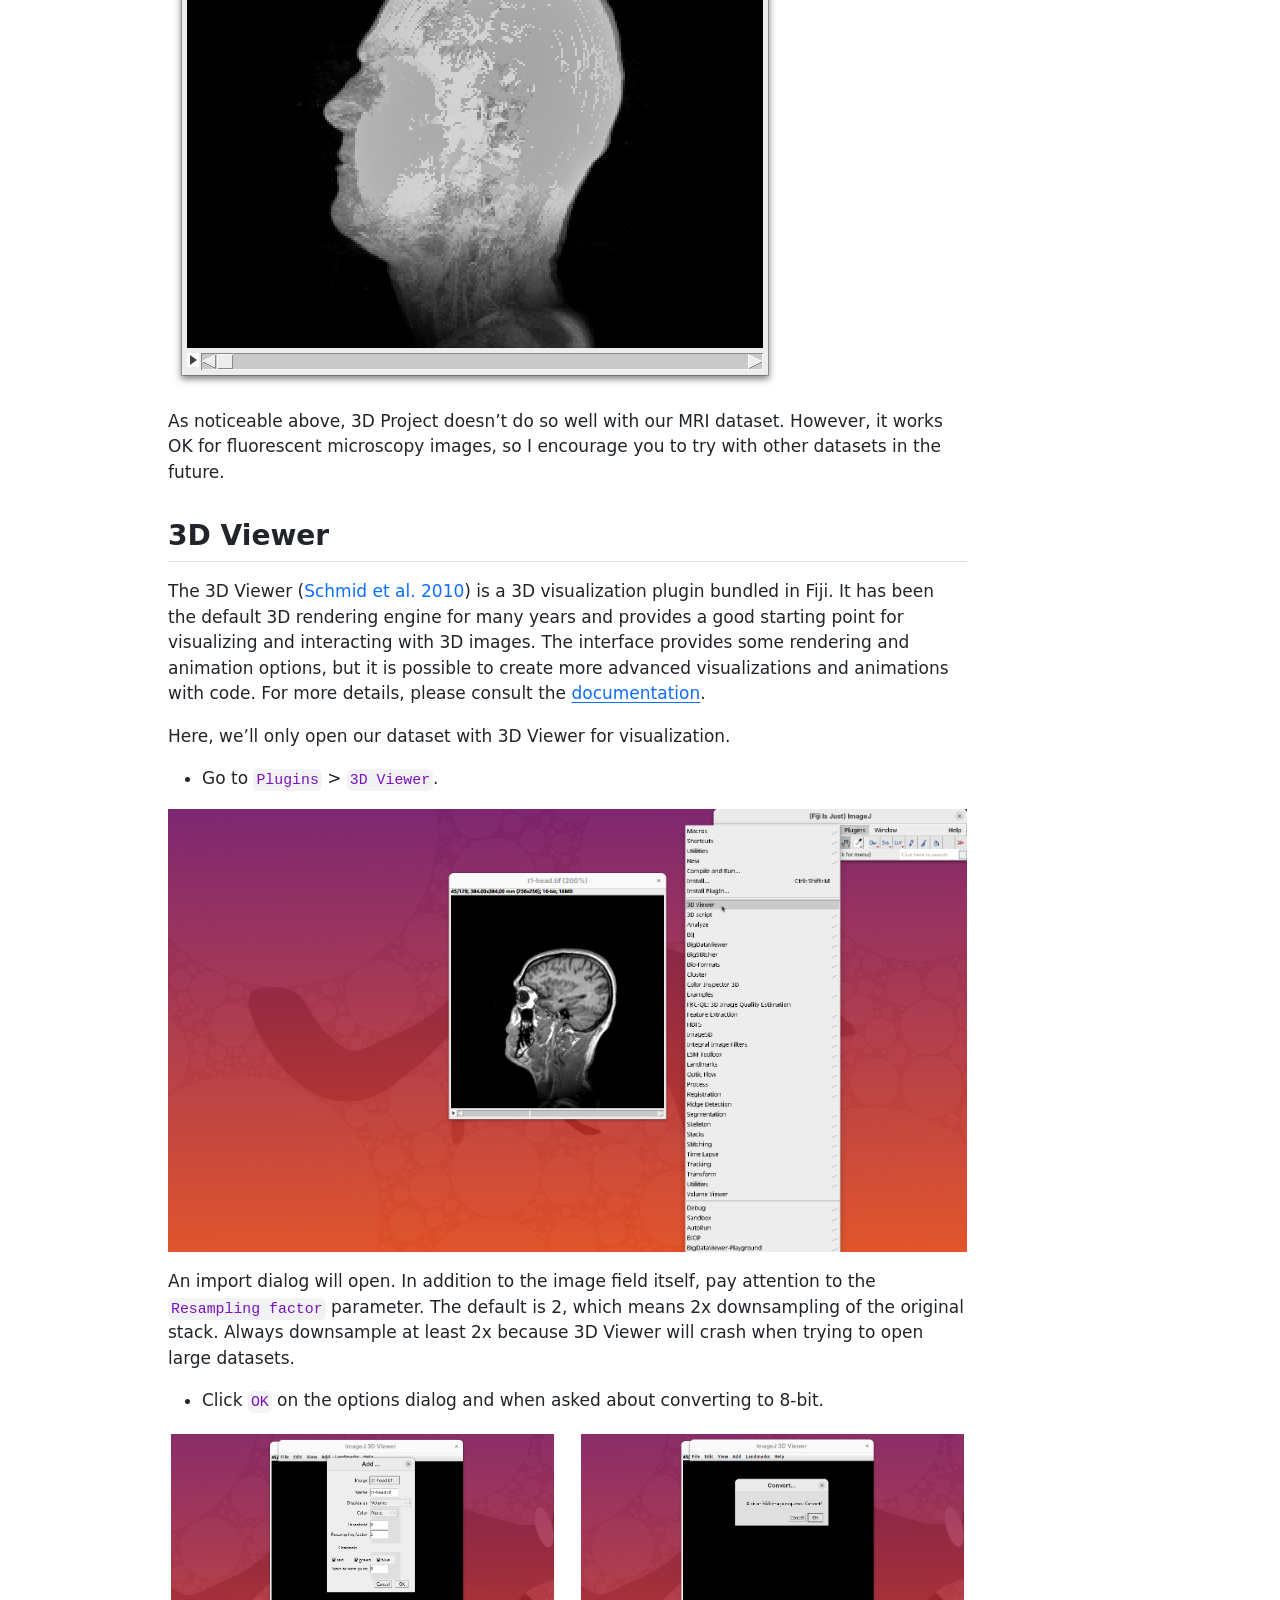
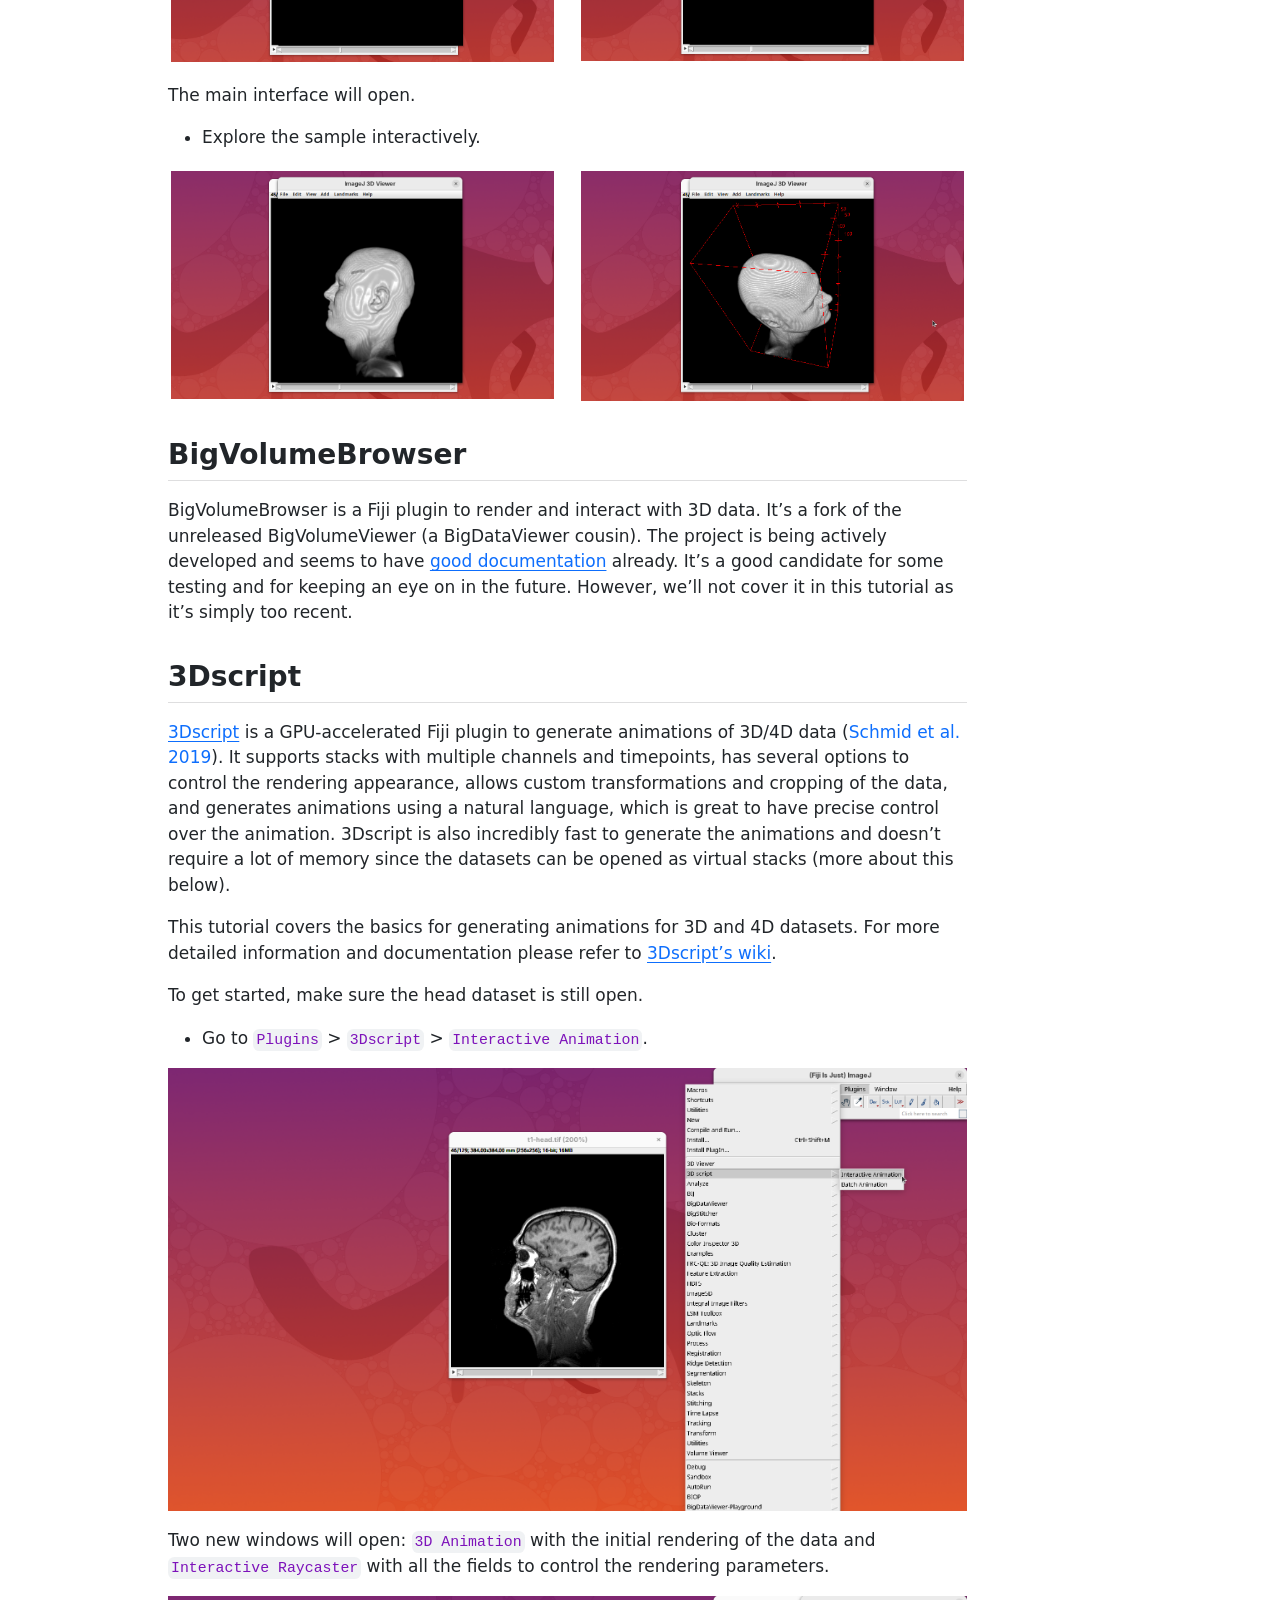
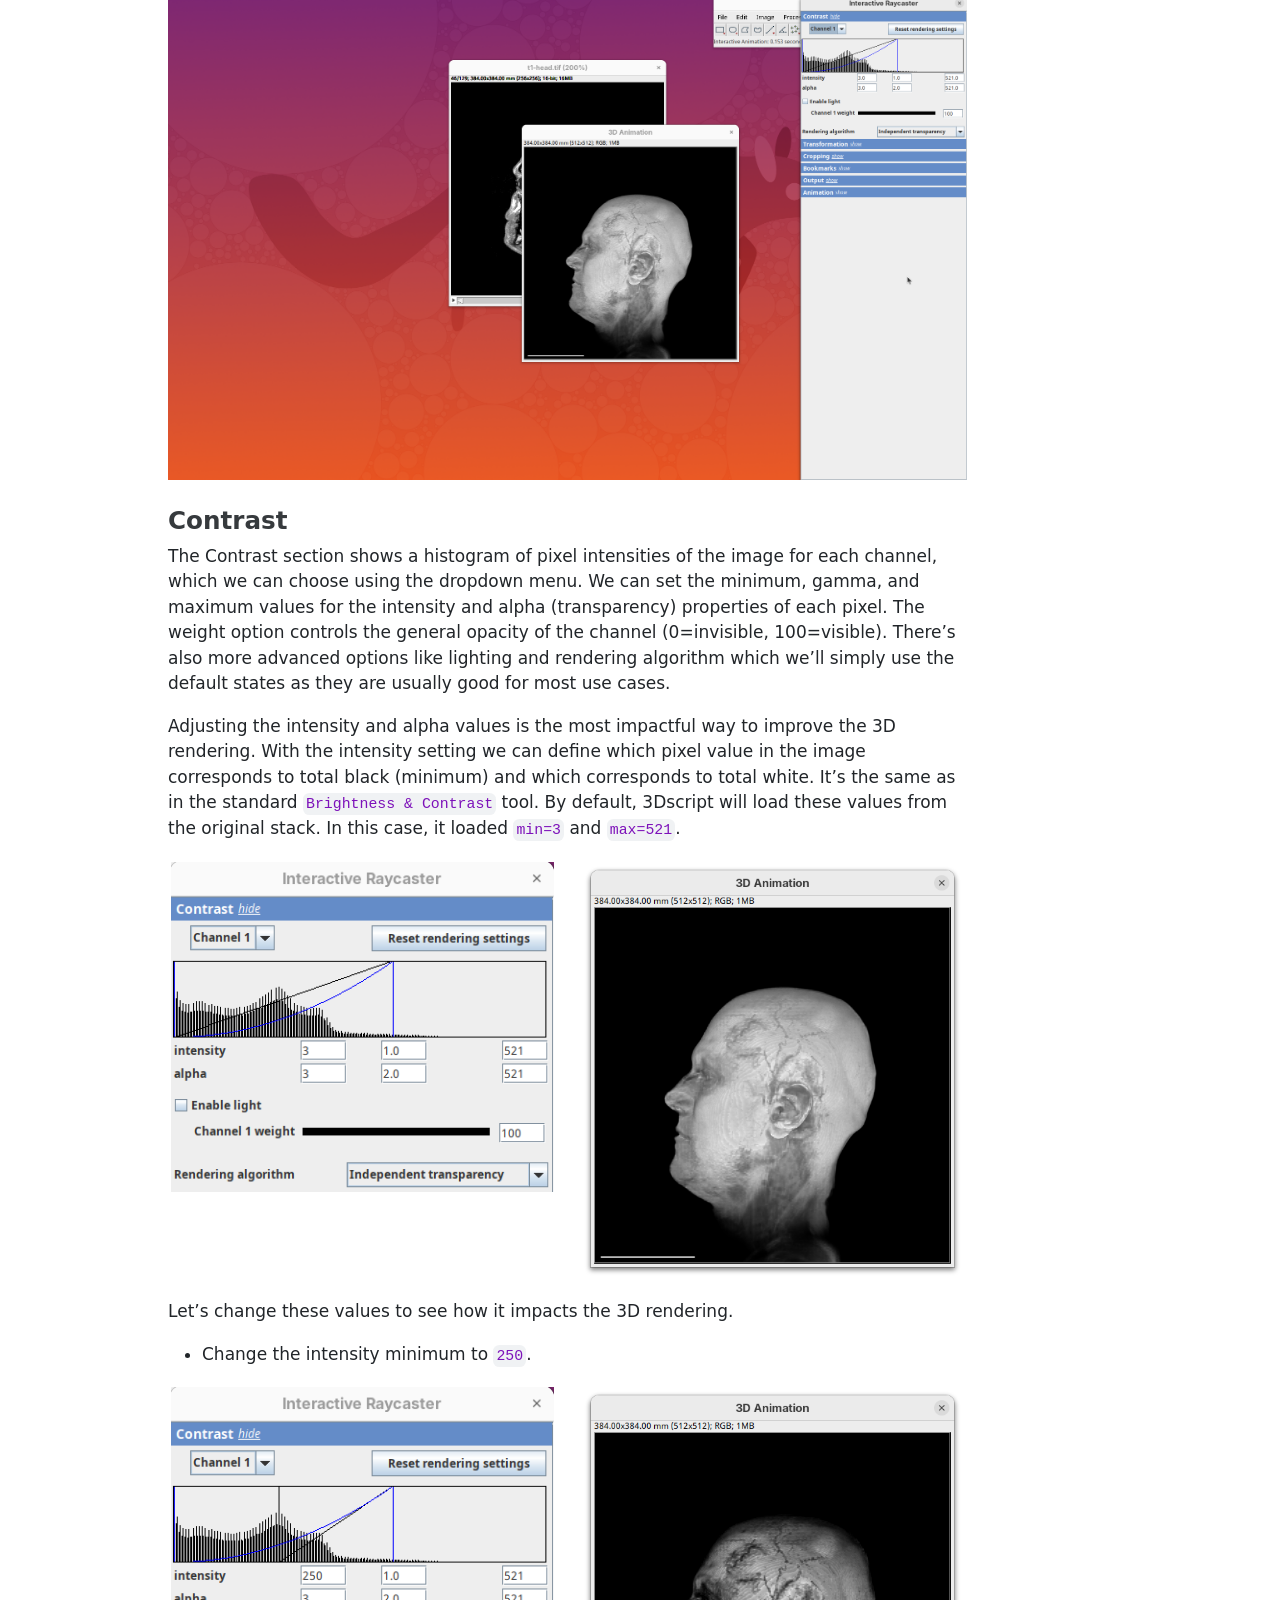
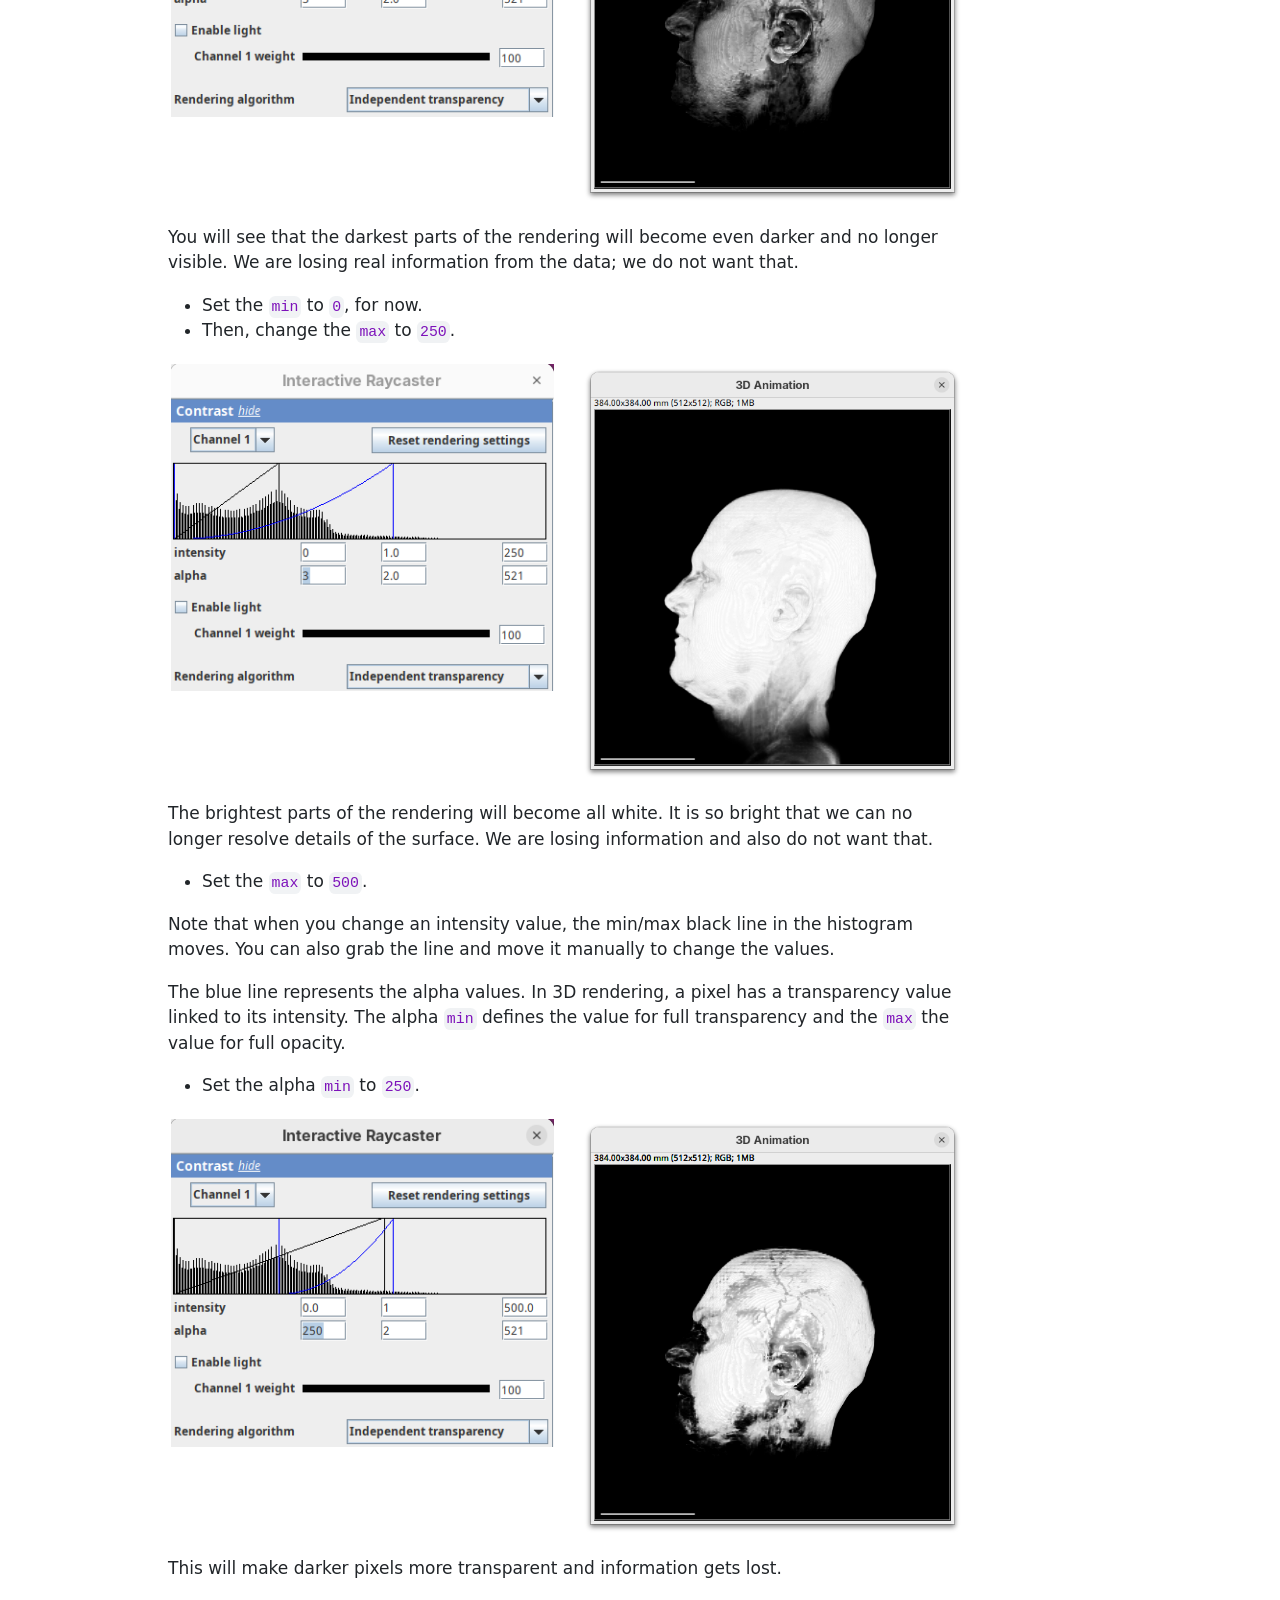
==== commit beff645e: "Built site for gh-pages" ====
--- a/index.html
+++ b/index.html
@@ -9,7 +9,7 @@
 <meta name="author" content="Bruno C. Vellutini">
 <meta name="dcterms.date" content="2025-12-29">
 
-<title>Visualization of 3D data in Fiji</title>
+<title>Visualization of 3D data in Fiji using built-in tools and 3Dscript</title>
 <style>
 code{white-space: pre-wrap;}
 span.smallcaps{font-variant: small-caps;}
@@ -162,7 +162,7 @@
 
 <header id="title-block-header" class="quarto-title-block default">
 <div class="quarto-title">
-<h1 class="title">Visualization of 3D data in Fiji</h1>
+<h1 class="title">Visualization of 3D data in Fiji using built-in tools and 3Dscript</h1>
 </div>
 
 
@@ -1154,7 +1154,7 @@
 </section>
 <section id="sec-citation" class="level2">
 <h2 class="anchored" data-anchor-id="sec-citation">Citation</h2>
-<p>Vellutini, Bruno C. 2025. 3D Tutorial: Visualization of 3D Data in Fiji Using Built-in Tools and the Plugin 3Dscript. Zenodo. <a href="https://doi.org/10.5281/zenodo.18070016" class="uri">https://doi.org/10.5281/zenodo.18070016</a>.</p>
+<p>Vellutini, B. C. (2025). Visualization of 3D data in Fiji using built-in tools and 3Dscript. Zenodo. <a href="https://doi.org/10.5281/zenodo.18070016" class="uri">https://doi.org/10.5281/zenodo.18070016</a></p>
 </section>
 <section id="license" class="level2">
 <h2 class="anchored" data-anchor-id="license">License</h2>
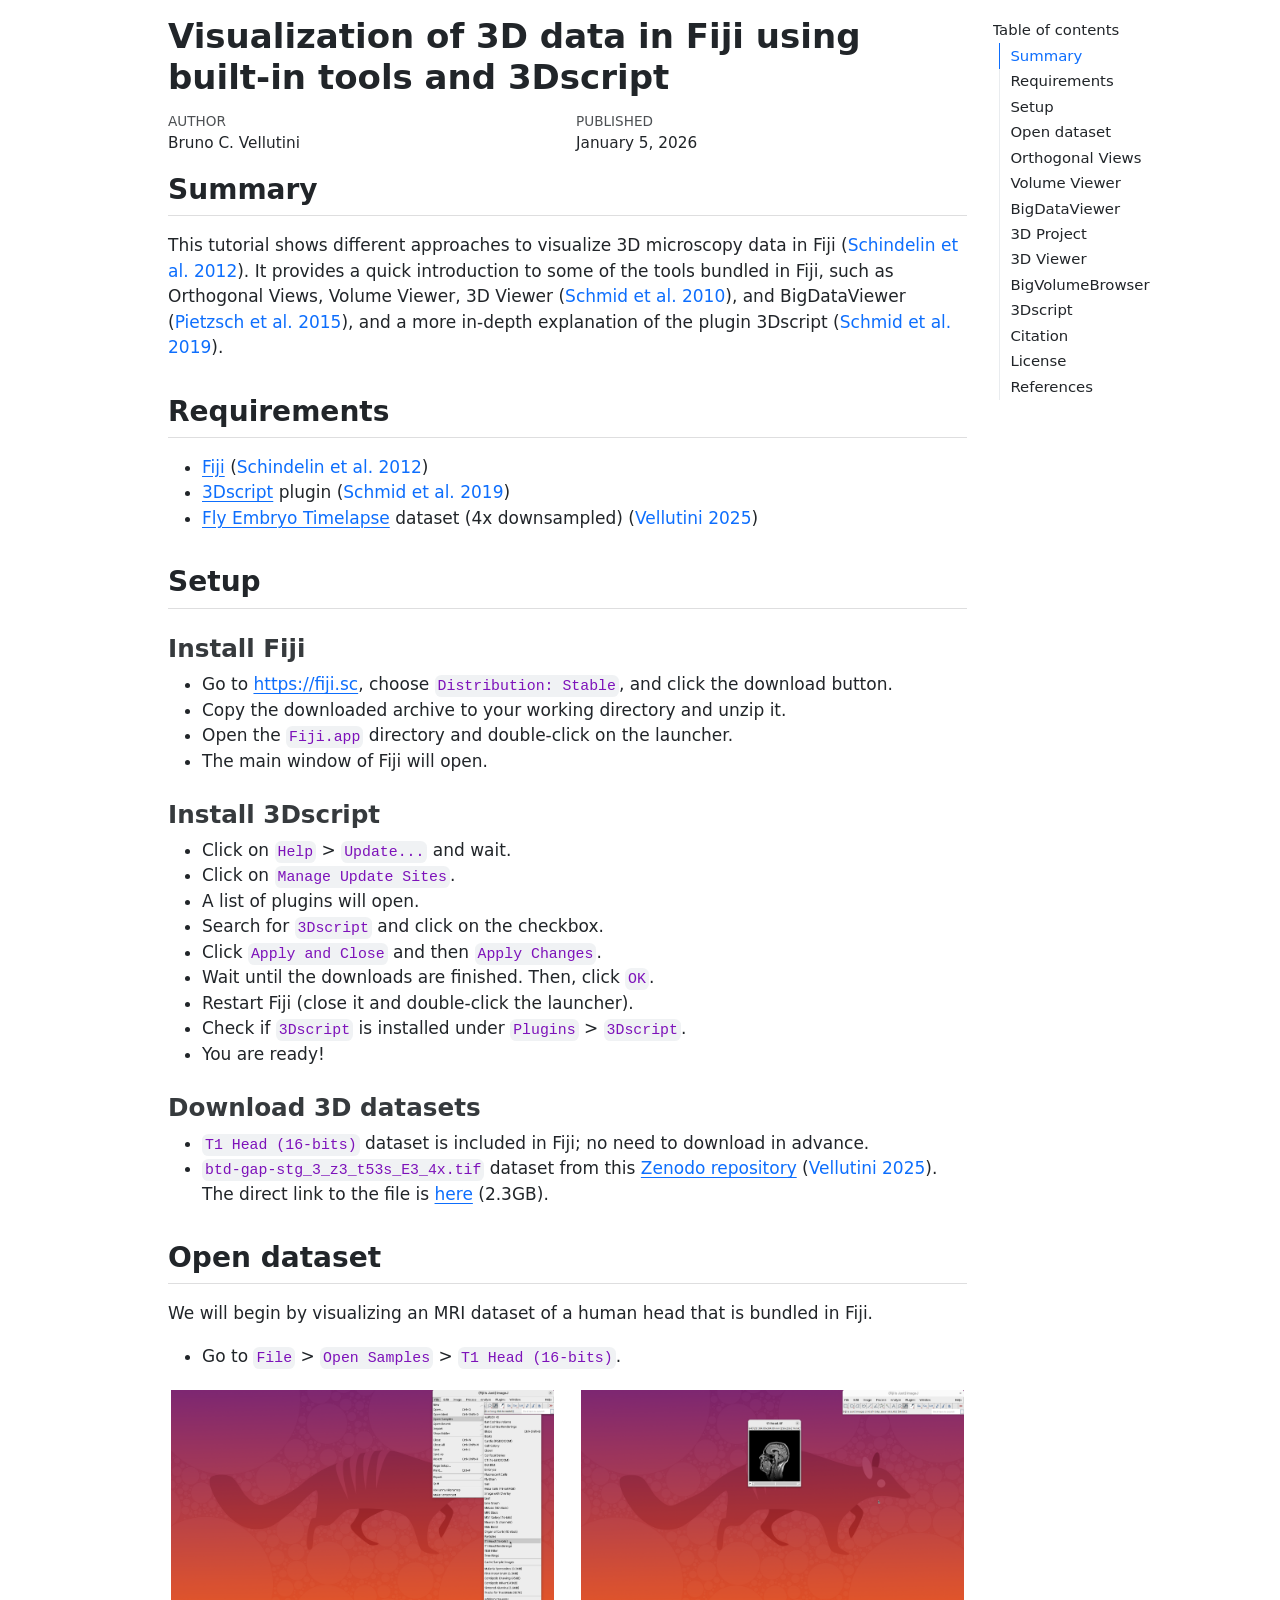
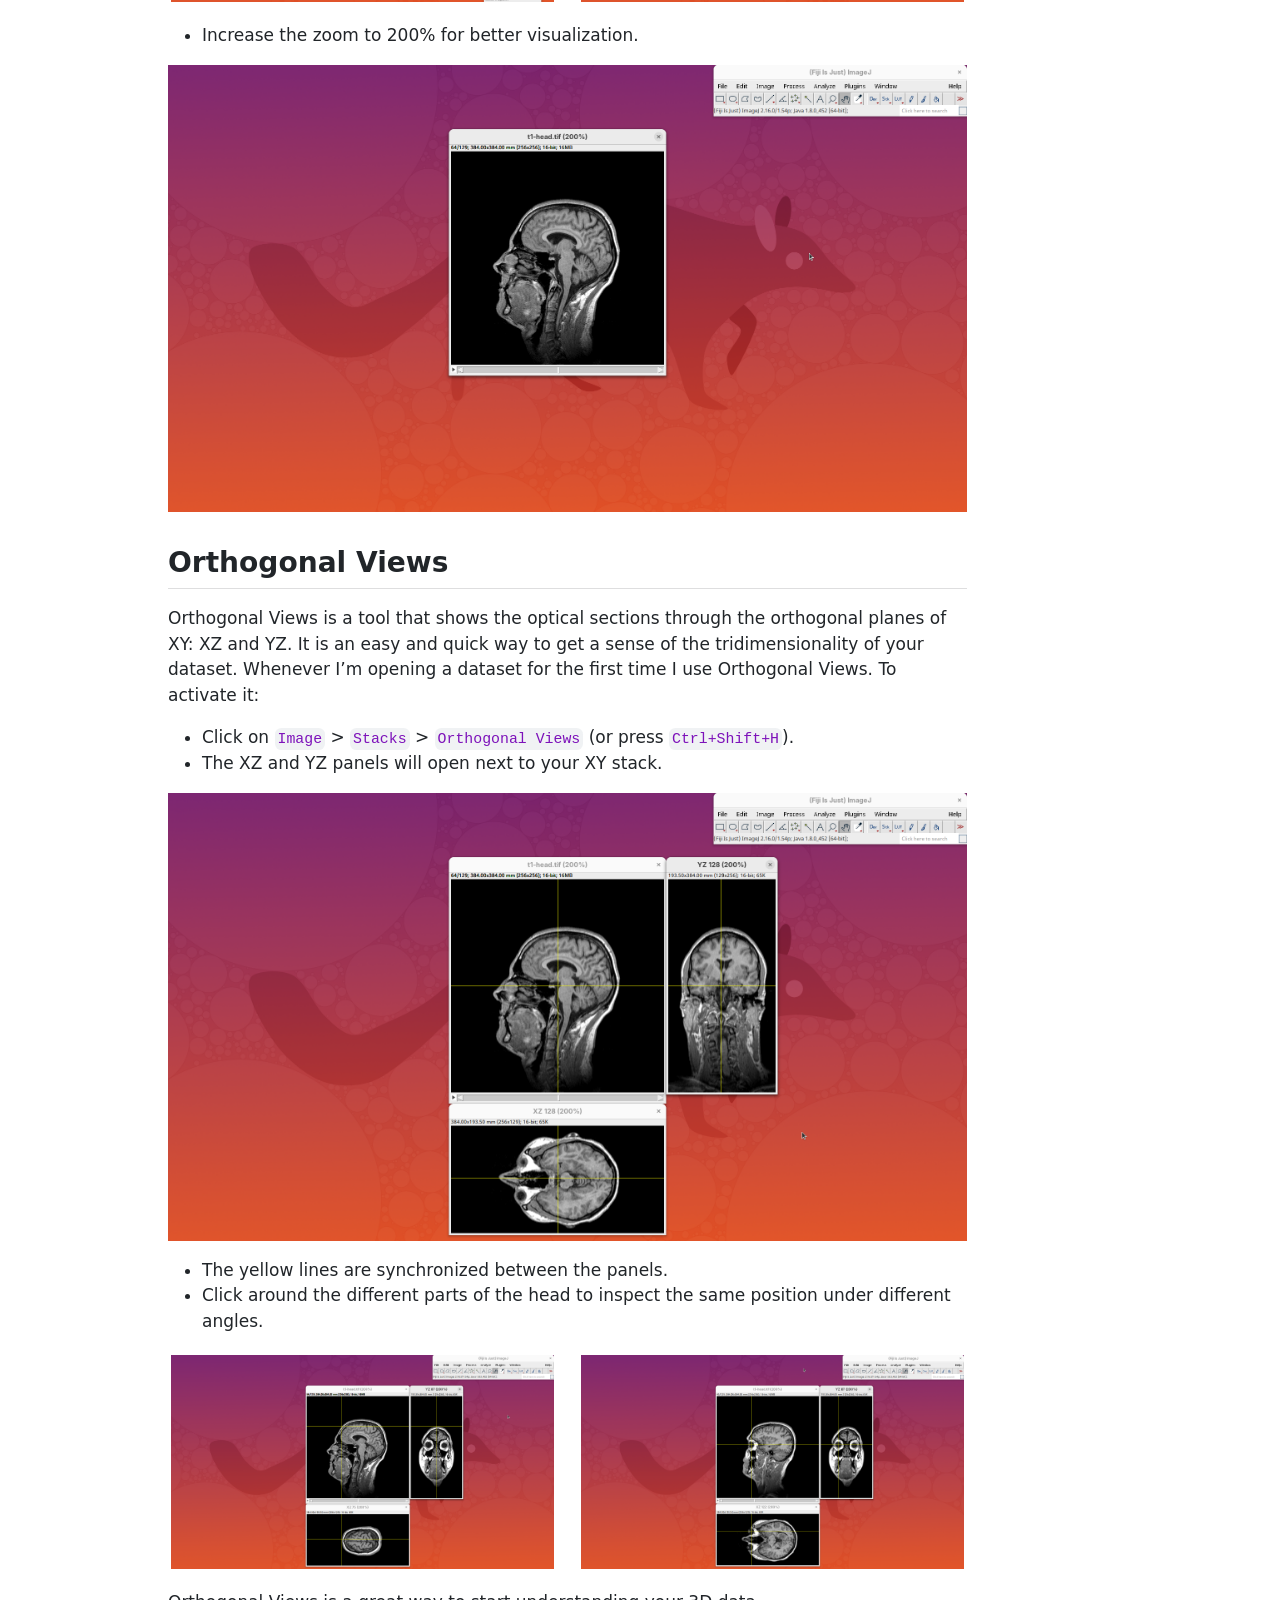
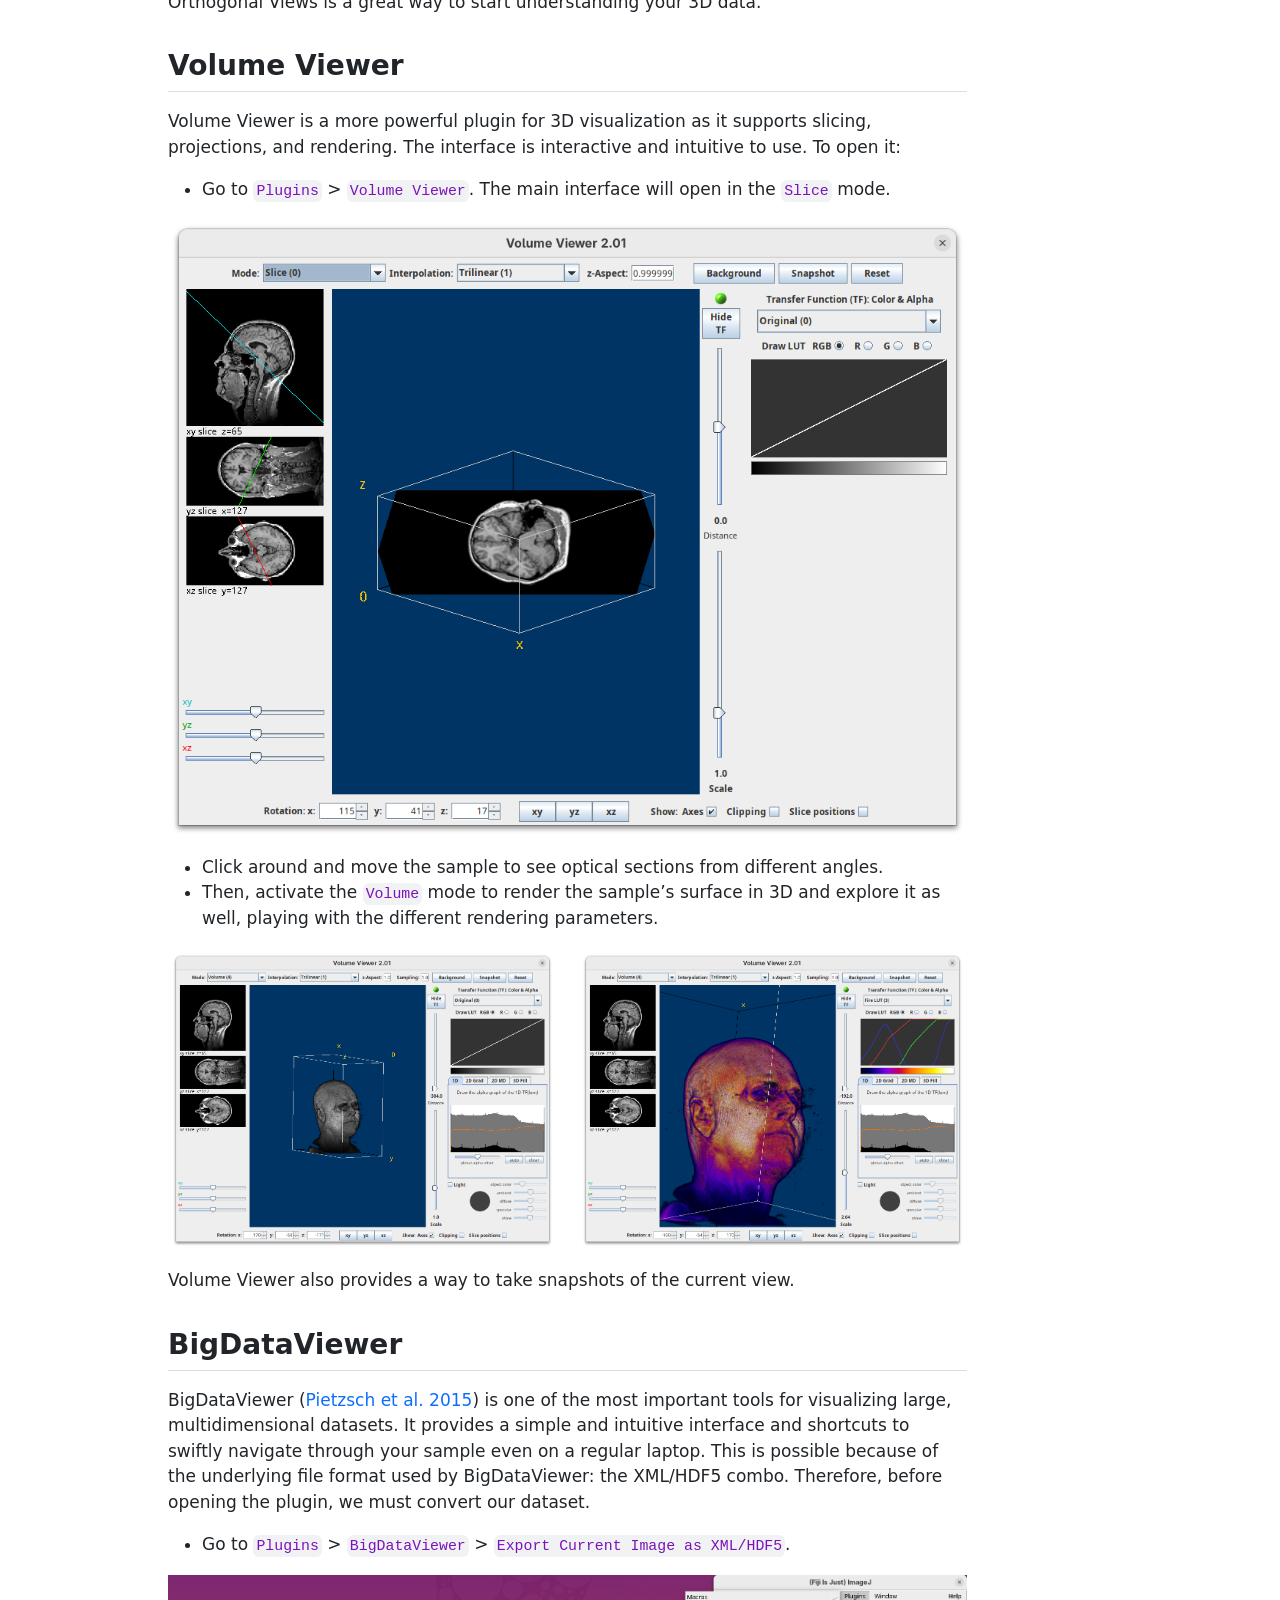
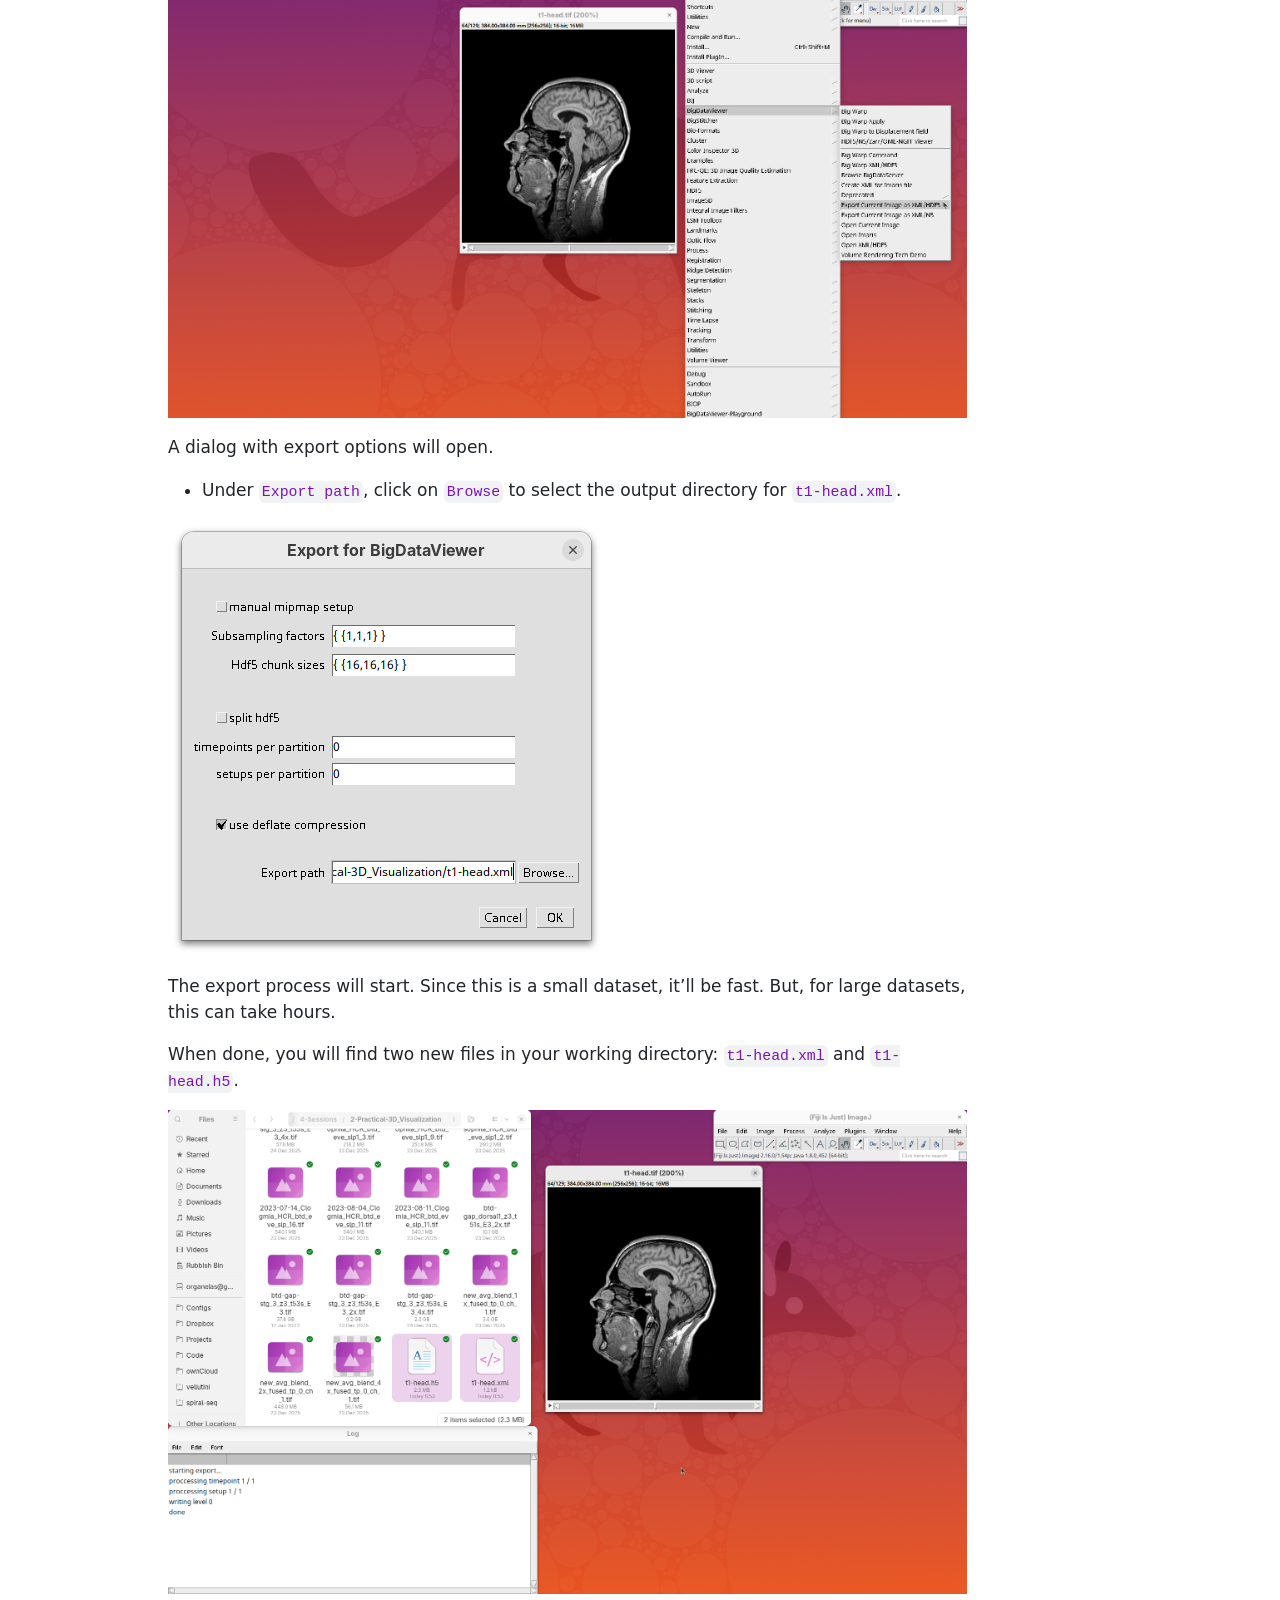
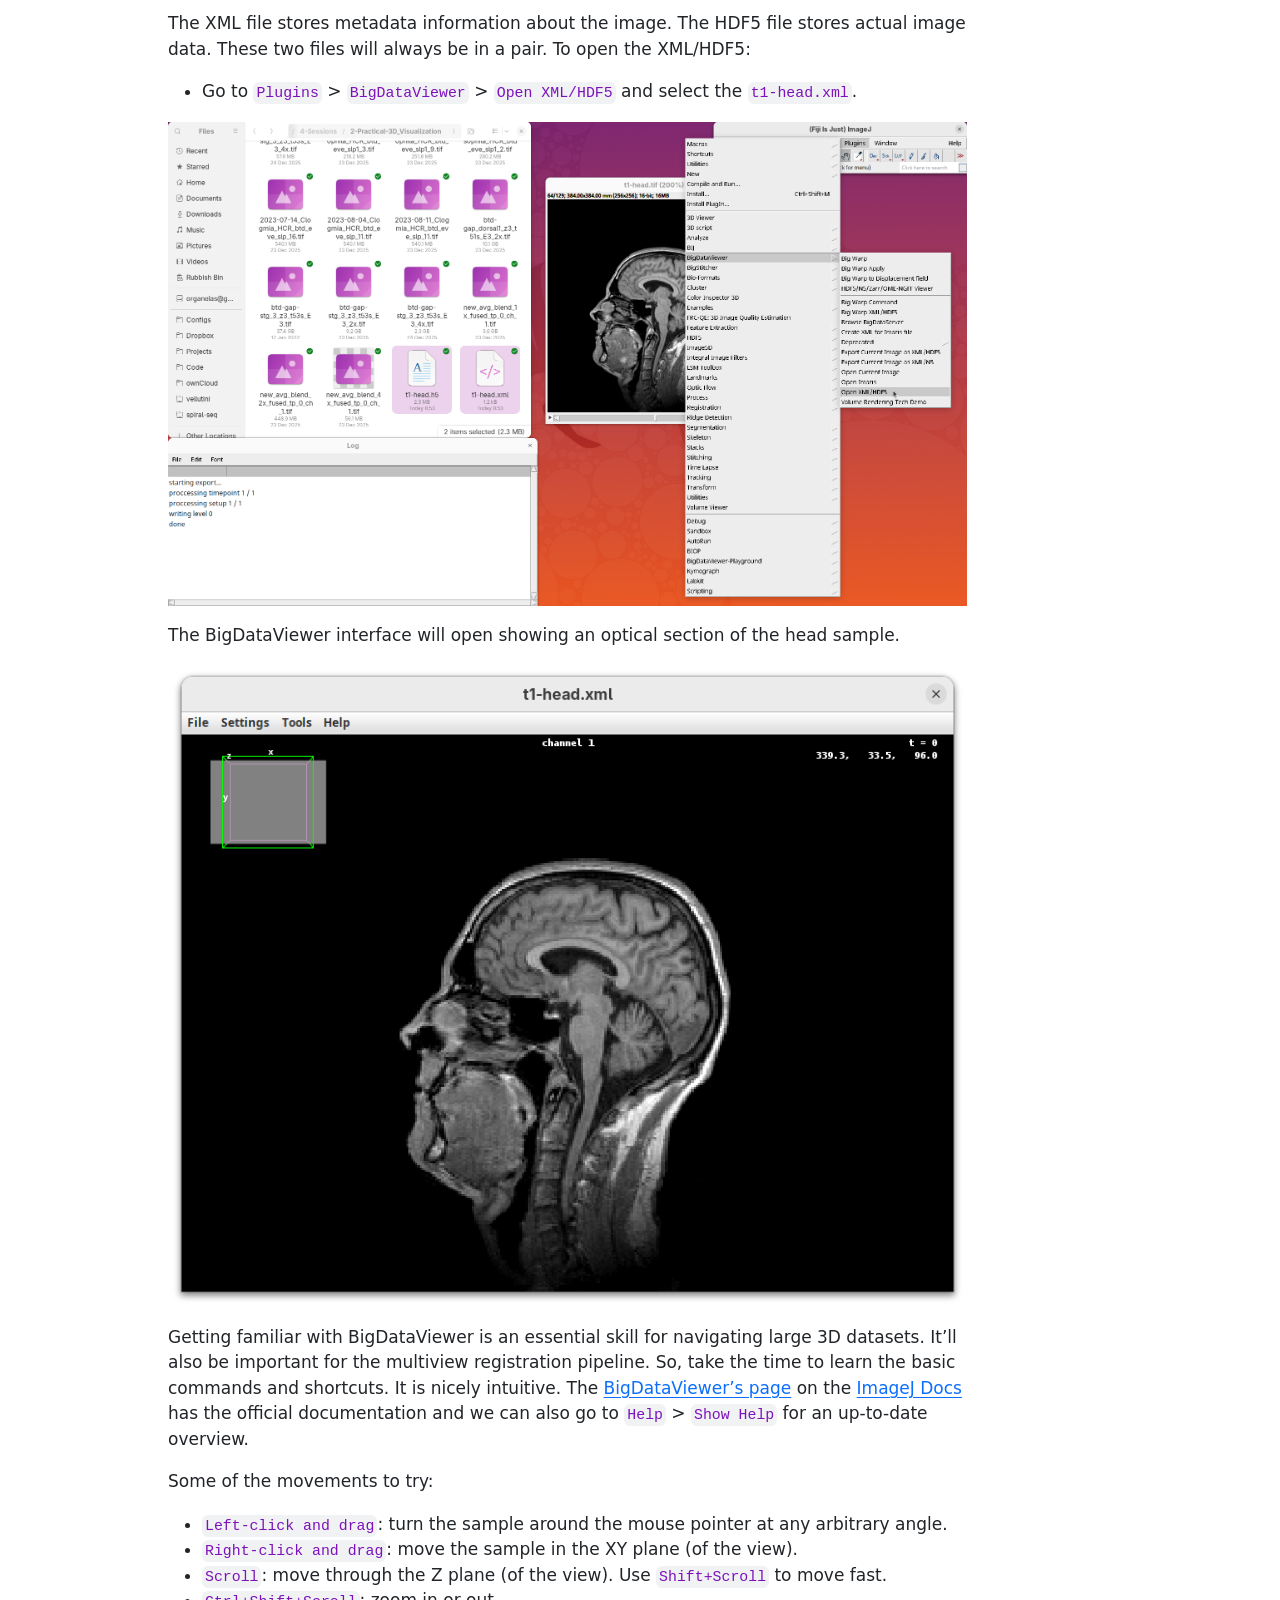
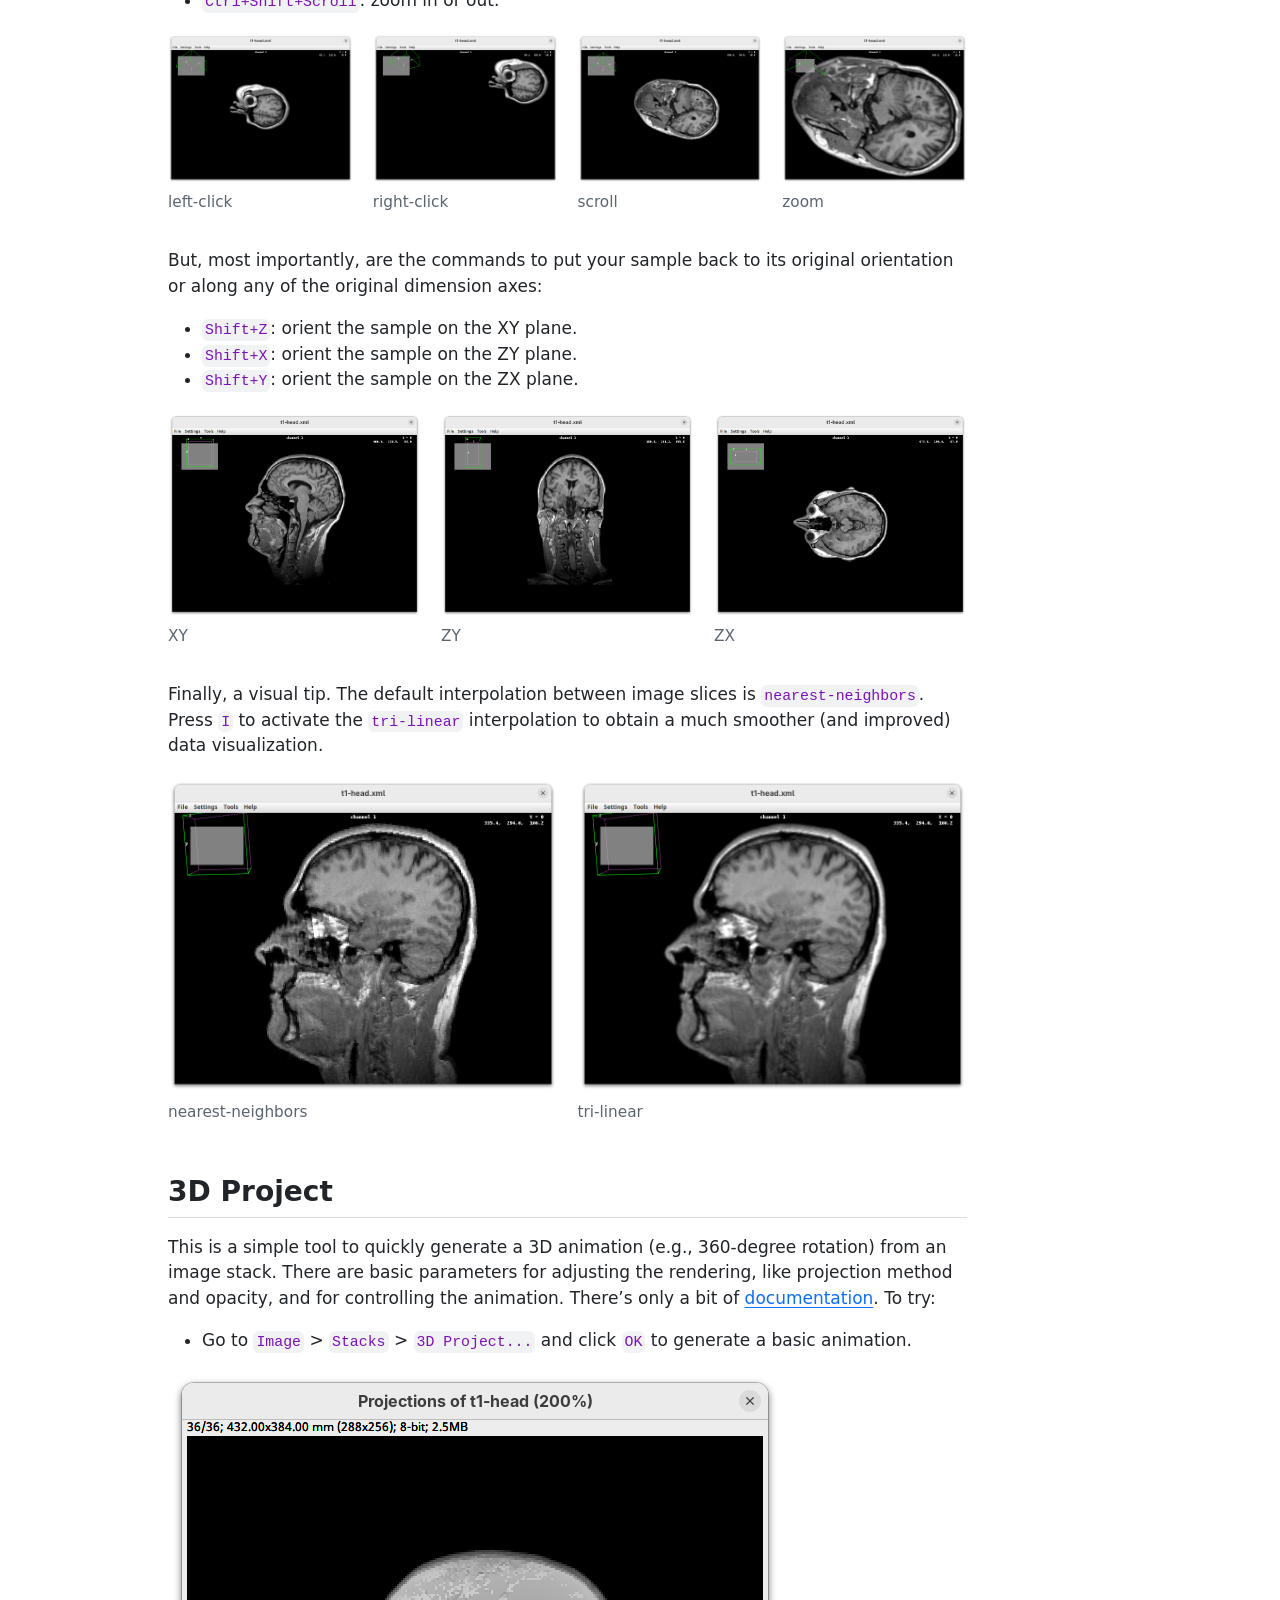
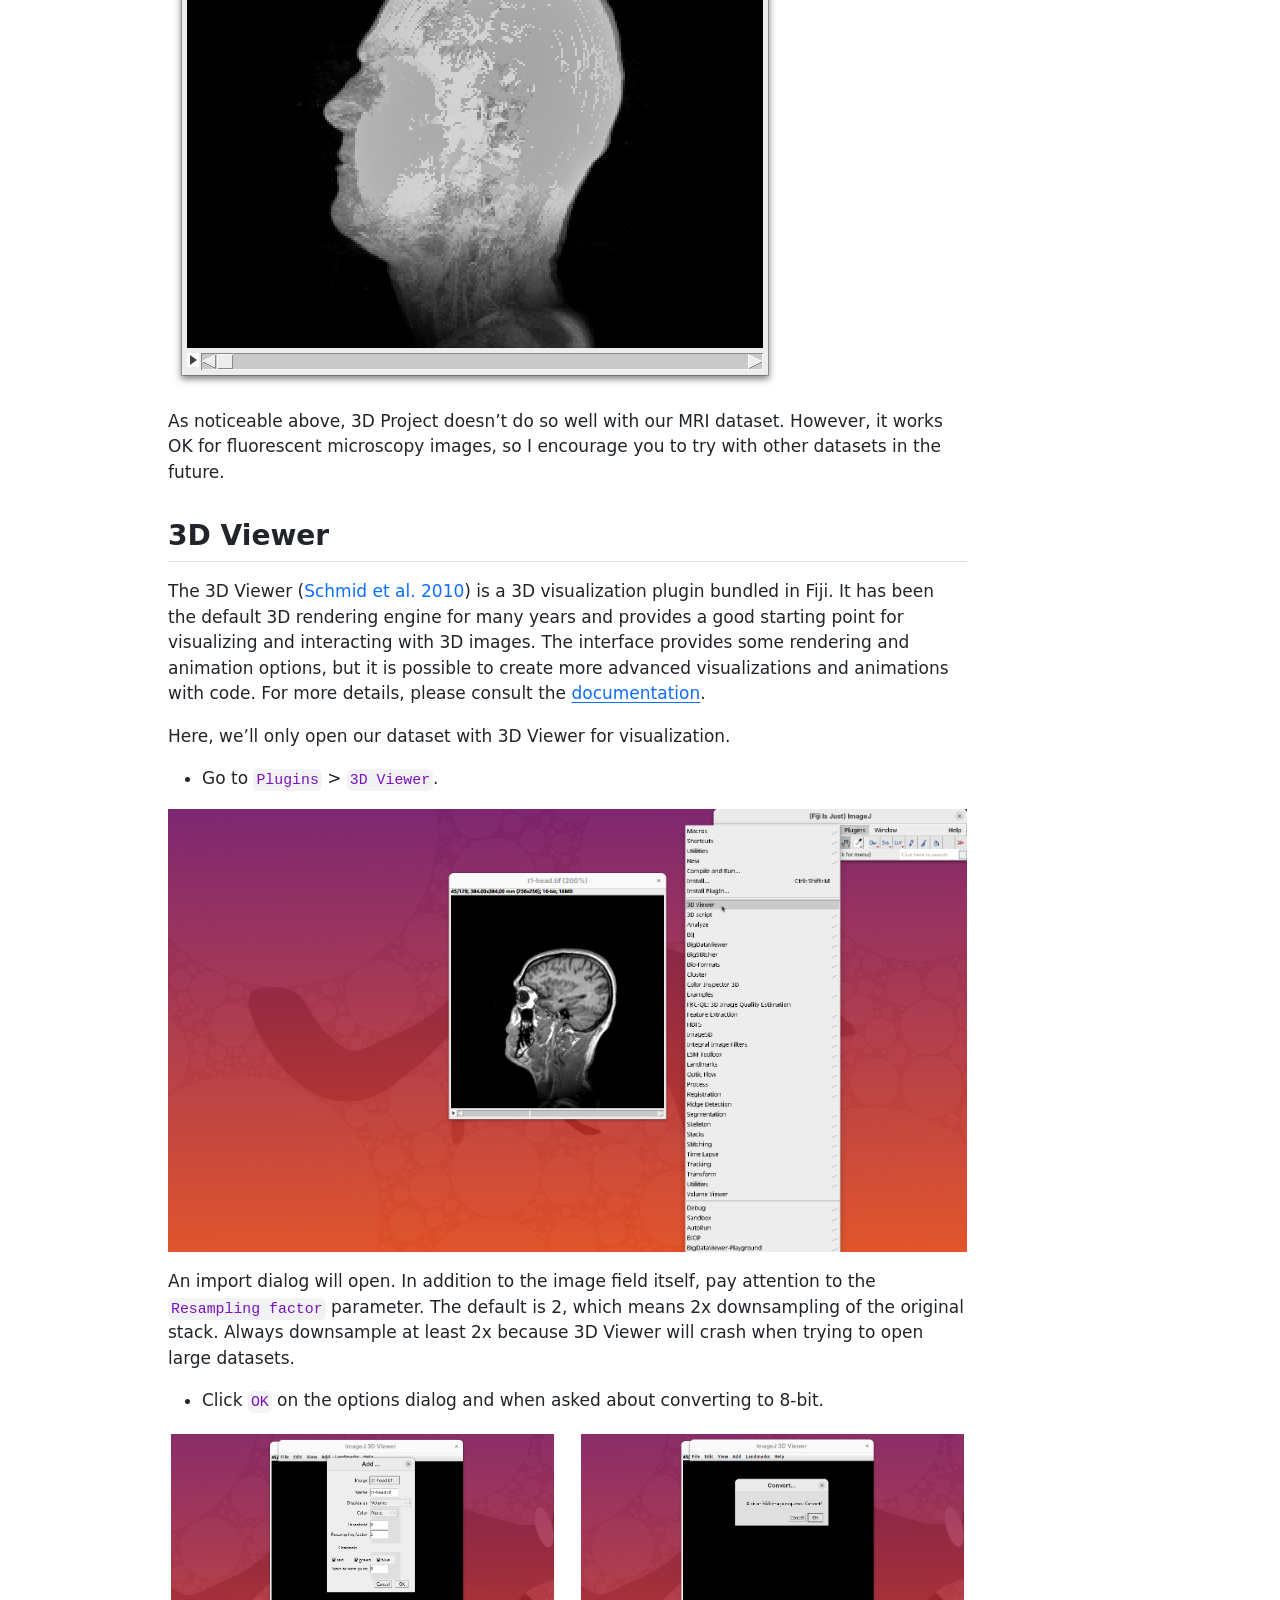
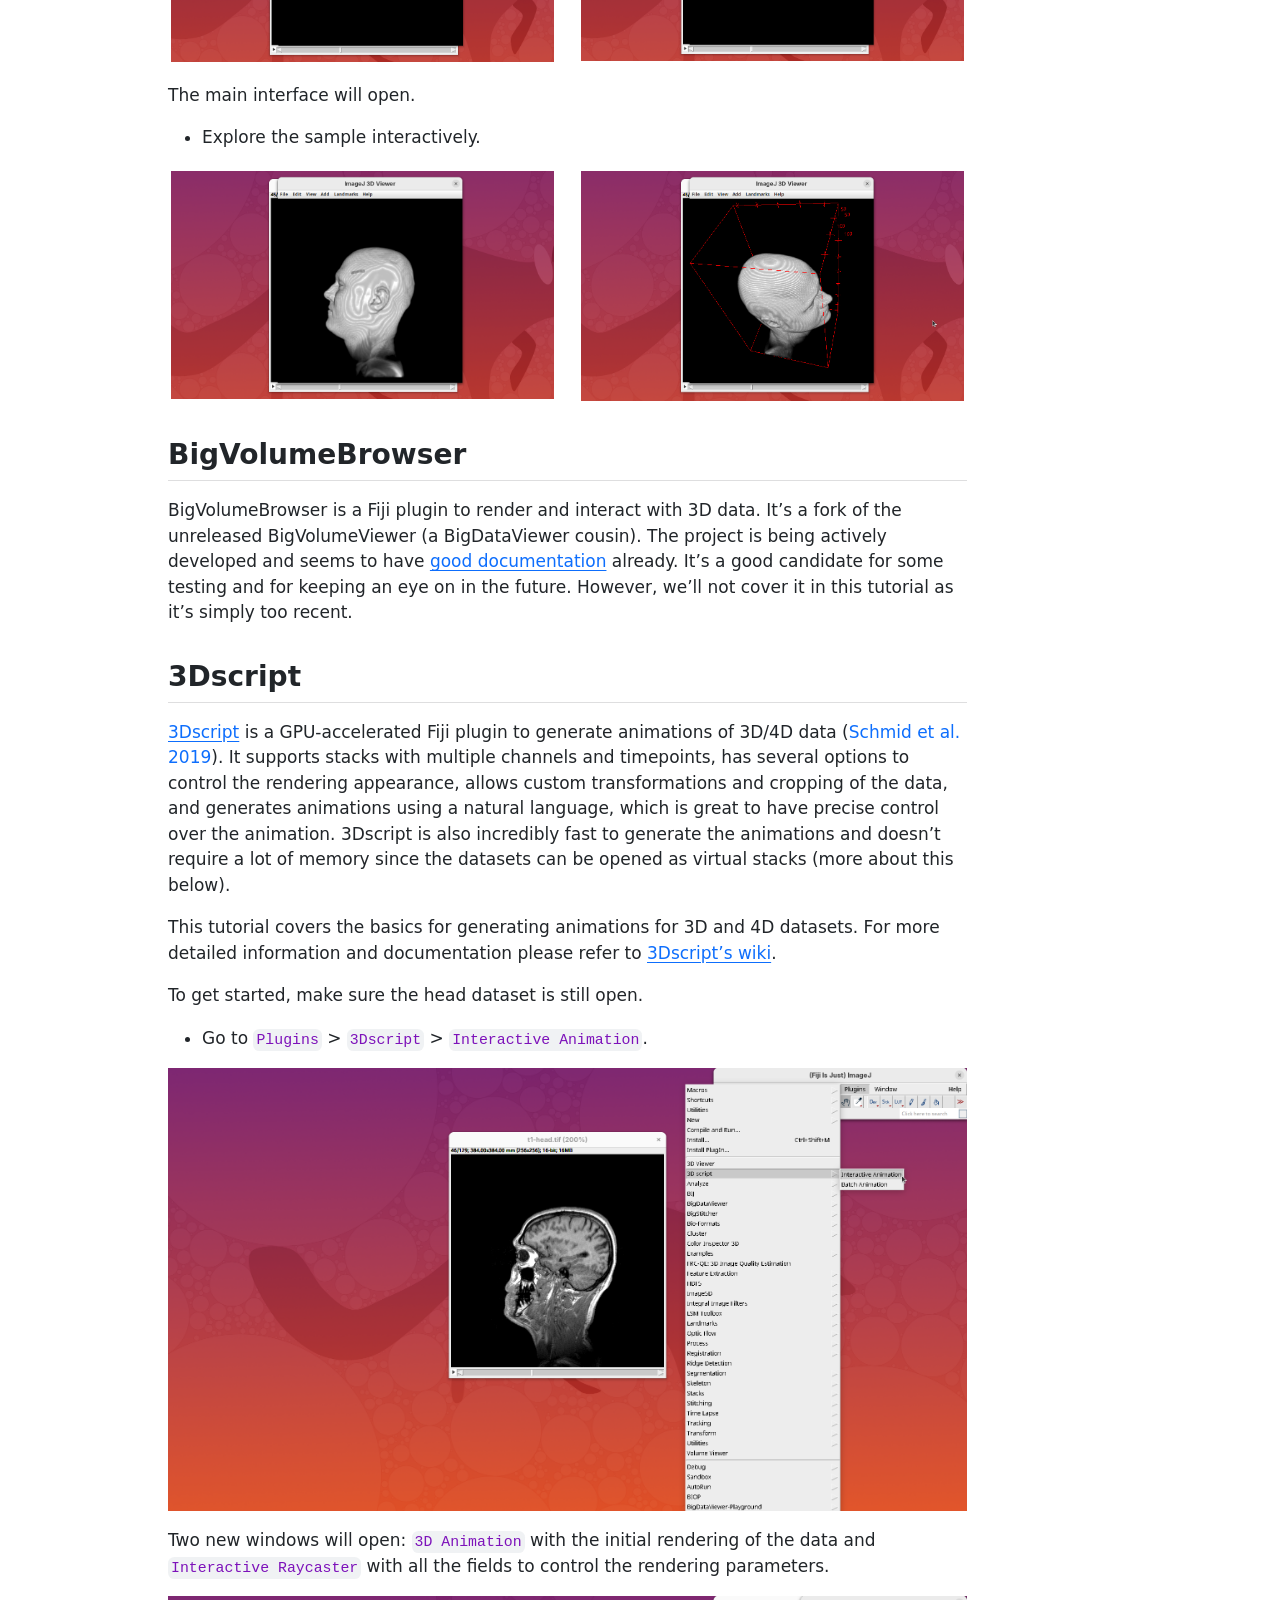
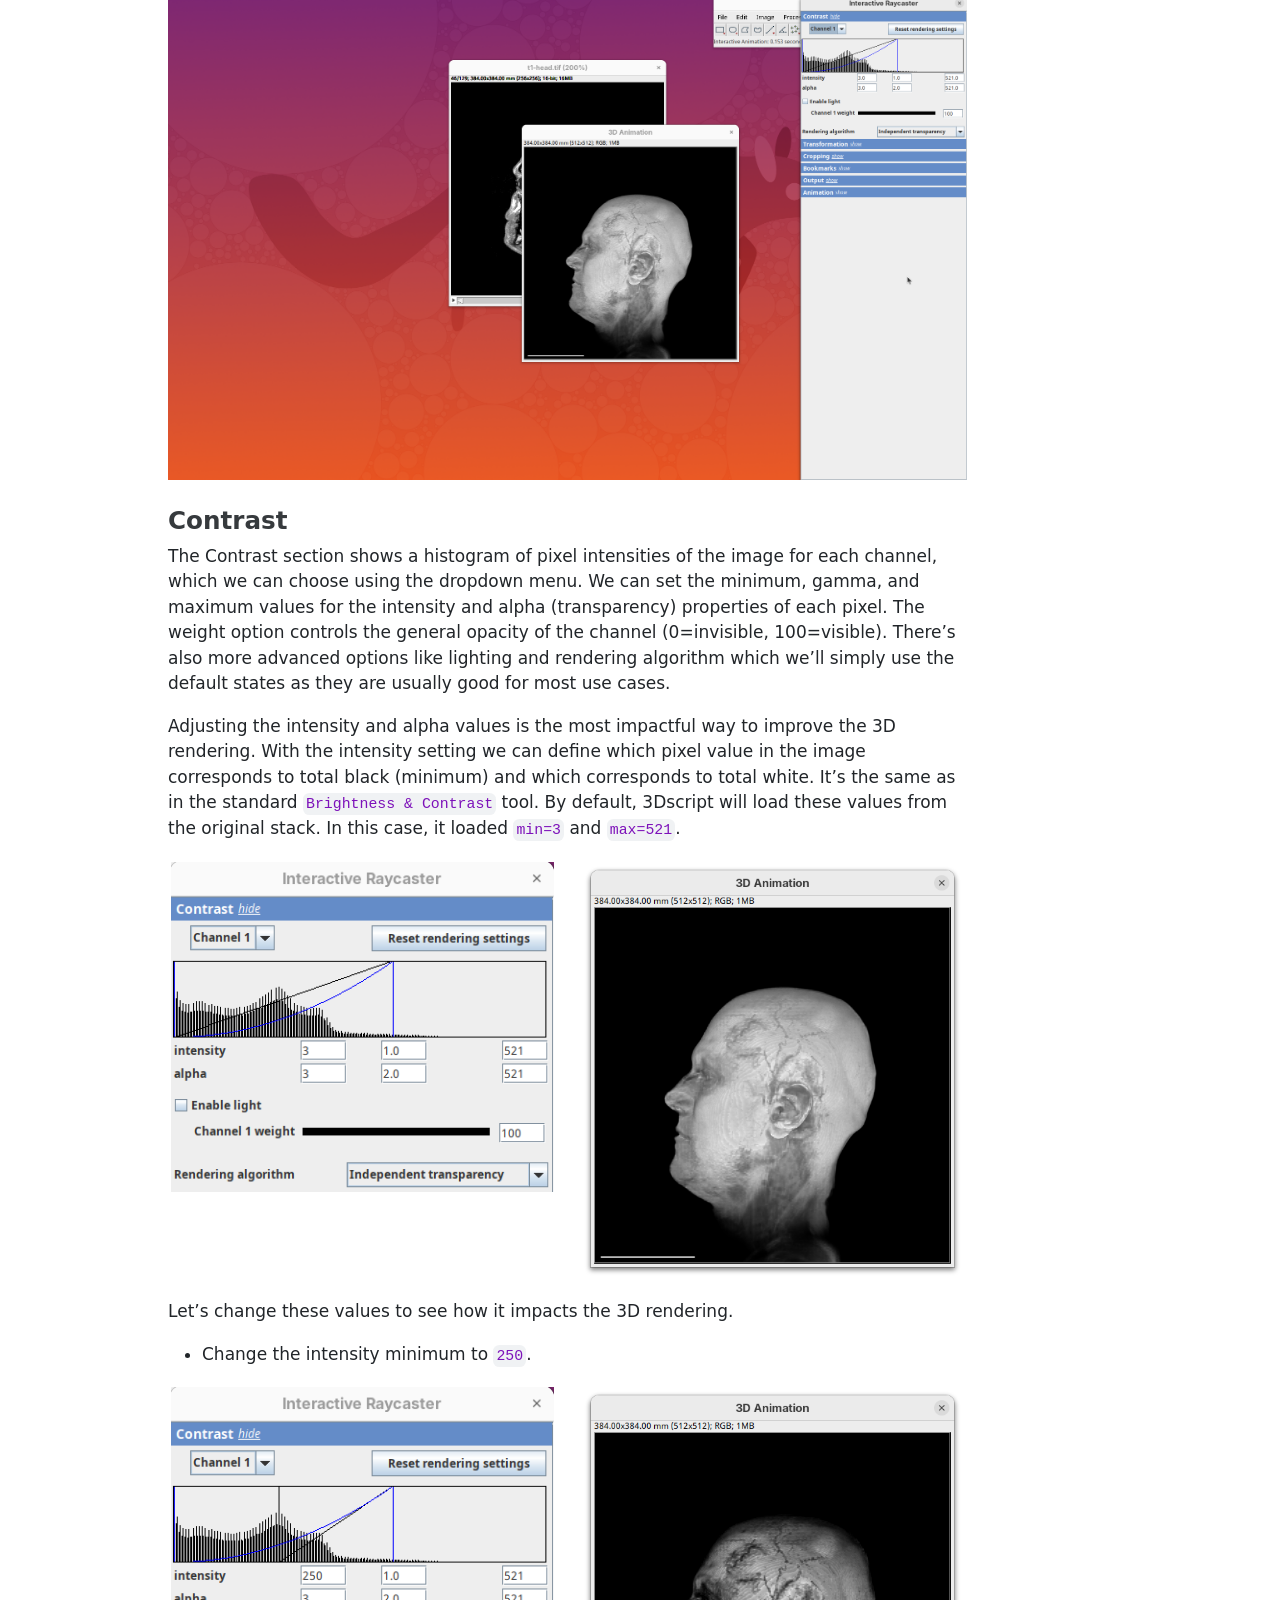
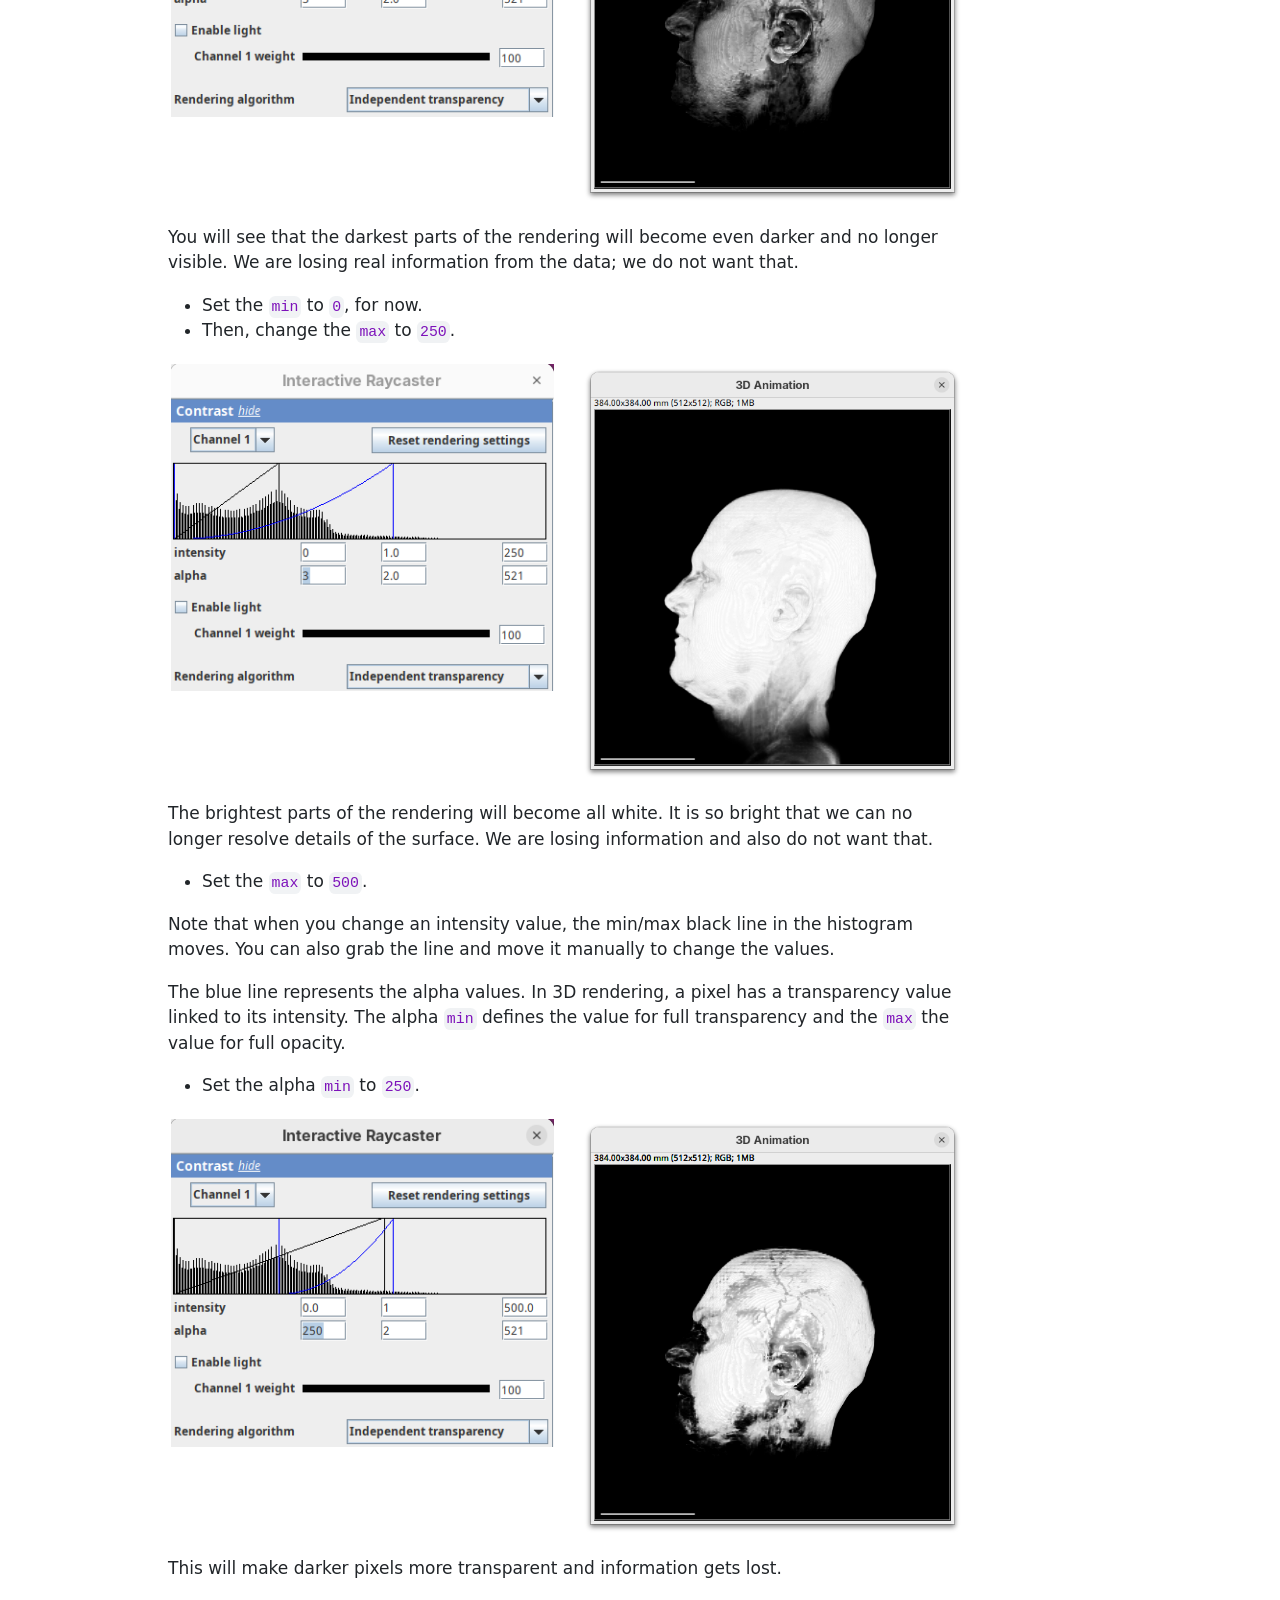
==== commit 8221f102: "Built site for gh-pages" ====
--- a/index.html
+++ b/index.html
@@ -7,7 +7,7 @@
 <meta name="viewport" content="width=device-width, initial-scale=1.0, user-scalable=yes">
 
 <meta name="author" content="Bruno C. Vellutini">
-<meta name="dcterms.date" content="2025-12-29">
+<meta name="dcterms.date" content="2026-01-05">
 
 <title>Visualization of 3D data in Fiji using built-in tools and 3Dscript</title>
 <style>
@@ -153,7 +153,7 @@
   </ul></li>
   </ul></li>
   <li><a href="#sec-citation" id="toc-sec-citation" class="nav-link" data-scroll-target="#sec-citation">Citation</a></li>
-  <li><a href="#license" id="toc-license" class="nav-link" data-scroll-target="#license">License</a></li>
+  <li><a href="#sec-license" id="toc-sec-license" class="nav-link" data-scroll-target="#sec-license">License</a></li>
   <li><a href="#sec-references" id="toc-sec-references" class="nav-link" data-scroll-target="#sec-references">References</a></li>
   </ul>
 </nav>
@@ -179,7 +179,7 @@
     <div>
     <div class="quarto-title-meta-heading">Published</div>
     <div class="quarto-title-meta-contents">
-      <p class="date">December 29, 2025</p>
+      <p class="date">January 5, 2026</p>
     </div>
   </div>
   
@@ -1154,10 +1154,10 @@
 </section>
 <section id="sec-citation" class="level2">
 <h2 class="anchored" data-anchor-id="sec-citation">Citation</h2>
-<p>Vellutini, B. C. (2025). Visualization of 3D data in Fiji using built-in tools and 3Dscript. Zenodo. <a href="https://doi.org/10.5281/zenodo.18070016" class="uri">https://doi.org/10.5281/zenodo.18070016</a></p>
-</section>
-<section id="license" class="level2">
-<h2 class="anchored" data-anchor-id="license">License</h2>
+<p>Vellutini, B. C. (2026). Visualization of 3D data in Fiji using built-in tools and 3Dscript. Zenodo. <a href="https://doi.org/10.5281/zenodo.18070016" class="uri">https://doi.org/10.5281/zenodo.18070016</a></p>
+</section>
+<section id="sec-license" class="level2">
+<h2 class="anchored" data-anchor-id="sec-license">License</h2>
 <p>This tutorial is available under a <a href="http://creativecommons.org/licenses/by/4.0/">Creative Commons Attribution 4.0 International License</a>.</p>
 </section>
 <section id="sec-references" class="level2">
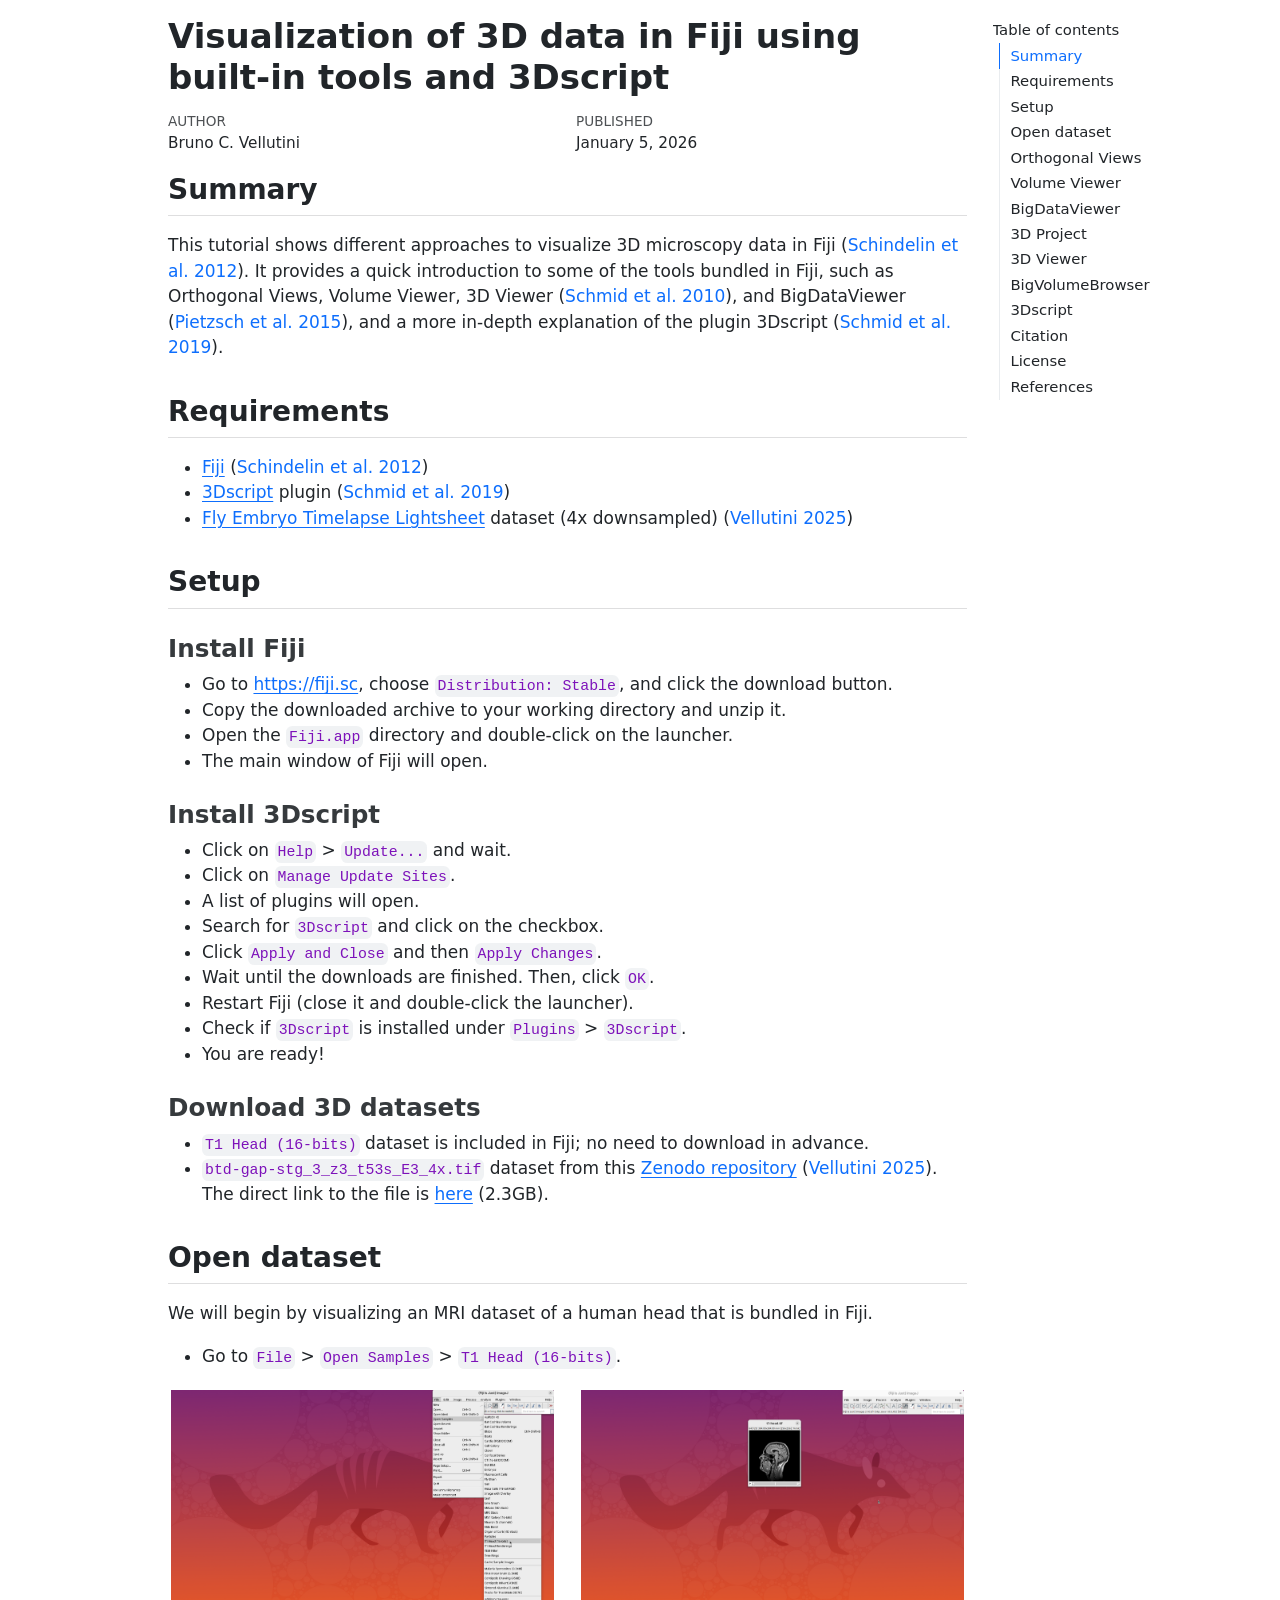
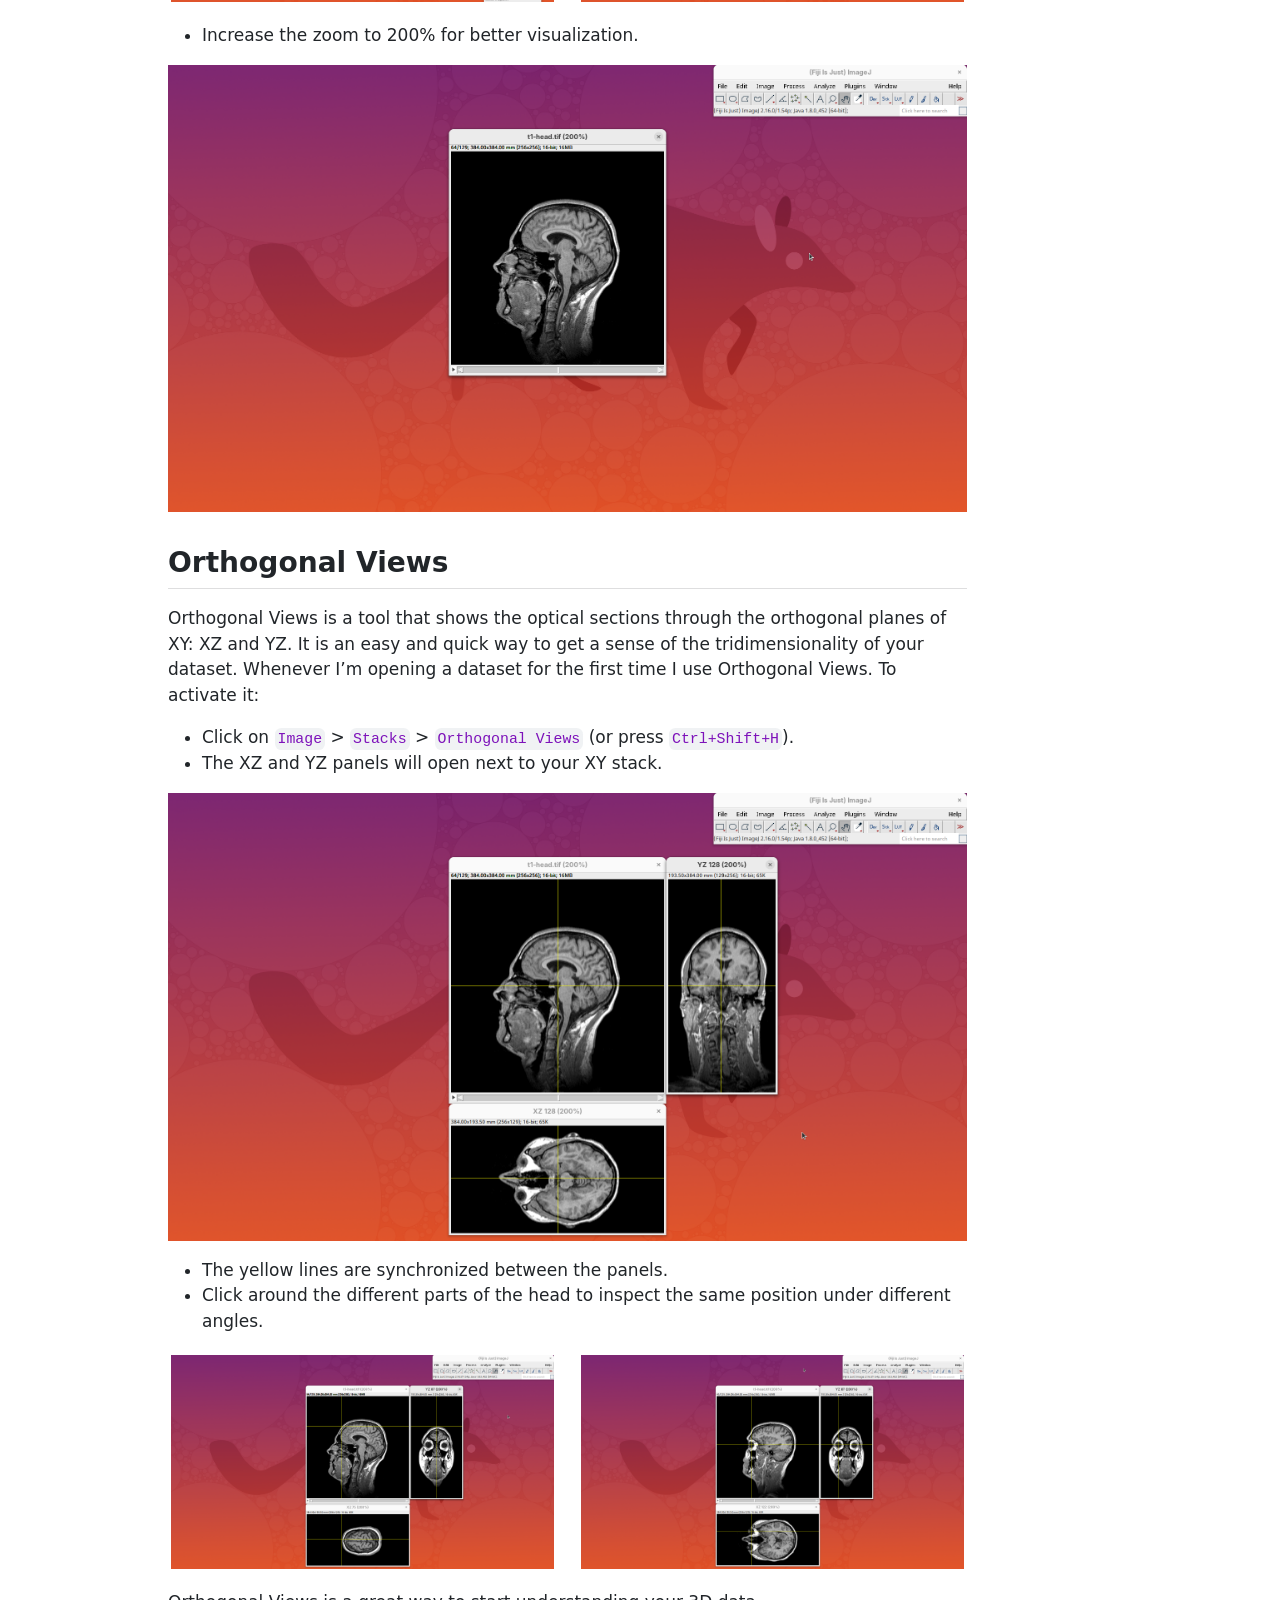
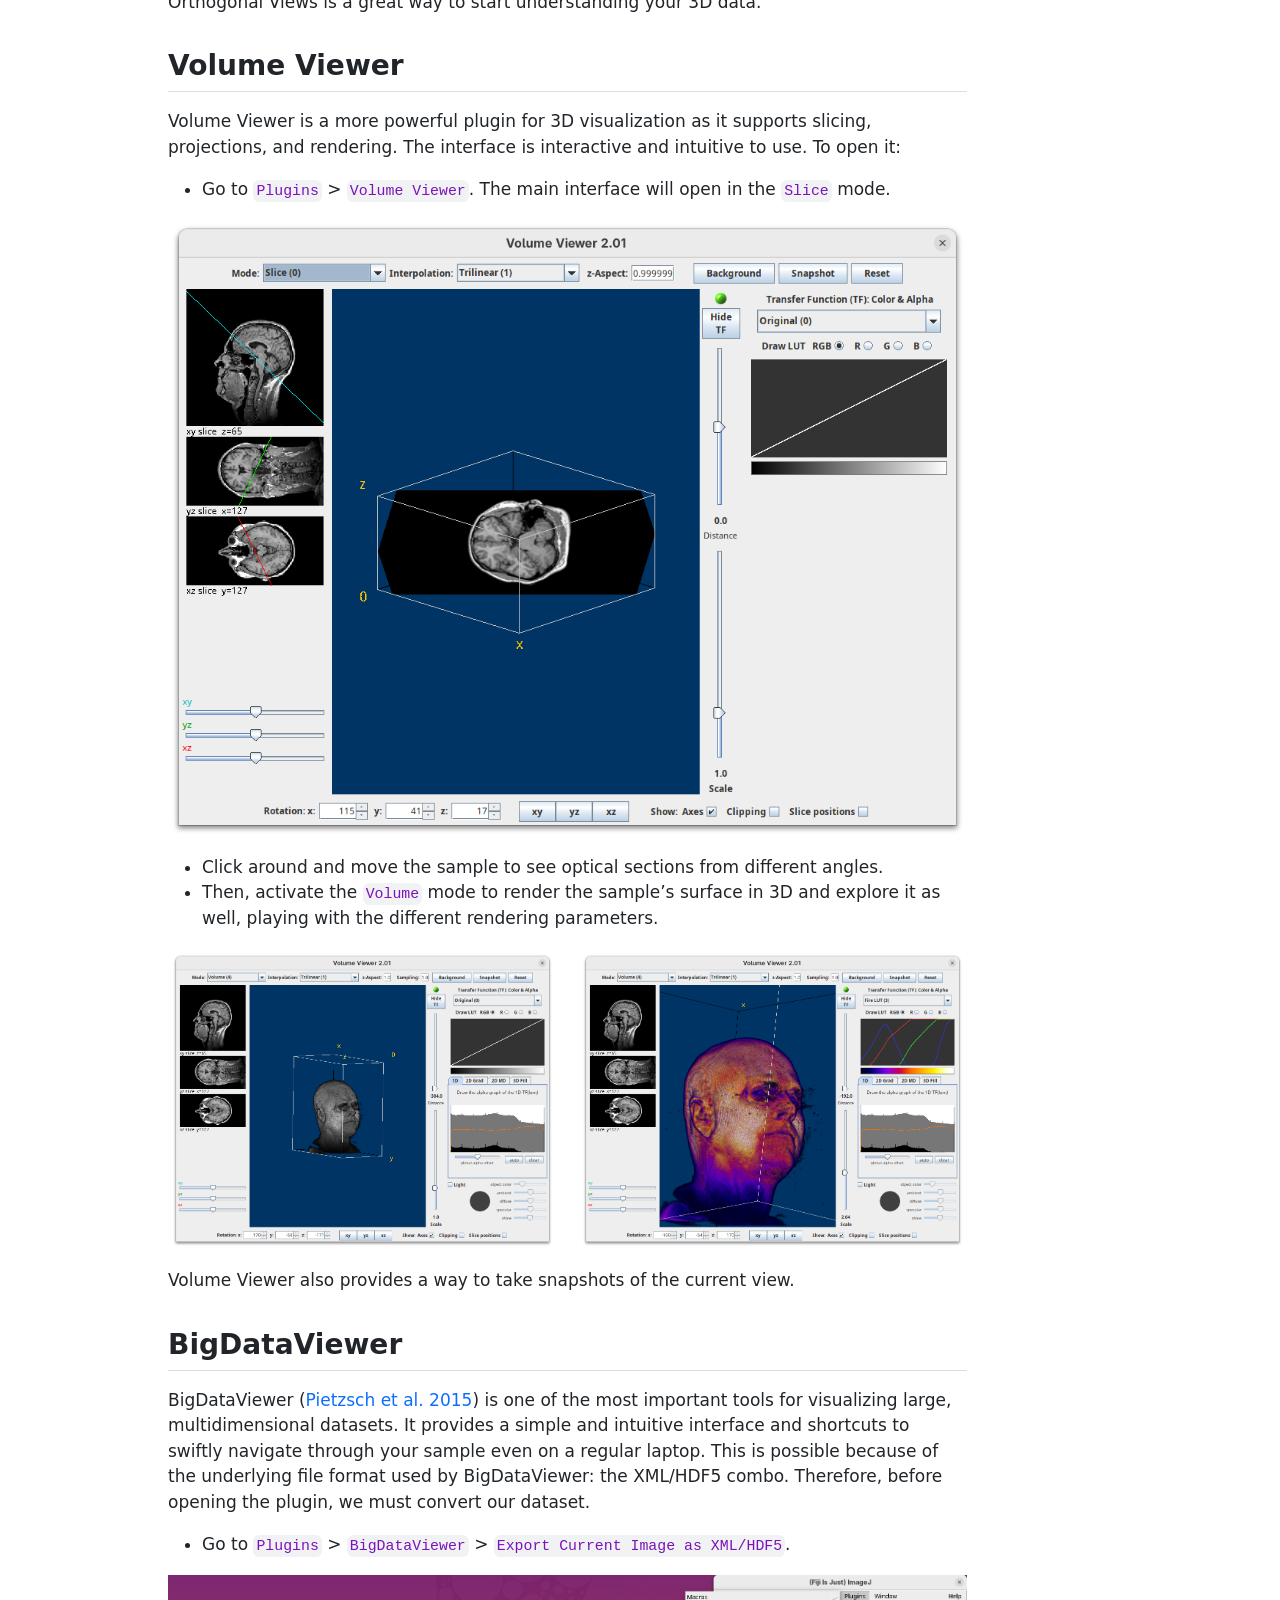
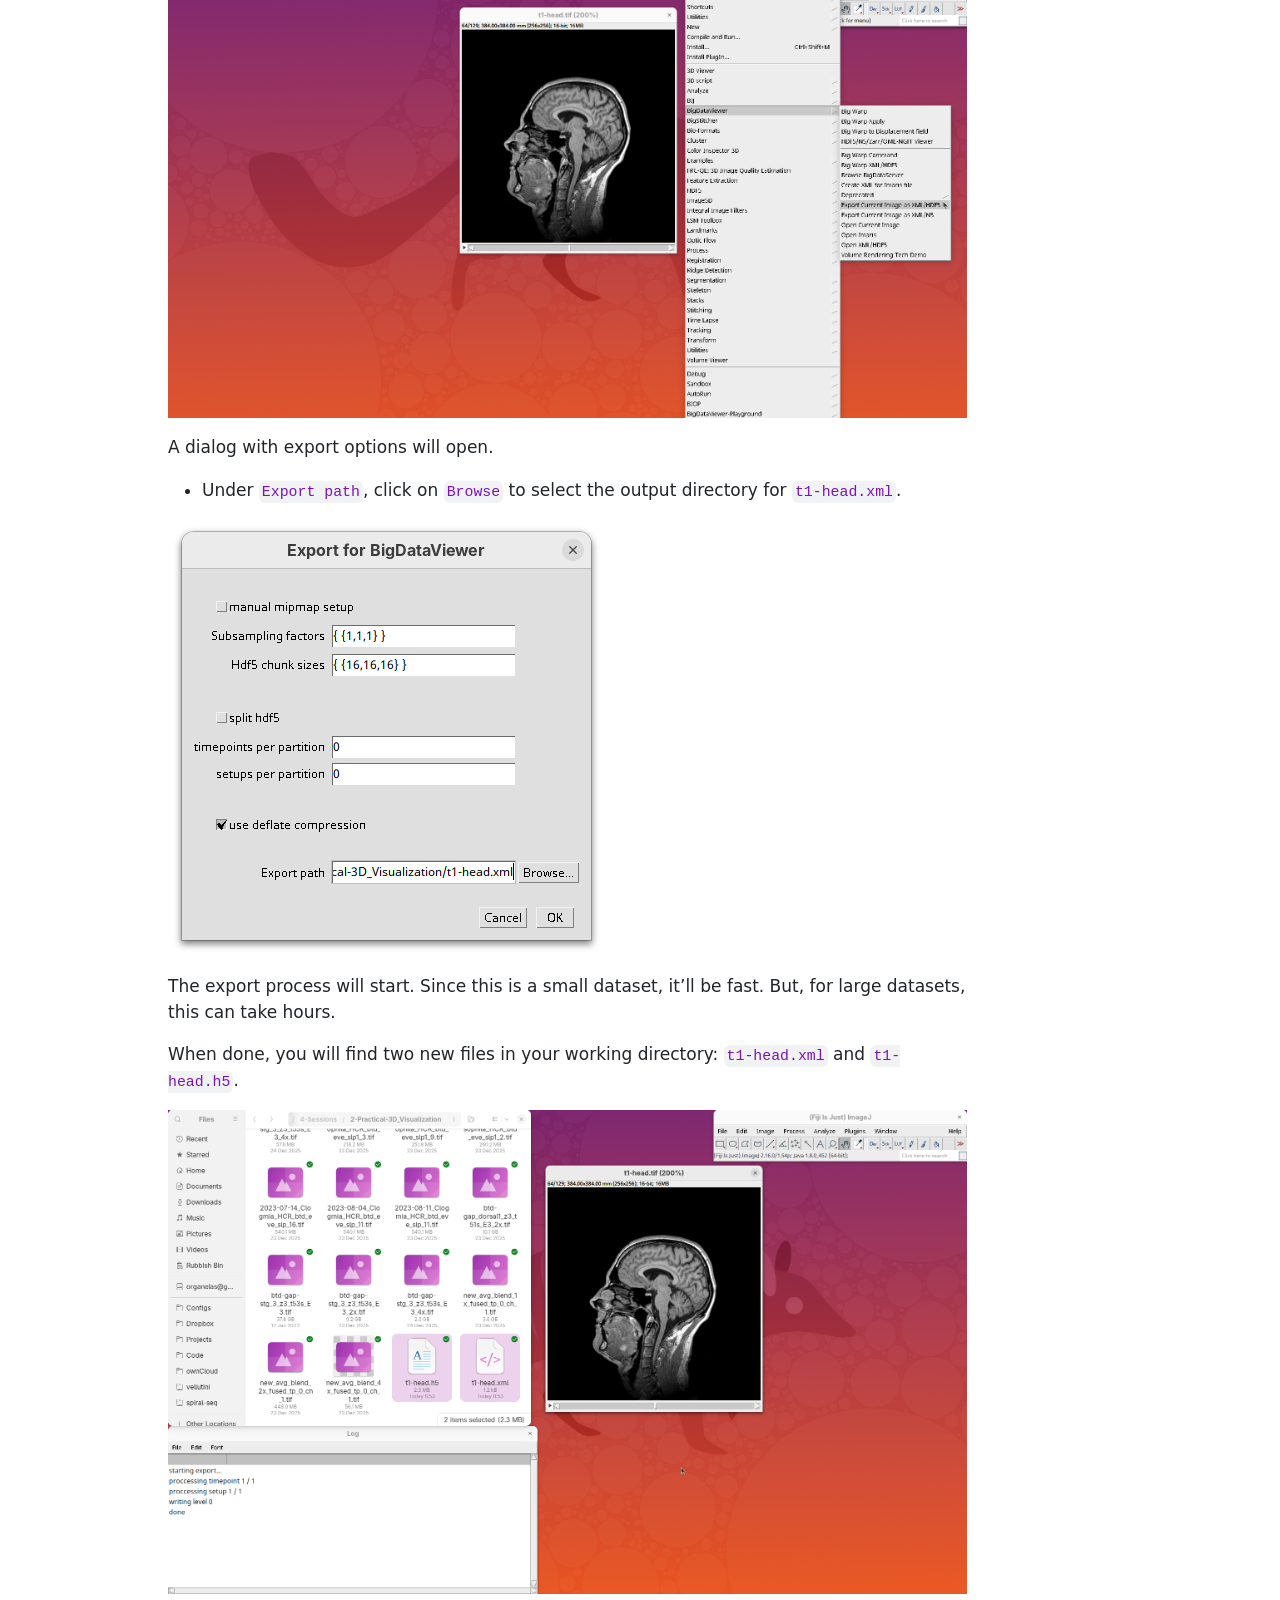
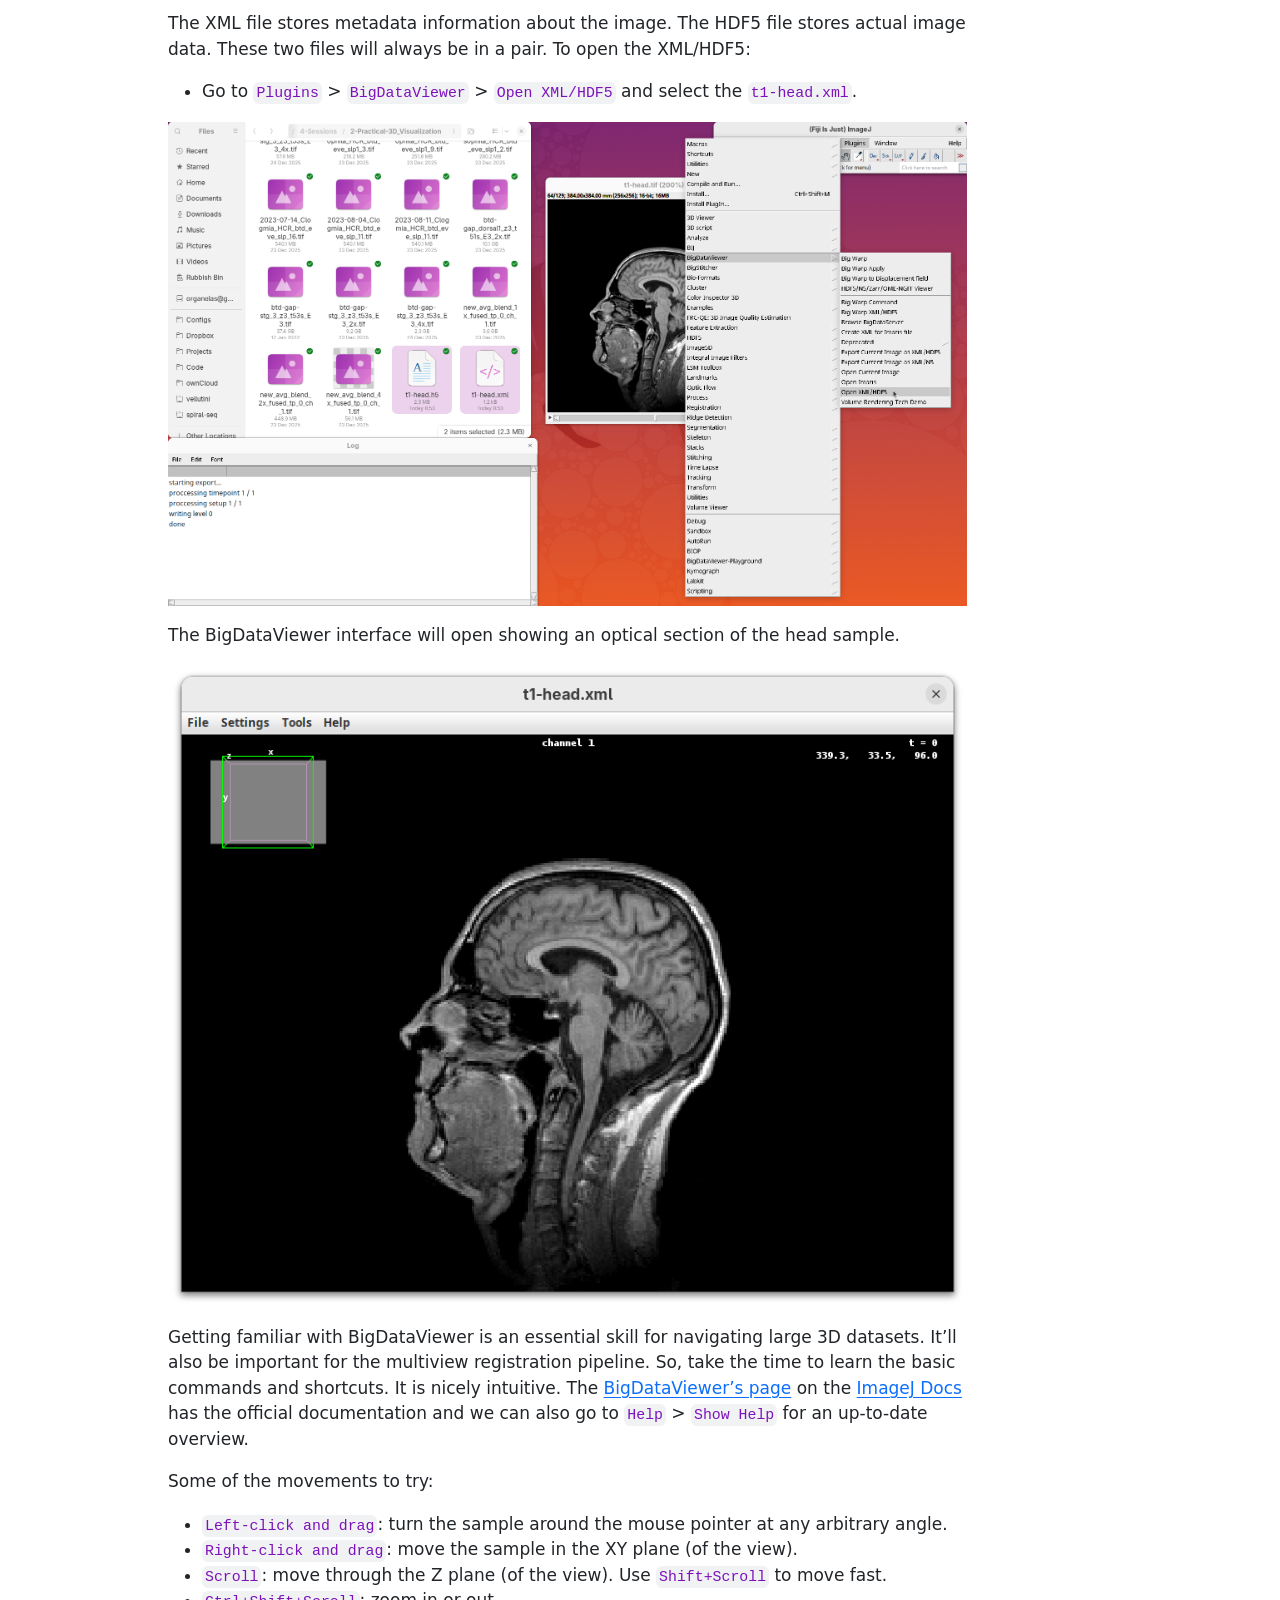
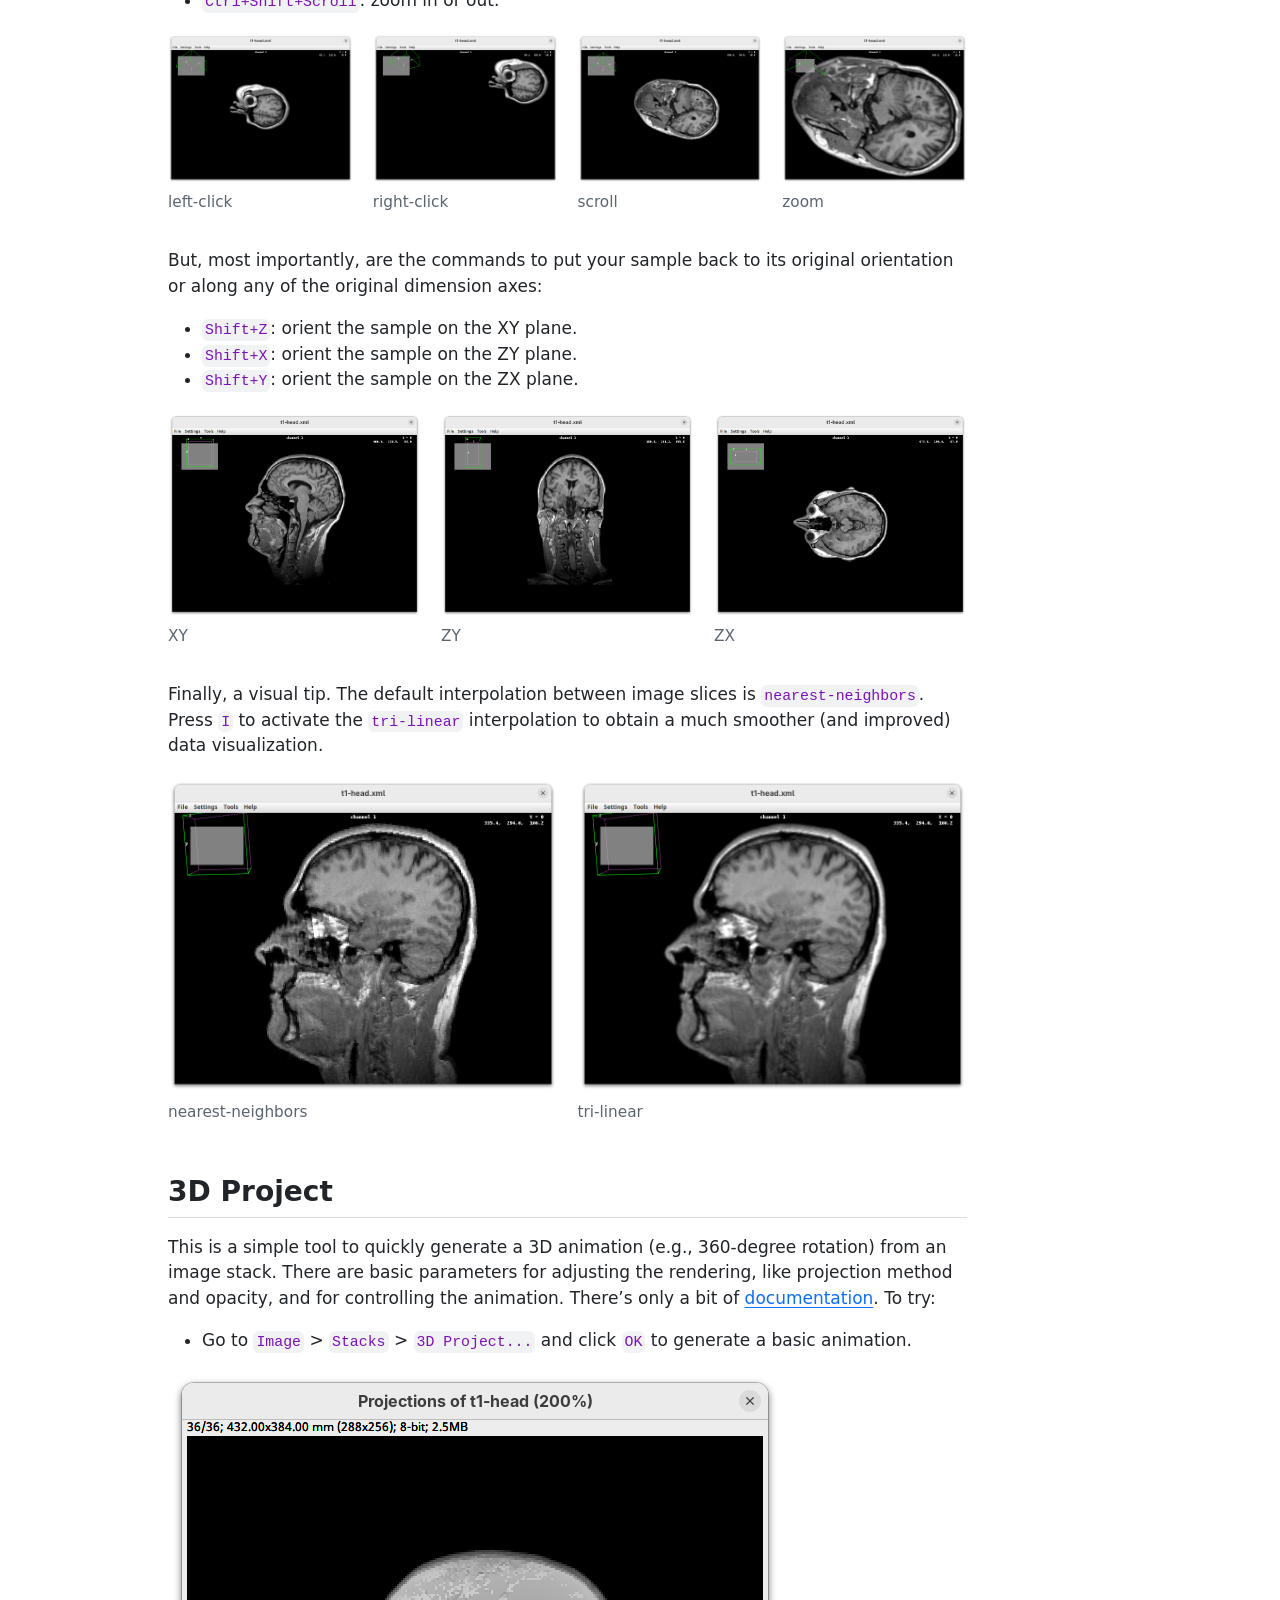
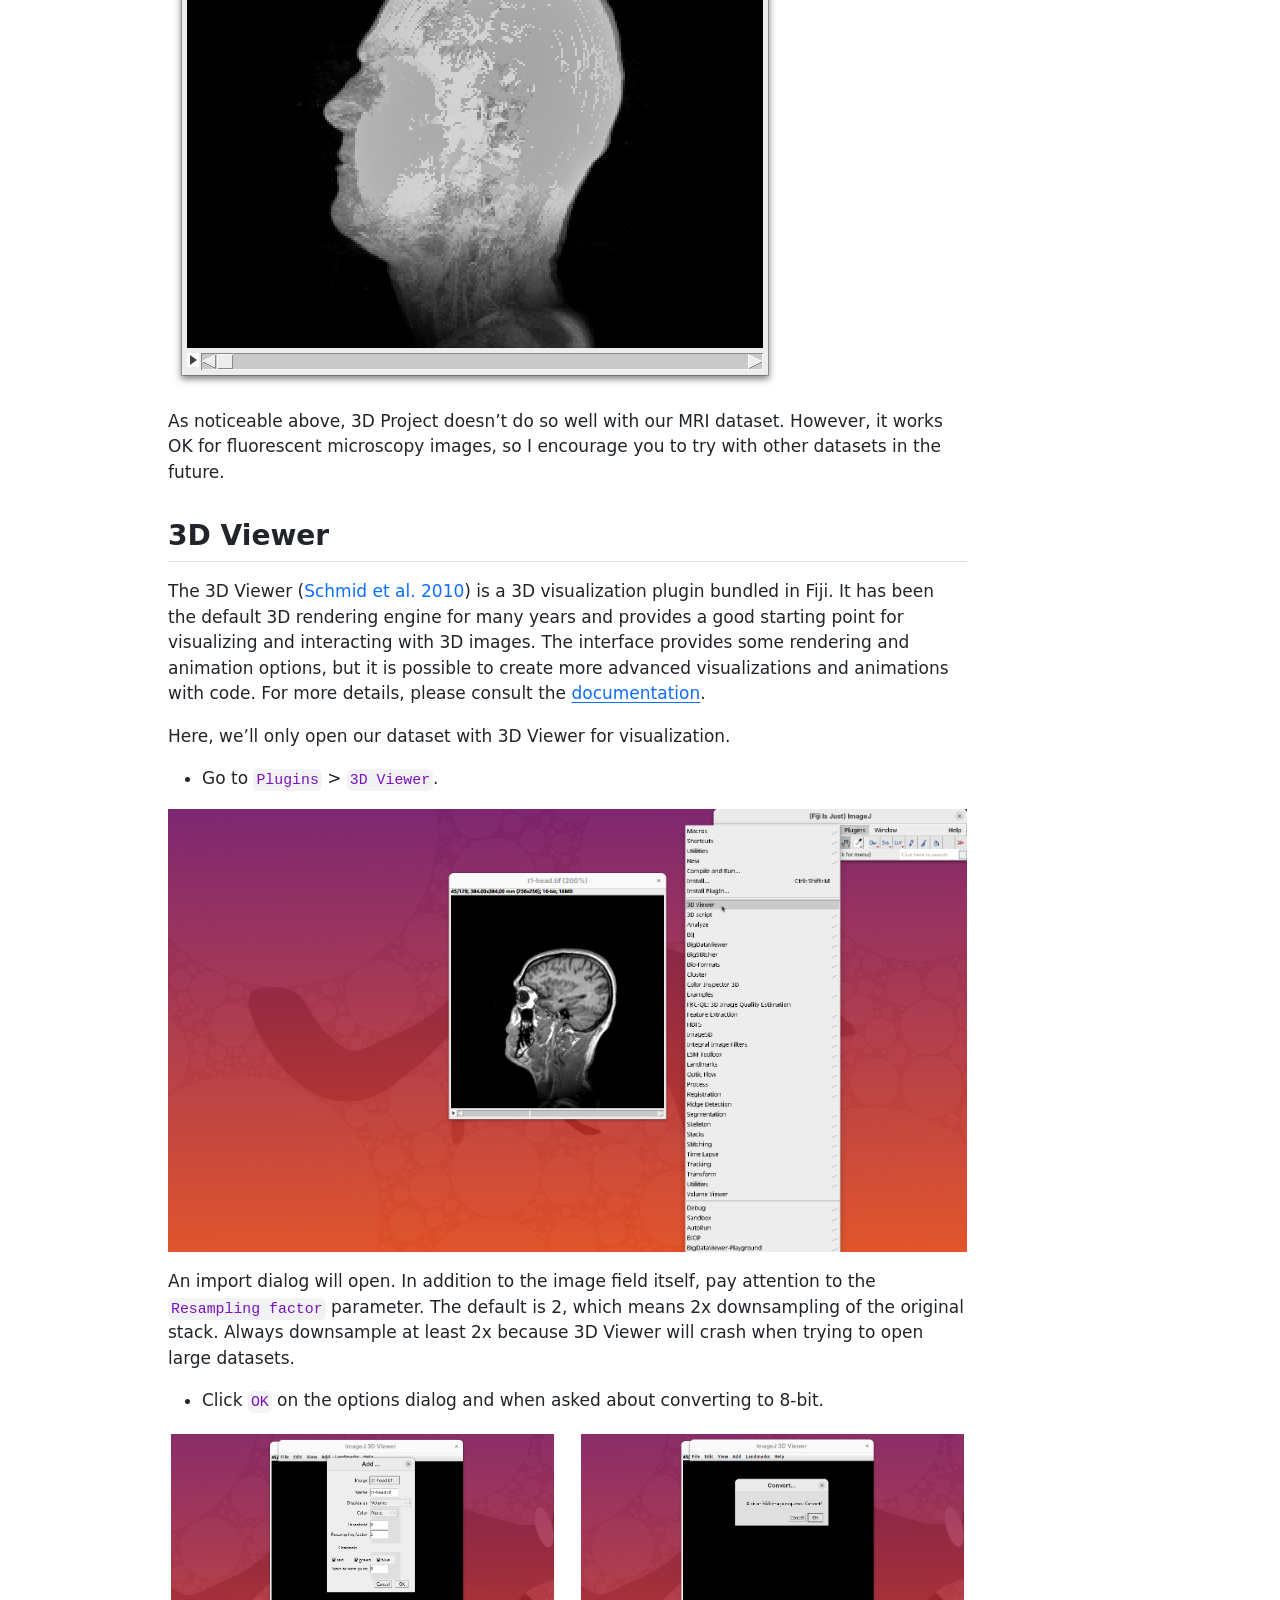
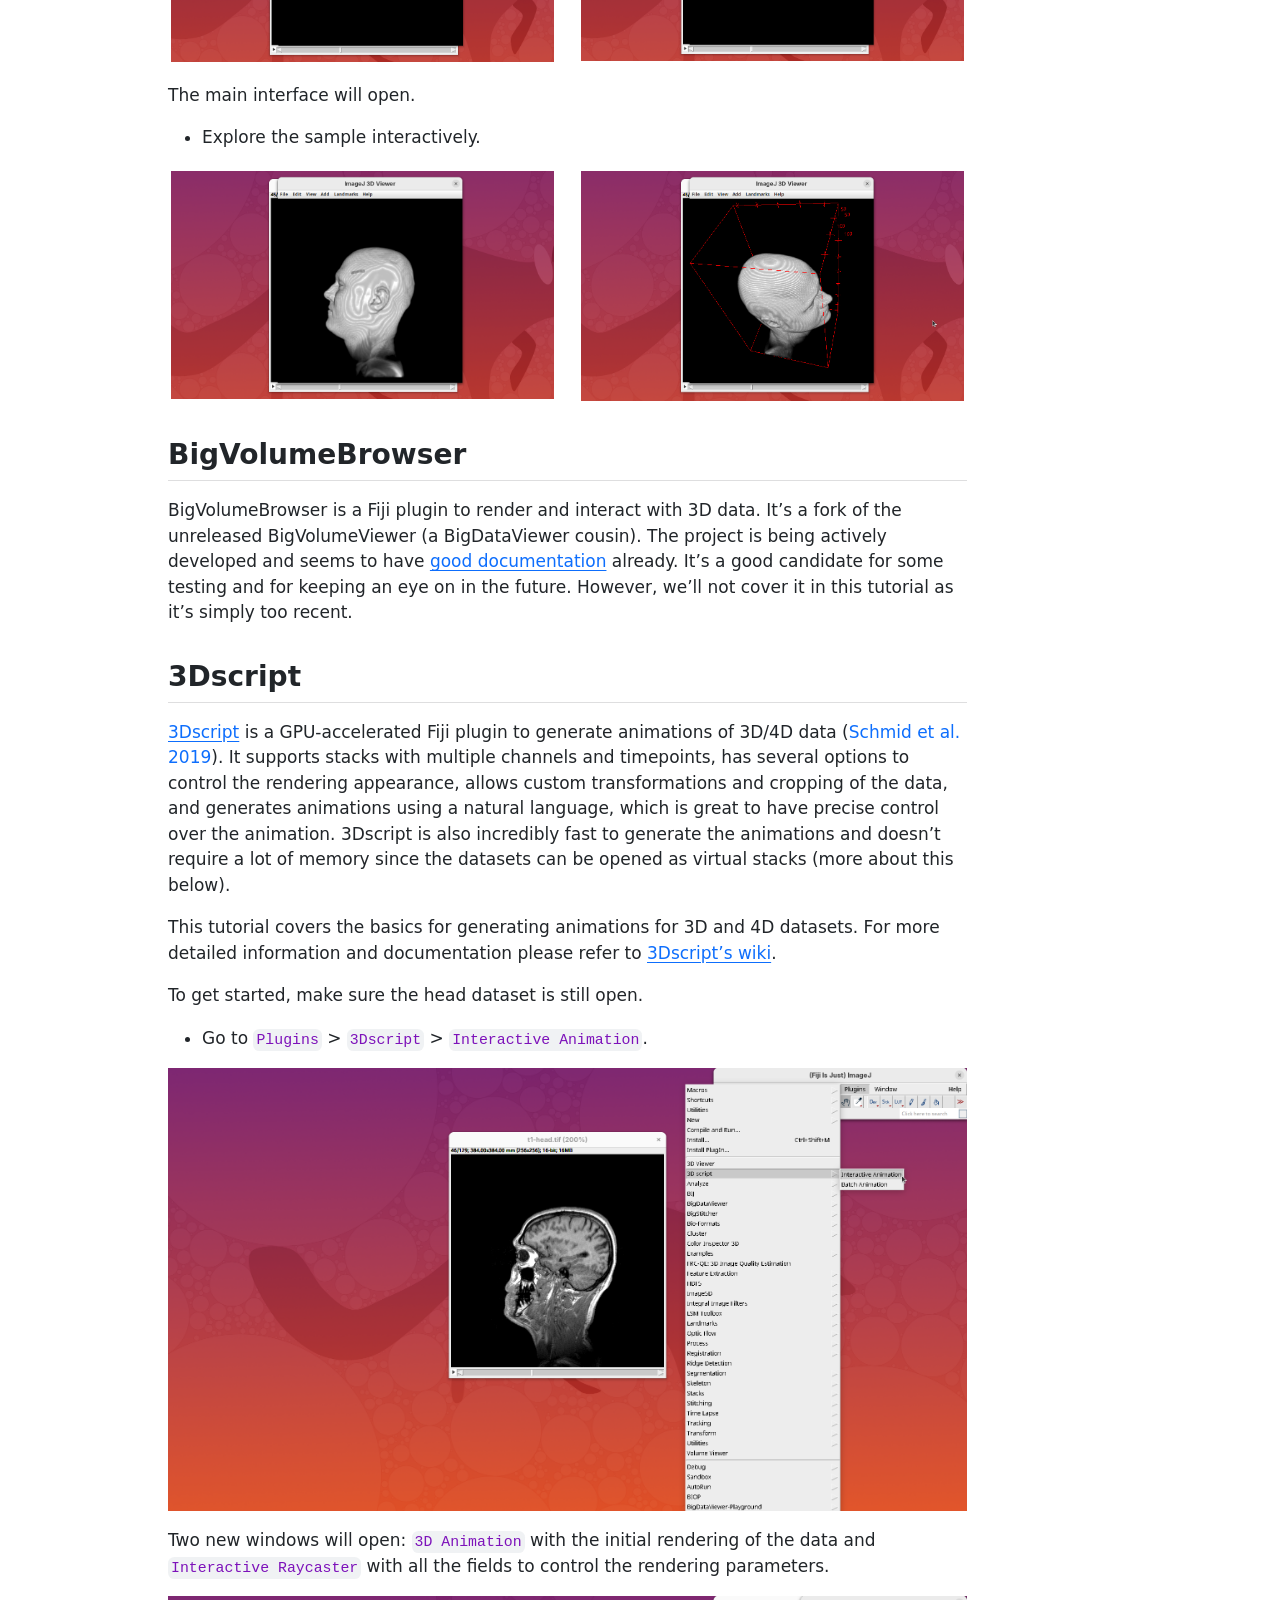
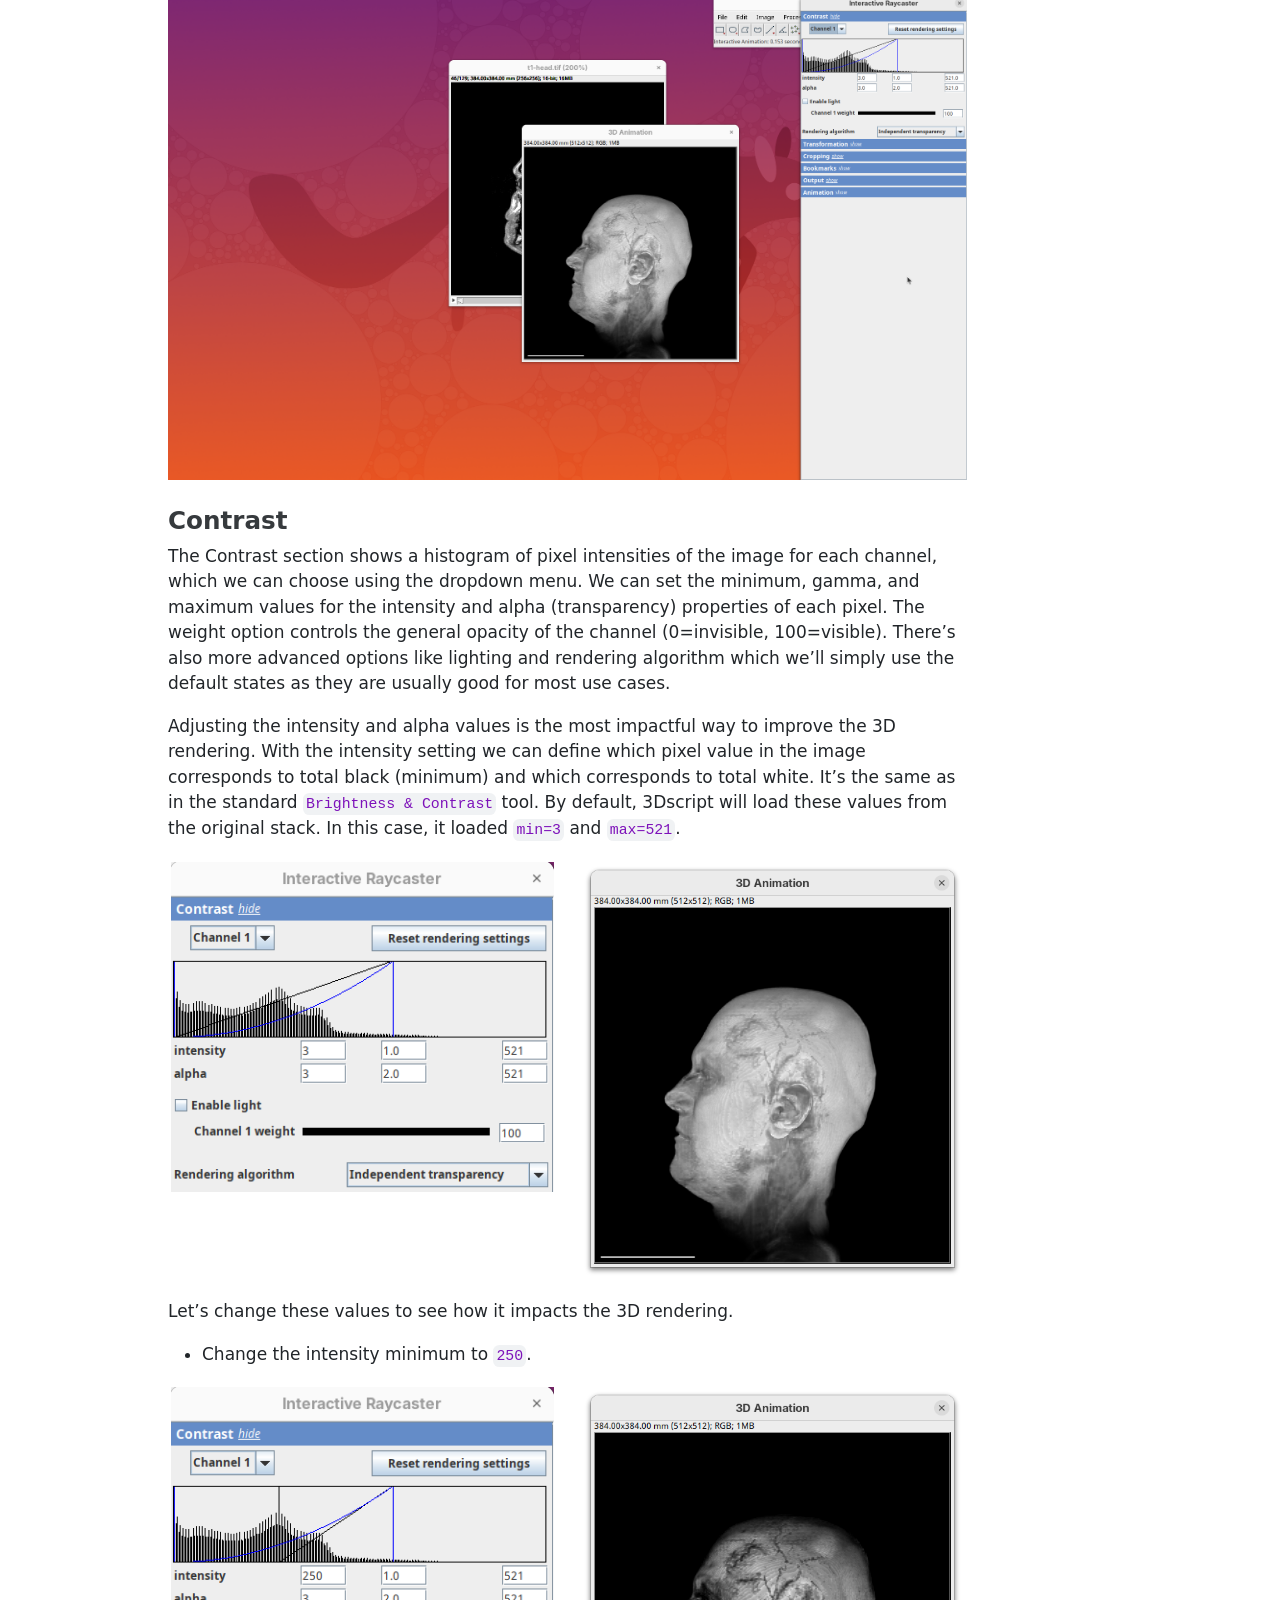
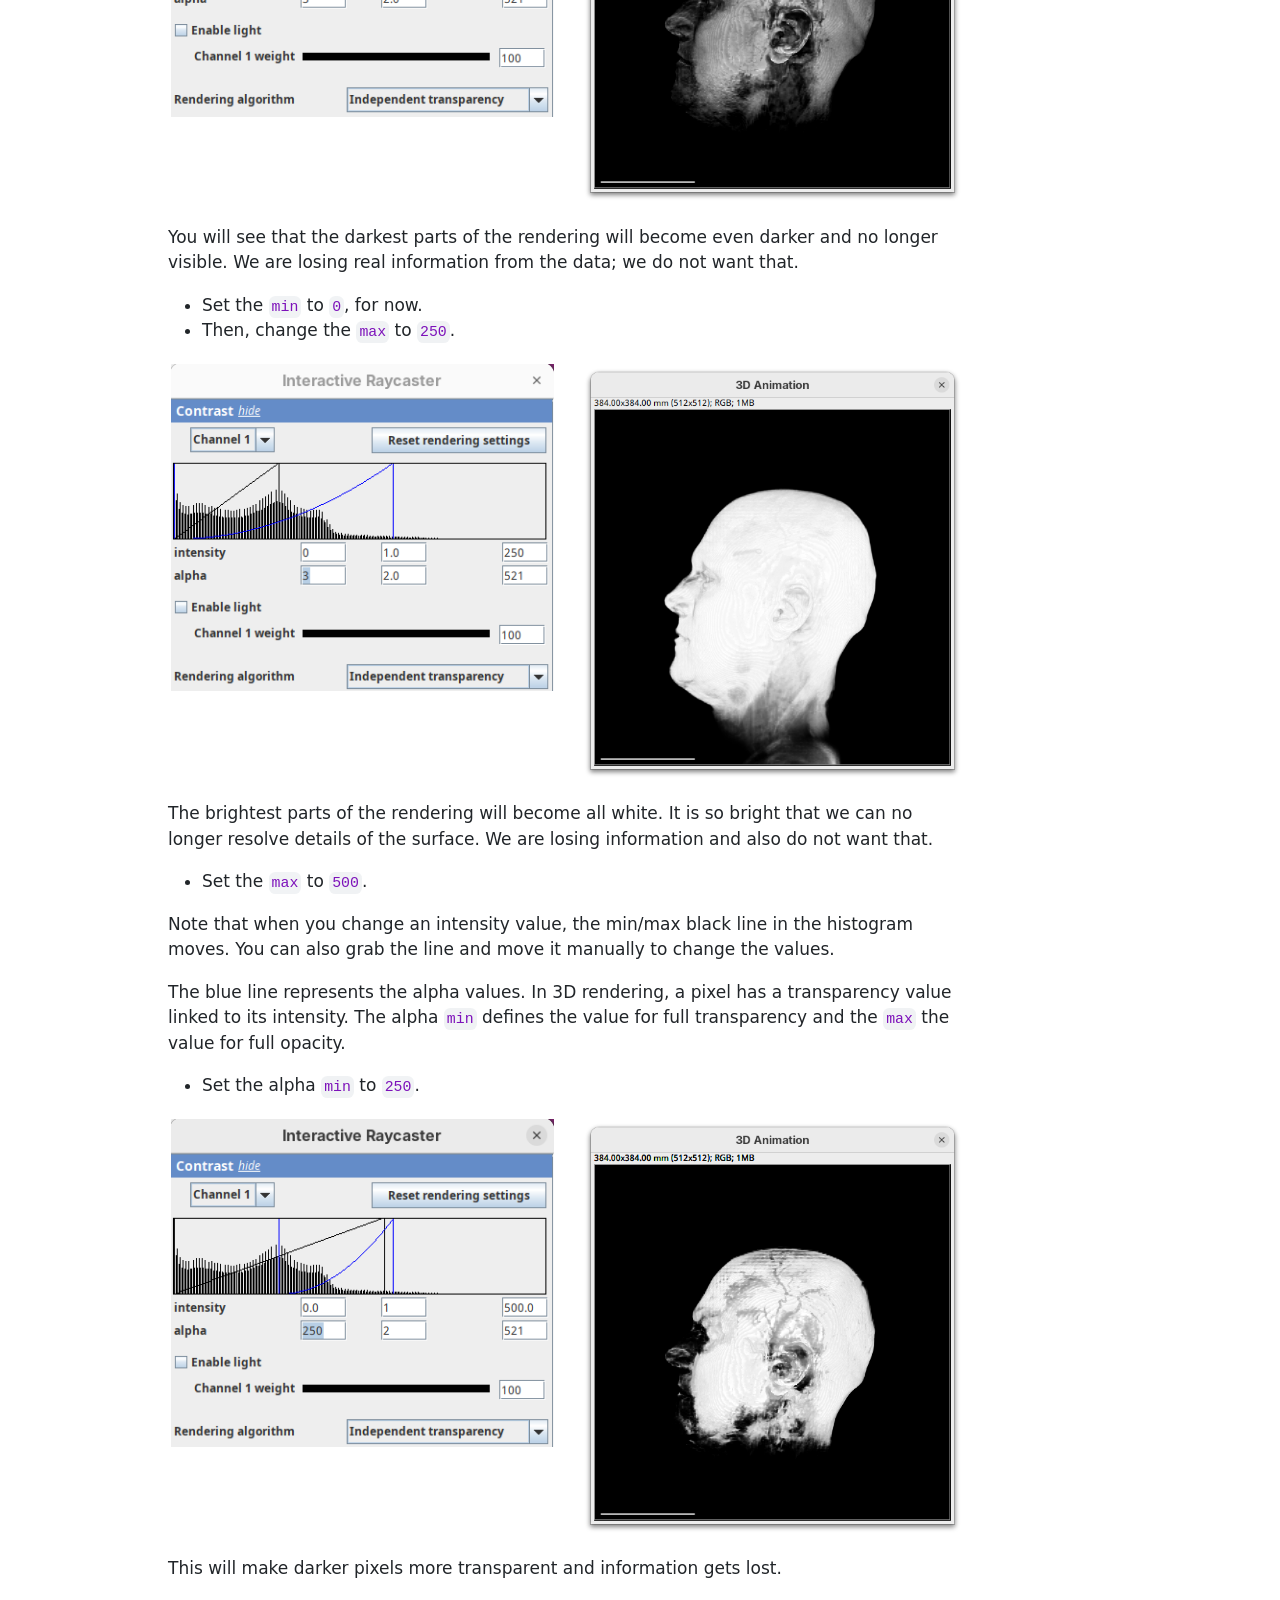
==== commit 55b78e70: "Built site for gh-pages" ====
--- a/index.html
+++ b/index.html
@@ -200,7 +200,7 @@
 <ul>
 <li><a href="https://fiji.sc">Fiji</a> <span class="citation" data-cites="Schindelin2012-di">(<a href="#ref-Schindelin2012-di" role="doc-biblioref">Schindelin et al. 2012</a>)</span></li>
 <li><a href="https://bene51.github.io/3Dscript/">3Dscript</a> plugin <span class="citation" data-cites="Schmid2019-bm">(<a href="#ref-Schmid2019-bm" role="doc-biblioref">Schmid et al. 2019</a>)</span></li>
-<li><a href="https://doi.org/10.5281/zenodo.18065738">Fly Embryo Timelapse</a> dataset (4x downsampled) <span class="citation" data-cites="Vellutini2025-le">(<a href="#ref-Vellutini2025-le" role="doc-biblioref">Vellutini 2025</a>)</span></li>
+<li><a href="https://doi.org/10.5281/zenodo.18065738">Fly Embryo Timelapse Lightsheet</a> dataset (4x downsampled) <span class="citation" data-cites="Vellutini2025-le">(<a href="#ref-Vellutini2025-le" role="doc-biblioref">Vellutini 2025</a>)</span></li>
 </ul>
 </section>
 <section id="sec-setup" class="level2">
